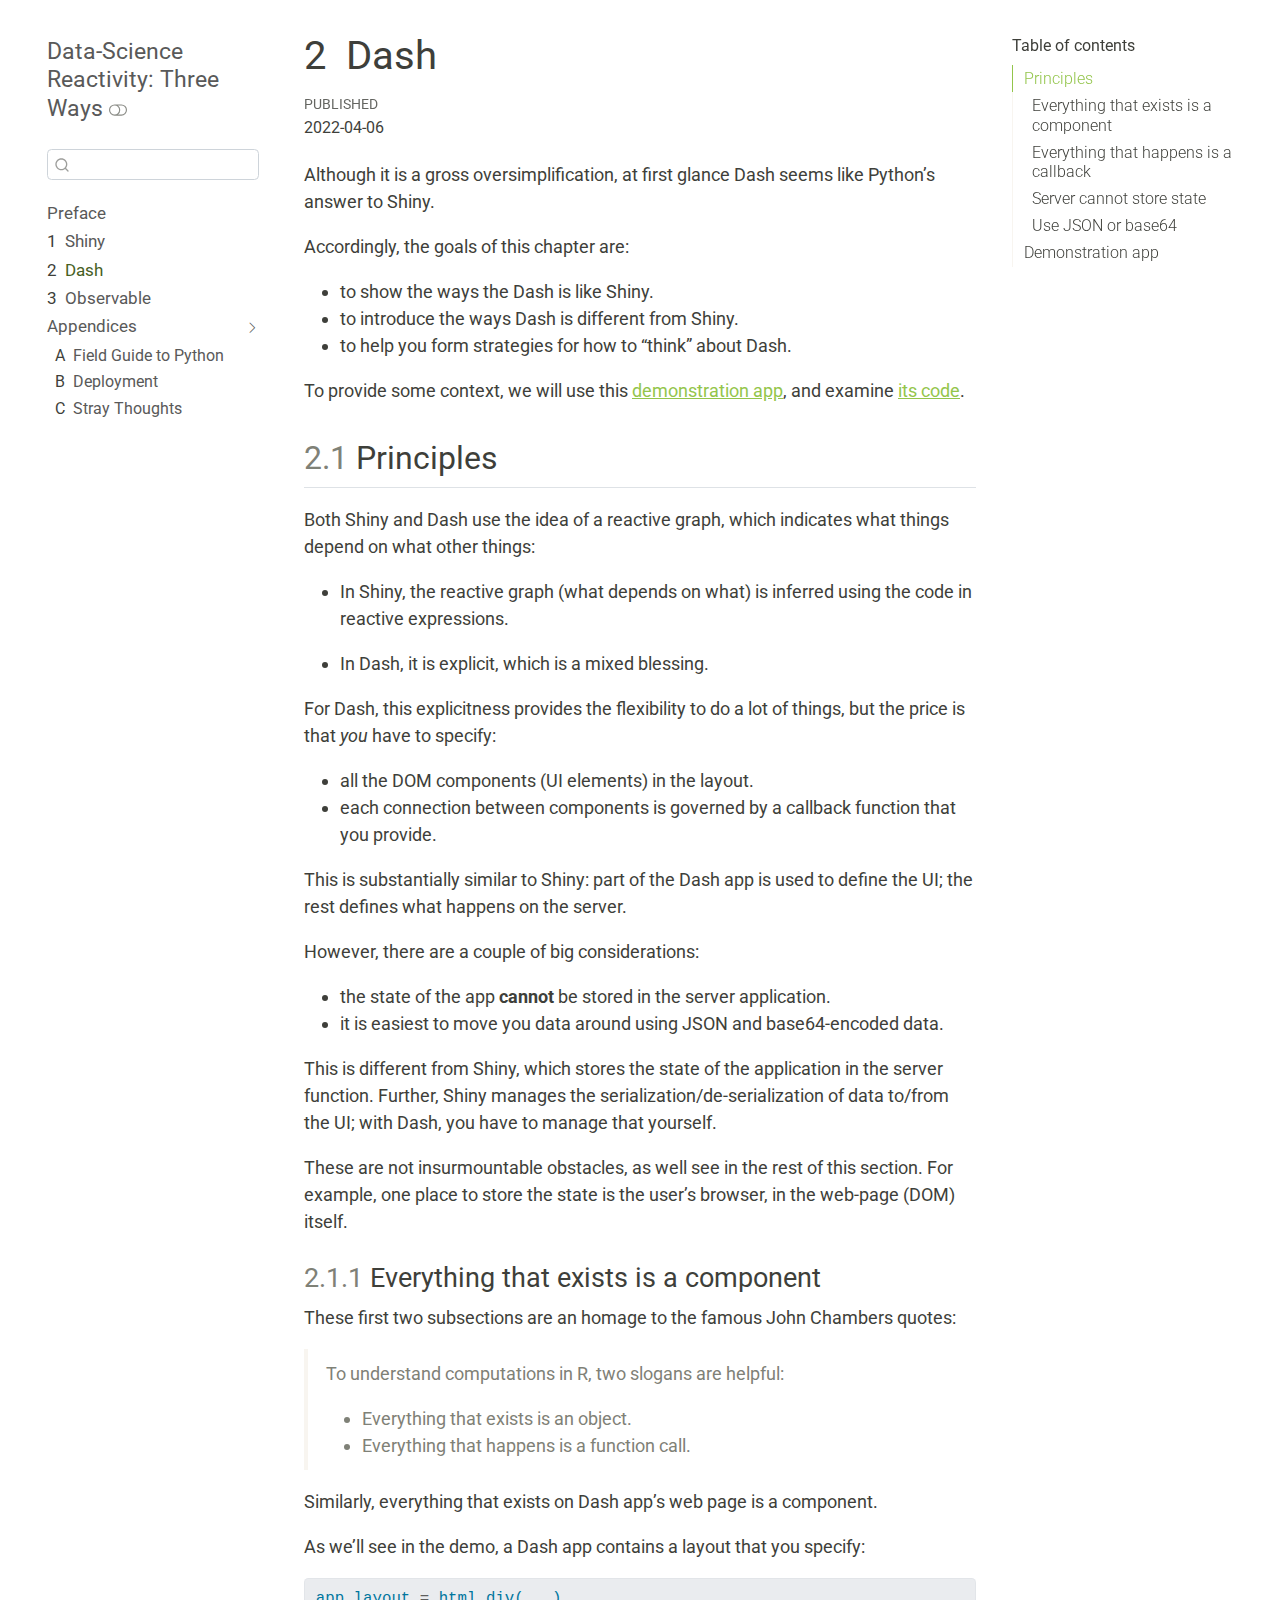
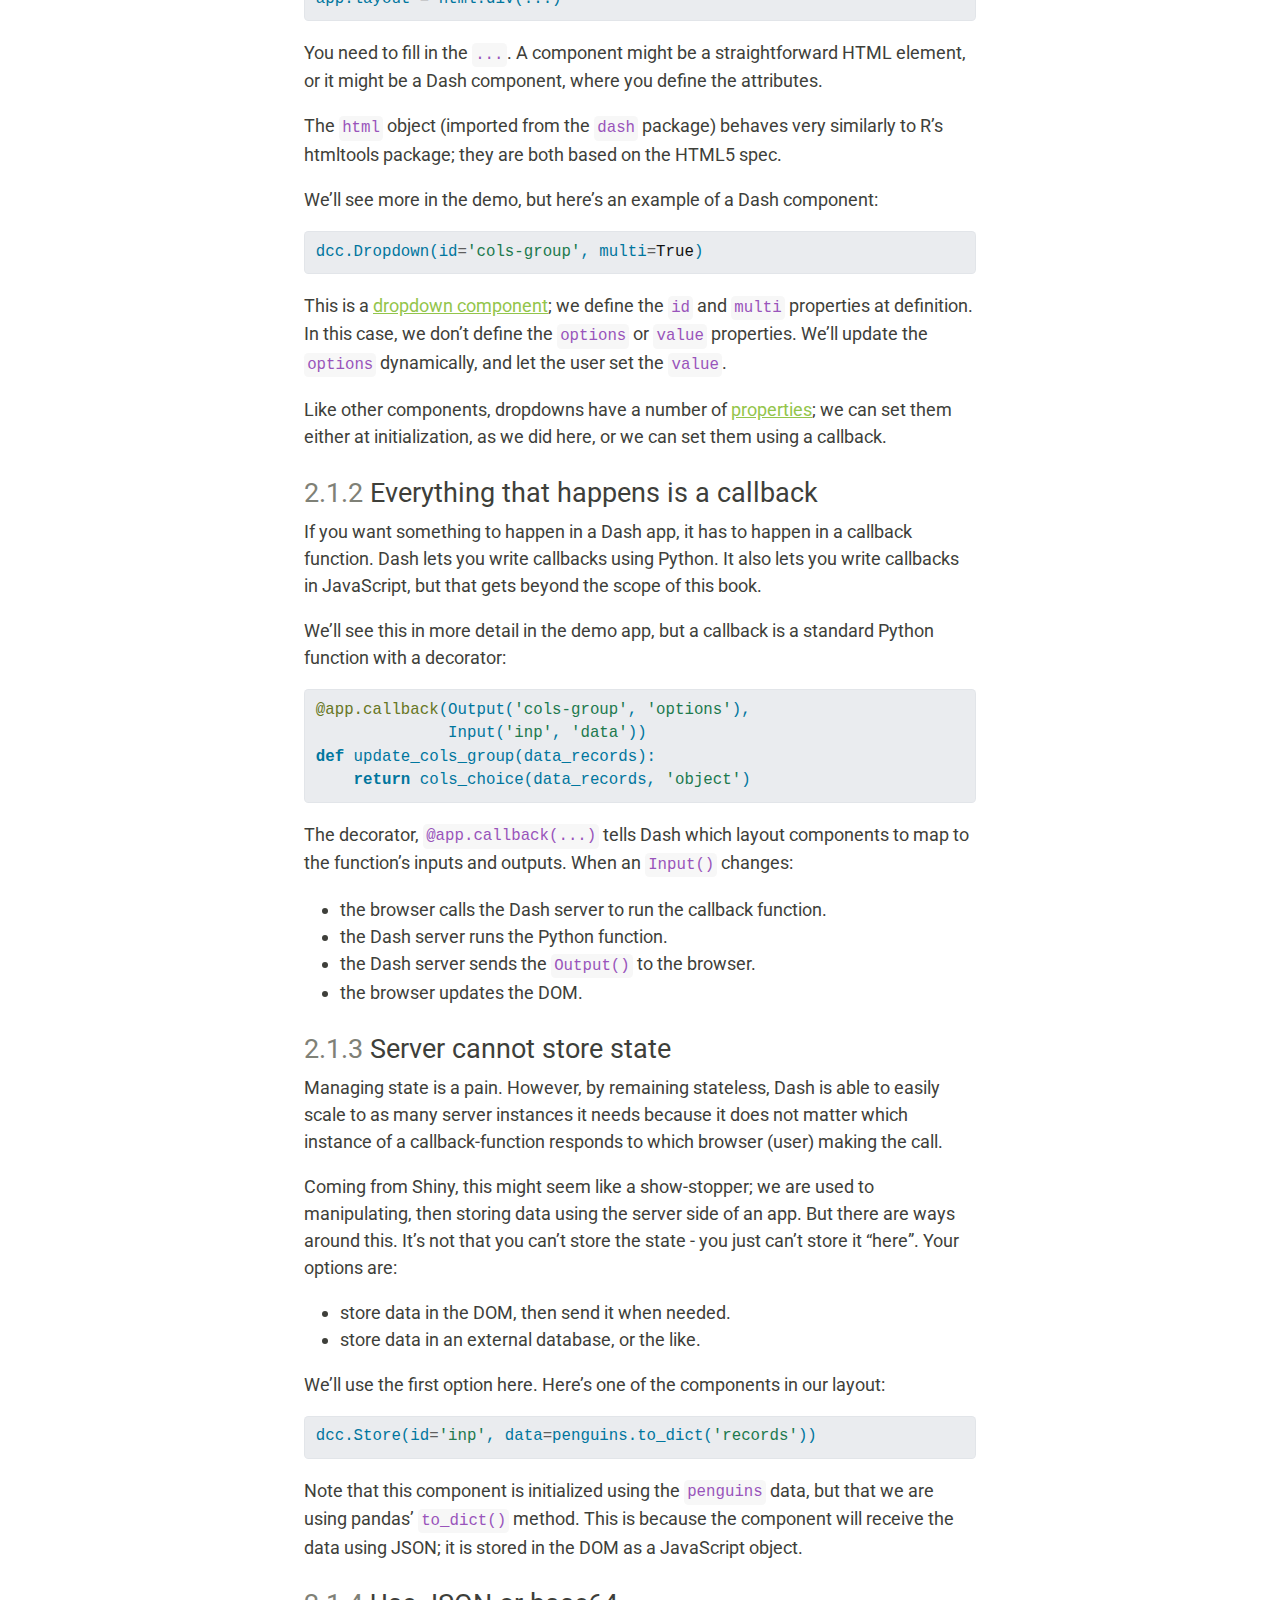
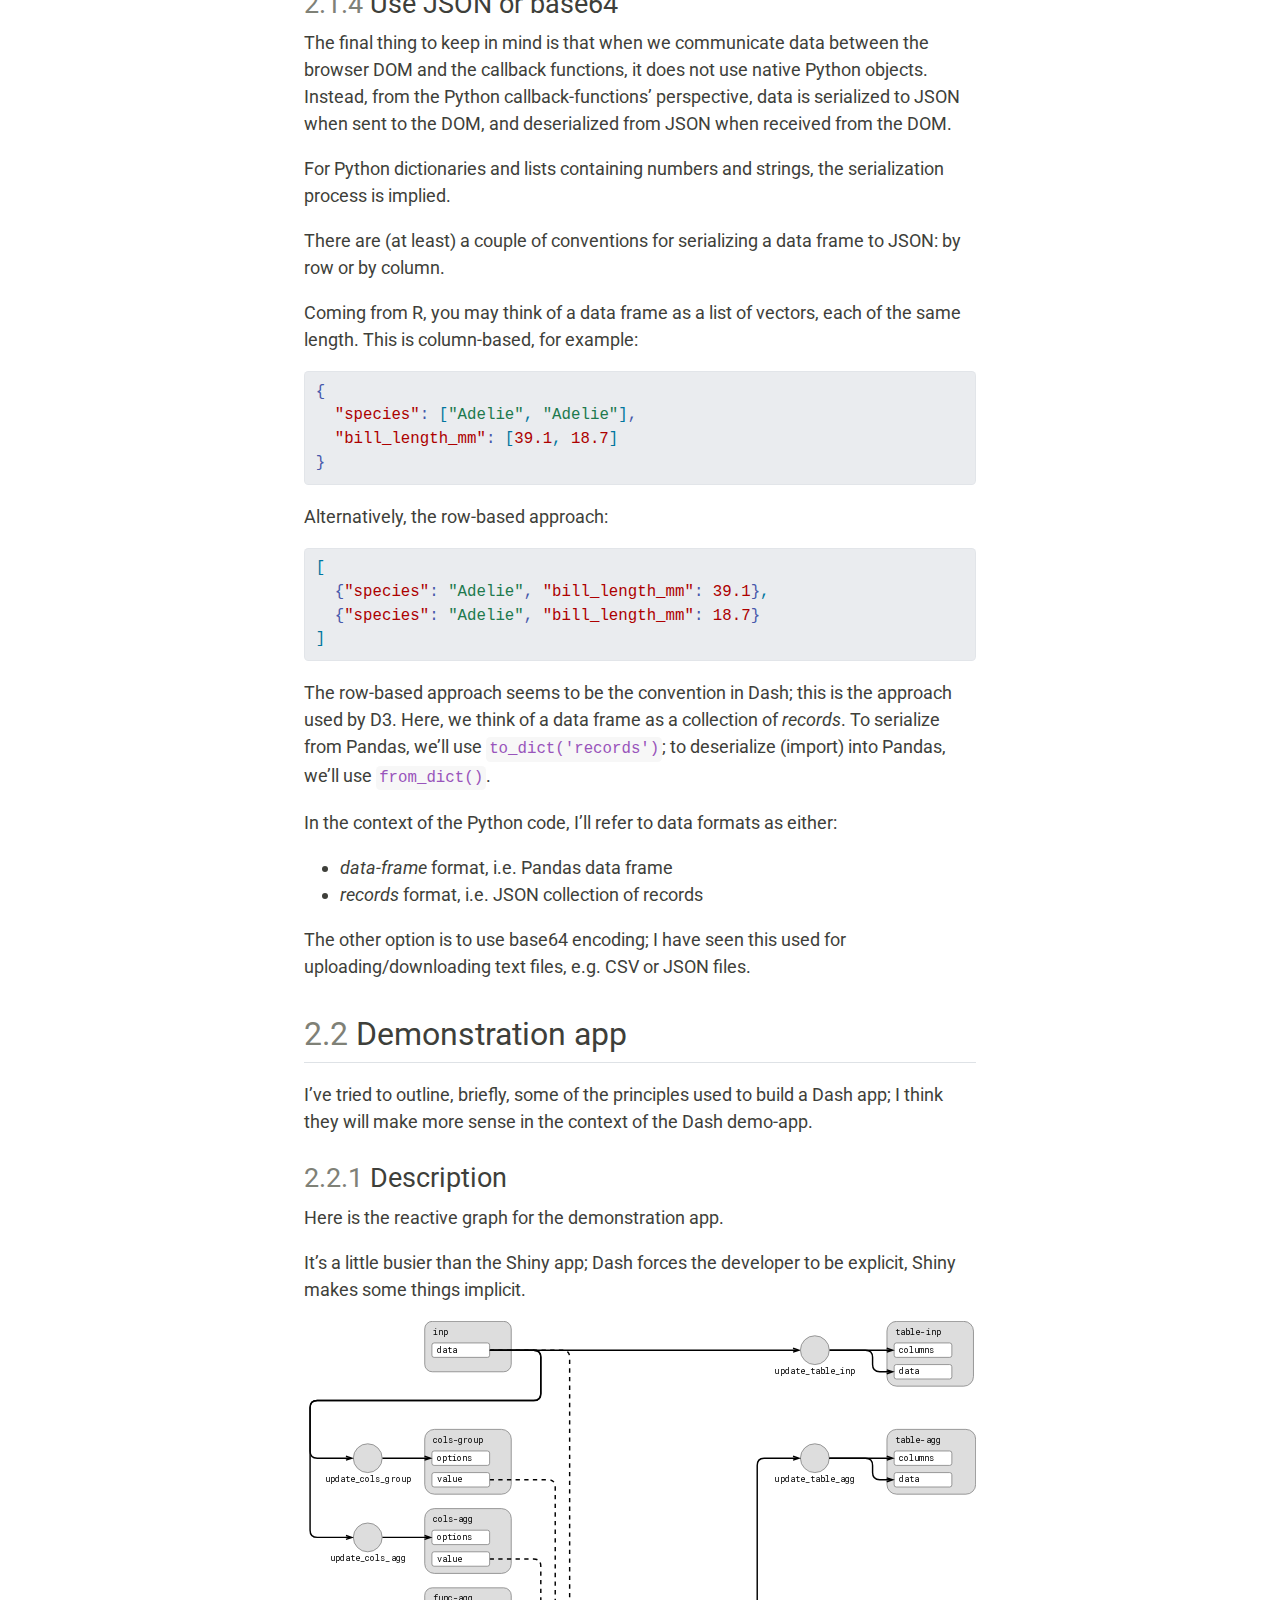
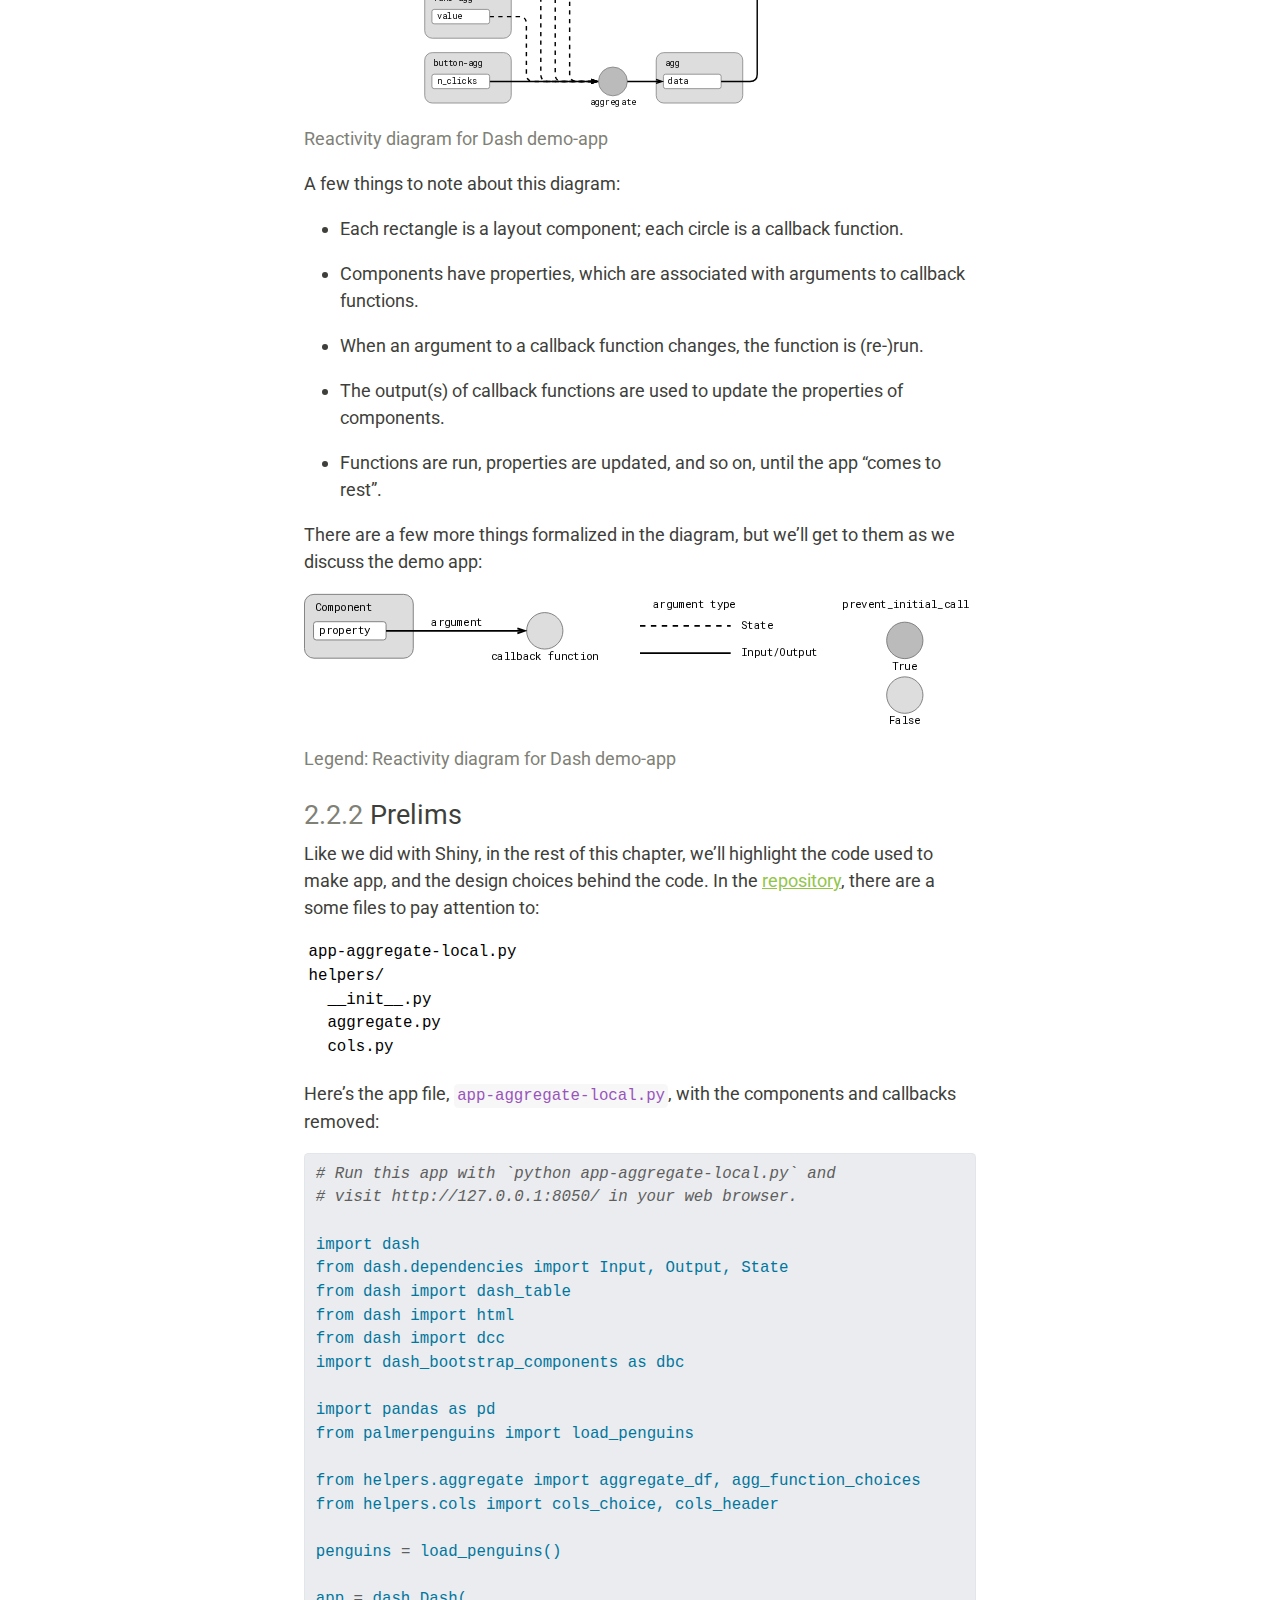
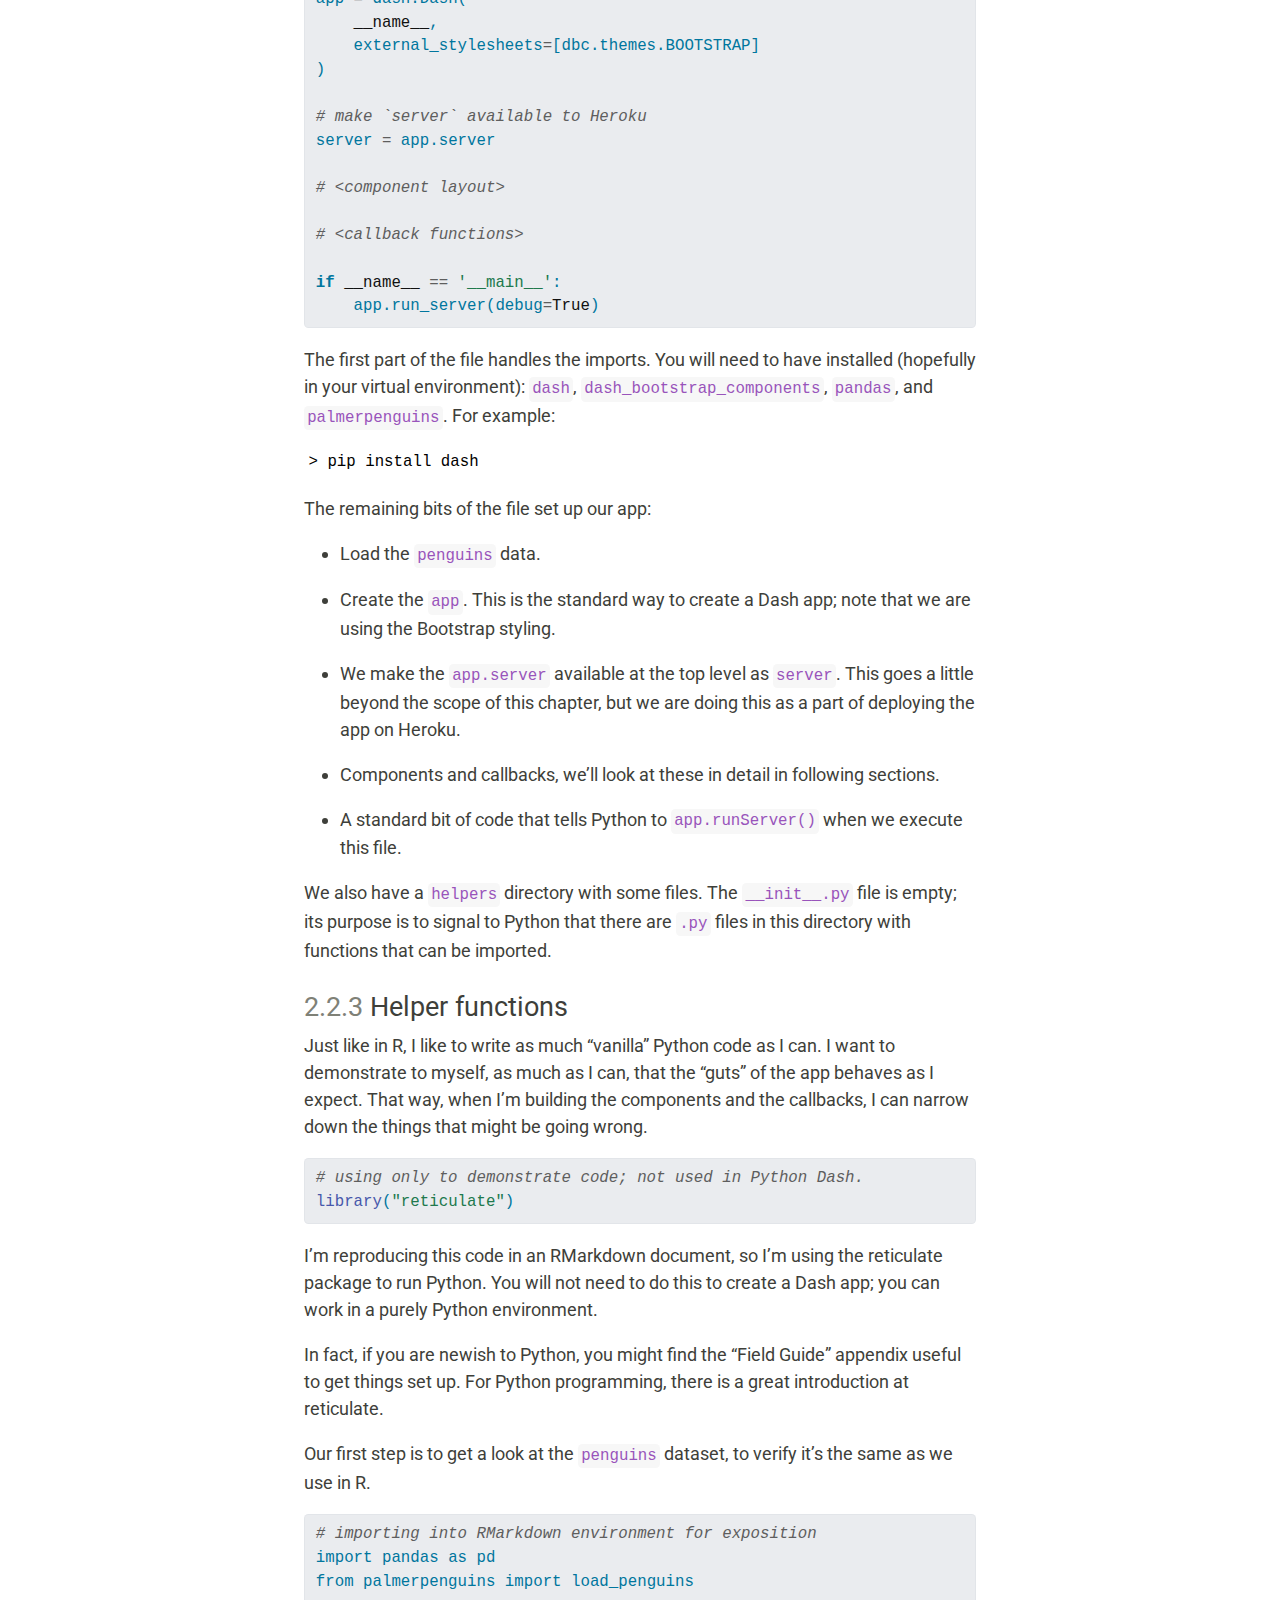
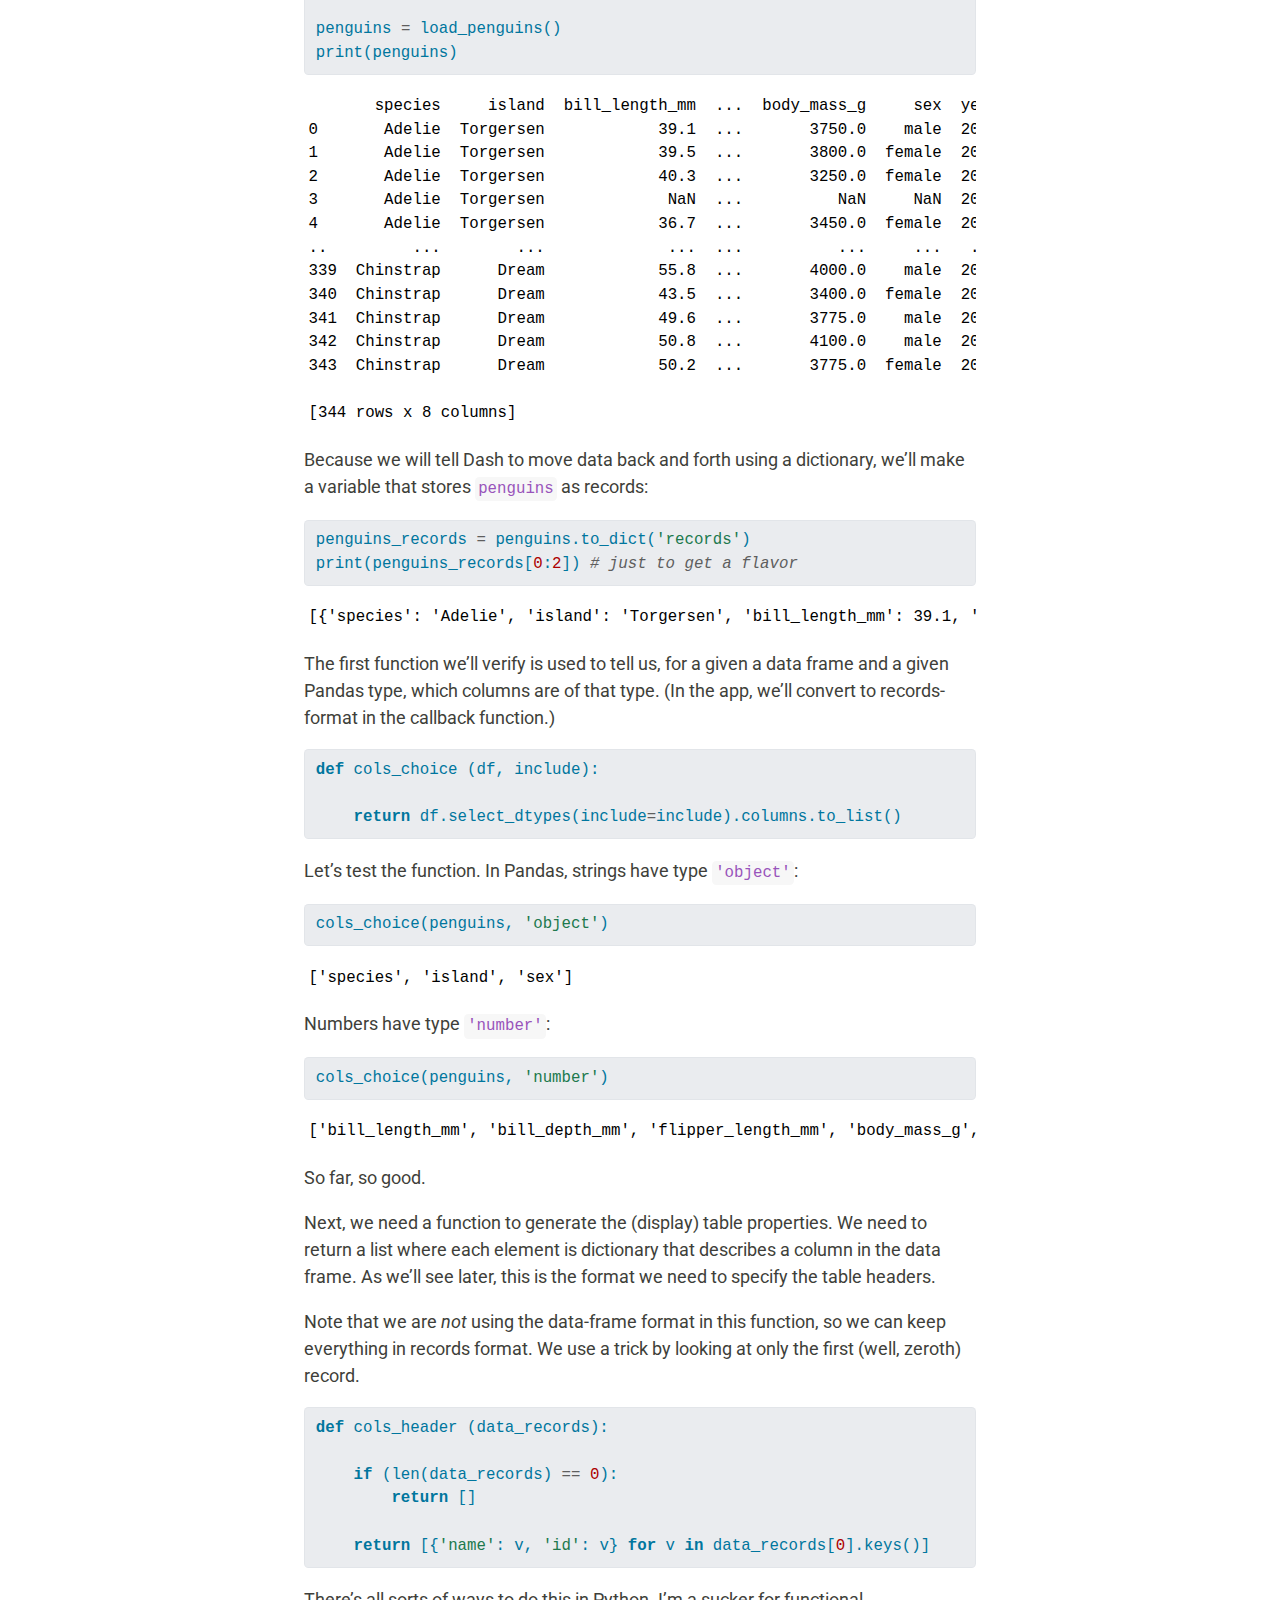
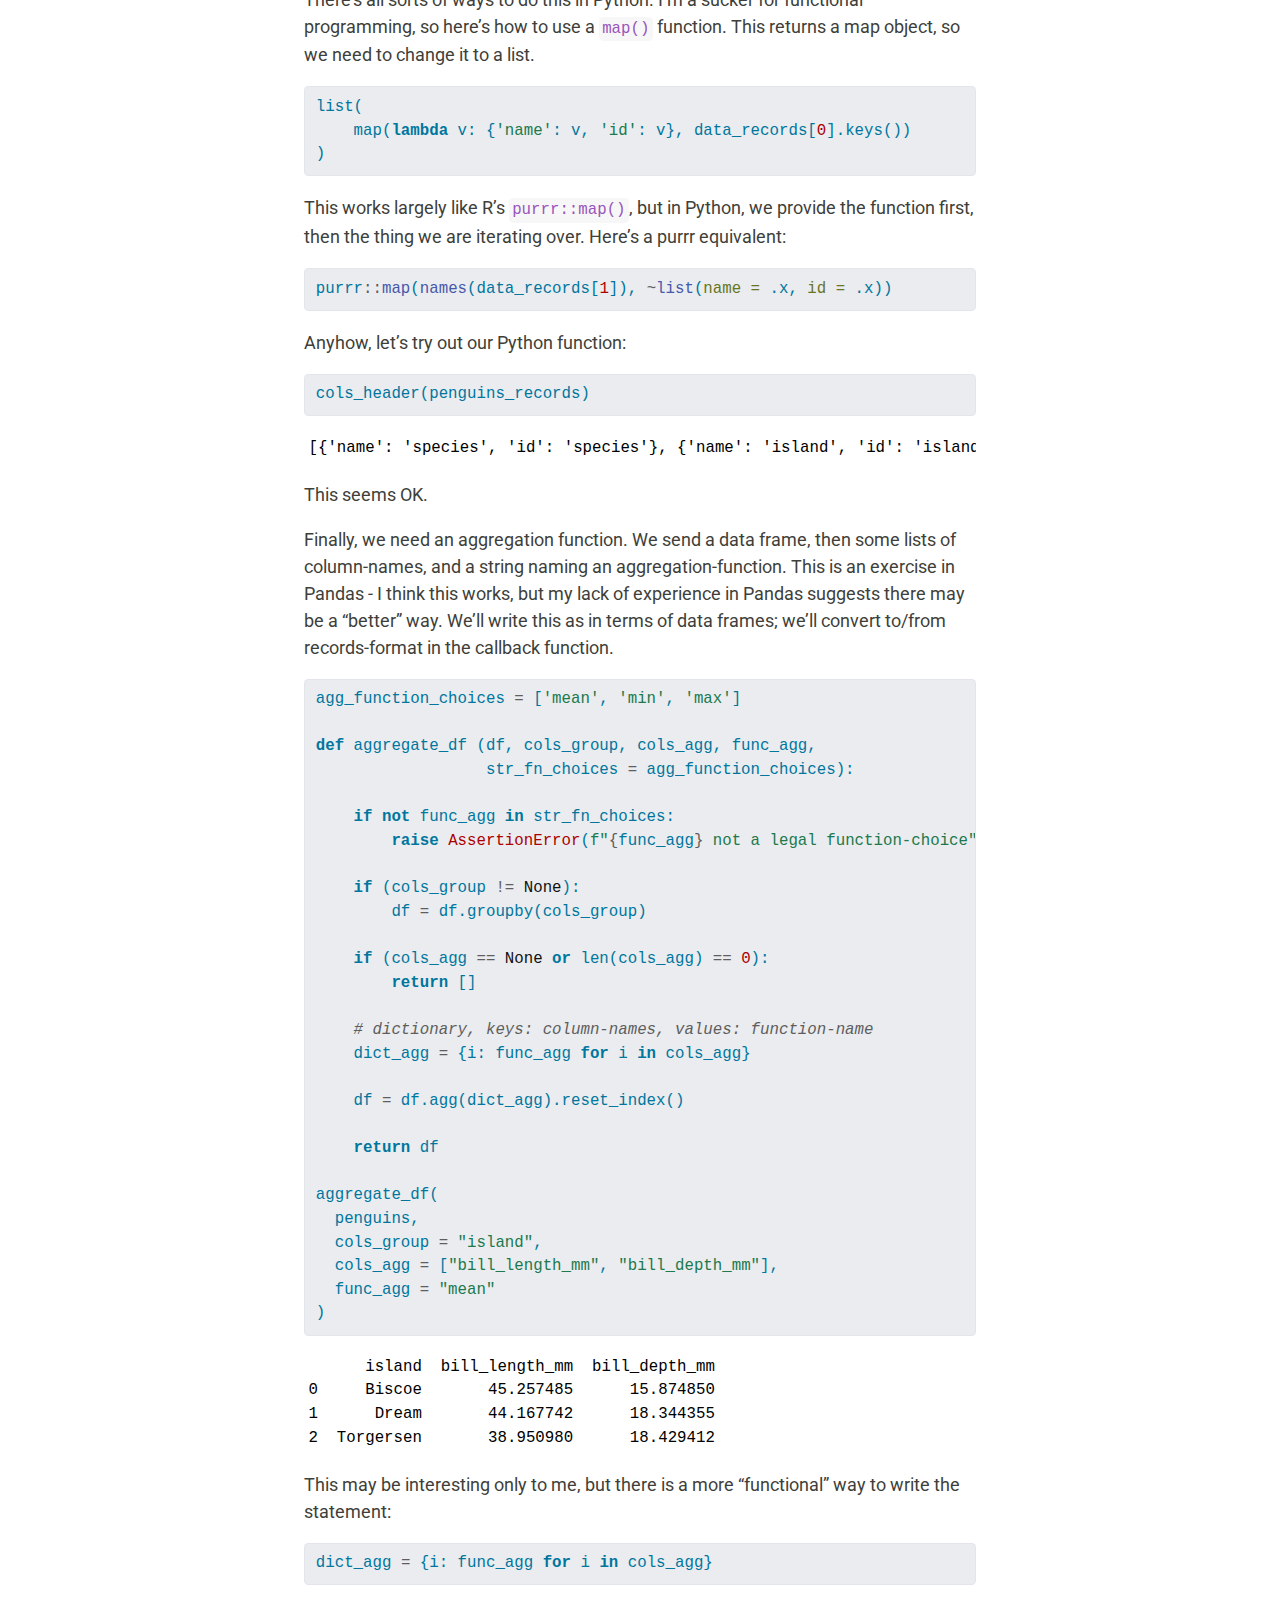
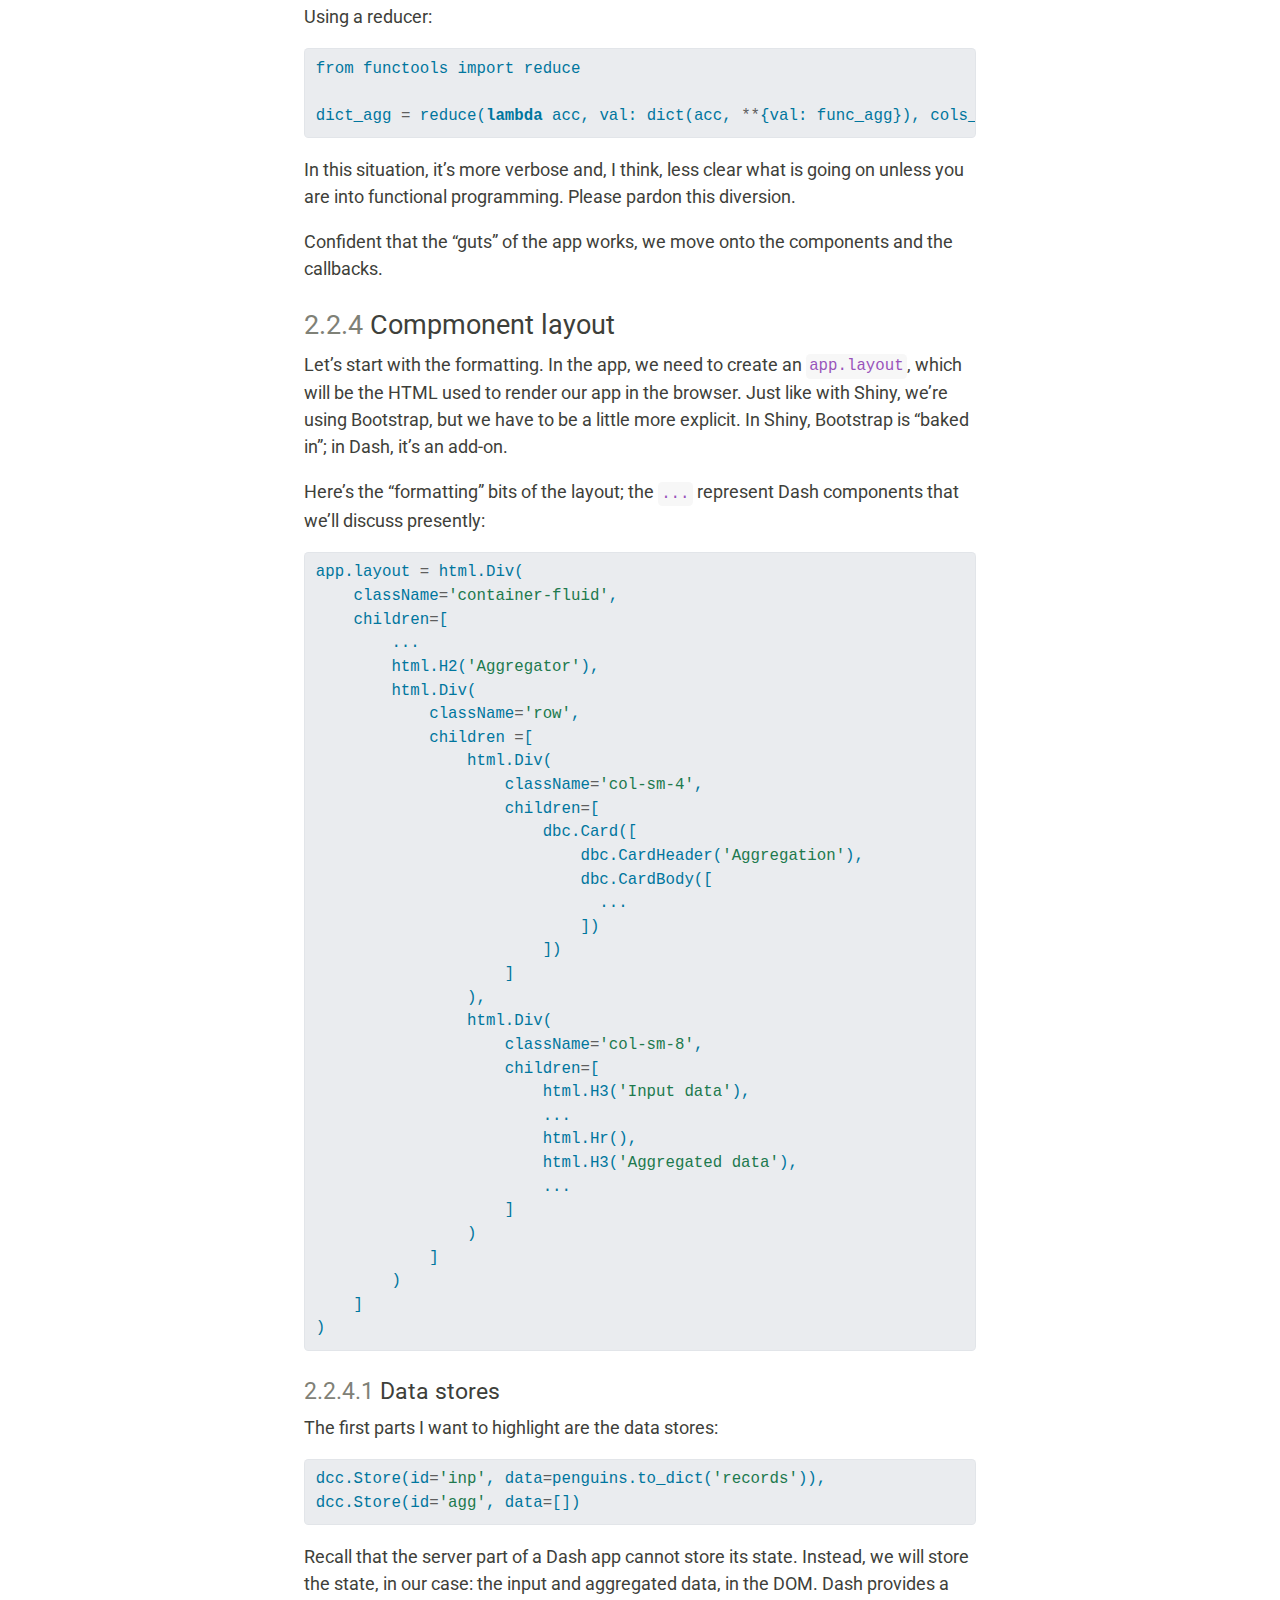
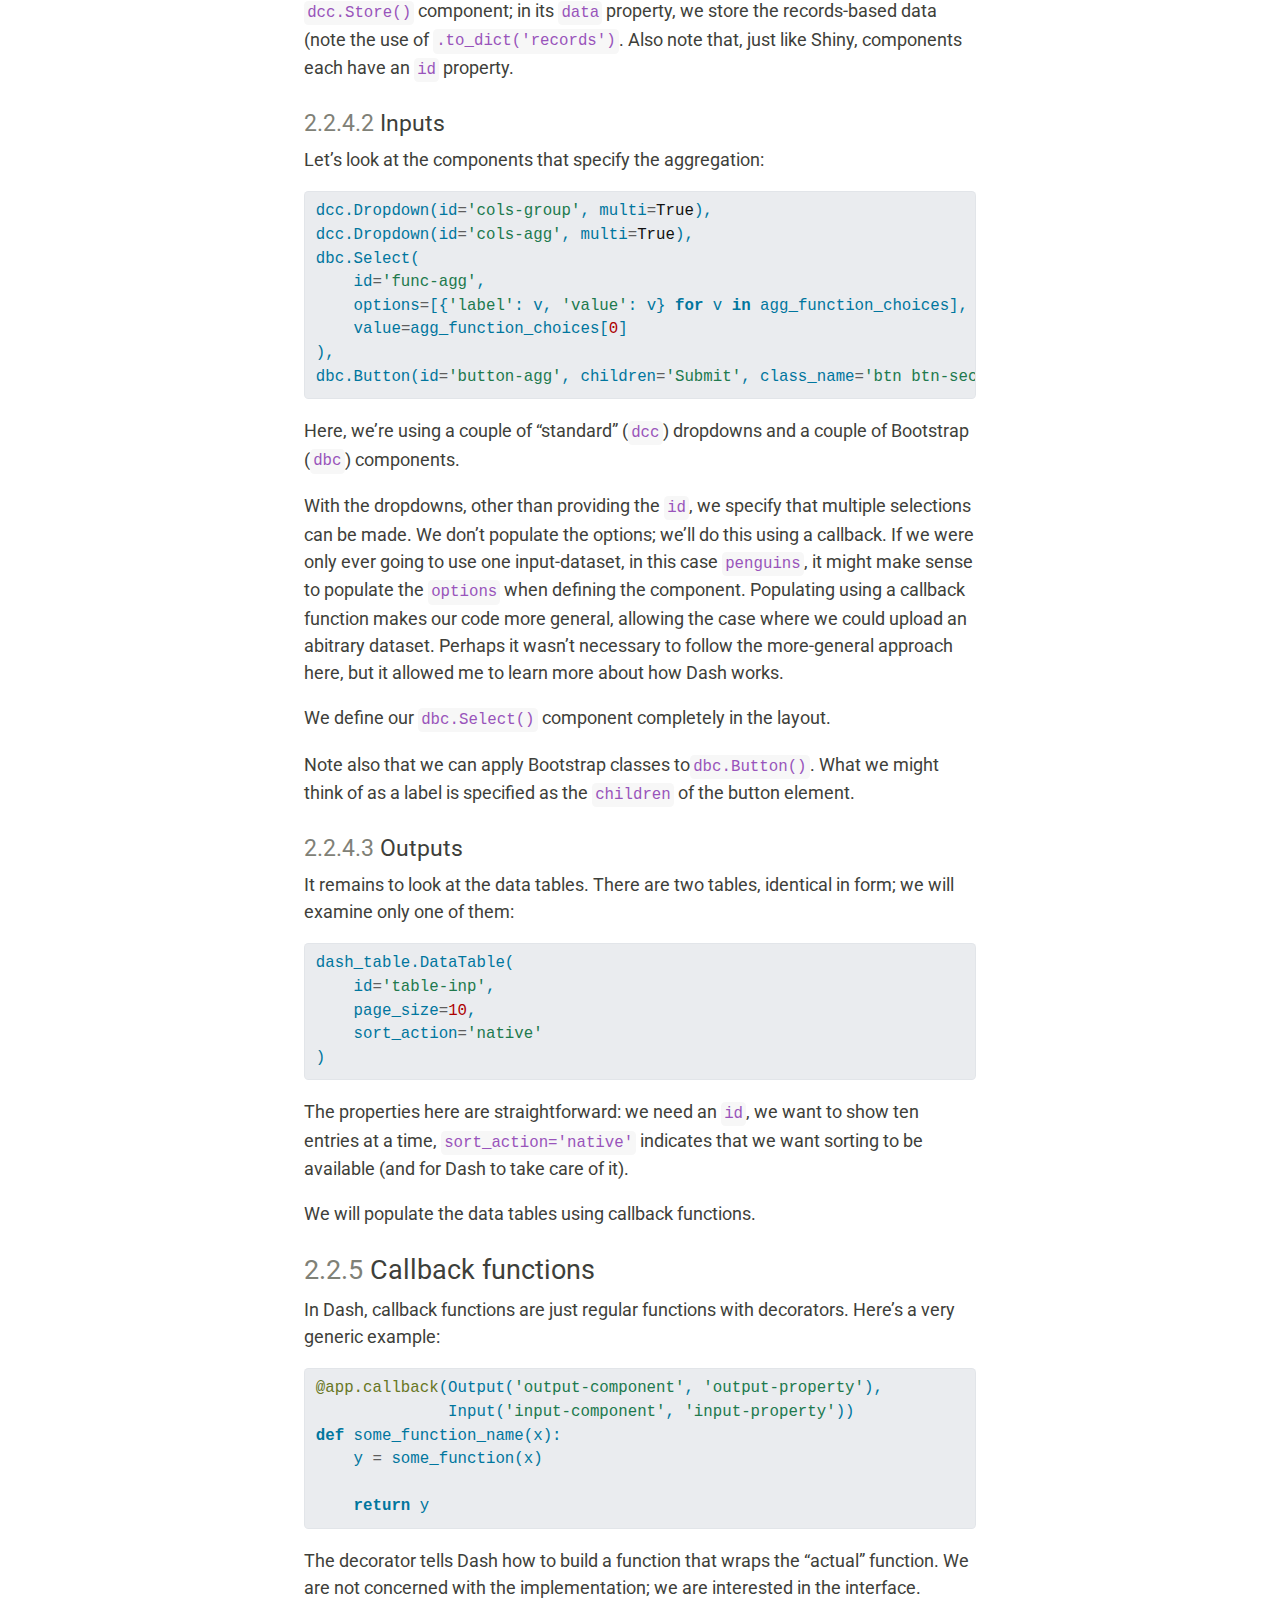
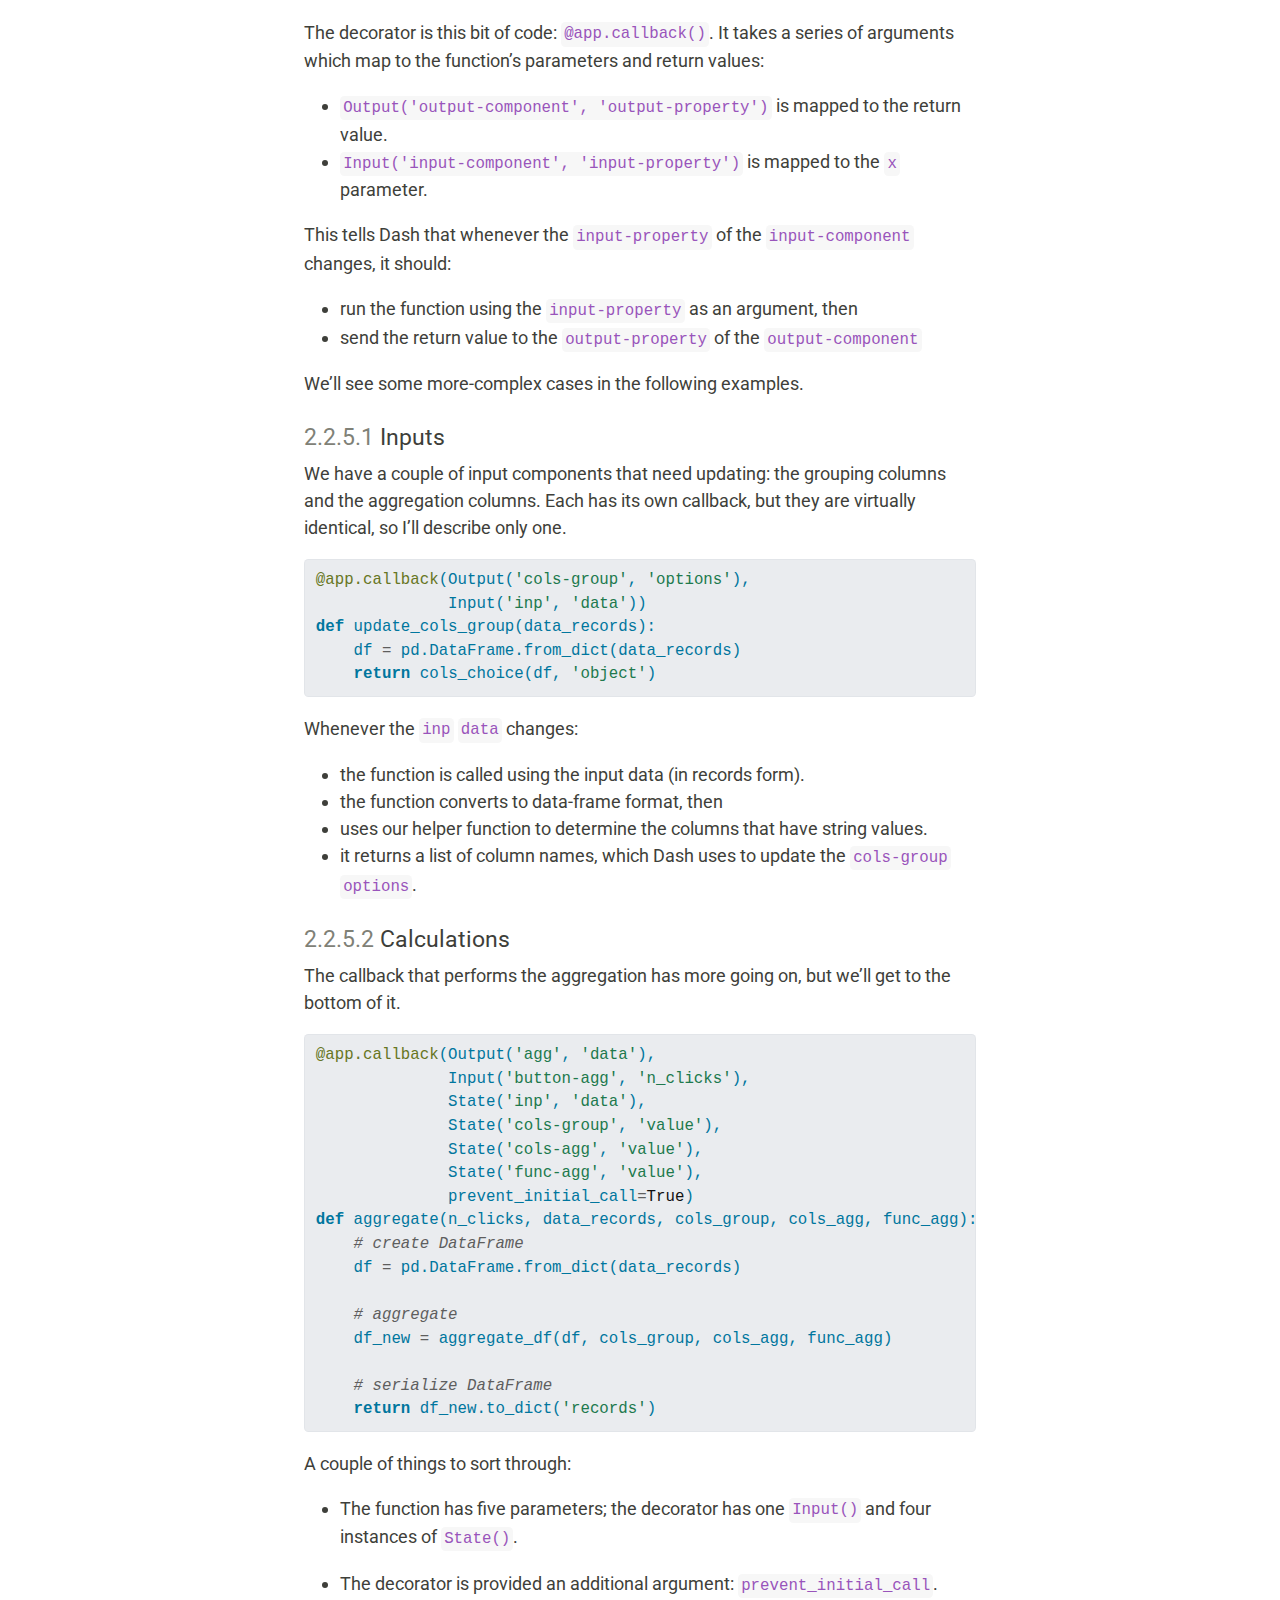
==== dash.html @ 54f70ad1 "Deploying to gh-pages from @ ijlyttle/reactivity-three-ways-quarto@c6d469277ccde81873aab5219a702260f" ====
<!DOCTYPE html>
<html xmlns="http://www.w3.org/1999/xhtml" lang="en" xml:lang="en"><head>
  <meta charset="utf-8">
  <meta name="generator" content="quarto-0.9.194">
  <meta name="viewport" content="width=device-width, initial-scale=1.0, user-scalable=yes">
  <title>Data-Science Reactivity: Three Ways - 2&nbsp; Dash</title>
  <style>
    code{white-space: pre-wrap;}
    span.smallcaps{font-variant: small-caps;}
    span.underline{text-decoration: underline;}
    div.column{display: inline-block; vertical-align: top; width: 50%;}
    div.hanging-indent{margin-left: 1.5em; text-indent: -1.5em;}
    ul.task-list{list-style: none;}
    pre > code.sourceCode { white-space: pre; position: relative; }
    pre > code.sourceCode > span { display: inline-block; line-height: 1.25; }
    pre > code.sourceCode > span:empty { height: 1.2em; }
    .sourceCode { overflow: visible; }
    code.sourceCode > span { color: inherit; text-decoration: inherit; }
    div.sourceCode { margin: 1em 0; }
    pre.sourceCode { margin: 0; }
    @media screen {
    div.sourceCode { overflow: auto; }
    }
    @media print {
    pre > code.sourceCode { white-space: pre-wrap; }
    pre > code.sourceCode > span { text-indent: -5em; padding-left: 5em; }
    }
    pre.numberSource code
      { counter-reset: source-line 0; }
    pre.numberSource code > span
      { position: relative; left: -4em; counter-increment: source-line; }
    pre.numberSource code > span > a:first-child::before
      { content: counter(source-line);
        position: relative; left: -1em; text-align: right; vertical-align: baseline;
        border: none; display: inline-block;
        -webkit-touch-callout: none; -webkit-user-select: none;
        -khtml-user-select: none; -moz-user-select: none;
        -ms-user-select: none; user-select: none;
        padding: 0 4px; width: 4em;
        color: #aaaaaa;
      }
    pre.numberSource { margin-left: 3em; border-left: 1px solid #aaaaaa;  padding-left: 4px; }
    div.sourceCode
      {   }
    @media screen {
    pre > code.sourceCode > span > a:first-child::before { text-decoration: underline; }
    }
    code span.al { color: #ff0000; font-weight: bold; } /* Alert */
    code span.an { color: #60a0b0; font-weight: bold; font-style: italic; } /* Annotation */
    code span.at { color: #7d9029; } /* Attribute */
    code span.bn { color: #40a070; } /* BaseN */
    code span.bu { } /* BuiltIn */
    code span.cf { color: #007020; font-weight: bold; } /* ControlFlow */
    code span.ch { color: #4070a0; } /* Char */
    code span.cn { color: #880000; } /* Constant */
    code span.co { color: #60a0b0; font-style: italic; } /* Comment */
    code span.cv { color: #60a0b0; font-weight: bold; font-style: italic; } /* CommentVar */
    code span.do { color: #ba2121; font-style: italic; } /* Documentation */
    code span.dt { color: #902000; } /* DataType */
    code span.dv { color: #40a070; } /* DecVal */
    code span.er { color: #ff0000; font-weight: bold; } /* Error */
    code span.ex { } /* Extension */
    code span.fl { color: #40a070; } /* Float */
    code span.fu { color: #06287e; } /* Function */
    code span.im { } /* Import */
    code span.in { color: #60a0b0; font-weight: bold; font-style: italic; } /* Information */
    code span.kw { color: #007020; font-weight: bold; } /* Keyword */
    code span.op { color: #666666; } /* Operator */
    code span.ot { color: #007020; } /* Other */
    code span.pp { color: #bc7a00; } /* Preprocessor */
    code span.sc { color: #4070a0; } /* SpecialChar */
    code span.ss { color: #bb6688; } /* SpecialString */
    code span.st { color: #4070a0; } /* String */
    code span.va { color: #19177c; } /* Variable */
    code span.vs { color: #4070a0; } /* VerbatimString */
    code span.wa { color: #60a0b0; font-weight: bold; font-style: italic; } /* Warning */
  </style>

  <script src="site_libs/quarto-nav/quarto-nav.js"></script>
  <script src="site_libs/quarto-nav/headroom.min.js"></script>
  <script src="site_libs/clipboard/clipboard.min.js"></script>
  <meta name="quarto:offset" content="./">
  <script src="site_libs/quarto-search/autocomplete.umd.js"></script>
  <script src="site_libs/quarto-search/fuse.min.js"></script>
  <script src="site_libs/quarto-search/quarto-search.js"></script>
  <link href="./observable.html" rel="next">
  <link href="./shiny.html" rel="prev">
  <script src="site_libs/quarto-html/quarto.js"></script>
  <script src="site_libs/quarto-html/popper.min.js"></script>
  <script src="site_libs/quarto-html/tippy.umd.min.js"></script>
  <script src="site_libs/quarto-html/anchor.min.js"></script>
  <link href="site_libs/quarto-html/tippy.css" rel="stylesheet">
  <link class="quarto-color-scheme" id="quarto-text-highlighting-styles" href="site_libs/quarto-html/quarto-syntax-highlighting.css" rel="stylesheet">
  <link class="quarto-color-scheme quarto-color-alternate" rel="prefetch" id="quarto-text-highlighting-styles" href="site_libs/quarto-html/quarto-syntax-highlighting-dark.css">
  <script src="site_libs/bootstrap/bootstrap.min.js"></script>
  <link href="site_libs/bootstrap/bootstrap-icons.css" rel="stylesheet">
  <link class="quarto-color-scheme" href="site_libs/bootstrap/bootstrap.min.css" rel="stylesheet">
  <link class="quarto-color-scheme quarto-color-alternate" rel="prefetch" href="site_libs/bootstrap/bootstrap-dark.min.css">
  <script id="quarto-search-options" type="application/json">{
    "location": "sidebar",
    "copy-button": false,
    "collapse-after": 3,
    "panel-placement": "start",
    "type": "textbox",
    "limit": 20,
    "language": {
      "search-no-results-text": "No results",
      "search-matching-documents-text": "matching documents",
      "search-copy-link-title": "Copy link to search",
      "search-hide-matches-text": "Hide additional matches",
      "search-more-match-text": "more match in this document",
      "search-more-matches-text": "more matches in this document",
      "search-clear-button-title": "Clear",
      "search-detached-cancel-button-title": "Cancel",
      "search-submit-button-title": "Submit"
    }
  }</script>
  <script>
    // wait for the DOM to finish loading, then run function
    window.addEventListener('DOMContentLoaded', (event) => {

      // This document uses SVG images: line diagrams with transparent background.
      // I want to serve the document natively in either light-mode or dark-mode,
      // so I want to "invert" these images according to the mode.
      //
      // I need a way to:
      //  - determine the mode of the document
      //  - invert an image, if needed
      //  - run this function whenever the mode changes

      // In Quarto, the mode of the document can be determined by looking at the
      // class of the elmenent that has a class "quarto-color-scheme-toggle":
      //
      //  - if that class contains "alternate", the document uses dark-mode
      //  - otherwise, it uses light-mode

      // To invert an image, use a CSS filter:
      //   https://developer.mozilla.org/en-US/docs/Web/CSS/filter
      // We apply the CSS filter to all <img> elements with a class "filter".

      // To execute a function in response to something changing, use an observer:
      //   https://developer.mozilla.org/en-US/docs/Web/API/MutationObserver/observe#examples

      // identify an element to observe
      const elementToObserve = document.querySelector(".quarto-color-scheme-toggle");

      const observer = new MutationObserver(function() {

        // img elements with class "filter"
        const selImageSvg = 'img.filter';

        // create a callback function for an element to change its style.filter
        const setFilter = (x) => {
          return (element) => element.style.filter = x;
        }

        let filter = 'invert(0%)';
        if (elementToObserve.classList.contains('alternate')) {
          // console.log('i am dark mode');
          filter = 'invert(100%)';
        }

        // apply filter to images
        document.querySelectorAll(selImageSvg).forEach(setFilter(filter));
      });

      // attach observer to element
      observer.observe(elementToObserve, {attributeFilter: ['class']});

      // touch class to initiate observe event
      elementToObserve.classList = elementToObserve.classList;

    });
  </script>
  <!--[if lt IE 9]>
    <script src="//cdnjs.cloudflare.com/ajax/libs/html5shiv/3.7.3/html5shiv-printshiv.min.js"></script>
  <![endif]-->
</head>
<body class="floating">
<div id="quarto-search-results"></div>
  <header id="quarto-header" class="headroom fixed-top">
  <nav class="quarto-secondary-nav" data-bs-toggle="collapse" data-bs-target="#quarto-sidebar" aria-controls="quarto-sidebar" aria-expanded="false" aria-label="Toggle sidebar navigation" onclick="if (window.quartoToggleHeadroom) { window.quartoToggleHeadroom(); }">
    <div class="container-fluid d-flex justify-content-between">
      <h1 class="quarto-secondary-nav-title"><span class="chapter-number">2</span>&nbsp; <span class="chapter-title">Dash</span></h1>
      <button type="button" class="quarto-btn-toggle btn" aria-label="Show secondary navigation">
        <i class="bi bi-chevron-right"></i>
      </button>
    </div>
  </nav>
</header>
<!-- content -->
<div id="quarto-content" class="quarto-container page-columns page-rows-contents page-layout-article">
<!-- sidebar -->
  <nav id="quarto-sidebar" class="sidebar collapse sidebar-navigation floating overflow-auto">
    <div class="pt-lg-2 mt-2 text-left sidebar-header">
    <div class="sidebar-title mb-0 py-0">
      <a href="./">Data-Science Reactivity: Three Ways</a> 
        <div class="sidebar-tools-main">
  <a href="" class="quarto-color-scheme-toggle sidebar-tool" onclick="window.quartoToggleColorScheme(); return false;" title="Toggle dark mode"><i class="bi"></i></a>
</div>
    </div>
      </div>
      <div class="mt-2 flex-shrink-0 align-items-center">
        <div class="sidebar-search">
        <div id="quarto-search" class="" title="Search"></div>
        </div>
      </div>
    <div class="sidebar-menu-container"> 
    <ul class="list-unstyled mt-1">
        <li class="sidebar-item">
  <div class="sidebar-item-container"> 
  <a href="./index.html" class="sidebar-item-text sidebar-link">Preface</a>
  </div>
</li>
        <li class="sidebar-item">
  <div class="sidebar-item-container"> 
  <a href="./shiny.html" class="sidebar-item-text sidebar-link"><span class="chapter-number">1</span>&nbsp; <span class="chapter-title">Shiny</span></a>
  </div>
</li>
        <li class="sidebar-item">
  <div class="sidebar-item-container"> 
  <a href="./dash.html" class="sidebar-item-text sidebar-link active"><span class="chapter-number">2</span>&nbsp; <span class="chapter-title">Dash</span></a>
  </div>
</li>
        <li class="sidebar-item">
  <div class="sidebar-item-container"> 
  <a href="./observable.html" class="sidebar-item-text sidebar-link"><span class="chapter-number">3</span>&nbsp; <span class="chapter-title">Observable</span></a>
  </div>
</li>
        <li class="sidebar-item sidebar-item-section">
    <div class="sidebar-item-container"> 
        <a class="sidebar-item-text sidebar-link text-start" data-bs-toggle="collapse" data-bs-target="#quarto-sidebar-section-1" aria-expanded="true">Appendices</a>
      <a class="sidebar-item-toggle text-start" data-bs-toggle="collapse" data-bs-target="#quarto-sidebar-section-1" aria-expanded="true">
        <i class="bi bi-chevron-right ms-2"></i>
      </a>
    </div>
    <ul id="quarto-sidebar-section-1" class="collapse list-unstyled sidebar-section depth1 show">  
        <li class="sidebar-item">
  <div class="sidebar-item-container"> 
  <a href="./field-guide-python.html" class="sidebar-item-text sidebar-link"><span class="chapter-number">A</span>&nbsp; <span class="chapter-title">Field Guide to Python</span></a>
  </div>
</li>
        <li class="sidebar-item">
  <div class="sidebar-item-container"> 
  <a href="./deployment.html" class="sidebar-item-text sidebar-link"><span class="chapter-number">B</span>&nbsp; <span class="chapter-title">Deployment</span></a>
  </div>
</li>
        <li class="sidebar-item">
  <div class="sidebar-item-container"> 
  <a href="./stray-thoughts.html" class="sidebar-item-text sidebar-link"><span class="chapter-number">C</span>&nbsp; <span class="chapter-title">Stray Thoughts</span></a>
  </div>
</li>
    </ul>
  </li>
    </ul>
    </div>
</nav>
<!-- margin-sidebar -->
    <div id="quarto-margin-sidebar" class="sidebar margin-sidebar">
        <nav id="TOC" role="doc-toc">
<h2 id="toc-title">Table of contents</h2>
<ul>
<li><a href="#principles" id="toc-principles" class="nav-link active" data-scroll-target="#principles"> <span class="header-section-number">2.1</span> Principles</a>
<ul class="collapse">
<li><a href="#everything-that-exists-is-a-component" id="toc-everything-that-exists-is-a-component" class="nav-link" data-scroll-target="#everything-that-exists-is-a-component"> <span class="header-section-number">2.1.1</span> Everything that exists is a component</a></li>
<li><a href="#everything-that-happens-is-a-callback" id="toc-everything-that-happens-is-a-callback" class="nav-link" data-scroll-target="#everything-that-happens-is-a-callback"> <span class="header-section-number">2.1.2</span> Everything that happens is a callback</a></li>
<li><a href="#server-cannot-store-state" id="toc-server-cannot-store-state" class="nav-link" data-scroll-target="#server-cannot-store-state"> <span class="header-section-number">2.1.3</span> Server cannot store state</a></li>
<li><a href="#use-json-or-base64" id="toc-use-json-or-base64" class="nav-link" data-scroll-target="#use-json-or-base64"> <span class="header-section-number">2.1.4</span> Use JSON or base64</a></li>
</ul></li>
<li><a href="#demonstration-app" id="toc-demonstration-app" class="nav-link" data-scroll-target="#demonstration-app"> <span class="header-section-number">2.2</span> Demonstration app</a>
<ul class="collapse">
<li><a href="#description" id="toc-description" class="nav-link" data-scroll-target="#description"> <span class="header-section-number">2.2.1</span> Description</a></li>
<li><a href="#prelims" id="toc-prelims" class="nav-link" data-scroll-target="#prelims"> <span class="header-section-number">2.2.2</span> Prelims</a></li>
<li><a href="#helper-functions" id="toc-helper-functions" class="nav-link" data-scroll-target="#helper-functions"> <span class="header-section-number">2.2.3</span> Helper functions</a></li>
<li><a href="#compmonent-layout" id="toc-compmonent-layout" class="nav-link" data-scroll-target="#compmonent-layout"> <span class="header-section-number">2.2.4</span> Compmonent layout</a></li>
<li><a href="#callback-functions" id="toc-callback-functions" class="nav-link" data-scroll-target="#callback-functions"> <span class="header-section-number">2.2.5</span> Callback functions</a></li>
</ul></li>
</ul>
</nav>
    </div>
<!-- main -->
<main class="content" id="quarto-document-content">
<header id="title-block-header" class="quarto-title-block default">


<div class="quarto-title"><h1 class="title d-none d-lg-block display-7"><span class="chapter-number">2</span>&nbsp; <span class="chapter-title">Dash</span></h1></div><div class="quarto-title-meta"><div><div class="quarto-title-meta-heading">Published</div><div class="quarto-title-meta-contents"><p class="date">2022-04-06</p></div></div></div></header>

<p>Although it is a gross oversimplification, at first glance Dash seems like Python’s answer to Shiny.</p>
<p>Accordingly, the goals of this chapter are:</p>
<ul>
<li>to show the ways the Dash is like Shiny.</li>
<li>to introduce the ways Dash is different from Shiny.</li>
<li>to help you form strategies for how to “think” about Dash.</li>
</ul>
<p>To provide some context, we will use this <a href="https://aggregate-local.herokuapp.com">demonstration app</a>, and examine <a href="https://github.com/ijlyttle/reactivity-demo-dash">its code</a>.</p>
<section id="principles" class="level2" data-number="2.1">
<h2 data-number="2.1" class="anchored" data-anchor-id="principles"><span class="header-section-number">2.1</span> Principles</h2>
<p>Both Shiny and Dash use the idea of a reactive graph, which indicates what things depend on what other things:</p>
<ul>
<li><p>In Shiny, the reactive graph (what depends on what) is inferred using the code in reactive expressions.</p></li>
<li><p>In Dash, it is explicit, which is a mixed blessing.</p></li>
</ul>
<p>For Dash, this explicitness provides the flexibility to do a lot of things, but the price is that <em>you</em> have to specify:</p>
<ul>
<li>all the DOM components (UI elements) in the layout.</li>
<li>each connection between components is governed by a callback function that you provide.</li>
</ul>
<p>This is substantially similar to Shiny: part of the Dash app is used to define the UI; the rest defines what happens on the server.</p>
<p>However, there are a couple of big considerations:</p>
<ul>
<li>the state of the app <strong>cannot</strong> be stored in the server application.</li>
<li>it is easiest to move you data around using JSON and base64-encoded data.</li>
</ul>
<p>This is different from Shiny, which stores the state of the application in the server function. Further, Shiny manages the serialization/de-serialization of data to/from the UI; with Dash, you have to manage that yourself.</p>
<p>These are not insurmountable obstacles, as well see in the rest of this section. For example, one place to store the state is the user’s browser, in the web-page (DOM) itself.</p>
<section id="everything-that-exists-is-a-component" class="level3" data-number="2.1.1">
<h3 data-number="2.1.1" class="anchored" data-anchor-id="everything-that-exists-is-a-component"><span class="header-section-number">2.1.1</span> Everything that exists is a component</h3>
<p>These first two subsections are an homage to the famous John Chambers quotes:</p>
<blockquote class="blockquote">
<p>To understand computations in R, two slogans are helpful:</p>
<ul>
<li>Everything that exists is an object.</li>
<li>Everything that happens is a function call.</li>
</ul>
</blockquote>
<p>Similarly, everything that exists on Dash app’s web page is a component.</p>
<p>As we’ll see in the demo, a Dash app contains a layout that you specify:</p>
<div class="cell">
<div class="sourceCode" id="cb1"><pre class="sourceCode python cell-code code-with-copy"><code class="sourceCode python"><span id="cb1-1"><a href="#cb1-1" aria-hidden="true" tabindex="-1"></a>app.layout <span class="op">=</span> html.div(...)</span></code><button title="Copy to Clipboard" class="code-copy-button"><i class="bi"></i></button></pre></div>
</div>
<p>You need to fill in the <code>...</code>. A component might be a straightforward HTML element, or it might be a Dash component, where you define the attributes.</p>
<p>The <code>html</code> object (imported from the <code>dash</code> package) behaves very similarly to R’s htmltools package; they are both based on the HTML5 spec.</p>
<p>We’ll see more in the demo, but here’s an example of a Dash component:</p>
<div class="cell">
<div class="sourceCode" id="cb2"><pre class="sourceCode python cell-code code-with-copy"><code class="sourceCode python"><span id="cb2-1"><a href="#cb2-1" aria-hidden="true" tabindex="-1"></a>dcc.Dropdown(<span class="bu">id</span><span class="op">=</span><span class="st">'cols-group'</span>, multi<span class="op">=</span><span class="va">True</span>)</span></code><button title="Copy to Clipboard" class="code-copy-button"><i class="bi"></i></button></pre></div>
</div>
<p>This is a <a href="https://dash.plotly.com/dash-core-components/dropdown">dropdown component</a>; we define the <code>id</code> and <code>multi</code> properties at definition. In this case, we don’t define the <code>options</code> or <code>value</code> properties. We’ll update the <code>options</code> dynamically, and let the user set the <code>value</code>.</p>
<p>Like other components, dropdowns have a number of <a href="https://dash.plotly.com/dash-core-components/dropdown#dropdown-properties">properties</a>; we can set them either at initialization, as we did here, or we can set them using a callback.</p>
</section>
<section id="everything-that-happens-is-a-callback" class="level3" data-number="2.1.2">
<h3 data-number="2.1.2" class="anchored" data-anchor-id="everything-that-happens-is-a-callback"><span class="header-section-number">2.1.2</span> Everything that happens is a callback</h3>
<p>If you want something to happen in a Dash app, it has to happen in a callback function. Dash lets you write callbacks using Python. It also lets you write callbacks in JavaScript, but that gets beyond the scope of this book.</p>
<p>We’ll see this in more detail in the demo app, but a callback is a standard Python function with a decorator:</p>
<div class="cell">
<div class="sourceCode" id="cb3"><pre class="sourceCode python cell-code code-with-copy"><code class="sourceCode python"><span id="cb3-1"><a href="#cb3-1" aria-hidden="true" tabindex="-1"></a><span class="at">@app.callback</span>(Output(<span class="st">'cols-group'</span>, <span class="st">'options'</span>),</span>
<span id="cb3-2"><a href="#cb3-2" aria-hidden="true" tabindex="-1"></a>              Input(<span class="st">'inp'</span>, <span class="st">'data'</span>))</span>
<span id="cb3-3"><a href="#cb3-3" aria-hidden="true" tabindex="-1"></a><span class="kw">def</span> update_cols_group(data_records):</span>
<span id="cb3-4"><a href="#cb3-4" aria-hidden="true" tabindex="-1"></a>    <span class="cf">return</span> cols_choice(data_records, <span class="st">'object'</span>)</span></code><button title="Copy to Clipboard" class="code-copy-button"><i class="bi"></i></button></pre></div>
</div>
<p>The decorator, <code>@app.callback(...)</code> tells Dash which layout components to map to the function’s inputs and outputs. When an <code>Input()</code> changes:</p>
<ul>
<li>the browser calls the Dash server to run the callback function.</li>
<li>the Dash server runs the Python function.</li>
<li>the Dash server sends the <code>Output()</code> to the browser.</li>
<li>the browser updates the DOM.</li>
</ul>
</section>
<section id="server-cannot-store-state" class="level3" data-number="2.1.3">
<h3 data-number="2.1.3" class="anchored" data-anchor-id="server-cannot-store-state"><span class="header-section-number">2.1.3</span> Server cannot store state</h3>
<p>Managing state is a pain. However, by remaining stateless, Dash is able to easily scale to as many server instances it needs because it does not matter which instance of a callback-function responds to which browser (user) making the call.</p>
<p>Coming from Shiny, this might seem like a show-stopper; we are used to manipulating, then storing data using the server side of an app. But there are ways around this. It’s not that you can’t store the state - you just can’t store it “here”. Your options are:</p>
<ul>
<li>store data in the DOM, then send it when needed.</li>
<li>store data in an external database, or the like.</li>
</ul>
<p>We’ll use the first option here. Here’s one of the components in our layout:</p>
<div class="cell">
<div class="sourceCode" id="cb4"><pre class="sourceCode python cell-code code-with-copy"><code class="sourceCode python"><span id="cb4-1"><a href="#cb4-1" aria-hidden="true" tabindex="-1"></a>dcc.Store(<span class="bu">id</span><span class="op">=</span><span class="st">'inp'</span>, data<span class="op">=</span>penguins.to_dict(<span class="st">'records'</span>))</span></code><button title="Copy to Clipboard" class="code-copy-button"><i class="bi"></i></button></pre></div>
</div>
<p>Note that this component is initialized using the <code>penguins</code> data, but that we are using pandas’ <code>to_dict()</code> method. This is because the component will receive the data using JSON; it is stored in the DOM as a JavaScript object.</p>
</section>
<section id="use-json-or-base64" class="level3" data-number="2.1.4">
<h3 data-number="2.1.4" class="anchored" data-anchor-id="use-json-or-base64"><span class="header-section-number">2.1.4</span> Use JSON or base64</h3>
<p>The final thing to keep in mind is that when we communicate data between the browser DOM and the callback functions, it does not use native Python objects. Instead, from the Python callback-functions’ perspective, data is serialized to JSON when sent to the DOM, and deserialized from JSON when received from the DOM.</p>
<p>For Python dictionaries and lists containing numbers and strings, the serialization process is implied.</p>
<p>There are (at least) a couple of conventions for serializing a data frame to JSON: by row or by column.</p>
<p>Coming from R, you may think of a data frame as a list of vectors, each of the same length. This is column-based, for example:</p>
<div class="sourceCode" id="cb5"><pre class="sourceCode json code-with-copy"><code class="sourceCode json"><span id="cb5-1"><a href="#cb5-1" aria-hidden="true" tabindex="-1"></a><span class="fu">{</span></span>
<span id="cb5-2"><a href="#cb5-2" aria-hidden="true" tabindex="-1"></a>  <span class="dt">"species"</span><span class="fu">:</span> <span class="ot">[</span><span class="st">"Adelie"</span><span class="ot">,</span> <span class="st">"Adelie"</span><span class="ot">]</span><span class="fu">,</span></span>
<span id="cb5-3"><a href="#cb5-3" aria-hidden="true" tabindex="-1"></a>  <span class="dt">"bill_length_mm"</span><span class="fu">:</span> <span class="ot">[</span><span class="fl">39.1</span><span class="ot">,</span> <span class="fl">18.7</span><span class="ot">]</span></span>
<span id="cb5-4"><a href="#cb5-4" aria-hidden="true" tabindex="-1"></a><span class="fu">}</span></span></code><button title="Copy to Clipboard" class="code-copy-button"><i class="bi"></i></button></pre></div>
<p>Alternatively, the row-based approach:</p>
<div class="sourceCode" id="cb6"><pre class="sourceCode json code-with-copy"><code class="sourceCode json"><span id="cb6-1"><a href="#cb6-1" aria-hidden="true" tabindex="-1"></a><span class="ot">[</span></span>
<span id="cb6-2"><a href="#cb6-2" aria-hidden="true" tabindex="-1"></a>  <span class="fu">{</span><span class="dt">"species"</span><span class="fu">:</span> <span class="st">"Adelie"</span><span class="fu">,</span> <span class="dt">"bill_length_mm"</span><span class="fu">:</span> <span class="fl">39.1</span><span class="fu">}</span><span class="ot">,</span></span>
<span id="cb6-3"><a href="#cb6-3" aria-hidden="true" tabindex="-1"></a>  <span class="fu">{</span><span class="dt">"species"</span><span class="fu">:</span> <span class="st">"Adelie"</span><span class="fu">,</span> <span class="dt">"bill_length_mm"</span><span class="fu">:</span> <span class="fl">18.7</span><span class="fu">}</span></span>
<span id="cb6-4"><a href="#cb6-4" aria-hidden="true" tabindex="-1"></a><span class="ot">]</span></span></code><button title="Copy to Clipboard" class="code-copy-button"><i class="bi"></i></button></pre></div>
<p>The row-based approach seems to be the convention in Dash; this is the approach used by D3. Here, we think of a data frame as a collection of <em>records</em>. To serialize from Pandas, we’ll use <code>to_dict('records')</code>; to deserialize (import) into Pandas, we’ll use <code>from_dict()</code>.</p>
<p>In the context of the Python code, I’ll refer to data formats as either:</p>
<ul>
<li><em>data-frame</em> format, i.e.&nbsp;Pandas data frame</li>
<li><em>records</em> format, i.e.&nbsp;JSON collection of records</li>
</ul>
<p>The other option is to use base64 encoding; I have seen this used for uploading/downloading text files, e.g.&nbsp;CSV or JSON files.</p>
</section>
</section>
<section id="demonstration-app" class="level2" data-number="2.2">
<h2 data-number="2.2" class="anchored" data-anchor-id="demonstration-app"><span class="header-section-number">2.2</span> Demonstration app</h2>
<p>I’ve tried to outline, briefly, some of the principles used to build a Dash app; I think they will make more sense in the context of the Dash demo-app.</p>
<section id="description" class="level3" data-number="2.2.1">
<h3 data-number="2.2.1" class="anchored" data-anchor-id="description"><span class="header-section-number">2.2.1</span> Description</h3>
<p>Here is the reactive graph for the demonstration app.</p>
<p>It’s a little busier than the Shiny app; Dash forces the developer to be explicit, Shiny makes some things implicit.</p>
<div class="quarto-figure quarto-figure-center">
<figure class="figure">
<p><img src="images/dash-aggregate-local.svg" class="filter img-fluid figure-img"></p>
<p></p><figcaption aria-hidden="true" class="figure-caption">Reactivity diagram for Dash demo-app</figcaption><p></p>
</figure>
</div>
<p>A few things to note about this diagram:</p>
<ul>
<li><p>Each rectangle is a layout component; each circle is a callback function.</p></li>
<li><p>Components have properties, which are associated with arguments to callback functions.</p></li>
<li><p>When an argument to a callback function changes, the function is (re-)run.</p></li>
<li><p>The output(s) of callback functions are used to update the properties of components.</p></li>
<li><p>Functions are run, properties are updated, and so on, until the app “comes to rest”.</p></li>
</ul>
<p>There are a few more things formalized in the diagram, but we’ll get to them as we discuss the demo app:</p>
<div class="quarto-figure quarto-figure-center">
<figure class="figure">
<p><img src="images/dash-legend.svg" class="filter img-fluid figure-img"></p>
<p></p><figcaption aria-hidden="true" class="figure-caption">Legend: Reactivity diagram for Dash demo-app</figcaption><p></p>
</figure>
</div>
</section>
<section id="prelims" class="level3" data-number="2.2.2">
<h3 data-number="2.2.2" class="anchored" data-anchor-id="prelims"><span class="header-section-number">2.2.2</span> Prelims</h3>
<p>Like we did with Shiny, in the rest of this chapter, we’ll highlight the code used to make app, and the design choices behind the code. In the <a href="https://github.com/ijlyttle/reactivity-demo-dash">repository</a>, there are a some files to pay attention to:</p>
<pre><code>app-aggregate-local.py
helpers/
  __init__.py
  aggregate.py
  cols.py</code></pre>
<p>Here’s the app file, <code>app-aggregate-local.py</code>, with the components and callbacks removed:</p>
<div class="cell">
<div class="sourceCode" id="cb8"><pre class="sourceCode python cell-code code-with-copy"><code class="sourceCode python"><span id="cb8-1"><a href="#cb8-1" aria-hidden="true" tabindex="-1"></a><span class="co"># Run this app with `python app-aggregate-local.py` and</span></span>
<span id="cb8-2"><a href="#cb8-2" aria-hidden="true" tabindex="-1"></a><span class="co"># visit http://127.0.0.1:8050/ in your web browser.</span></span>
<span id="cb8-3"><a href="#cb8-3" aria-hidden="true" tabindex="-1"></a></span>
<span id="cb8-4"><a href="#cb8-4" aria-hidden="true" tabindex="-1"></a><span class="im">import</span> dash</span>
<span id="cb8-5"><a href="#cb8-5" aria-hidden="true" tabindex="-1"></a><span class="im">from</span> dash.dependencies <span class="im">import</span> Input, Output, State</span>
<span id="cb8-6"><a href="#cb8-6" aria-hidden="true" tabindex="-1"></a><span class="im">from</span> dash <span class="im">import</span> dash_table</span>
<span id="cb8-7"><a href="#cb8-7" aria-hidden="true" tabindex="-1"></a><span class="im">from</span> dash <span class="im">import</span> html</span>
<span id="cb8-8"><a href="#cb8-8" aria-hidden="true" tabindex="-1"></a><span class="im">from</span> dash <span class="im">import</span> dcc</span>
<span id="cb8-9"><a href="#cb8-9" aria-hidden="true" tabindex="-1"></a><span class="im">import</span> dash_bootstrap_components <span class="im">as</span> dbc</span>
<span id="cb8-10"><a href="#cb8-10" aria-hidden="true" tabindex="-1"></a></span>
<span id="cb8-11"><a href="#cb8-11" aria-hidden="true" tabindex="-1"></a><span class="im">import</span> pandas <span class="im">as</span> pd</span>
<span id="cb8-12"><a href="#cb8-12" aria-hidden="true" tabindex="-1"></a><span class="im">from</span> palmerpenguins <span class="im">import</span> load_penguins</span>
<span id="cb8-13"><a href="#cb8-13" aria-hidden="true" tabindex="-1"></a></span>
<span id="cb8-14"><a href="#cb8-14" aria-hidden="true" tabindex="-1"></a><span class="im">from</span> helpers.aggregate <span class="im">import</span> aggregate_df, agg_function_choices</span>
<span id="cb8-15"><a href="#cb8-15" aria-hidden="true" tabindex="-1"></a><span class="im">from</span> helpers.cols <span class="im">import</span> cols_choice, cols_header</span>
<span id="cb8-16"><a href="#cb8-16" aria-hidden="true" tabindex="-1"></a></span>
<span id="cb8-17"><a href="#cb8-17" aria-hidden="true" tabindex="-1"></a>penguins <span class="op">=</span> load_penguins()</span>
<span id="cb8-18"><a href="#cb8-18" aria-hidden="true" tabindex="-1"></a></span>
<span id="cb8-19"><a href="#cb8-19" aria-hidden="true" tabindex="-1"></a>app <span class="op">=</span> dash.Dash(</span>
<span id="cb8-20"><a href="#cb8-20" aria-hidden="true" tabindex="-1"></a>    <span class="va">__name__</span>, </span>
<span id="cb8-21"><a href="#cb8-21" aria-hidden="true" tabindex="-1"></a>    external_stylesheets<span class="op">=</span>[dbc.themes.BOOTSTRAP]</span>
<span id="cb8-22"><a href="#cb8-22" aria-hidden="true" tabindex="-1"></a>)</span>
<span id="cb8-23"><a href="#cb8-23" aria-hidden="true" tabindex="-1"></a></span>
<span id="cb8-24"><a href="#cb8-24" aria-hidden="true" tabindex="-1"></a><span class="co"># make `server` available to Heroku</span></span>
<span id="cb8-25"><a href="#cb8-25" aria-hidden="true" tabindex="-1"></a>server <span class="op">=</span> app.server</span>
<span id="cb8-26"><a href="#cb8-26" aria-hidden="true" tabindex="-1"></a></span>
<span id="cb8-27"><a href="#cb8-27" aria-hidden="true" tabindex="-1"></a><span class="co"># &lt;component layout&gt;</span></span>
<span id="cb8-28"><a href="#cb8-28" aria-hidden="true" tabindex="-1"></a></span>
<span id="cb8-29"><a href="#cb8-29" aria-hidden="true" tabindex="-1"></a><span class="co"># &lt;callback functions&gt;</span></span>
<span id="cb8-30"><a href="#cb8-30" aria-hidden="true" tabindex="-1"></a></span>
<span id="cb8-31"><a href="#cb8-31" aria-hidden="true" tabindex="-1"></a><span class="cf">if</span> <span class="va">__name__</span> <span class="op">==</span> <span class="st">'__main__'</span>:</span>
<span id="cb8-32"><a href="#cb8-32" aria-hidden="true" tabindex="-1"></a>    app.run_server(debug<span class="op">=</span><span class="va">True</span>)</span></code><button title="Copy to Clipboard" class="code-copy-button"><i class="bi"></i></button></pre></div>
</div>
<p>The first part of the file handles the imports. You will need to have installed (hopefully in your virtual environment): <code>dash</code>, <code>dash_bootstrap_components</code>, <code>pandas</code>, and <code>palmerpenguins</code>. For example:</p>
<pre><code>&gt; pip install dash</code></pre>
<p>The remaining bits of the file set up our app:</p>
<ul>
<li><p>Load the <code>penguins</code> data.</p></li>
<li><p>Create the <code>app</code>. This is the standard way to create a Dash app; note that we are using the Bootstrap styling.</p></li>
<li><p>We make the <code>app.server</code> available at the top level as <code>server</code>. This goes a little beyond the scope of this chapter, but we are doing this as a part of deploying the app on Heroku.</p></li>
<li><p>Components and callbacks, we’ll look at these in detail in following sections.</p></li>
<li><p>A standard bit of code that tells Python to <code>app.runServer()</code> when we execute this file.</p></li>
</ul>
<p>We also have a <code>helpers</code> directory with some files. The <code>__init__.py</code> file is empty; its purpose is to signal to Python that there are <code>.py</code> files in this directory with functions that can be imported.</p>
</section>
<section id="helper-functions" class="level3" data-number="2.2.3">
<h3 data-number="2.2.3" class="anchored" data-anchor-id="helper-functions"><span class="header-section-number">2.2.3</span> Helper functions</h3>
<p>Just like in R, I like to write as much “vanilla” Python code as I can. I want to demonstrate to myself, as much as I can, that the “guts” of the app behaves as I expect. That way, when I’m building the components and the callbacks, I can narrow down the things that might be going wrong.</p>
<div class="cell">
<div class="sourceCode" id="cb10"><pre class="sourceCode r cell-code code-with-copy"><code class="sourceCode r"><span id="cb10-1"><a href="#cb10-1" aria-hidden="true" tabindex="-1"></a><span class="co"># using only to demonstrate code; not used in Python Dash.</span></span>
<span id="cb10-2"><a href="#cb10-2" aria-hidden="true" tabindex="-1"></a><span class="fu">library</span>(<span class="st">"reticulate"</span>)</span></code><button title="Copy to Clipboard" class="code-copy-button"><i class="bi"></i></button></pre></div>
</div>
<p>I’m reproducing this code in an RMarkdown document, so I’m using the reticulate package to run Python. You will not need to do this to create a Dash app; you can work in a purely Python environment.</p>
<p>In fact, if you are newish to Python, you might find the “Field Guide” appendix useful to get things set up. For Python programming, there is a great introduction at reticulate.</p>
<p>Our first step is to get a look at the <code>penguins</code> dataset, to verify it’s the same as we use in R.</p>
<div class="cell">
<div class="sourceCode" id="cb11"><pre class="sourceCode python cell-code code-with-copy"><code class="sourceCode python"><span id="cb11-1"><a href="#cb11-1" aria-hidden="true" tabindex="-1"></a><span class="co"># importing into RMarkdown environment for exposition</span></span>
<span id="cb11-2"><a href="#cb11-2" aria-hidden="true" tabindex="-1"></a><span class="im">import</span> pandas <span class="im">as</span> pd</span>
<span id="cb11-3"><a href="#cb11-3" aria-hidden="true" tabindex="-1"></a><span class="im">from</span> palmerpenguins <span class="im">import</span> load_penguins</span>
<span id="cb11-4"><a href="#cb11-4" aria-hidden="true" tabindex="-1"></a></span>
<span id="cb11-5"><a href="#cb11-5" aria-hidden="true" tabindex="-1"></a>penguins <span class="op">=</span> load_penguins()</span>
<span id="cb11-6"><a href="#cb11-6" aria-hidden="true" tabindex="-1"></a><span class="bu">print</span>(penguins)</span></code><button title="Copy to Clipboard" class="code-copy-button"><i class="bi"></i></button></pre></div>
<div class="cell-output-stdout">
<pre><code>       species     island  bill_length_mm  ...  body_mass_g     sex  year
0       Adelie  Torgersen            39.1  ...       3750.0    male  2007
1       Adelie  Torgersen            39.5  ...       3800.0  female  2007
2       Adelie  Torgersen            40.3  ...       3250.0  female  2007
3       Adelie  Torgersen             NaN  ...          NaN     NaN  2007
4       Adelie  Torgersen            36.7  ...       3450.0  female  2007
..         ...        ...             ...  ...          ...     ...   ...
339  Chinstrap      Dream            55.8  ...       4000.0    male  2009
340  Chinstrap      Dream            43.5  ...       3400.0  female  2009
341  Chinstrap      Dream            49.6  ...       3775.0    male  2009
342  Chinstrap      Dream            50.8  ...       4100.0    male  2009
343  Chinstrap      Dream            50.2  ...       3775.0  female  2009

[344 rows x 8 columns]</code></pre>
</div>
</div>
<p>Because we will tell Dash to move data back and forth using a dictionary, we’ll make a variable that stores <code>penguins</code> as records:</p>
<div class="cell">
<div class="sourceCode" id="cb13"><pre class="sourceCode python cell-code code-with-copy"><code class="sourceCode python"><span id="cb13-1"><a href="#cb13-1" aria-hidden="true" tabindex="-1"></a>penguins_records <span class="op">=</span> penguins.to_dict(<span class="st">'records'</span>)</span>
<span id="cb13-2"><a href="#cb13-2" aria-hidden="true" tabindex="-1"></a><span class="bu">print</span>(penguins_records[<span class="dv">0</span>:<span class="dv">2</span>]) <span class="co"># just to get a flavor</span></span></code><button title="Copy to Clipboard" class="code-copy-button"><i class="bi"></i></button></pre></div>
<div class="cell-output-stdout">
<pre><code>[{'species': 'Adelie', 'island': 'Torgersen', 'bill_length_mm': 39.1, 'bill_depth_mm': 18.7, 'flipper_length_mm': 181.0, 'body_mass_g': 3750.0, 'sex': 'male', 'year': 2007}, {'species': 'Adelie', 'island': 'Torgersen', 'bill_length_mm': 39.5, 'bill_depth_mm': 17.4, 'flipper_length_mm': 186.0, 'body_mass_g': 3800.0, 'sex': 'female', 'year': 2007}]</code></pre>
</div>
</div>
<p>The first function we’ll verify is used to tell us, for a given a data frame and a given Pandas type, which columns are of that type. (In the app, we’ll convert to records-format in the callback function.)</p>
<div class="cell">
<div class="sourceCode" id="cb15"><pre class="sourceCode python cell-code code-with-copy"><code class="sourceCode python"><span id="cb15-1"><a href="#cb15-1" aria-hidden="true" tabindex="-1"></a><span class="kw">def</span> cols_choice (df, include):</span>
<span id="cb15-2"><a href="#cb15-2" aria-hidden="true" tabindex="-1"></a></span>
<span id="cb15-3"><a href="#cb15-3" aria-hidden="true" tabindex="-1"></a>    <span class="cf">return</span> df.select_dtypes(include<span class="op">=</span>include).columns.to_list()</span></code><button title="Copy to Clipboard" class="code-copy-button"><i class="bi"></i></button></pre></div>
</div>
<p>Let’s test the function. In Pandas, strings have type <code>'object'</code>:</p>
<div class="cell">
<div class="sourceCode" id="cb16"><pre class="sourceCode python cell-code code-with-copy"><code class="sourceCode python"><span id="cb16-1"><a href="#cb16-1" aria-hidden="true" tabindex="-1"></a>cols_choice(penguins, <span class="st">'object'</span>)</span></code><button title="Copy to Clipboard" class="code-copy-button"><i class="bi"></i></button></pre></div>
<div class="cell-output-stdout">
<pre><code>['species', 'island', 'sex']</code></pre>
</div>
</div>
<p>Numbers have type <code>'number'</code>:</p>
<div class="cell">
<div class="sourceCode" id="cb18"><pre class="sourceCode python cell-code code-with-copy"><code class="sourceCode python"><span id="cb18-1"><a href="#cb18-1" aria-hidden="true" tabindex="-1"></a>cols_choice(penguins, <span class="st">'number'</span>)</span></code><button title="Copy to Clipboard" class="code-copy-button"><i class="bi"></i></button></pre></div>
<div class="cell-output-stdout">
<pre><code>['bill_length_mm', 'bill_depth_mm', 'flipper_length_mm', 'body_mass_g', 'year']</code></pre>
</div>
</div>
<p>So far, so good.</p>
<p>Next, we need a function to generate the (display) table properties. We need to return a list where each element is dictionary that describes a column in the data frame. As we’ll see later, this is the format we need to specify the table headers.</p>
<p>Note that we are <em>not</em> using the data-frame format in this function, so we can keep everything in records format. We use a trick by looking at only the first (well, zeroth) record.</p>
<div class="cell">
<div class="sourceCode" id="cb20"><pre class="sourceCode python cell-code code-with-copy"><code class="sourceCode python"><span id="cb20-1"><a href="#cb20-1" aria-hidden="true" tabindex="-1"></a><span class="kw">def</span> cols_header (data_records):</span>
<span id="cb20-2"><a href="#cb20-2" aria-hidden="true" tabindex="-1"></a>  </span>
<span id="cb20-3"><a href="#cb20-3" aria-hidden="true" tabindex="-1"></a>    <span class="cf">if</span> (<span class="bu">len</span>(data_records) <span class="op">==</span> <span class="dv">0</span>):</span>
<span id="cb20-4"><a href="#cb20-4" aria-hidden="true" tabindex="-1"></a>        <span class="cf">return</span> []</span>
<span id="cb20-5"><a href="#cb20-5" aria-hidden="true" tabindex="-1"></a></span>
<span id="cb20-6"><a href="#cb20-6" aria-hidden="true" tabindex="-1"></a>    <span class="cf">return</span> [{<span class="st">'name'</span>: v, <span class="st">'id'</span>: v} <span class="cf">for</span> v <span class="kw">in</span> data_records[<span class="dv">0</span>].keys()]</span></code><button title="Copy to Clipboard" class="code-copy-button"><i class="bi"></i></button></pre></div>
</div>
<p>There’s all sorts of ways to do this in Python. I’m a sucker for functional programming, so here’s how to use a <code>map()</code> function. This returns a map object, so we need to change it to a list.</p>
<div class="cell">
<div class="sourceCode" id="cb21"><pre class="sourceCode python cell-code code-with-copy"><code class="sourceCode python"><span id="cb21-1"><a href="#cb21-1" aria-hidden="true" tabindex="-1"></a><span class="bu">list</span>(</span>
<span id="cb21-2"><a href="#cb21-2" aria-hidden="true" tabindex="-1"></a>    <span class="bu">map</span>(<span class="kw">lambda</span> v: {<span class="st">'name'</span>: v, <span class="st">'id'</span>: v}, data_records[<span class="dv">0</span>].keys())</span>
<span id="cb21-3"><a href="#cb21-3" aria-hidden="true" tabindex="-1"></a>)</span></code><button title="Copy to Clipboard" class="code-copy-button"><i class="bi"></i></button></pre></div>
</div>
<p>This works largely like R’s <code>purrr::map()</code>, but in Python, we provide the function first, then the thing we are iterating over. Here’s a purrr equivalent:</p>
<div class="cell">
<div class="sourceCode" id="cb22"><pre class="sourceCode r cell-code code-with-copy"><code class="sourceCode r"><span id="cb22-1"><a href="#cb22-1" aria-hidden="true" tabindex="-1"></a>purrr<span class="sc">::</span><span class="fu">map</span>(<span class="fu">names</span>(data_records[<span class="dv">1</span>]), <span class="sc">~</span><span class="fu">list</span>(<span class="at">name =</span> .x, <span class="at">id =</span> .x))</span></code><button title="Copy to Clipboard" class="code-copy-button"><i class="bi"></i></button></pre></div>
</div>
<p>Anyhow, let’s try out our Python function:</p>
<div class="cell">
<div class="sourceCode" id="cb23"><pre class="sourceCode python cell-code code-with-copy"><code class="sourceCode python"><span id="cb23-1"><a href="#cb23-1" aria-hidden="true" tabindex="-1"></a>cols_header(penguins_records)  </span></code><button title="Copy to Clipboard" class="code-copy-button"><i class="bi"></i></button></pre></div>
<div class="cell-output-stdout">
<pre><code>[{'name': 'species', 'id': 'species'}, {'name': 'island', 'id': 'island'}, {'name': 'bill_length_mm', 'id': 'bill_length_mm'}, {'name': 'bill_depth_mm', 'id': 'bill_depth_mm'}, {'name': 'flipper_length_mm', 'id': 'flipper_length_mm'}, {'name': 'body_mass_g', 'id': 'body_mass_g'}, {'name': 'sex', 'id': 'sex'}, {'name': 'year', 'id': 'year'}]</code></pre>
</div>
</div>
<p>This seems OK.</p>
<p>Finally, we need an aggregation function. We send a data frame, then some lists of column-names, and a string naming an aggregation-function. This is an exercise in Pandas - I think this works, but my lack of experience in Pandas suggests there may be a “better” way. We’ll write this as in terms of data frames; we’ll convert to/from records-format in the callback function.</p>
<div class="cell">
<div class="sourceCode" id="cb25"><pre class="sourceCode python cell-code code-with-copy"><code class="sourceCode python"><span id="cb25-1"><a href="#cb25-1" aria-hidden="true" tabindex="-1"></a>agg_function_choices <span class="op">=</span> [<span class="st">'mean'</span>, <span class="st">'min'</span>, <span class="st">'max'</span>]</span>
<span id="cb25-2"><a href="#cb25-2" aria-hidden="true" tabindex="-1"></a></span>
<span id="cb25-3"><a href="#cb25-3" aria-hidden="true" tabindex="-1"></a><span class="kw">def</span> aggregate_df (df, cols_group, cols_agg, func_agg,</span>
<span id="cb25-4"><a href="#cb25-4" aria-hidden="true" tabindex="-1"></a>                  str_fn_choices <span class="op">=</span> agg_function_choices):</span>
<span id="cb25-5"><a href="#cb25-5" aria-hidden="true" tabindex="-1"></a>    </span>
<span id="cb25-6"><a href="#cb25-6" aria-hidden="true" tabindex="-1"></a>    <span class="cf">if</span> <span class="kw">not</span> func_agg <span class="kw">in</span> str_fn_choices:</span>
<span id="cb25-7"><a href="#cb25-7" aria-hidden="true" tabindex="-1"></a>        <span class="cf">raise</span> <span class="pp">AssertionError</span>(<span class="ss">f"</span><span class="sc">{</span>func_agg<span class="sc">}</span><span class="ss"> not a legal function-choice"</span>)</span>
<span id="cb25-8"><a href="#cb25-8" aria-hidden="true" tabindex="-1"></a>  </span>
<span id="cb25-9"><a href="#cb25-9" aria-hidden="true" tabindex="-1"></a>    <span class="cf">if</span> (cols_group <span class="op">!=</span> <span class="va">None</span>):</span>
<span id="cb25-10"><a href="#cb25-10" aria-hidden="true" tabindex="-1"></a>        df <span class="op">=</span> df.groupby(cols_group)</span>
<span id="cb25-11"><a href="#cb25-11" aria-hidden="true" tabindex="-1"></a></span>
<span id="cb25-12"><a href="#cb25-12" aria-hidden="true" tabindex="-1"></a>    <span class="cf">if</span> (cols_agg <span class="op">==</span> <span class="va">None</span> <span class="kw">or</span> <span class="bu">len</span>(cols_agg) <span class="op">==</span> <span class="dv">0</span>):</span>
<span id="cb25-13"><a href="#cb25-13" aria-hidden="true" tabindex="-1"></a>        <span class="cf">return</span> []</span>
<span id="cb25-14"><a href="#cb25-14" aria-hidden="true" tabindex="-1"></a>    </span>
<span id="cb25-15"><a href="#cb25-15" aria-hidden="true" tabindex="-1"></a>    <span class="co"># dictionary, keys: column-names, values: function-name</span></span>
<span id="cb25-16"><a href="#cb25-16" aria-hidden="true" tabindex="-1"></a>    dict_agg <span class="op">=</span> {i: func_agg <span class="cf">for</span> i <span class="kw">in</span> cols_agg}</span>
<span id="cb25-17"><a href="#cb25-17" aria-hidden="true" tabindex="-1"></a>    </span>
<span id="cb25-18"><a href="#cb25-18" aria-hidden="true" tabindex="-1"></a>    df <span class="op">=</span> df.agg(dict_agg).reset_index()</span>
<span id="cb25-19"><a href="#cb25-19" aria-hidden="true" tabindex="-1"></a></span>
<span id="cb25-20"><a href="#cb25-20" aria-hidden="true" tabindex="-1"></a>    <span class="cf">return</span> df</span>
<span id="cb25-21"><a href="#cb25-21" aria-hidden="true" tabindex="-1"></a>  </span>
<span id="cb25-22"><a href="#cb25-22" aria-hidden="true" tabindex="-1"></a>aggregate_df(</span>
<span id="cb25-23"><a href="#cb25-23" aria-hidden="true" tabindex="-1"></a>  penguins, </span>
<span id="cb25-24"><a href="#cb25-24" aria-hidden="true" tabindex="-1"></a>  cols_group <span class="op">=</span> <span class="st">"island"</span>, </span>
<span id="cb25-25"><a href="#cb25-25" aria-hidden="true" tabindex="-1"></a>  cols_agg <span class="op">=</span> [<span class="st">"bill_length_mm"</span>, <span class="st">"bill_depth_mm"</span>],</span>
<span id="cb25-26"><a href="#cb25-26" aria-hidden="true" tabindex="-1"></a>  func_agg <span class="op">=</span> <span class="st">"mean"</span></span>
<span id="cb25-27"><a href="#cb25-27" aria-hidden="true" tabindex="-1"></a>)  </span></code><button title="Copy to Clipboard" class="code-copy-button"><i class="bi"></i></button></pre></div>
<div class="cell-output-stdout">
<pre><code>      island  bill_length_mm  bill_depth_mm
0     Biscoe       45.257485      15.874850
1      Dream       44.167742      18.344355
2  Torgersen       38.950980      18.429412</code></pre>
</div>
</div>
<p>This may be interesting only to me, but there is a more “functional” way to write the statement:</p>
<div class="cell">
<div class="sourceCode" id="cb27"><pre class="sourceCode python cell-code code-with-copy"><code class="sourceCode python"><span id="cb27-1"><a href="#cb27-1" aria-hidden="true" tabindex="-1"></a>dict_agg <span class="op">=</span> {i: func_agg <span class="cf">for</span> i <span class="kw">in</span> cols_agg}</span></code><button title="Copy to Clipboard" class="code-copy-button"><i class="bi"></i></button></pre></div>
</div>
<p>Using a reducer:</p>
<div class="cell">
<div class="sourceCode" id="cb28"><pre class="sourceCode python cell-code code-with-copy"><code class="sourceCode python"><span id="cb28-1"><a href="#cb28-1" aria-hidden="true" tabindex="-1"></a><span class="im">from</span> functools <span class="im">import</span> <span class="bu">reduce</span></span>
<span id="cb28-2"><a href="#cb28-2" aria-hidden="true" tabindex="-1"></a></span>
<span id="cb28-3"><a href="#cb28-3" aria-hidden="true" tabindex="-1"></a>dict_agg <span class="op">=</span> <span class="bu">reduce</span>(<span class="kw">lambda</span> acc, val: <span class="bu">dict</span>(acc, <span class="op">**</span>{val: func_agg}), cols_agg, {})</span></code><button title="Copy to Clipboard" class="code-copy-button"><i class="bi"></i></button></pre></div>
</div>
<p>In this situation, it’s more verbose and, I think, less clear what is going on unless you are into functional programming. Please pardon this diversion.</p>
<p>Confident that the “guts” of the app works, we move onto the components and the callbacks.</p>
</section>
<section id="compmonent-layout" class="level3" data-number="2.2.4">
<h3 data-number="2.2.4" class="anchored" data-anchor-id="compmonent-layout"><span class="header-section-number">2.2.4</span> Compmonent layout</h3>
<p>Let’s start with the formatting. In the app, we need to create an <code>app.layout</code>, which will be the HTML used to render our app in the browser. Just like with Shiny, we’re using Bootstrap, but we have to be a little more explicit. In Shiny, Bootstrap is “baked in”; in Dash, it’s an add-on.</p>
<p>Here’s the “formatting” bits of the layout; the <code>...</code> represent Dash components that we’ll discuss presently:</p>
<div class="cell">
<div class="sourceCode" id="cb29"><pre class="sourceCode python cell-code code-with-copy"><code class="sourceCode python"><span id="cb29-1"><a href="#cb29-1" aria-hidden="true" tabindex="-1"></a>app.layout <span class="op">=</span> html.Div(</span>
<span id="cb29-2"><a href="#cb29-2" aria-hidden="true" tabindex="-1"></a>    className<span class="op">=</span><span class="st">'container-fluid'</span>,</span>
<span id="cb29-3"><a href="#cb29-3" aria-hidden="true" tabindex="-1"></a>    children<span class="op">=</span>[</span>
<span id="cb29-4"><a href="#cb29-4" aria-hidden="true" tabindex="-1"></a>        ...</span>
<span id="cb29-5"><a href="#cb29-5" aria-hidden="true" tabindex="-1"></a>        html.H2(<span class="st">'Aggregator'</span>),</span>
<span id="cb29-6"><a href="#cb29-6" aria-hidden="true" tabindex="-1"></a>        html.Div(</span>
<span id="cb29-7"><a href="#cb29-7" aria-hidden="true" tabindex="-1"></a>            className<span class="op">=</span><span class="st">'row'</span>,</span>
<span id="cb29-8"><a href="#cb29-8" aria-hidden="true" tabindex="-1"></a>            children <span class="op">=</span>[</span>
<span id="cb29-9"><a href="#cb29-9" aria-hidden="true" tabindex="-1"></a>                html.Div(</span>
<span id="cb29-10"><a href="#cb29-10" aria-hidden="true" tabindex="-1"></a>                    className<span class="op">=</span><span class="st">'col-sm-4'</span>,</span>
<span id="cb29-11"><a href="#cb29-11" aria-hidden="true" tabindex="-1"></a>                    children<span class="op">=</span>[</span>
<span id="cb29-12"><a href="#cb29-12" aria-hidden="true" tabindex="-1"></a>                        dbc.Card([</span>
<span id="cb29-13"><a href="#cb29-13" aria-hidden="true" tabindex="-1"></a>                            dbc.CardHeader(<span class="st">'Aggregation'</span>),</span>
<span id="cb29-14"><a href="#cb29-14" aria-hidden="true" tabindex="-1"></a>                            dbc.CardBody([</span>
<span id="cb29-15"><a href="#cb29-15" aria-hidden="true" tabindex="-1"></a>                              ...</span>
<span id="cb29-16"><a href="#cb29-16" aria-hidden="true" tabindex="-1"></a>                            ])</span>
<span id="cb29-17"><a href="#cb29-17" aria-hidden="true" tabindex="-1"></a>                        ])</span>
<span id="cb29-18"><a href="#cb29-18" aria-hidden="true" tabindex="-1"></a>                    ]</span>
<span id="cb29-19"><a href="#cb29-19" aria-hidden="true" tabindex="-1"></a>                ),</span>
<span id="cb29-20"><a href="#cb29-20" aria-hidden="true" tabindex="-1"></a>                html.Div(</span>
<span id="cb29-21"><a href="#cb29-21" aria-hidden="true" tabindex="-1"></a>                    className<span class="op">=</span><span class="st">'col-sm-8'</span>,</span>
<span id="cb29-22"><a href="#cb29-22" aria-hidden="true" tabindex="-1"></a>                    children<span class="op">=</span>[</span>
<span id="cb29-23"><a href="#cb29-23" aria-hidden="true" tabindex="-1"></a>                        html.H3(<span class="st">'Input data'</span>),</span>
<span id="cb29-24"><a href="#cb29-24" aria-hidden="true" tabindex="-1"></a>                        ...</span>
<span id="cb29-25"><a href="#cb29-25" aria-hidden="true" tabindex="-1"></a>                        html.Hr(),</span>
<span id="cb29-26"><a href="#cb29-26" aria-hidden="true" tabindex="-1"></a>                        html.H3(<span class="st">'Aggregated data'</span>),</span>
<span id="cb29-27"><a href="#cb29-27" aria-hidden="true" tabindex="-1"></a>                        ...</span>
<span id="cb29-28"><a href="#cb29-28" aria-hidden="true" tabindex="-1"></a>                    ]</span>
<span id="cb29-29"><a href="#cb29-29" aria-hidden="true" tabindex="-1"></a>                )</span>
<span id="cb29-30"><a href="#cb29-30" aria-hidden="true" tabindex="-1"></a>            ]</span>
<span id="cb29-31"><a href="#cb29-31" aria-hidden="true" tabindex="-1"></a>        )</span>
<span id="cb29-32"><a href="#cb29-32" aria-hidden="true" tabindex="-1"></a>    ]</span>
<span id="cb29-33"><a href="#cb29-33" aria-hidden="true" tabindex="-1"></a>) </span></code><button title="Copy to Clipboard" class="code-copy-button"><i class="bi"></i></button></pre></div>
</div>
<section id="data-stores" class="level4" data-number="2.2.4.1">
<h4 data-number="2.2.4.1" class="anchored" data-anchor-id="data-stores"><span class="header-section-number">2.2.4.1</span> Data stores</h4>
<p>The first parts I want to highlight are the data stores:</p>
<div class="cell">
<div class="sourceCode" id="cb30"><pre class="sourceCode python cell-code code-with-copy"><code class="sourceCode python"><span id="cb30-1"><a href="#cb30-1" aria-hidden="true" tabindex="-1"></a>dcc.Store(<span class="bu">id</span><span class="op">=</span><span class="st">'inp'</span>, data<span class="op">=</span>penguins.to_dict(<span class="st">'records'</span>)),</span>
<span id="cb30-2"><a href="#cb30-2" aria-hidden="true" tabindex="-1"></a>dcc.Store(<span class="bu">id</span><span class="op">=</span><span class="st">'agg'</span>, data<span class="op">=</span>[])</span></code><button title="Copy to Clipboard" class="code-copy-button"><i class="bi"></i></button></pre></div>
</div>
<p>Recall that the server part of a Dash app cannot store its state. Instead, we will store the state, in our case: the input and aggregated data, in the DOM. Dash provides a <code>dcc.Store()</code> component; in its <code>data</code> property, we store the records-based data (note the use of <code>.to_dict('records')</code>. Also note that, just like Shiny, components each have an <code>id</code> property.</p>
</section>
<section id="inputs" class="level4" data-number="2.2.4.2">
<h4 data-number="2.2.4.2" class="anchored" data-anchor-id="inputs"><span class="header-section-number">2.2.4.2</span> Inputs</h4>
<p>Let’s look at the components that specify the aggregation:</p>
<div class="cell">
<div class="sourceCode" id="cb31"><pre class="sourceCode python cell-code code-with-copy"><code class="sourceCode python"><span id="cb31-1"><a href="#cb31-1" aria-hidden="true" tabindex="-1"></a>dcc.Dropdown(<span class="bu">id</span><span class="op">=</span><span class="st">'cols-group'</span>, multi<span class="op">=</span><span class="va">True</span>),</span>
<span id="cb31-2"><a href="#cb31-2" aria-hidden="true" tabindex="-1"></a>dcc.Dropdown(<span class="bu">id</span><span class="op">=</span><span class="st">'cols-agg'</span>, multi<span class="op">=</span><span class="va">True</span>),</span>
<span id="cb31-3"><a href="#cb31-3" aria-hidden="true" tabindex="-1"></a>dbc.Select(</span>
<span id="cb31-4"><a href="#cb31-4" aria-hidden="true" tabindex="-1"></a>    <span class="bu">id</span><span class="op">=</span><span class="st">'func-agg'</span>,</span>
<span id="cb31-5"><a href="#cb31-5" aria-hidden="true" tabindex="-1"></a>    options<span class="op">=</span>[{<span class="st">'label'</span>: v, <span class="st">'value'</span>: v} <span class="cf">for</span> v <span class="kw">in</span> agg_function_choices],</span>
<span id="cb31-6"><a href="#cb31-6" aria-hidden="true" tabindex="-1"></a>    value<span class="op">=</span>agg_function_choices[<span class="dv">0</span>]</span>
<span id="cb31-7"><a href="#cb31-7" aria-hidden="true" tabindex="-1"></a>),</span>
<span id="cb31-8"><a href="#cb31-8" aria-hidden="true" tabindex="-1"></a>dbc.Button(<span class="bu">id</span><span class="op">=</span><span class="st">'button-agg'</span>, children<span class="op">=</span><span class="st">'Submit'</span>, class_name<span class="op">=</span><span class="st">'btn btn-secondary'</span>)</span></code><button title="Copy to Clipboard" class="code-copy-button"><i class="bi"></i></button></pre></div>
</div>
<p>Here, we’re using a couple of “standard” (<code>dcc</code>) dropdowns and a couple of Bootstrap (<code>dbc</code>) components.</p>
<p>With the dropdowns, other than providing the <code>id</code>, we specify that multiple selections can be made. We don’t populate the options; we’ll do this using a callback. If we were only ever going to use one input-dataset, in this case <code>penguins</code>, it might make sense to populate the <code>options</code> when defining the component. Populating using a callback function makes our code more general, allowing the case where we could upload an abitrary dataset. Perhaps it wasn’t necessary to follow the more-general approach here, but it allowed me to learn more about how Dash works.</p>
<p>We define our <code>dbc.Select()</code> component completely in the layout.</p>
<p>Note also that we can apply Bootstrap classes to<code>dbc.Button()</code>. What we might think of as a label is specified as the <code>children</code> of the button element.</p>
</section>
<section id="outputs" class="level4" data-number="2.2.4.3">
<h4 data-number="2.2.4.3" class="anchored" data-anchor-id="outputs"><span class="header-section-number">2.2.4.3</span> Outputs</h4>
<p>It remains to look at the data tables. There are two tables, identical in form; we will examine only one of them:</p>
<div class="cell">
<div class="sourceCode" id="cb32"><pre class="sourceCode python cell-code code-with-copy"><code class="sourceCode python"><span id="cb32-1"><a href="#cb32-1" aria-hidden="true" tabindex="-1"></a>dash_table.DataTable(</span>
<span id="cb32-2"><a href="#cb32-2" aria-hidden="true" tabindex="-1"></a>    <span class="bu">id</span><span class="op">=</span><span class="st">'table-inp'</span>,</span>
<span id="cb32-3"><a href="#cb32-3" aria-hidden="true" tabindex="-1"></a>    page_size<span class="op">=</span><span class="dv">10</span>,</span>
<span id="cb32-4"><a href="#cb32-4" aria-hidden="true" tabindex="-1"></a>    sort_action<span class="op">=</span><span class="st">'native'</span></span>
<span id="cb32-5"><a href="#cb32-5" aria-hidden="true" tabindex="-1"></a>)</span></code><button title="Copy to Clipboard" class="code-copy-button"><i class="bi"></i></button></pre></div>
</div>
<p>The properties here are straightforward: we need an <code>id</code>, we want to show ten entries at a time, <code>sort_action='native'</code> indicates that we want sorting to be available (and for Dash to take care of it).</p>
<p>We will populate the data tables using callback functions.</p>
</section>
</section>
<section id="callback-functions" class="level3" data-number="2.2.5">
<h3 data-number="2.2.5" class="anchored" data-anchor-id="callback-functions"><span class="header-section-number">2.2.5</span> Callback functions</h3>
<p>In Dash, callback functions are just regular functions with decorators. Here’s a very generic example:</p>
<div class="cell">
<div class="sourceCode" id="cb33"><pre class="sourceCode python cell-code code-with-copy"><code class="sourceCode python"><span id="cb33-1"><a href="#cb33-1" aria-hidden="true" tabindex="-1"></a><span class="at">@app.callback</span>(Output(<span class="st">'output-component'</span>, <span class="st">'output-property'</span>),</span>
<span id="cb33-2"><a href="#cb33-2" aria-hidden="true" tabindex="-1"></a>              Input(<span class="st">'input-component'</span>, <span class="st">'input-property'</span>))</span>
<span id="cb33-3"><a href="#cb33-3" aria-hidden="true" tabindex="-1"></a><span class="kw">def</span> some_function_name(x):</span>
<span id="cb33-4"><a href="#cb33-4" aria-hidden="true" tabindex="-1"></a>    y <span class="op">=</span> some_function(x)</span>
<span id="cb33-5"><a href="#cb33-5" aria-hidden="true" tabindex="-1"></a>    </span>
<span id="cb33-6"><a href="#cb33-6" aria-hidden="true" tabindex="-1"></a>    <span class="cf">return</span> y</span></code><button title="Copy to Clipboard" class="code-copy-button"><i class="bi"></i></button></pre></div>
</div>
<p>The decorator tells Dash how to build a function that wraps the “actual” function. We are not concerned with the implementation; we are interested in the interface.</p>
<p>The decorator is this bit of code: <code>@app.callback()</code>. It takes a series of arguments which map to the function’s parameters and return values:</p>
<ul>
<li><code>Output('output-component', 'output-property')</code> is mapped to the return value.</li>
<li><code>Input('input-component', 'input-property')</code> is mapped to the <code>x</code> parameter.</li>
</ul>
<p>This tells Dash that whenever the <code>input-property</code> of the <code>input-component</code> changes, it should:</p>
<ul>
<li>run the function using the <code>input-property</code> as an argument, then</li>
<li>send the return value to the <code>output-property</code> of the <code>output-component</code></li>
</ul>
<p>We’ll see some more-complex cases in the following examples.</p>
<section id="inputs-1" class="level4" data-number="2.2.5.1">
<h4 data-number="2.2.5.1" class="anchored" data-anchor-id="inputs-1"><span class="header-section-number">2.2.5.1</span> Inputs</h4>
<p>We have a couple of input components that need updating: the grouping columns and the aggregation columns. Each has its own callback, but they are virtually identical, so I’ll describe only one.</p>
<div class="cell">
<div class="sourceCode" id="cb34"><pre class="sourceCode python cell-code code-with-copy"><code class="sourceCode python"><span id="cb34-1"><a href="#cb34-1" aria-hidden="true" tabindex="-1"></a><span class="at">@app.callback</span>(Output(<span class="st">'cols-group'</span>, <span class="st">'options'</span>),</span>
<span id="cb34-2"><a href="#cb34-2" aria-hidden="true" tabindex="-1"></a>              Input(<span class="st">'inp'</span>, <span class="st">'data'</span>))</span>
<span id="cb34-3"><a href="#cb34-3" aria-hidden="true" tabindex="-1"></a><span class="kw">def</span> update_cols_group(data_records):</span>
<span id="cb34-4"><a href="#cb34-4" aria-hidden="true" tabindex="-1"></a>    df <span class="op">=</span> pd.DataFrame.from_dict(data_records)</span>
<span id="cb34-5"><a href="#cb34-5" aria-hidden="true" tabindex="-1"></a>    <span class="cf">return</span> cols_choice(df, <span class="st">'object'</span>)</span></code><button title="Copy to Clipboard" class="code-copy-button"><i class="bi"></i></button></pre></div>
</div>
<p>Whenever the <code>inp</code> <code>data</code> changes:</p>
<ul>
<li>the function is called using the input data (in records form).</li>
<li>the function converts to data-frame format, then</li>
<li>uses our helper function to determine the columns that have string values.</li>
<li>it returns a list of column names, which Dash uses to update the <code>cols-group</code> <code>options</code>.</li>
</ul>
</section>
<section id="calculations" class="level4" data-number="2.2.5.2">
<h4 data-number="2.2.5.2" class="anchored" data-anchor-id="calculations"><span class="header-section-number">2.2.5.2</span> Calculations</h4>
<p>The callback that performs the aggregation has more going on, but we’ll get to the bottom of it.</p>
<div class="cell">
<div class="sourceCode" id="cb35"><pre class="sourceCode python cell-code code-with-copy"><code class="sourceCode python"><span id="cb35-1"><a href="#cb35-1" aria-hidden="true" tabindex="-1"></a><span class="at">@app.callback</span>(Output(<span class="st">'agg'</span>, <span class="st">'data'</span>),</span>
<span id="cb35-2"><a href="#cb35-2" aria-hidden="true" tabindex="-1"></a>              Input(<span class="st">'button-agg'</span>, <span class="st">'n_clicks'</span>),</span>
<span id="cb35-3"><a href="#cb35-3" aria-hidden="true" tabindex="-1"></a>              State(<span class="st">'inp'</span>, <span class="st">'data'</span>),</span>
<span id="cb35-4"><a href="#cb35-4" aria-hidden="true" tabindex="-1"></a>              State(<span class="st">'cols-group'</span>, <span class="st">'value'</span>),</span>
<span id="cb35-5"><a href="#cb35-5" aria-hidden="true" tabindex="-1"></a>              State(<span class="st">'cols-agg'</span>, <span class="st">'value'</span>),</span>
<span id="cb35-6"><a href="#cb35-6" aria-hidden="true" tabindex="-1"></a>              State(<span class="st">'func-agg'</span>, <span class="st">'value'</span>),</span>
<span id="cb35-7"><a href="#cb35-7" aria-hidden="true" tabindex="-1"></a>              prevent_initial_call<span class="op">=</span><span class="va">True</span>)</span>
<span id="cb35-8"><a href="#cb35-8" aria-hidden="true" tabindex="-1"></a><span class="kw">def</span> aggregate(n_clicks, data_records, cols_group, cols_agg, func_agg):</span>
<span id="cb35-9"><a href="#cb35-9" aria-hidden="true" tabindex="-1"></a>    <span class="co"># create DataFrame</span></span>
<span id="cb35-10"><a href="#cb35-10" aria-hidden="true" tabindex="-1"></a>    df <span class="op">=</span> pd.DataFrame.from_dict(data_records)</span>
<span id="cb35-11"><a href="#cb35-11" aria-hidden="true" tabindex="-1"></a></span>
<span id="cb35-12"><a href="#cb35-12" aria-hidden="true" tabindex="-1"></a>    <span class="co"># aggregate</span></span>
<span id="cb35-13"><a href="#cb35-13" aria-hidden="true" tabindex="-1"></a>    df_new <span class="op">=</span> aggregate_df(df, cols_group, cols_agg, func_agg)</span>
<span id="cb35-14"><a href="#cb35-14" aria-hidden="true" tabindex="-1"></a></span>
<span id="cb35-15"><a href="#cb35-15" aria-hidden="true" tabindex="-1"></a>    <span class="co"># serialize DataFrame</span></span>
<span id="cb35-16"><a href="#cb35-16" aria-hidden="true" tabindex="-1"></a>    <span class="cf">return</span> df_new.to_dict(<span class="st">'records'</span>)</span></code><button title="Copy to Clipboard" class="code-copy-button"><i class="bi"></i></button></pre></div>
</div>
<p>A couple of things to sort through:</p>
<ul>
<li><p>The function has five parameters; the decorator has one <code>Input()</code> and four instances of <code>State()</code>.</p></li>
<li><p>The decorator is provided an additional argument: <code>prevent_initial_call</code>.</p></li>
</ul>
<p>A <code>State()</code> is similar to an <code>Input()</code>; the difference that the function is <strong>not</strong> run in response to a <code>State()</code> change. In this case, the function is run <em>only</em> in response to the value of the button changing, i.e.&nbsp;being clicked.</p>
<p>The <code>prevent_inital_call</code> argument describes itself well. By setting it to <code>True</code>, we ensure that the only way the aggregation function will be run is when the button is clicked.</p>
<p>Finally note that we convert our input records into a data frame, then use records-format for the return value.</p>
</section>
<section id="outputs-1" class="level4" data-number="2.2.5.3">
<h4 data-number="2.2.5.3" class="anchored" data-anchor-id="outputs-1"><span class="header-section-number">2.2.5.3</span> Outputs</h4>
<p>The final set of callbacks is for our data tables. Again, although we have two data tables, the callbacks are virtually identical, so I’ll highlight only one.</p>
<div class="cell">
<div class="sourceCode" id="cb36"><pre class="sourceCode python cell-code code-with-copy"><code class="sourceCode python"><span id="cb36-1"><a href="#cb36-1" aria-hidden="true" tabindex="-1"></a><span class="at">@app.callback</span>(Output(<span class="st">'table-inp'</span>, <span class="st">'columns'</span>),</span>
<span id="cb36-2"><a href="#cb36-2" aria-hidden="true" tabindex="-1"></a>              Output(<span class="st">'table-inp'</span>, <span class="st">'data'</span>),</span>
<span id="cb36-3"><a href="#cb36-3" aria-hidden="true" tabindex="-1"></a>              Input(<span class="st">'inp'</span>, <span class="st">'data'</span>))</span>
<span id="cb36-4"><a href="#cb36-4" aria-hidden="true" tabindex="-1"></a><span class="kw">def</span> update_table_inp(data_records):</span>
<span id="cb36-5"><a href="#cb36-5" aria-hidden="true" tabindex="-1"></a>     <span class="cf">return</span> cols_header(data_records), data_records  </span></code><button title="Copy to Clipboard" class="code-copy-button"><i class="bi"></i></button></pre></div>
</div>
<p>The thing to note there is that Dash and Python support multiple return-values, mapping each to an <code>Output()</code>.</p>
<p>This situation merits multiple return-values because a Dash data table has a properties for <code>data</code> and <code>columns</code> (headers). This information comes from the same source, so it made sense to use multiple return-values.</p>
<p>Certainly, you could write two callbacks to do the same things; writing a single callback made more sense to me. Of course, you should do what makes sense to you.</p>



</section>
</section>
</section>
</main> <!-- /main -->
<script type="application/javascript">
window.document.addEventListener("DOMContentLoaded", function (event) {
  const disableStylesheet = (stylesheets) => {
    for (let i=0; i < stylesheets.length; i++) {
      const stylesheet = stylesheets[i];
      stylesheet.rel = 'prefetch';
    }
  }
  const enableStylesheet = (stylesheets) => {
    for (let i=0; i < stylesheets.length; i++) {
      const stylesheet = stylesheets[i];
      stylesheet.rel = 'stylesheet';
    }
  }
  const manageTransitions = (selector, allowTransitions) => {
    const els = window.document.querySelectorAll(selector);
    for (let i=0; i < els.length; i++) {
      const el = els[i];
      if (allowTransitions) {
        el.classList.remove('notransition');
      } else {
        el.classList.add('notransition');
      }
    }
  }
  const toggleColorMode = (alternate) => {
    // Switch the stylesheets
    const alternateStylesheets = window.document.querySelectorAll('link.quarto-color-scheme.quarto-color-alternate');
    manageTransitions('#quarto-margin-sidebar .nav-link', false);
    if (alternate) {
      enableStylesheet(alternateStylesheets);
    } else {
      disableStylesheet(alternateStylesheets);
    }
    manageTransitions('#quarto-margin-sidebar .nav-link', true);
    // Switch the toggles
    const toggles = window.document.querySelectorAll('.quarto-color-scheme-toggle');
    for (let i=0; i < toggles.length; i++) {
      const toggle = toggles[i];
      if (toggle) {
        if (alternate) {
          toggle.classList.add("alternate");     
        } else {
          toggle.classList.remove("alternate");
        }
      }
    }
  }
  const isFileUrl = () => { 
    return window.location.protocol === 'file:';
  }
  const hasAlternateSentinel = () => {  
    let styleSentinel = getColorSchemeSentinel();
    if (styleSentinel !== null) {
      return styleSentinel === "alternate";
    } else {
      return false;
    }
  }
  const setStyleSentinel = (alternate) => {
    const value = alternate ? "alternate" : "default";
    if (!isFileUrl()) {
      window.localStorage.setItem("quarto-color-scheme", value);
    } else {
      localAlternateSentinel = value;
    }
  }
  const getColorSchemeSentinel = () => {
    if (!isFileUrl()) {
      const storageValue = window.localStorage.getItem("quarto-color-scheme");
      return storageValue != null ? storageValue : localAlternateSentinel;
    } else {
      return localAlternateSentinel;
    }
  }
  let localAlternateSentinel = 'default';
  // Dark / light mode switch
  window.quartoToggleColorScheme = () => {
    // Read the current dark / light value 
    let toAlternate = !hasAlternateSentinel();
    toggleColorMode(toAlternate);
    setStyleSentinel(toAlternate);
  };
  // Ensure there is a toggle, if there isn't float one in the top right
  if (window.document.querySelector('.quarto-color-scheme-toggle') === null) {
    const a = window.document.createElement('a');
    a.classList.add('top-right');
    a.classList.add('quarto-color-scheme-toggle');
    a.href = "";
    a.onclick = function() { try { window.quartoToggleColorScheme(); } catch {} return false; };
    const i = window.document.createElement("i");
    i.classList.add('bi');
    a.appendChild(i);
    window.document.body.appendChild(a);
  }
  // Switch to dark mode if need be
  if (hasAlternateSentinel()) {
    toggleColorMode(true);
  } 
  const icon = "";
  const anchorJS = new window.AnchorJS();
  anchorJS.options = {
    placement: 'right',
    icon: icon
  };
  anchorJS.add('.anchored');
  const clipboard = new window.ClipboardJS('.code-copy-button', {
    target: function(trigger) {
      return trigger.previousElementSibling;
    }
  });
  clipboard.on('success', function(e) {
    // button target
    const button = e.trigger;
    // don't keep focus
    button.blur();
    // flash "checked"
    button.classList.add('code-copy-button-checked');
    setTimeout(function() {
      button.classList.remove('code-copy-button-checked');
    }, 1000);
    // clear code selection
    e.clearSelection();
  });
  function tippyHover(el, contentFn) {
    const config = {
      allowHTML: true,
      content: contentFn,
      maxWidth: 500,
      delay: 100,
      arrow: false,
      appendTo: function(el) {
          return el.parentElement;
      },
      interactive: true,
      interactiveBorder: 10,
      theme: 'quarto',
      placement: 'bottom-start'
    };
    window.tippy(el, config); 
  }
  const noterefs = window.document.querySelectorAll('a[role="doc-noteref"]');
  for (var i=0; i<noterefs.length; i++) {
    const ref = noterefs[i];
    tippyHover(ref, function() {
      let href = ref.getAttribute('href');
      try { href = new URL(href).hash; } catch {}
      const id = href.replace(/^#\/?/, "");
      const note = window.document.getElementById(id);
      return note.innerHTML;
    });
  }
  var bibliorefs = window.document.querySelectorAll('a[role="doc-biblioref"]');
  for (var i=0; i<bibliorefs.length; i++) {
    const ref = bibliorefs[i];
    const cites = ref.parentNode.getAttribute('data-cites').split(' ');
    tippyHover(ref, function() {
      var popup = window.document.createElement('div');
      cites.forEach(function(cite) {
        var citeDiv = window.document.createElement('div');
        citeDiv.classList.add('hanging-indent');
        citeDiv.classList.add('csl-entry');
        var biblioDiv = window.document.getElementById('ref-' + cite);
        if (biblioDiv) {
          citeDiv.innerHTML = biblioDiv.innerHTML;
        }
        popup.appendChild(citeDiv);
      });
      return popup.innerHTML;
    });
  }
});
</script>
<nav class="page-navigation">
  <div class="nav-page nav-page-previous">
      <a href="./shiny.html" class="pagination-link">
        <i class="bi bi-arrow-left-short"></i> <span class="nav-page-text"><span class="chapter-number">1</span>&nbsp; <span class="chapter-title">Shiny</span></span>
      </a>          
  </div>
  <div class="nav-page nav-page-next">
      <a href="./observable.html" class="pagination-link">
        <span class="nav-page-text"><span class="chapter-number">3</span>&nbsp; <span class="chapter-title">Observable</span></span> <i class="bi bi-arrow-right-short"></i>
      </a>
  </div>
</nav>
</div> <!-- /content -->


</body></html>
---- site_libs/quarto-html/tippy.css ----
.tippy-box[data-animation=fade][data-state=hidden]{opacity:0}[data-tippy-root]{max-width:calc(100vw - 10px)}.tippy-box{position:relative;background-color:#333;color:#fff;border-radius:4px;font-size:14px;line-height:1.4;white-space:normal;outline:0;transition-property:transform,visibility,opacity}.tippy-box[data-placement^=top]>.tippy-arrow{bottom:0}.tippy-box[data-placement^=top]>.tippy-arrow:before{bottom:-7px;left:0;border-width:8px 8px 0;border-top-color:initial;transform-origin:center top}.tippy-box[data-placement^=bottom]>.tippy-arrow{top:0}.tippy-box[data-placement^=bottom]>.tippy-arrow:before{top:-7px;left:0;border-width:0 8px 8px;border-bottom-color:initial;transform-origin:center bottom}.tippy-box[data-placement^=left]>.tippy-arrow{right:0}.tippy-box[data-placement^=left]>.tippy-arrow:before{border-width:8px 0 8px 8px;border-left-color:initial;right:-7px;transform-origin:center left}.tippy-box[data-placement^=right]>.tippy-arrow{left:0}.tippy-box[data-placement^=right]>.tippy-arrow:before{left:-7px;border-width:8px 8px 8px 0;border-right-color:initial;transform-origin:center right}.tippy-box[data-inertia][data-state=visible]{transition-timing-function:cubic-bezier(.54,1.5,.38,1.11)}.tippy-arrow{width:16px;height:16px;color:#333}.tippy-arrow:before{content:"";position:absolute;border-color:transparent;border-style:solid}.tippy-content{position:relative;padding:5px 9px;z-index:1}
---- site_libs/quarto-html/quarto-syntax-highlighting.css ----
/* quarto syntax highlight colors */
:root {
  --quarto-hl-ot-color: #00769E;
  --quarto-hl-at-color: #677623;
  --quarto-hl-ss-color: #20794D;
  --quarto-hl-an-color: #5E5E5E;
  --quarto-hl-fu-color: #4758AB;
  --quarto-hl-st-color: #20794D;
  --quarto-hl-cf-color: #00769E;
  --quarto-hl-op-color: #5E5E5E;
  --quarto-hl-er-color: #AD0000;
  --quarto-hl-bn-color: #AD0000;
  --quarto-hl-al-color: #AD0000;
  --quarto-hl-va-color: #111111;
  --quarto-hl-bu-color: inherit;
  --quarto-hl-ex-color: inherit;
  --quarto-hl-pp-color: #AD0000;
  --quarto-hl-in-color: #5E5E5E;
  --quarto-hl-vs-color: #20794D;
  --quarto-hl-wa-color: #5E5E5E;
  --quarto-hl-do-color: #5E5E5E;
  --quarto-hl-im-color: inherit;
  --quarto-hl-ch-color: #20794D;
  --quarto-hl-dt-color: #AD0000;
  --quarto-hl-fl-color: #AD0000;
  --quarto-hl-co-color: #5E5E5E;
  --quarto-hl-cv-color: #5E5E5E;
  --quarto-hl-cn-color: #8f5902;
  --quarto-hl-sc-color: #5E5E5E;
  --quarto-hl-dv-color: #AD0000;
  --quarto-hl-kw-color: #00769E;
}

/* other quarto variables */
:root {
  --quarto-font-monospace: SFMono-Regular, Menlo, Monaco, Consolas, "Liberation Mono", "Courier New", monospace;
}

code span {
  color: #00769E;
}

code.sourceCode > span {
  color: #00769E;
}

div.sourceCode,
div.sourceCode pre.sourceCode {
  color: #00769E;
}

code span.ot {
  color: #00769E;
}

code span.at {
  color: #677623;
}

code span.ss {
  color: #20794D;
}

code span.an {
  color: #5E5E5E;
}

code span.fu {
  color: #4758AB;
}

code span.st {
  color: #20794D;
}

code span.cf {
  color: #00769E;
}

code span.op {
  color: #5E5E5E;
}

code span.er {
  color: #AD0000;
}

code span.bn {
  color: #AD0000;
}

code span.al {
  color: #AD0000;
}

code span.va {
  color: #111111;
}

code span.pp {
  color: #AD0000;
}

code span.in {
  color: #5E5E5E;
}

code span.vs {
  color: #20794D;
}

code span.wa {
  color: #5E5E5E;
  font-style: italic;
}

code span.do {
  color: #5E5E5E;
  font-style: italic;
}

code span.ch {
  color: #20794D;
}

code span.dt {
  color: #AD0000;
}

code span.fl {
  color: #AD0000;
}

code span.co {
  color: #5E5E5E;
}

code span.cv {
  color: #5E5E5E;
  font-style: italic;
}

code span.cn {
  color: #8f5902;
}

code span.sc {
  color: #5E5E5E;
}

code span.dv {
  color: #AD0000;
}

code span.kw {
  color: #00769E;
}

/*# sourceMappingURL=debc5d5d77c3f9108843748ff7464032.css.map */
---- site_libs/quarto-html/quarto-syntax-highlighting-dark.css ----
/* quarto syntax highlight colors */
:root {
  --quarto-hl-al-color: #f07178;
  --quarto-hl-an-color: #d4d0ab;
  --quarto-hl-at-color: #00e0e0;
  --quarto-hl-bn-color: #d4d0ab;
  --quarto-hl-bu-color: #abe338;
  --quarto-hl-ch-color: #abe338;
  --quarto-hl-co-color: #f8f8f2;
  --quarto-hl-cv-color: #ffd700;
  --quarto-hl-cn-color: #ffd700;
  --quarto-hl-cf-color: #ffa07a;
  --quarto-hl-dt-color: #ffa07a;
  --quarto-hl-dv-color: #d4d0ab;
  --quarto-hl-do-color: #f8f8f2;
  --quarto-hl-er-color: #f07178;
  --quarto-hl-ex-color: #00e0e0;
  --quarto-hl-fl-color: #d4d0ab;
  --quarto-hl-fu-color: #ffa07a;
  --quarto-hl-im-color: #abe338;
  --quarto-hl-in-color: #d4d0ab;
  --quarto-hl-kw-color: #ffa07a;
  --quarto-hl-op-color: #ffa07a;
  --quarto-hl-pp-color: #dcc6e0;
  --quarto-hl-re-color: #00e0e0;
  --quarto-hl-sc-color: #abe338;
  --quarto-hl-ss-color: #abe338;
  --quarto-hl-st-color: #abe338;
  --quarto-hl-va-color: #00e0e0;
  --quarto-hl-vs-color: #abe338;
  --quarto-hl-wa-color: #dcc6e0;
}

/* other quarto variables */
:root {
  --quarto-font-monospace: SFMono-Regular, Menlo, Monaco, Consolas, "Liberation Mono", "Courier New", monospace;
}

code span.al {
  font-weight: bold;
  color: #f07178;
}

code span.an {
  color: #d4d0ab;
}

code span.at {
  color: #00e0e0;
}

code span.bn {
  color: #d4d0ab;
}

code span.bu {
  color: #abe338;
}

code span.ch {
  color: #abe338;
}

code span.co {
  font-style: italic;
  color: #f8f8f2;
}

code span.cv {
  color: #ffd700;
}

code span.cn {
  color: #ffd700;
}

code span.cf {
  font-weight: bold;
  color: #ffa07a;
}

code span.dt {
  color: #ffa07a;
}

code span.dv {
  color: #d4d0ab;
}

code span.do {
  color: #f8f8f2;
}

code span.er {
  color: #f07178;
  text-decoration: underline;
}

code span.ex {
  font-weight: bold;
  color: #00e0e0;
}

code span.fl {
  color: #d4d0ab;
}

code span.fu {
  color: #ffa07a;
}

code span.im {
  color: #abe338;
}

code span.in {
  color: #d4d0ab;
}

code span.kw {
  font-weight: bold;
  color: #ffa07a;
}

code span {
  color: #f8f8f2;
}

code.sourceCode > span {
  color: #f8f8f2;
}

div.sourceCode,
div.sourceCode pre.sourceCode {
  color: #f8f8f2;
}

code span.op {
  color: #ffa07a;
}

code span.pp {
  color: #dcc6e0;
}

code span.re {
  color: #00e0e0;
}

code span.sc {
  color: #abe338;
}

code span.ss {
  color: #abe338;
}

code span.st {
  color: #abe338;
}

code span.va {
  color: #00e0e0;
}

code span.vs {
  color: #abe338;
}

code span.wa {
  color: #dcc6e0;
}

/*# sourceMappingURL=935a306eefa94366c21e1a970dddb765.css.map */
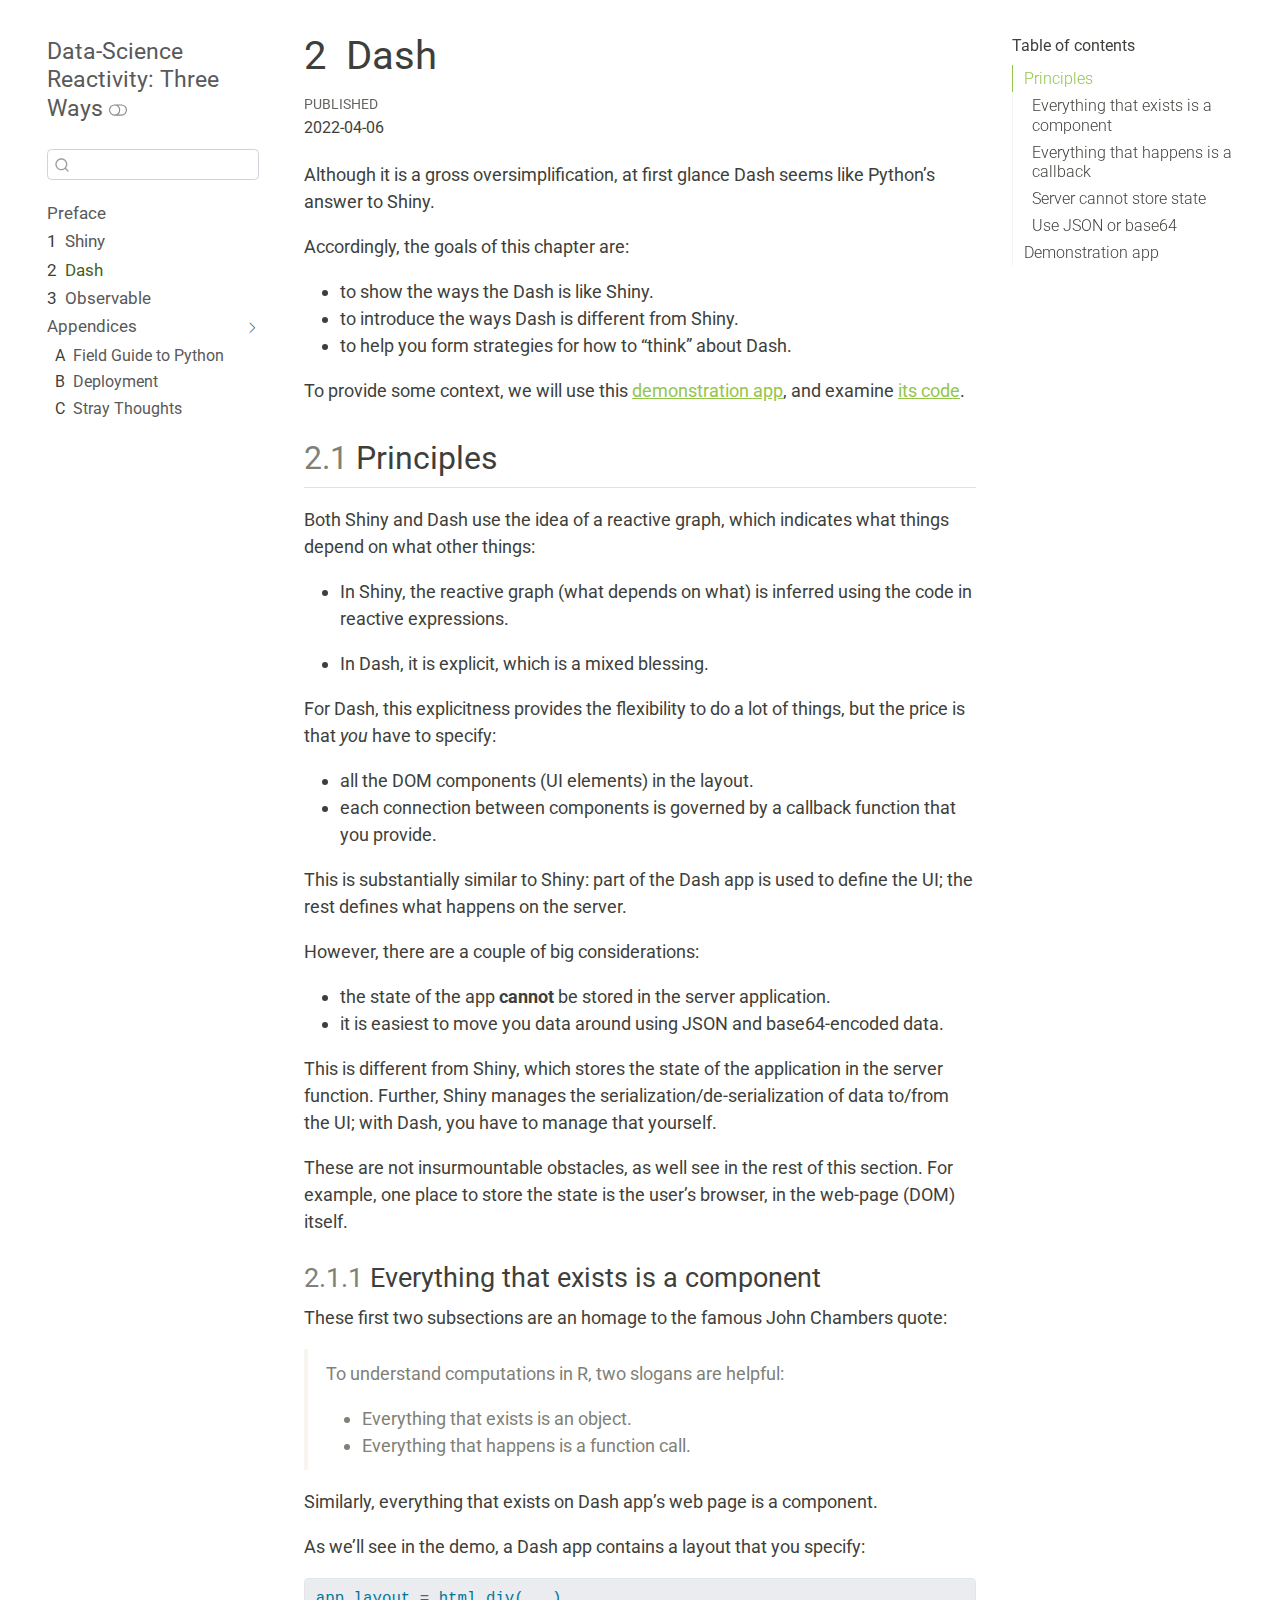
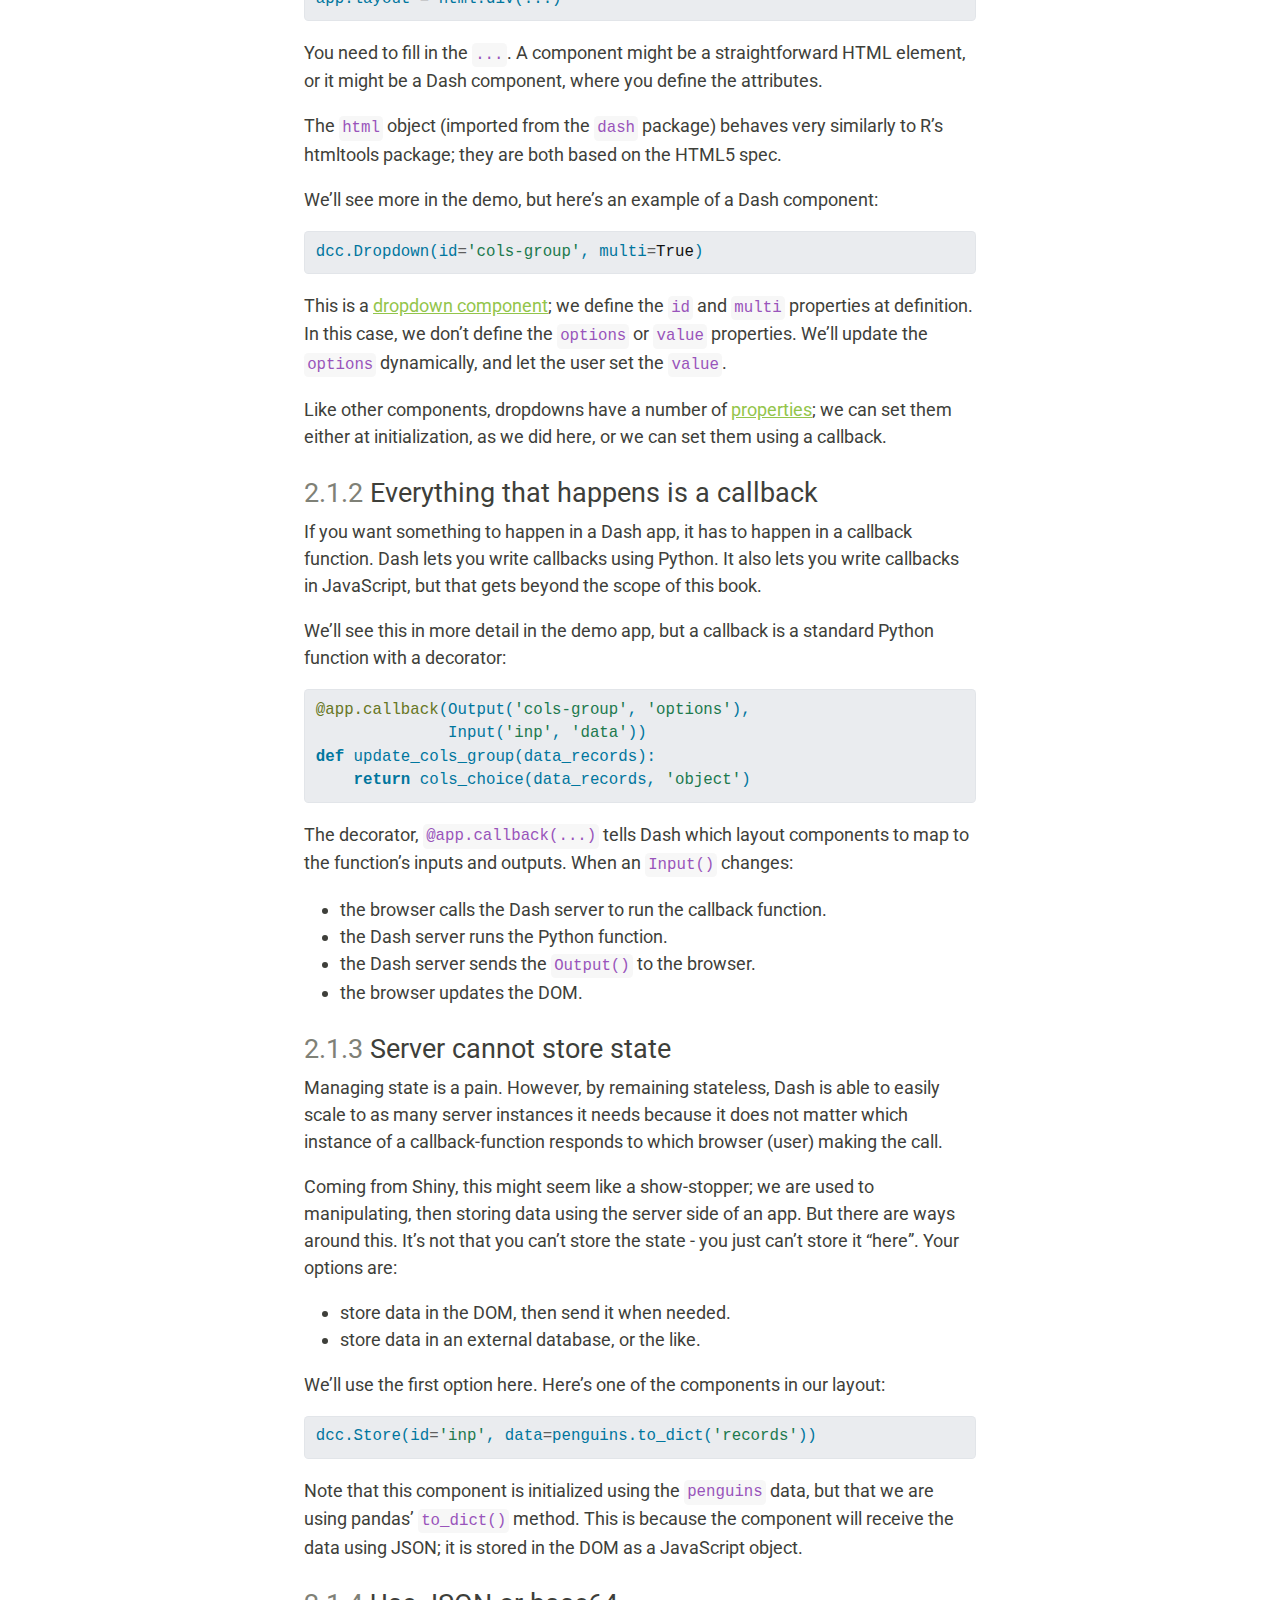
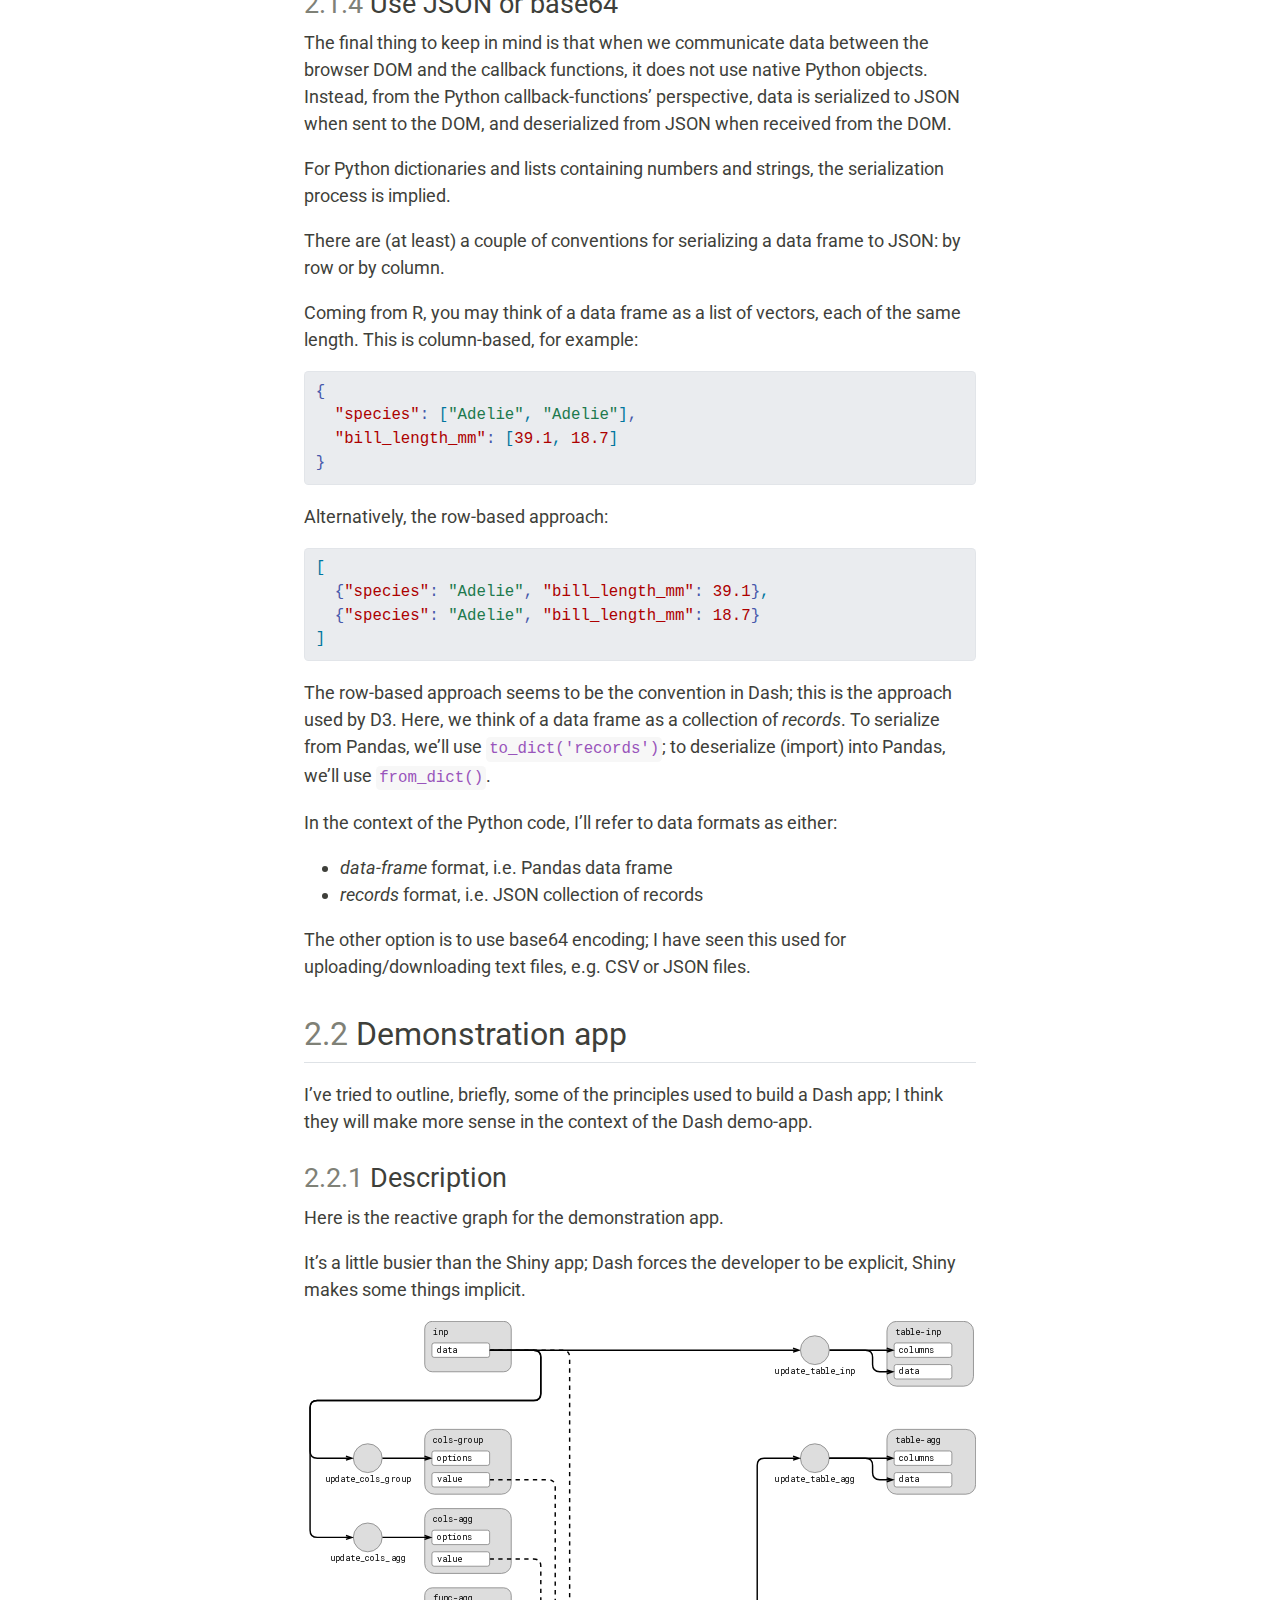
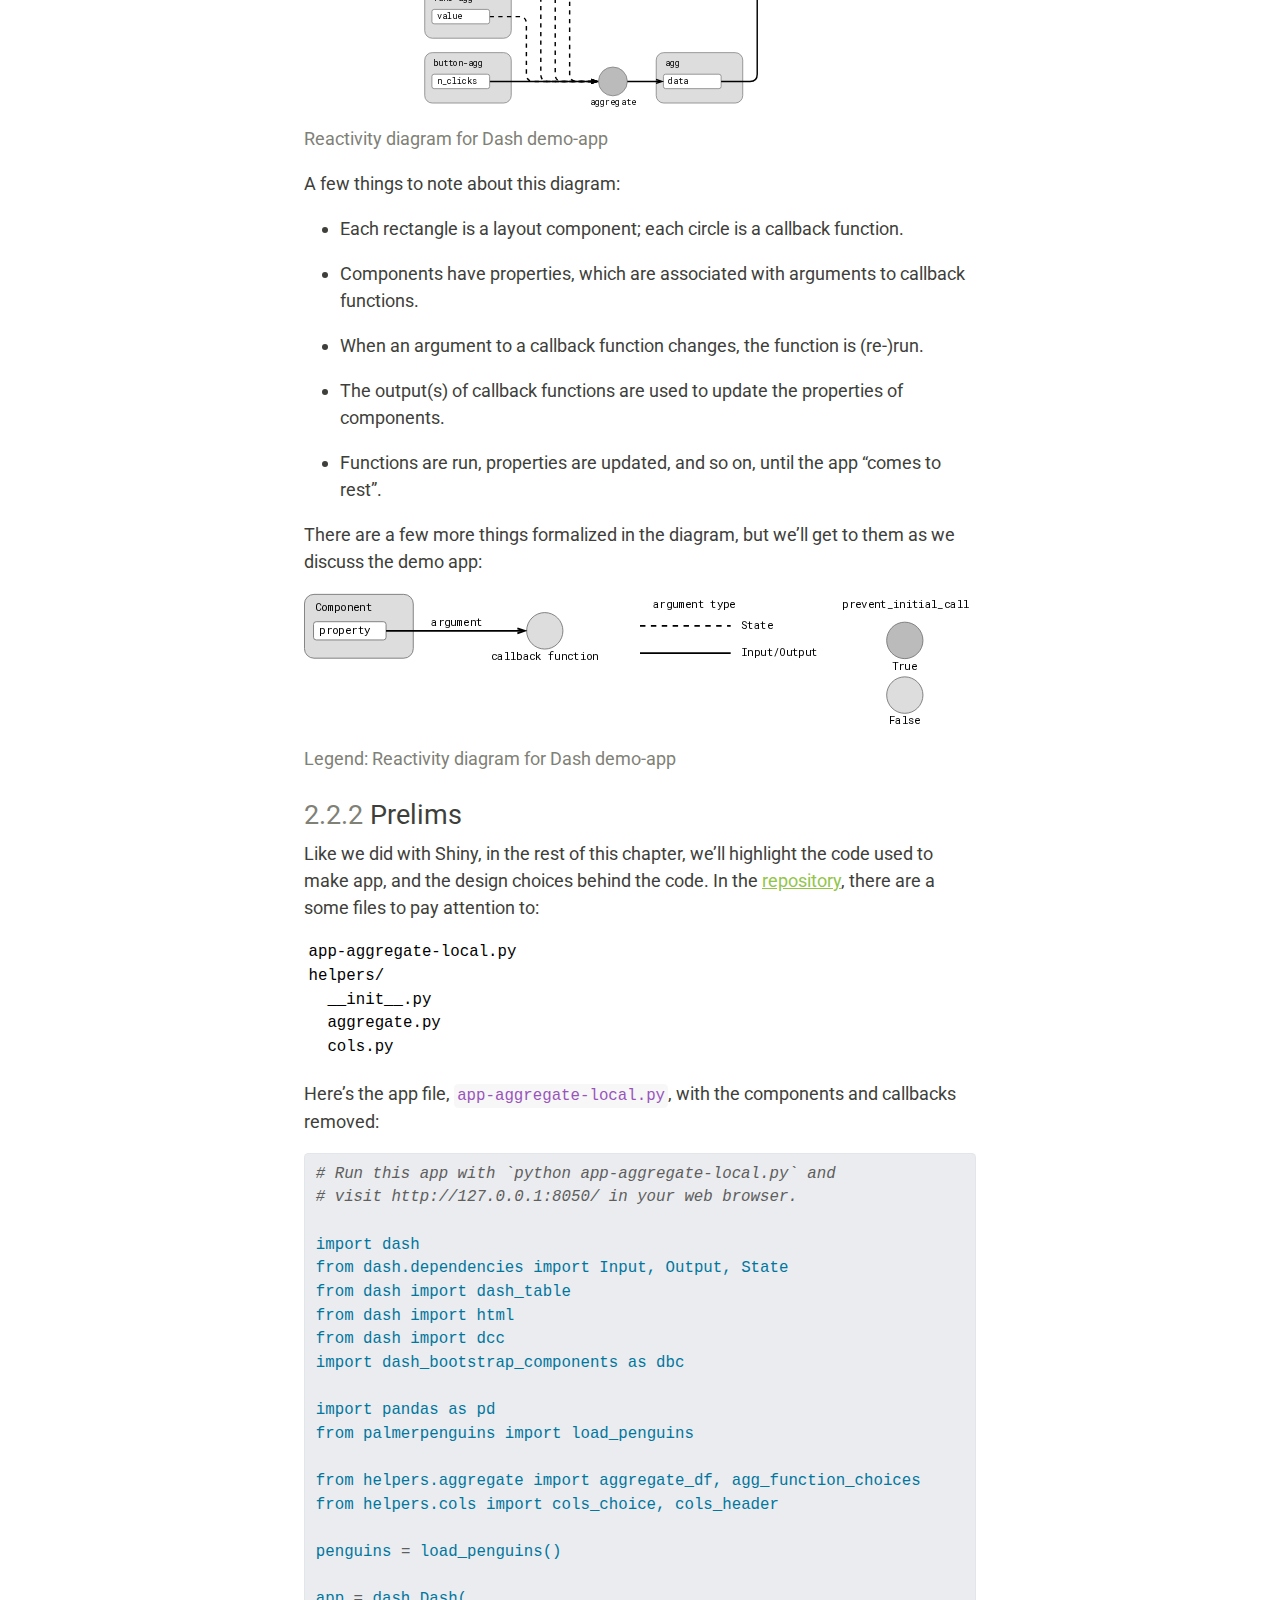
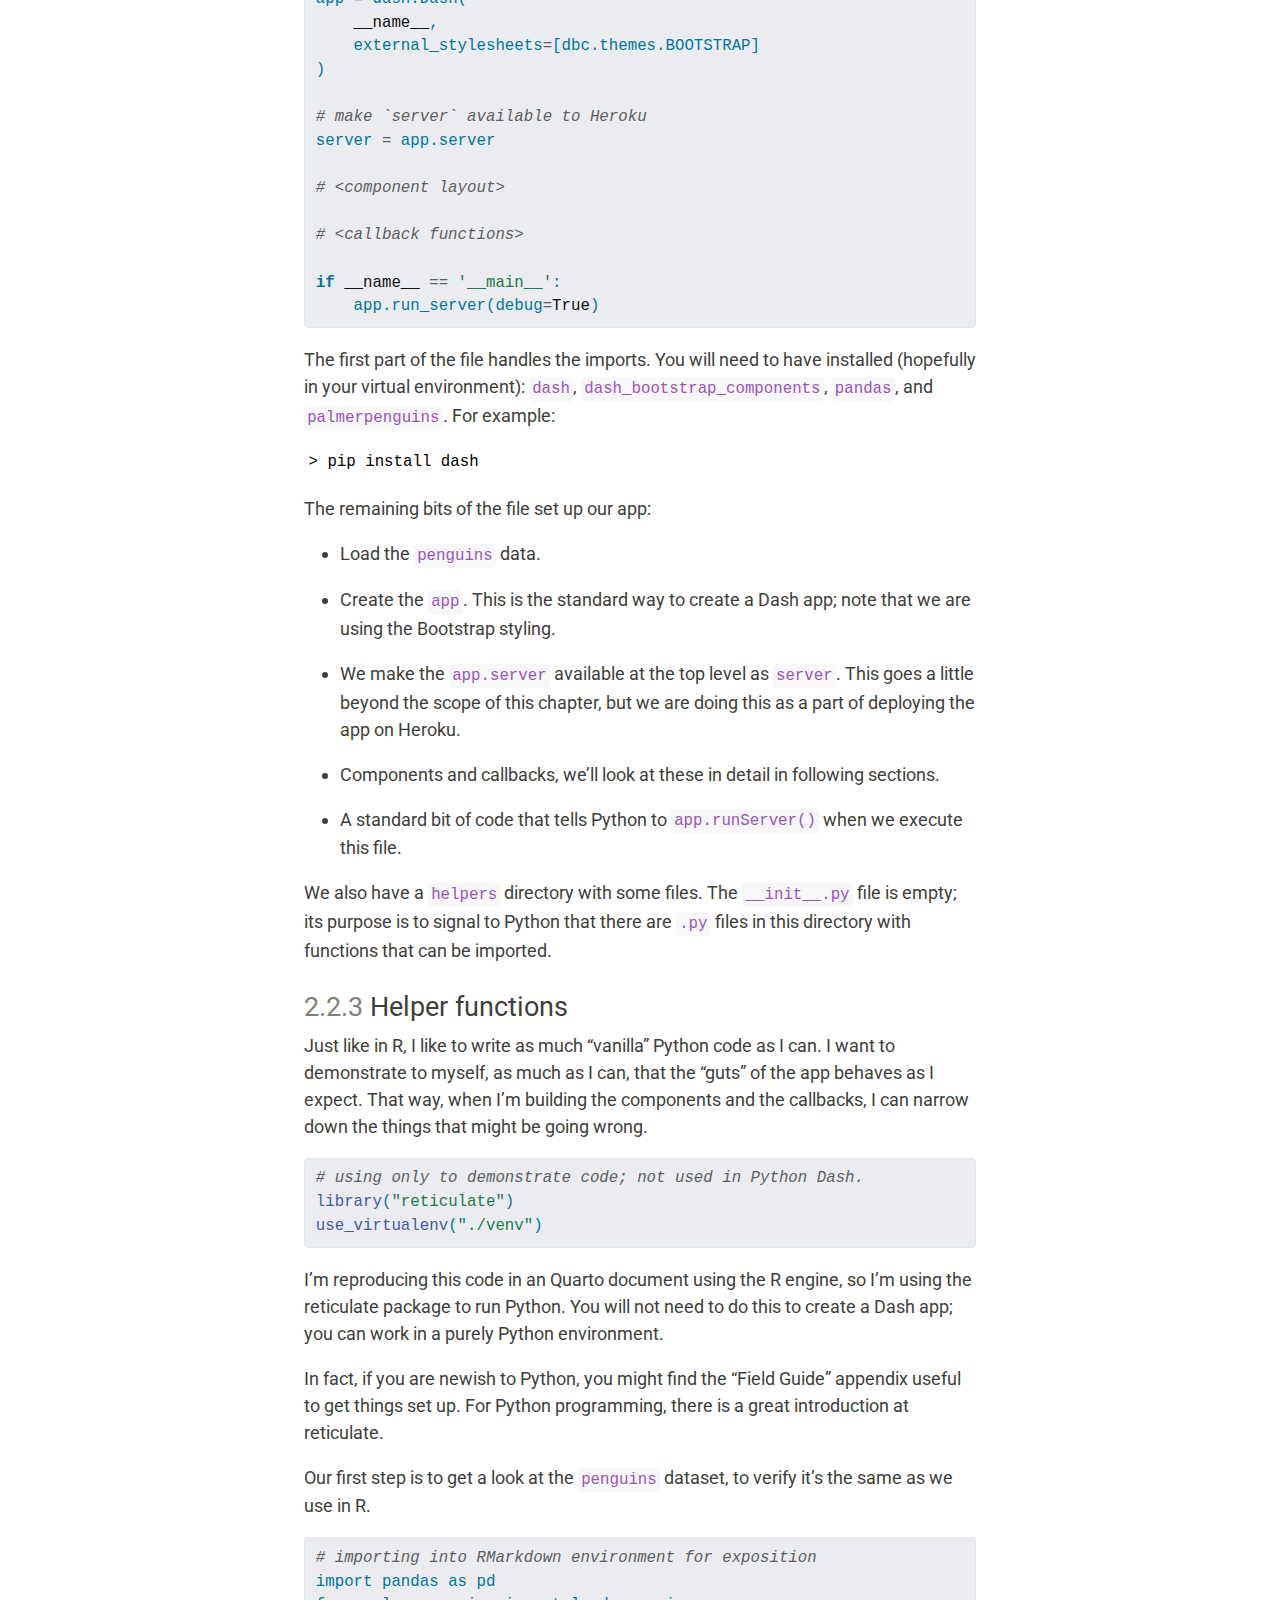
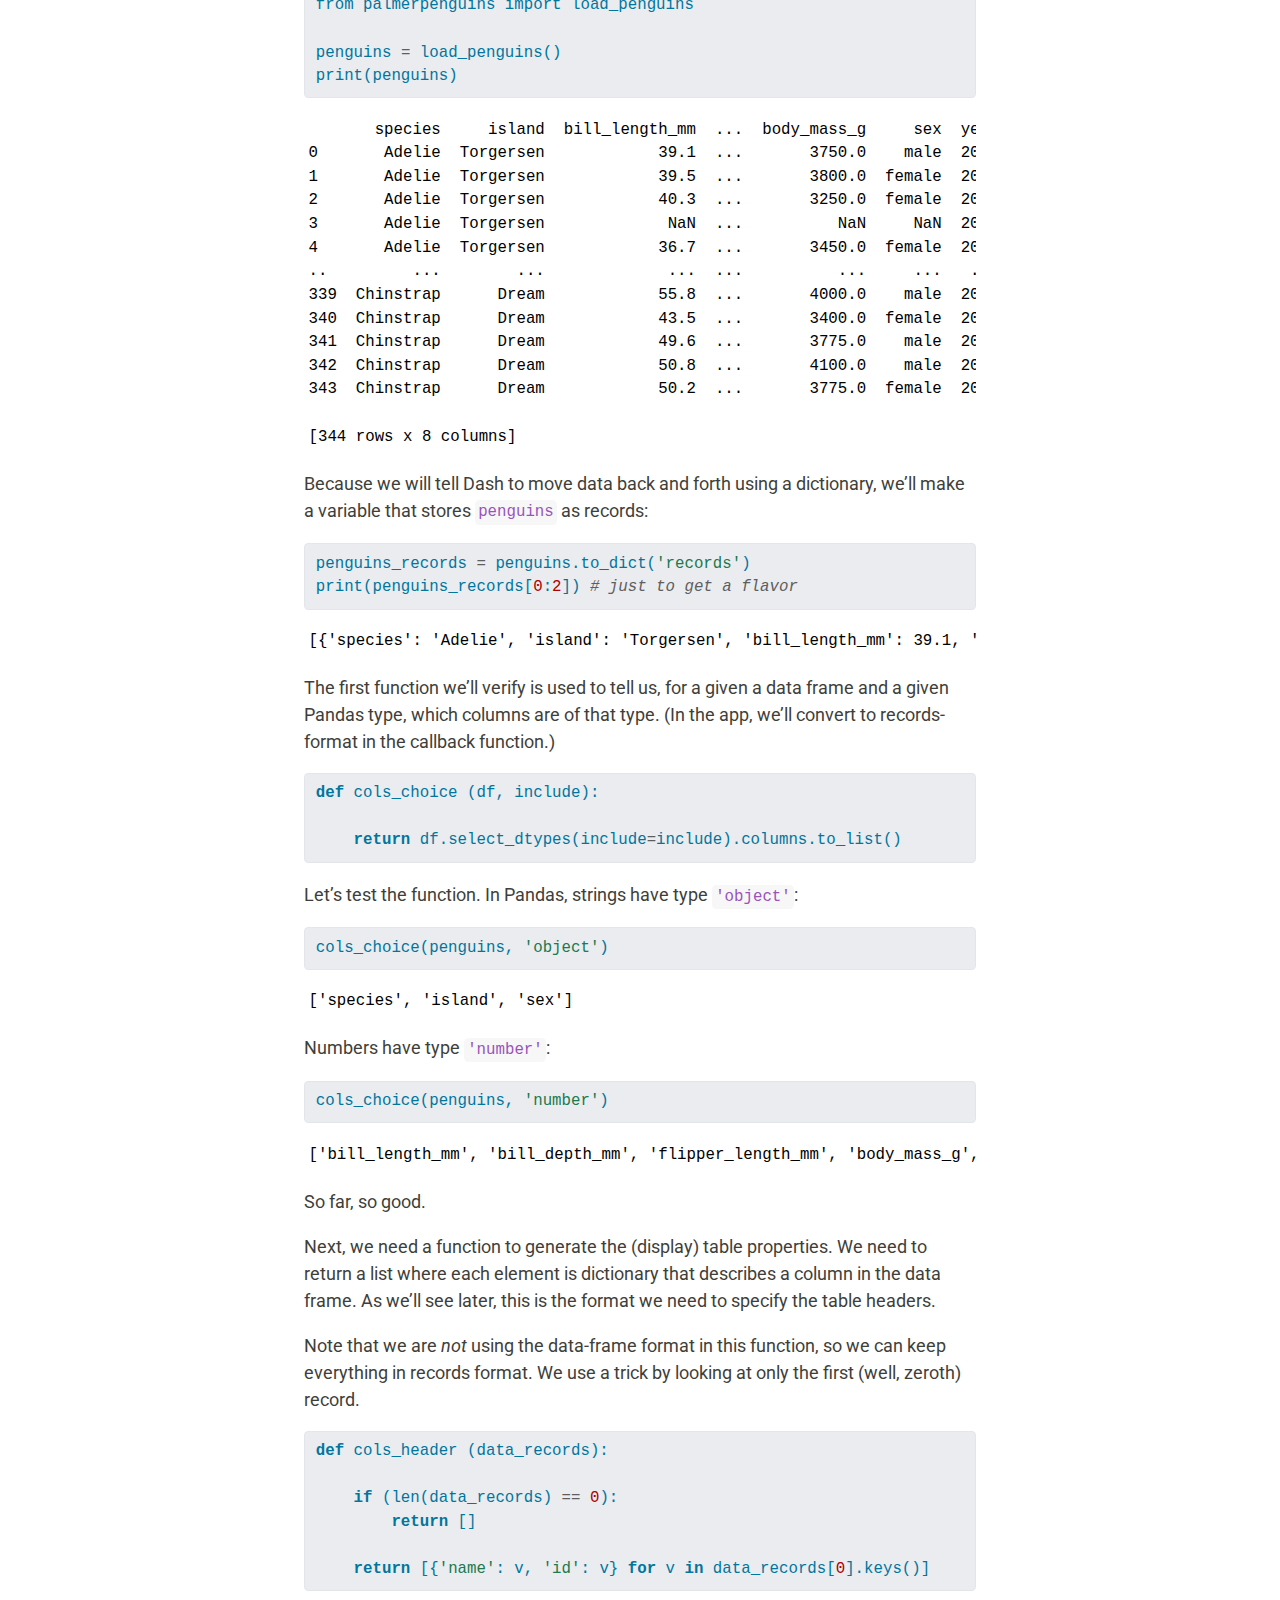
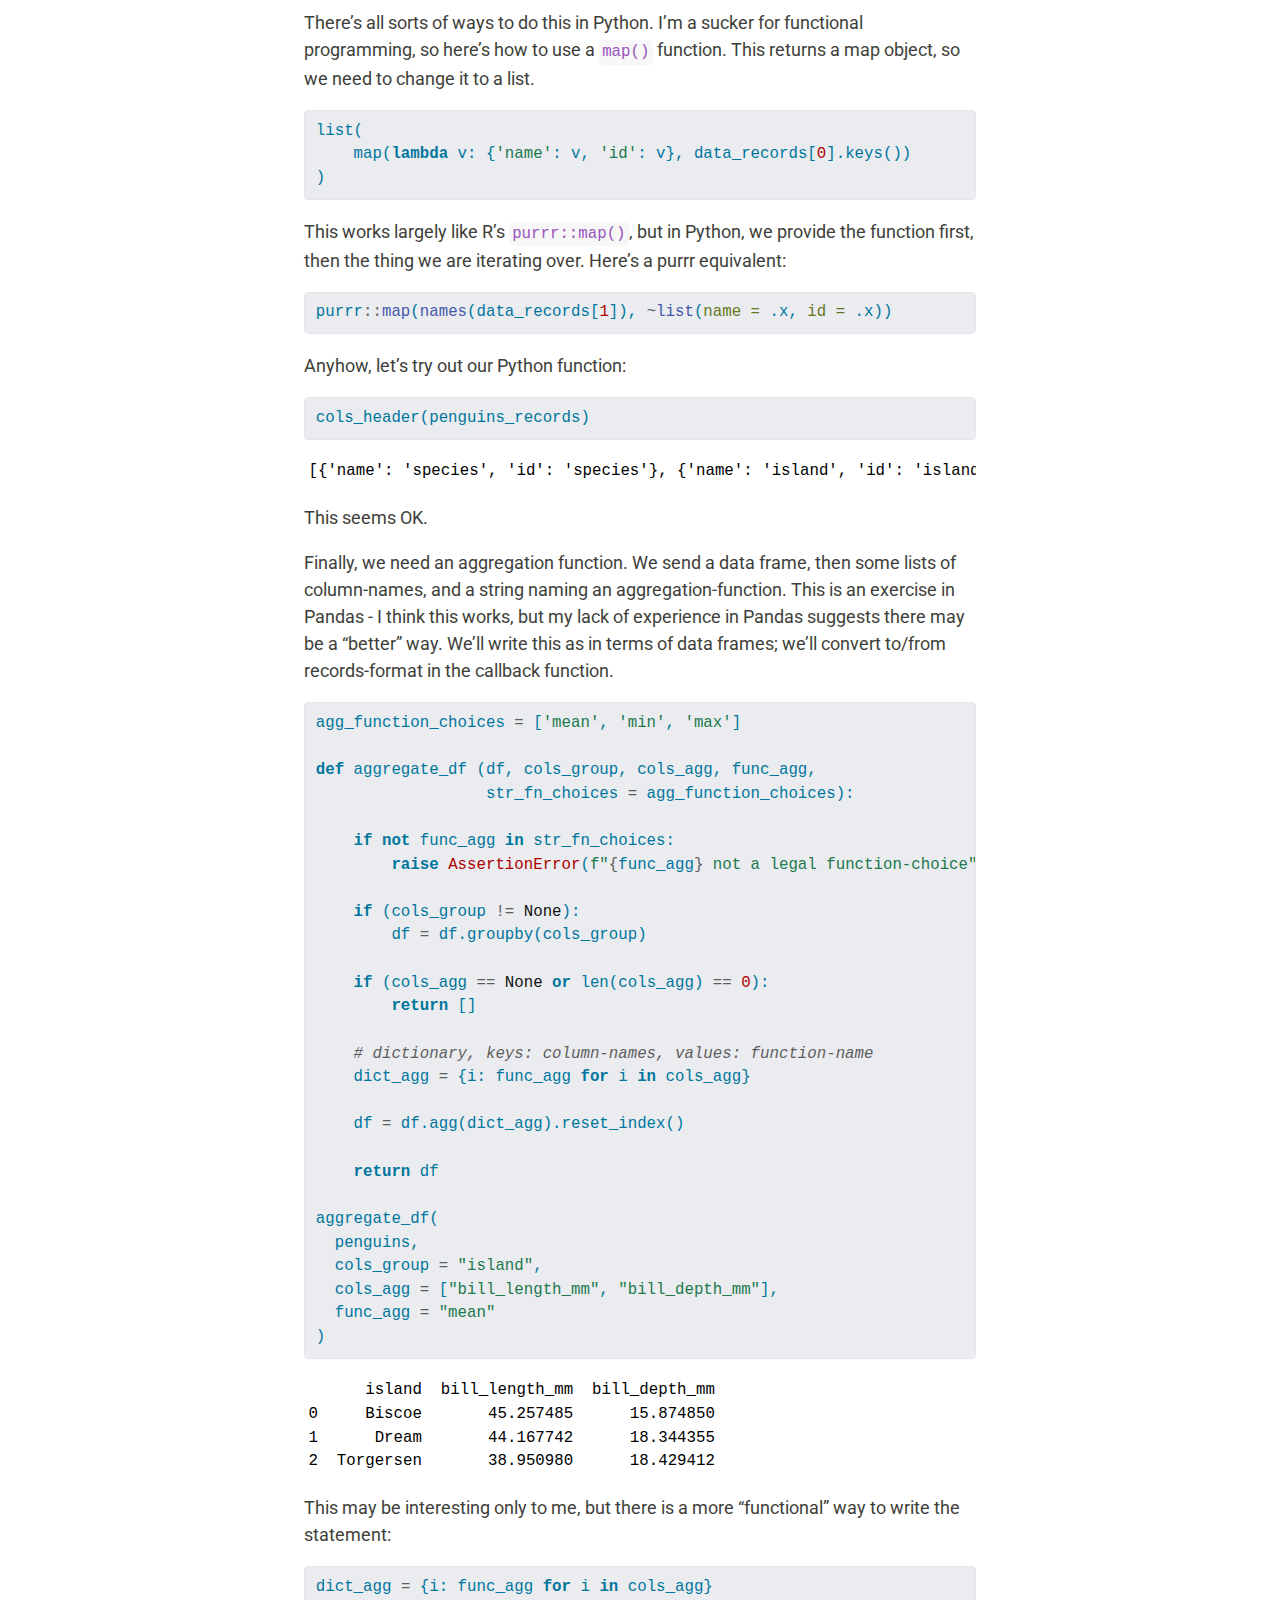
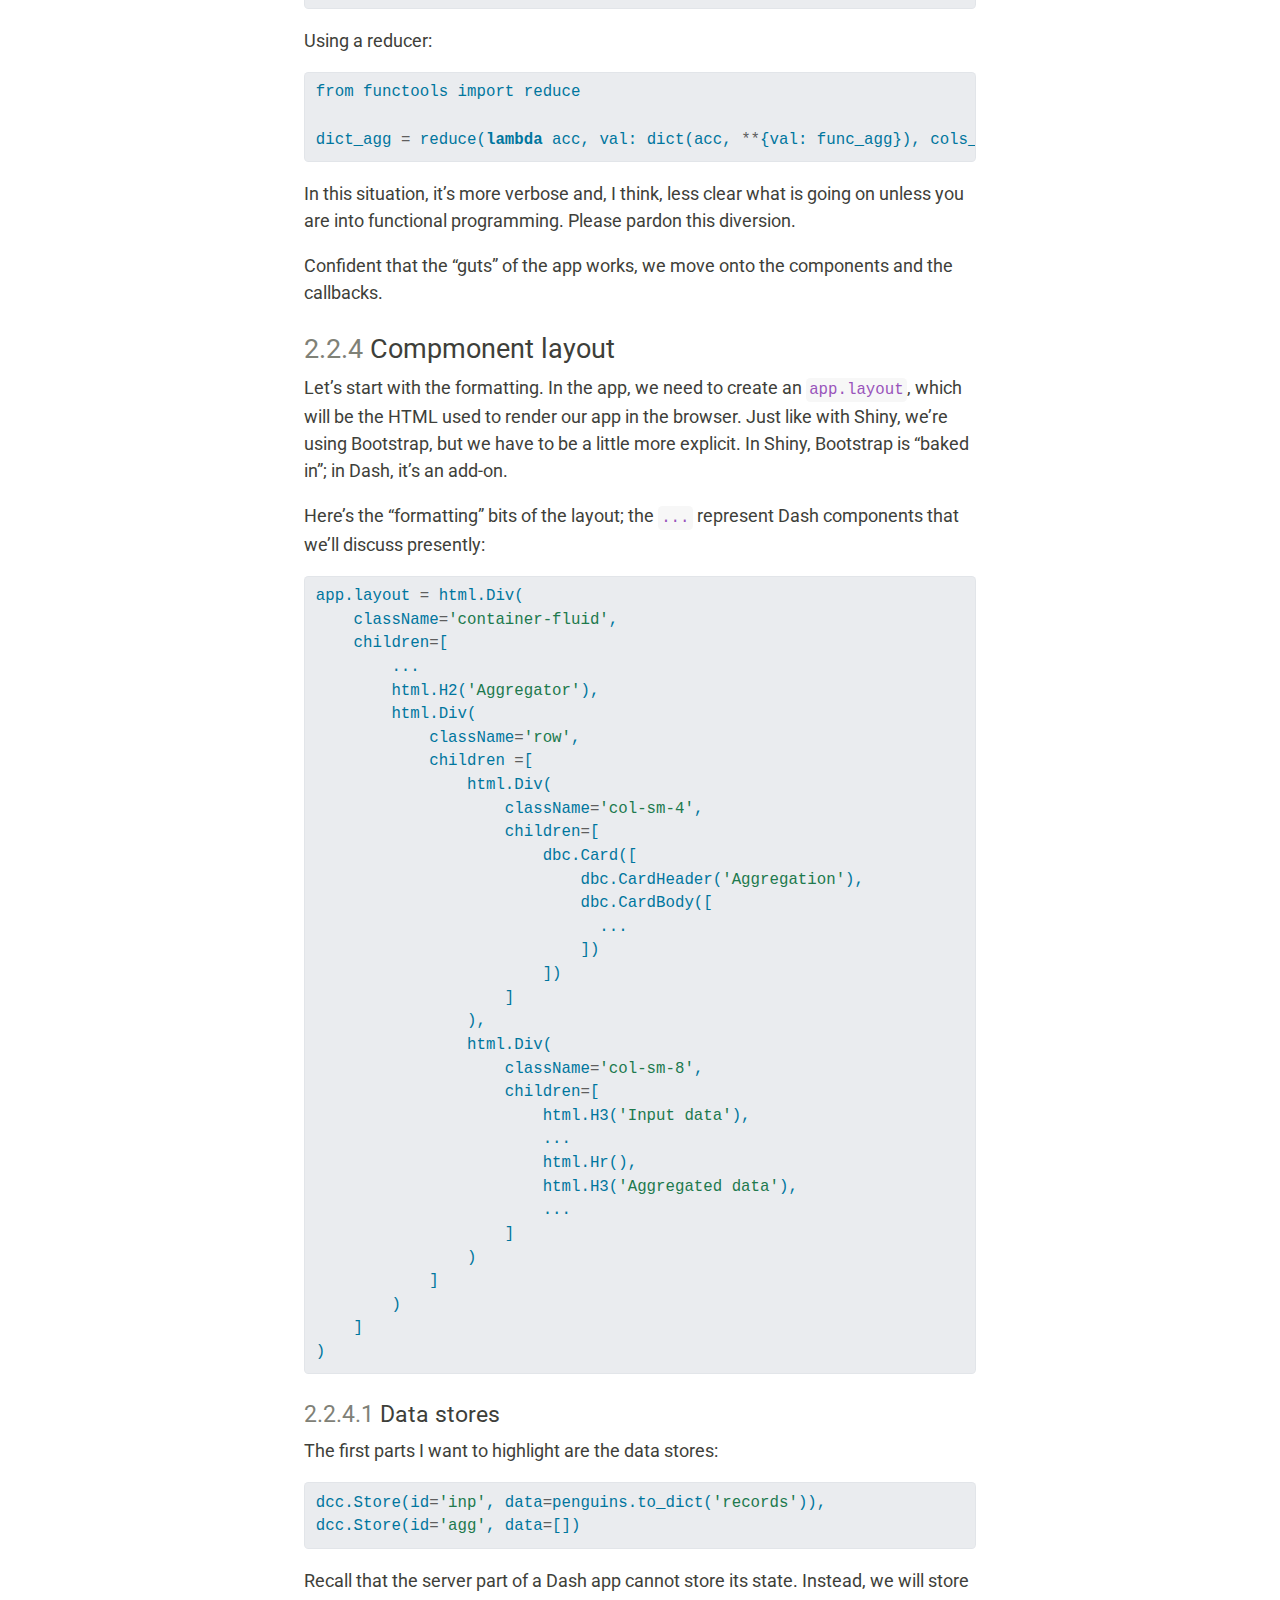
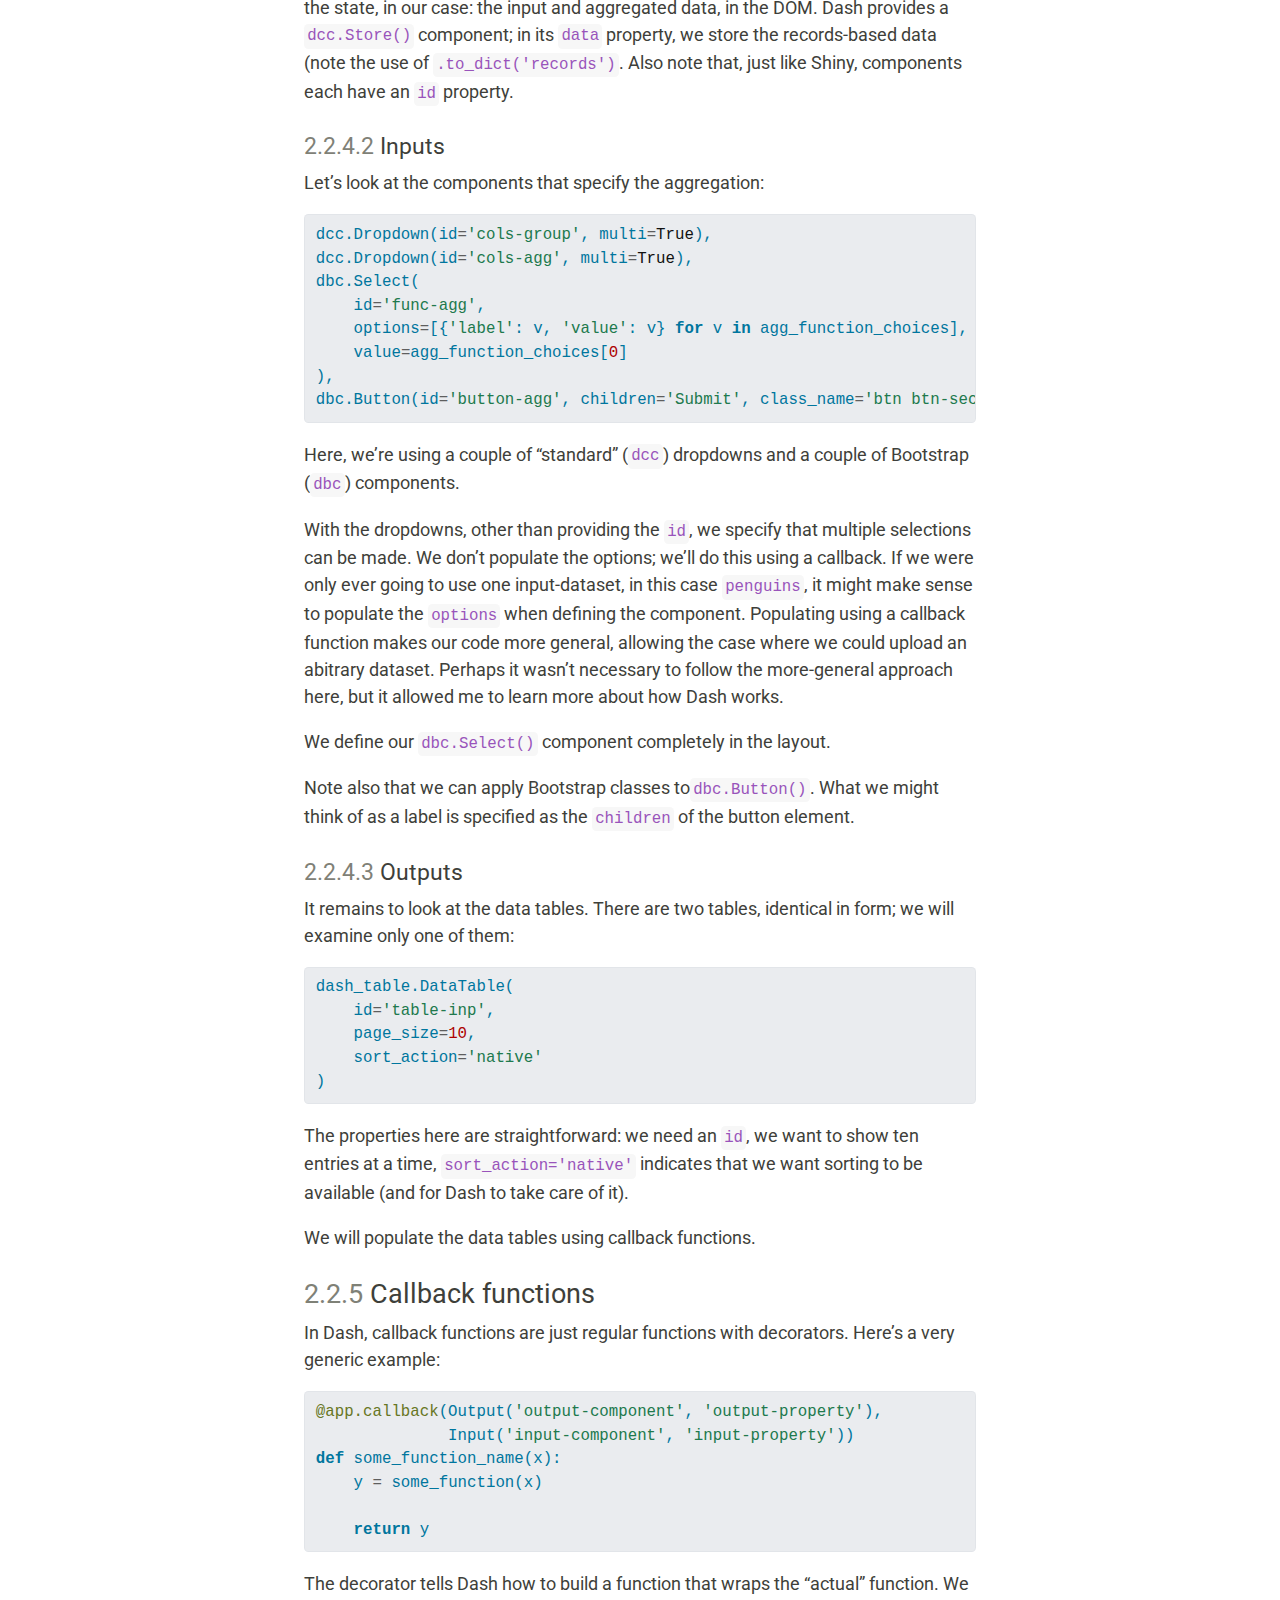
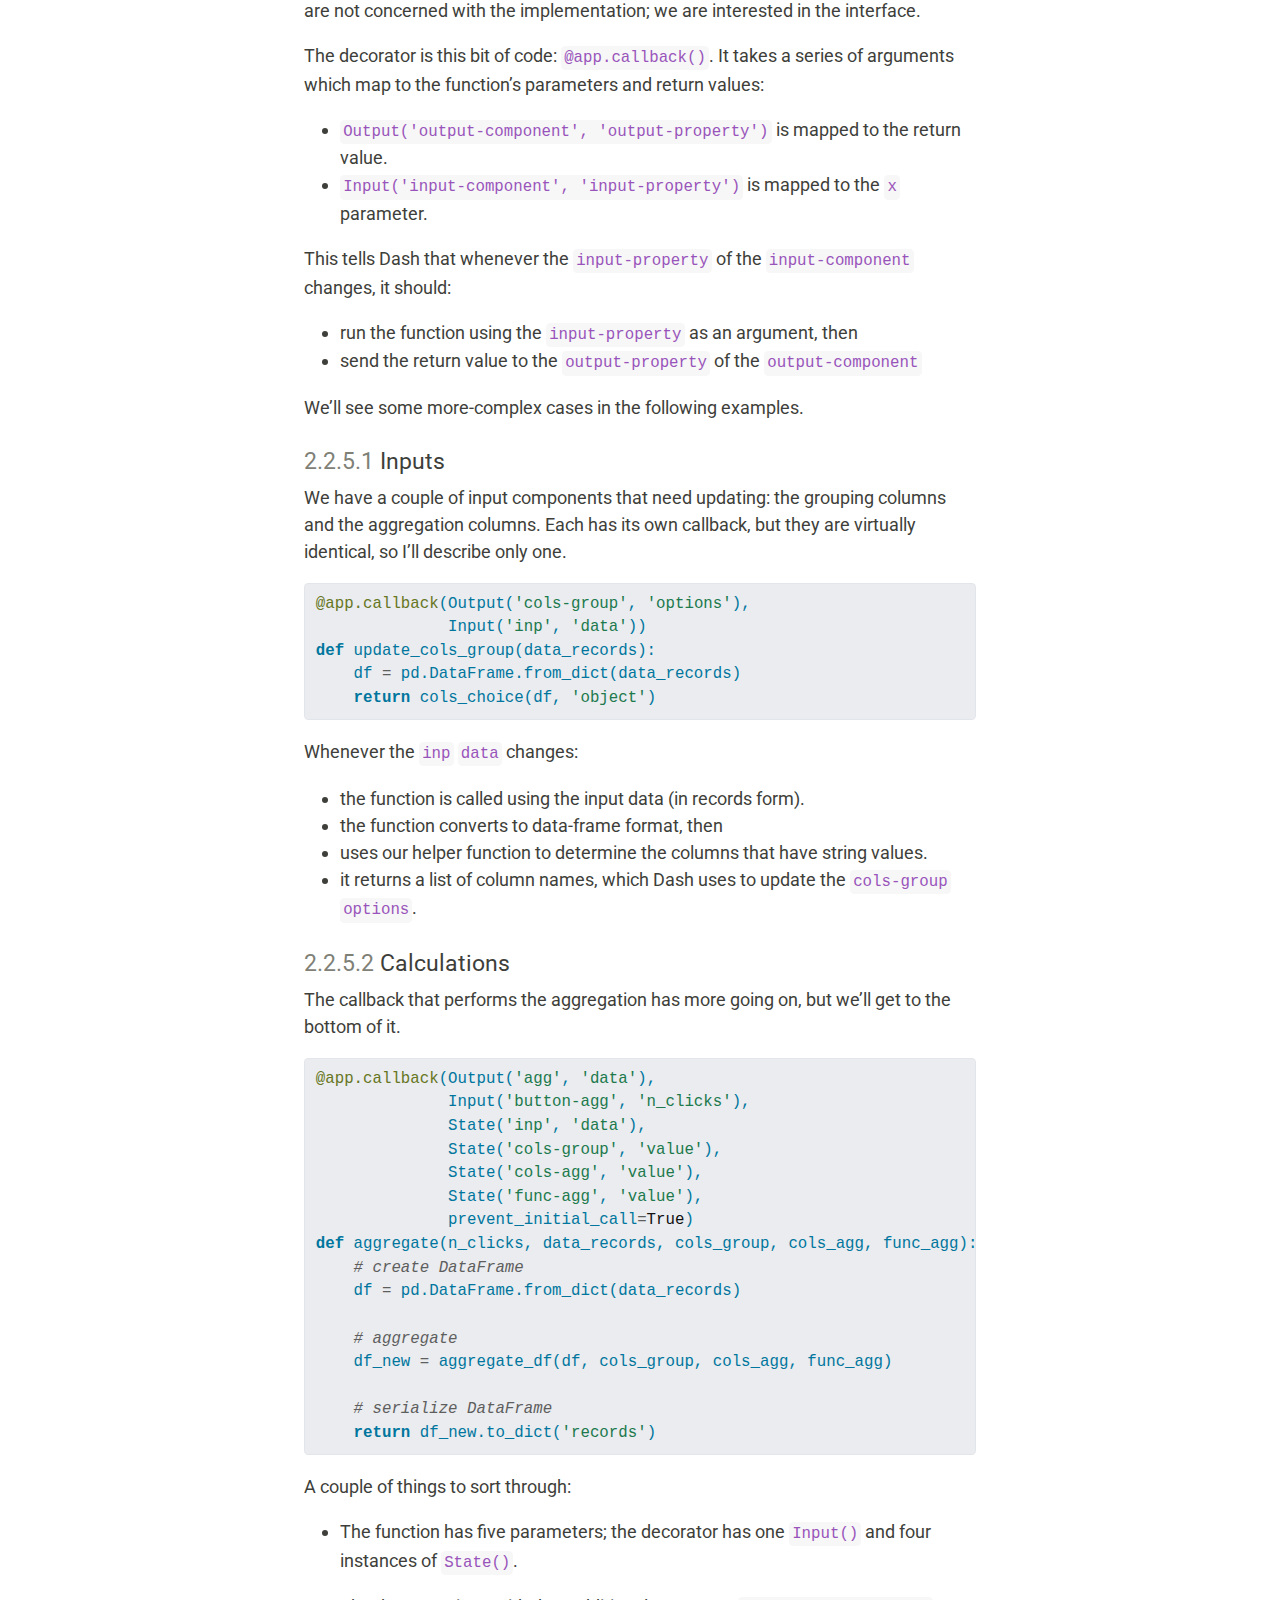
==== commit e7145580: "Deploying to gh-pages from @ ijlyttle/reactivity-three-ways-quarto@85679561d999d228502a79028129adb6a" ====
--- a/dash.html
+++ b/dash.html
@@ -315,7 +315,7 @@
 <p>These are not insurmountable obstacles, as well see in the rest of this section. For example, one place to store the state is the user’s browser, in the web-page (DOM) itself.</p>
 <section id="everything-that-exists-is-a-component" class="level3" data-number="2.1.1">
 <h3 data-number="2.1.1" class="anchored" data-anchor-id="everything-that-exists-is-a-component"><span class="header-section-number">2.1.1</span> Everything that exists is a component</h3>
-<p>These first two subsections are an homage to the famous John Chambers quotes:</p>
+<p>These first two subsections are an homage to the famous John Chambers quote:</p>
 <blockquote class="blockquote">
 <p>To understand computations in R, two slogans are helpful:</p>
 <ul>
@@ -482,9 +482,10 @@
 <p>Just like in R, I like to write as much “vanilla” Python code as I can. I want to demonstrate to myself, as much as I can, that the “guts” of the app behaves as I expect. That way, when I’m building the components and the callbacks, I can narrow down the things that might be going wrong.</p>
 <div class="cell">
 <div class="sourceCode" id="cb10"><pre class="sourceCode r cell-code code-with-copy"><code class="sourceCode r"><span id="cb10-1"><a href="#cb10-1" aria-hidden="true" tabindex="-1"></a><span class="co"># using only to demonstrate code; not used in Python Dash.</span></span>
-<span id="cb10-2"><a href="#cb10-2" aria-hidden="true" tabindex="-1"></a><span class="fu">library</span>(<span class="st">"reticulate"</span>)</span></code><button title="Copy to Clipboard" class="code-copy-button"><i class="bi"></i></button></pre></div>
-</div>
-<p>I’m reproducing this code in an RMarkdown document, so I’m using the reticulate package to run Python. You will not need to do this to create a Dash app; you can work in a purely Python environment.</p>
+<span id="cb10-2"><a href="#cb10-2" aria-hidden="true" tabindex="-1"></a><span class="fu">library</span>(<span class="st">"reticulate"</span>)</span>
+<span id="cb10-3"><a href="#cb10-3" aria-hidden="true" tabindex="-1"></a><span class="fu">use_virtualenv</span>(<span class="st">"./venv"</span>)</span></code><button title="Copy to Clipboard" class="code-copy-button"><i class="bi"></i></button></pre></div>
+</div>
+<p>I’m reproducing this code in an Quarto document using the R engine, so I’m using the reticulate package to run Python. You will not need to do this to create a Dash app; you can work in a purely Python environment.</p>
 <p>In fact, if you are newish to Python, you might find the “Field Guide” appendix useful to get things set up. For Python programming, there is a great introduction at reticulate.</p>
 <p>Our first step is to get a look at the <code>penguins</code> dataset, to verify it’s the same as we use in R.</p>
 <div class="cell">
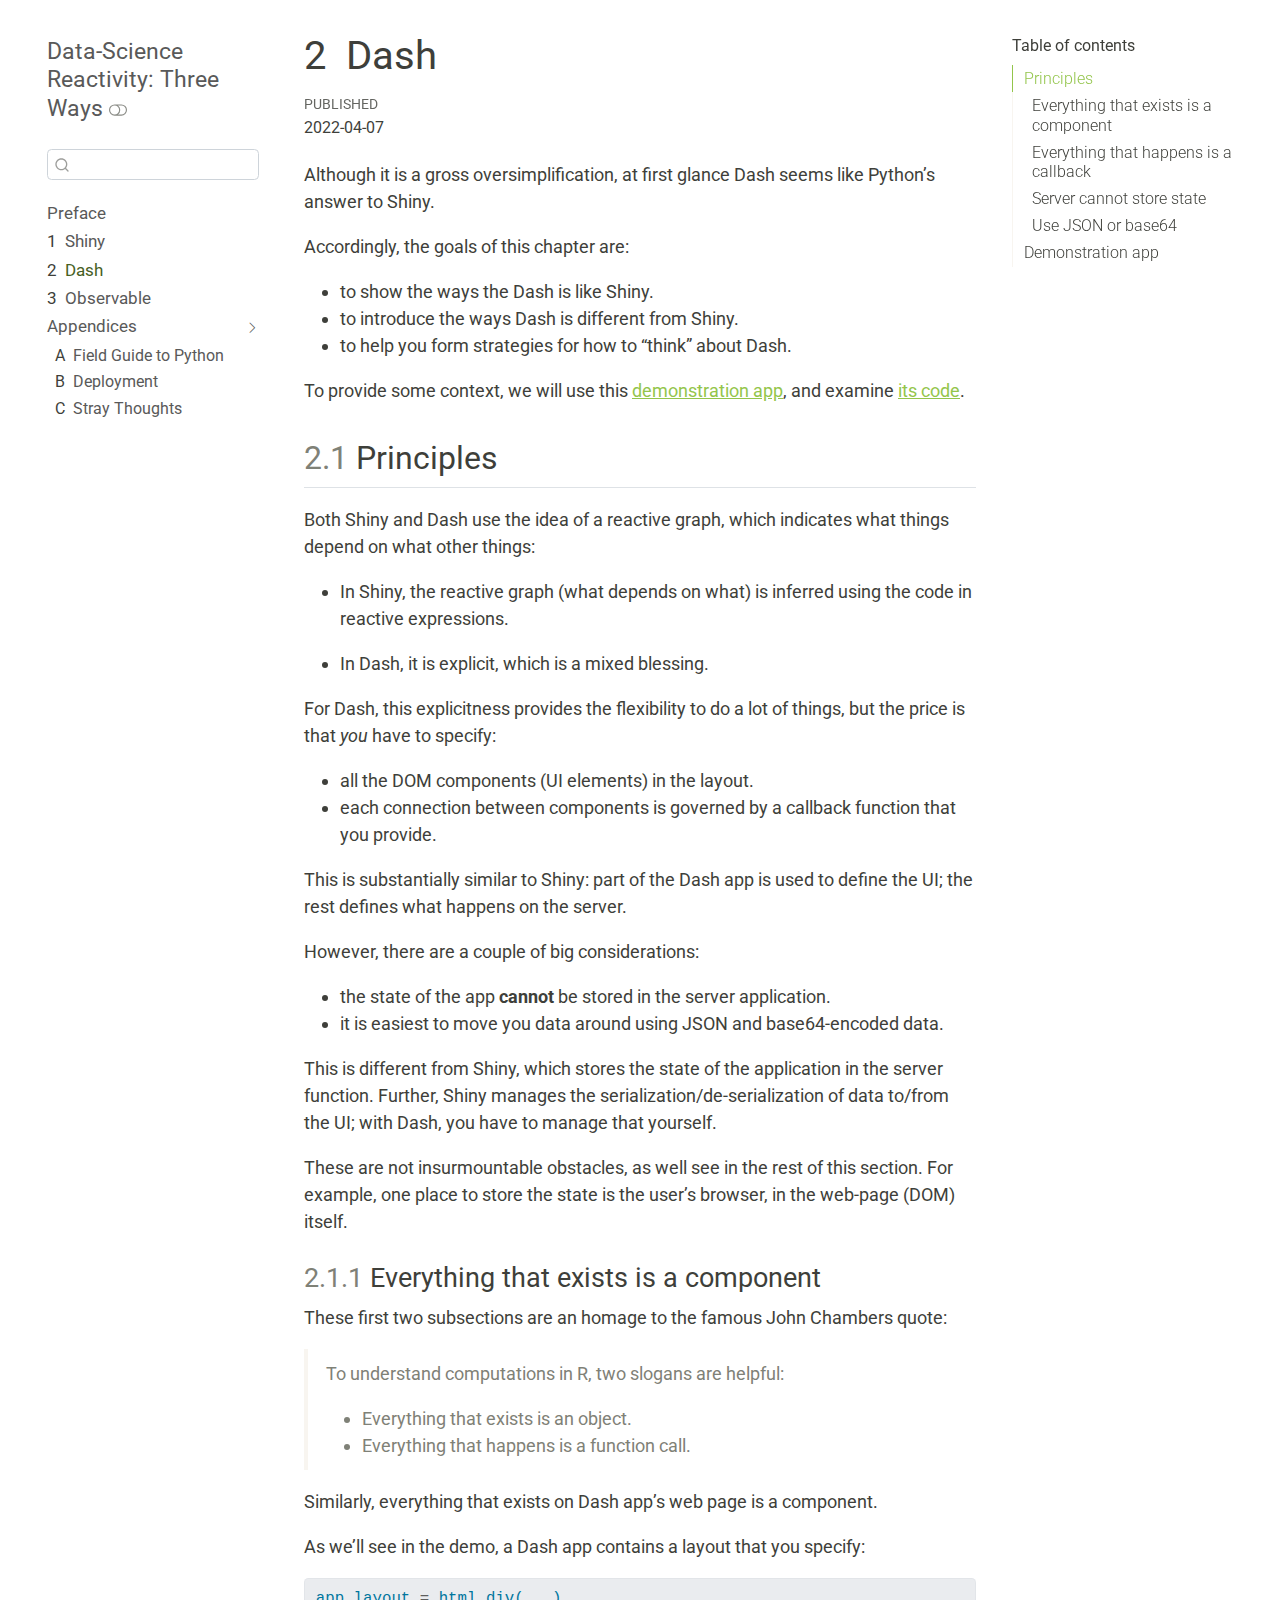
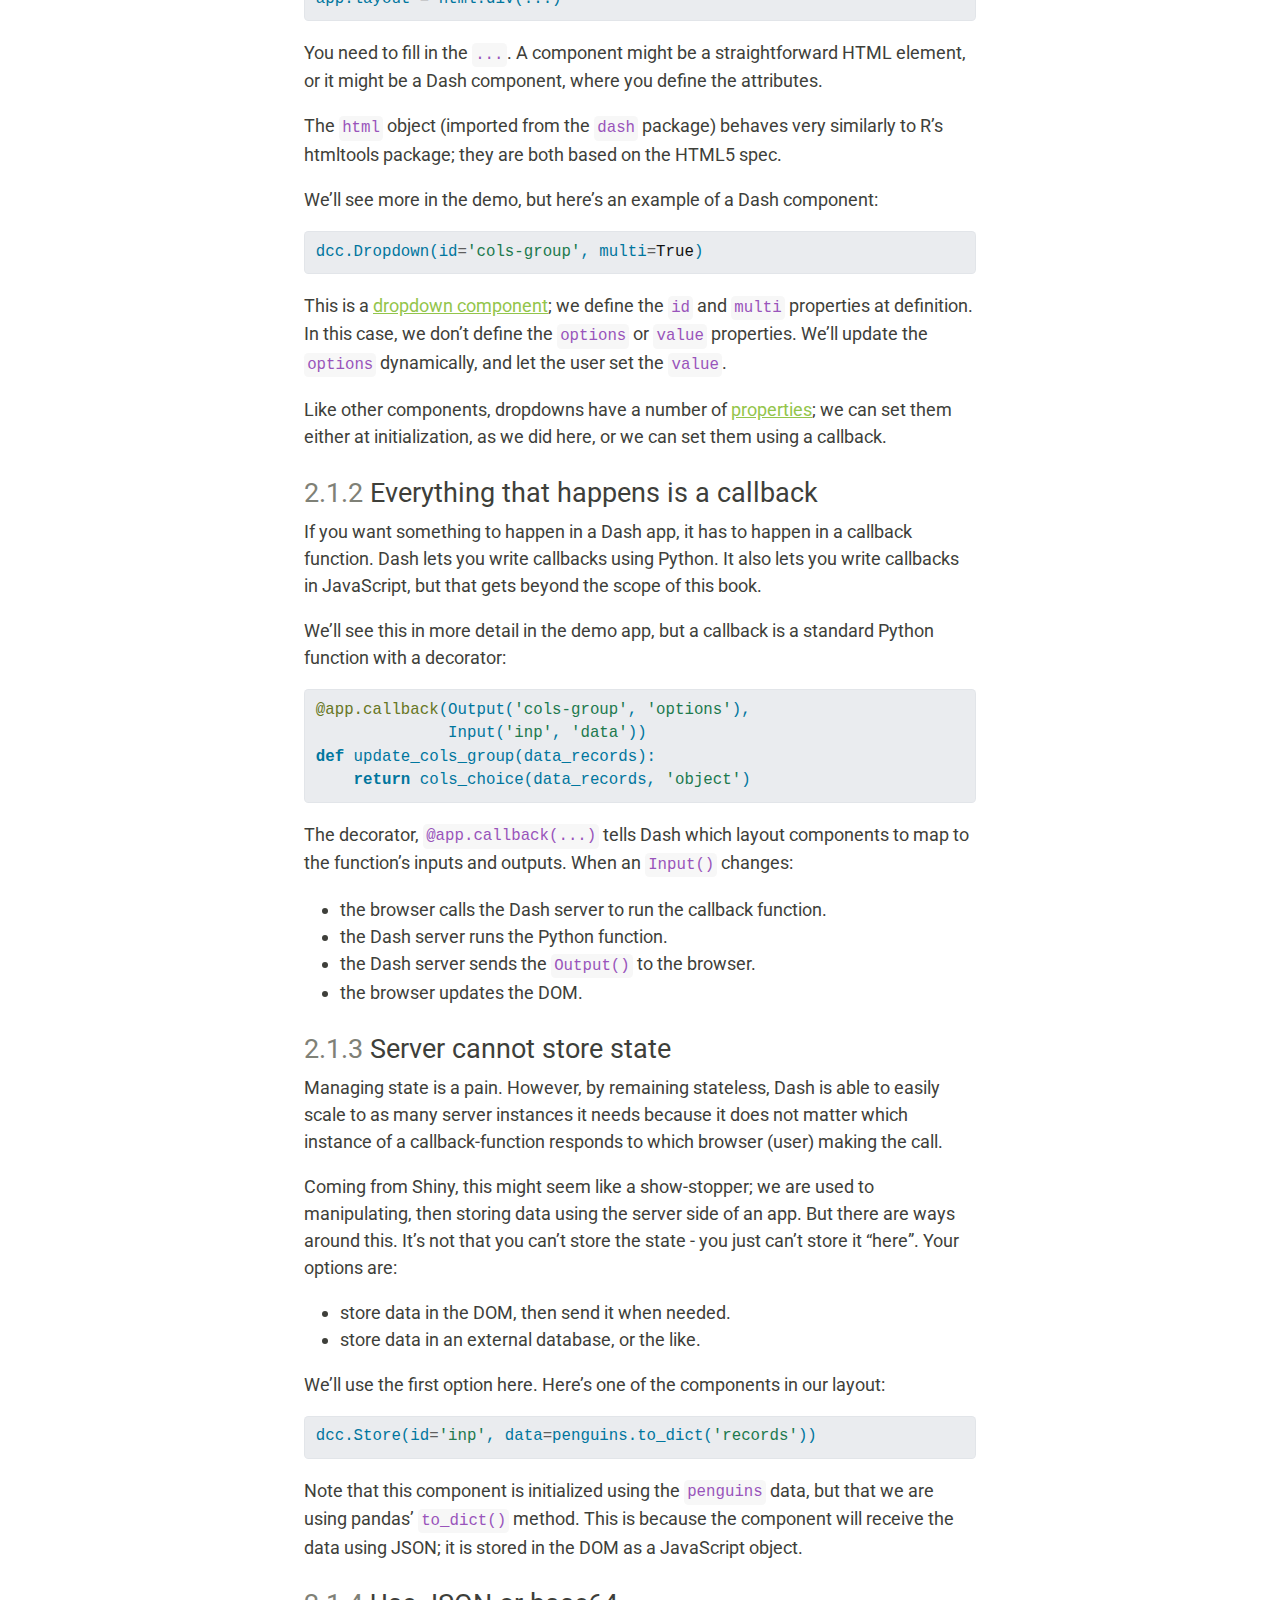
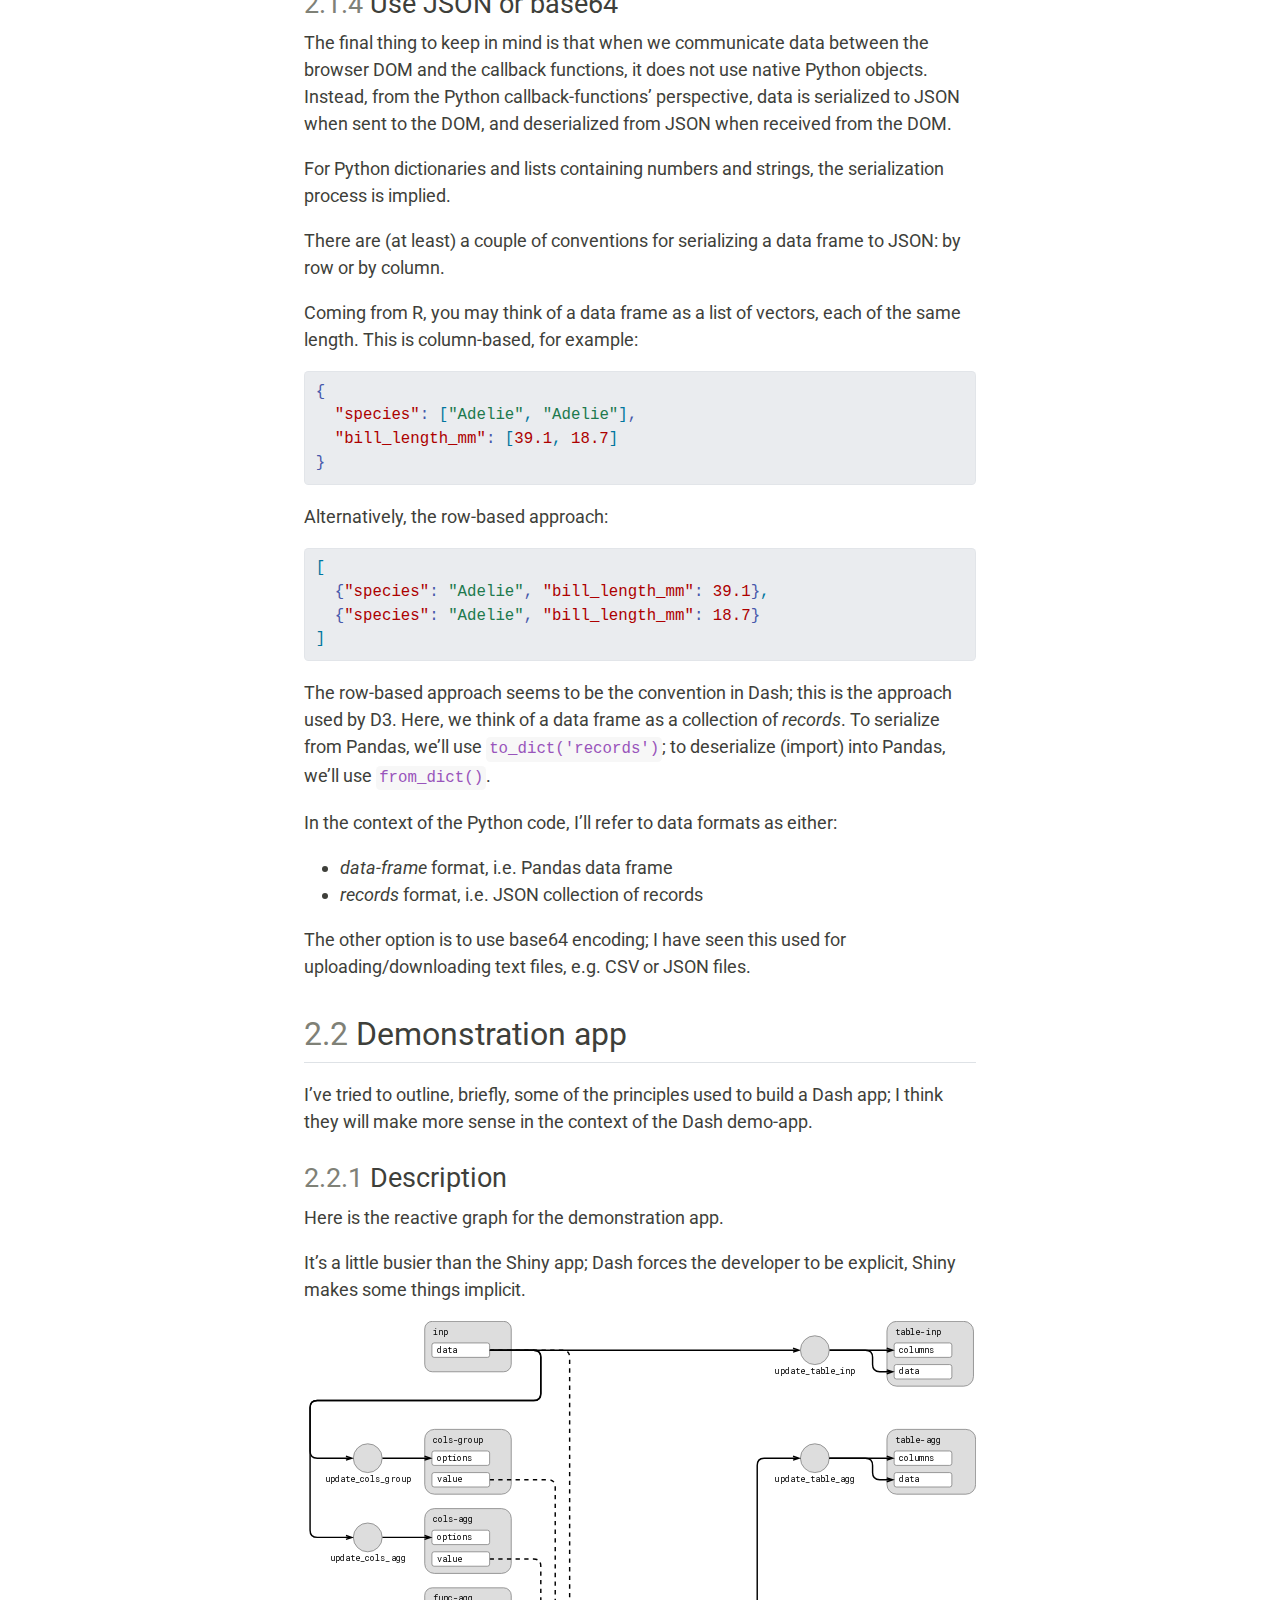
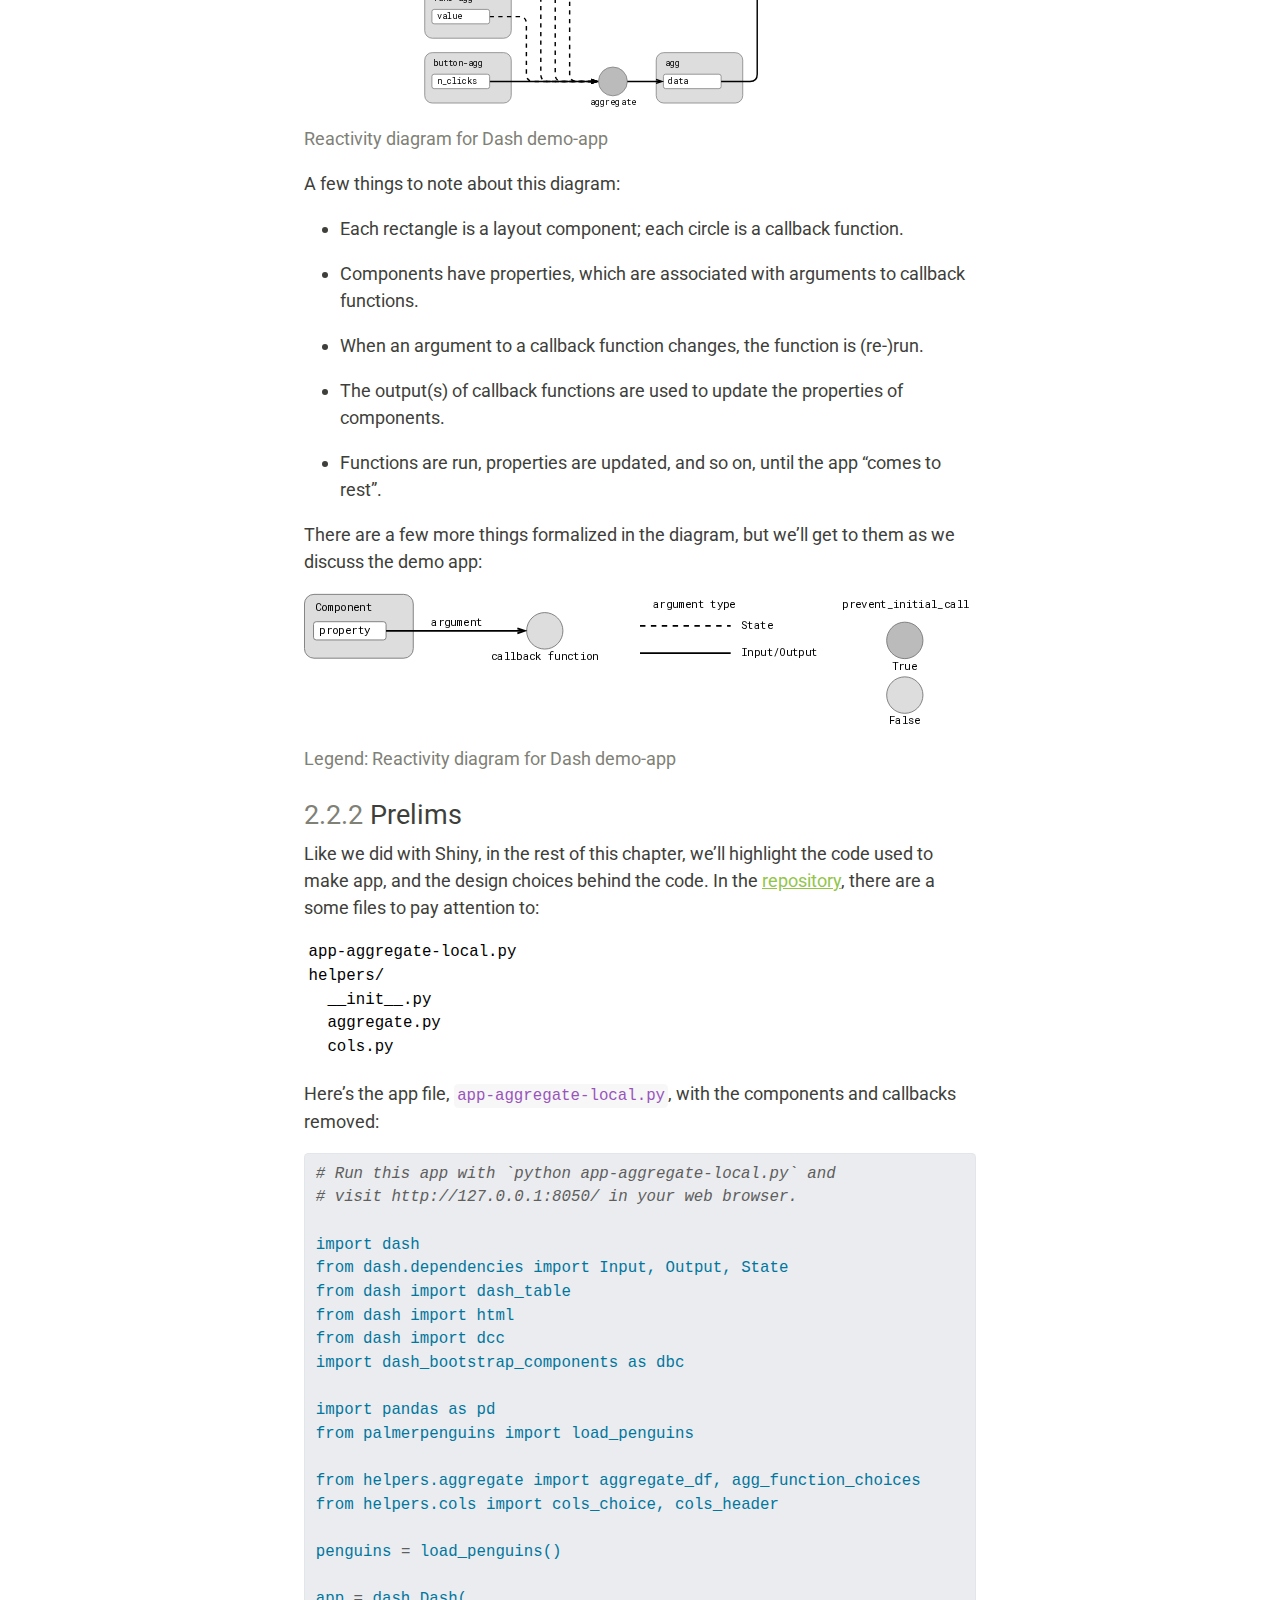
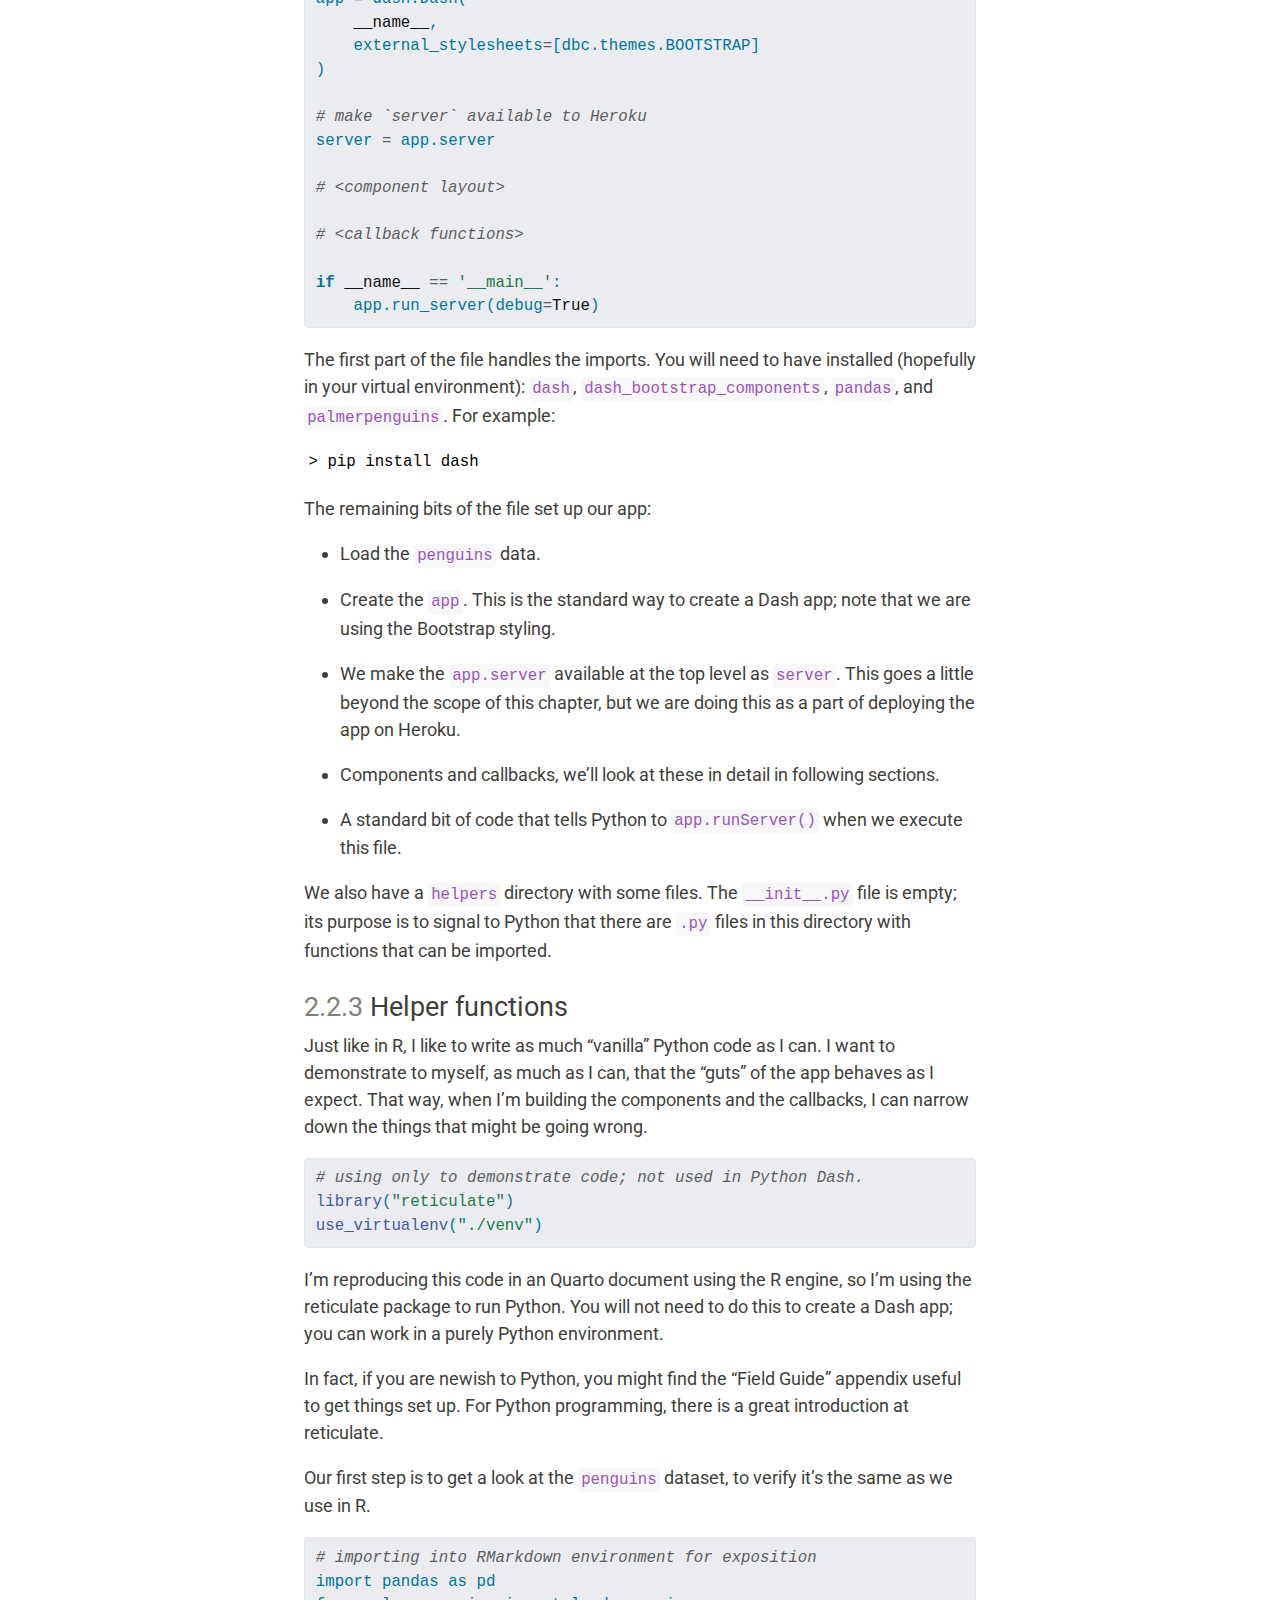
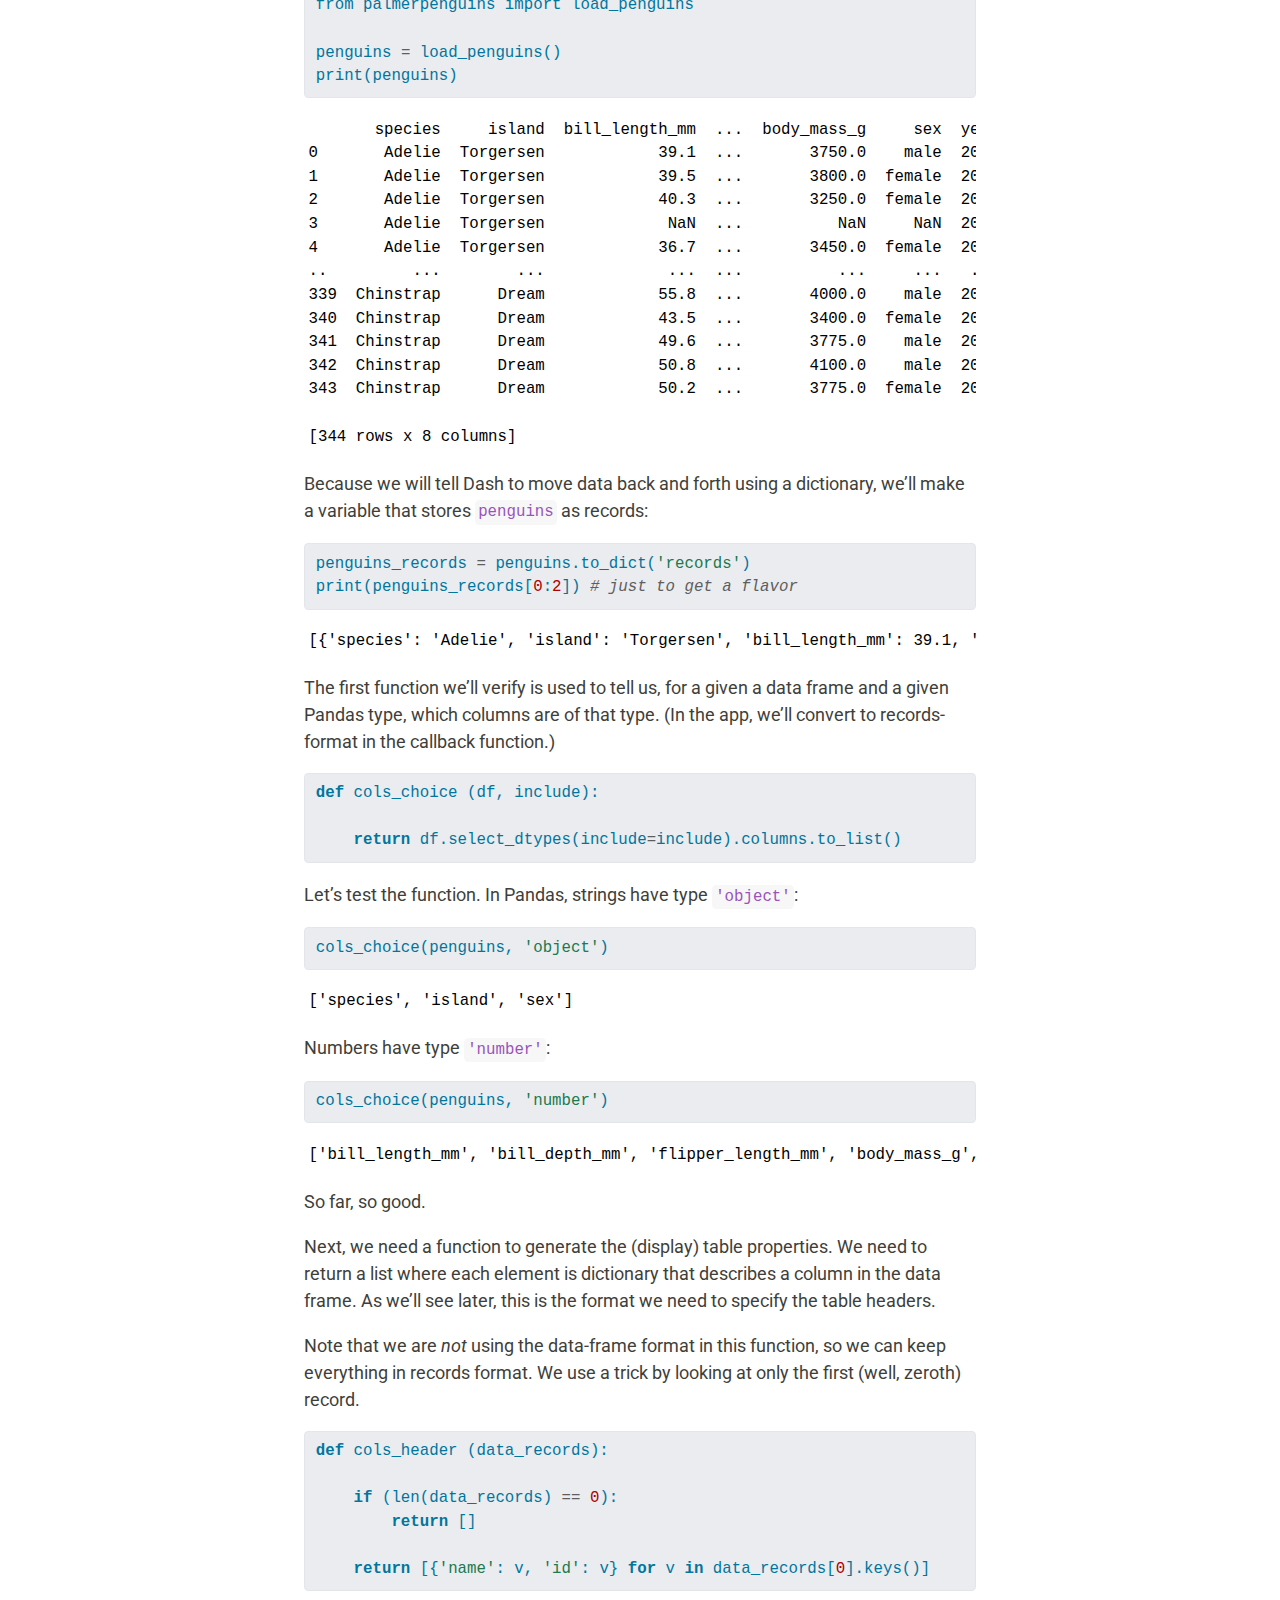
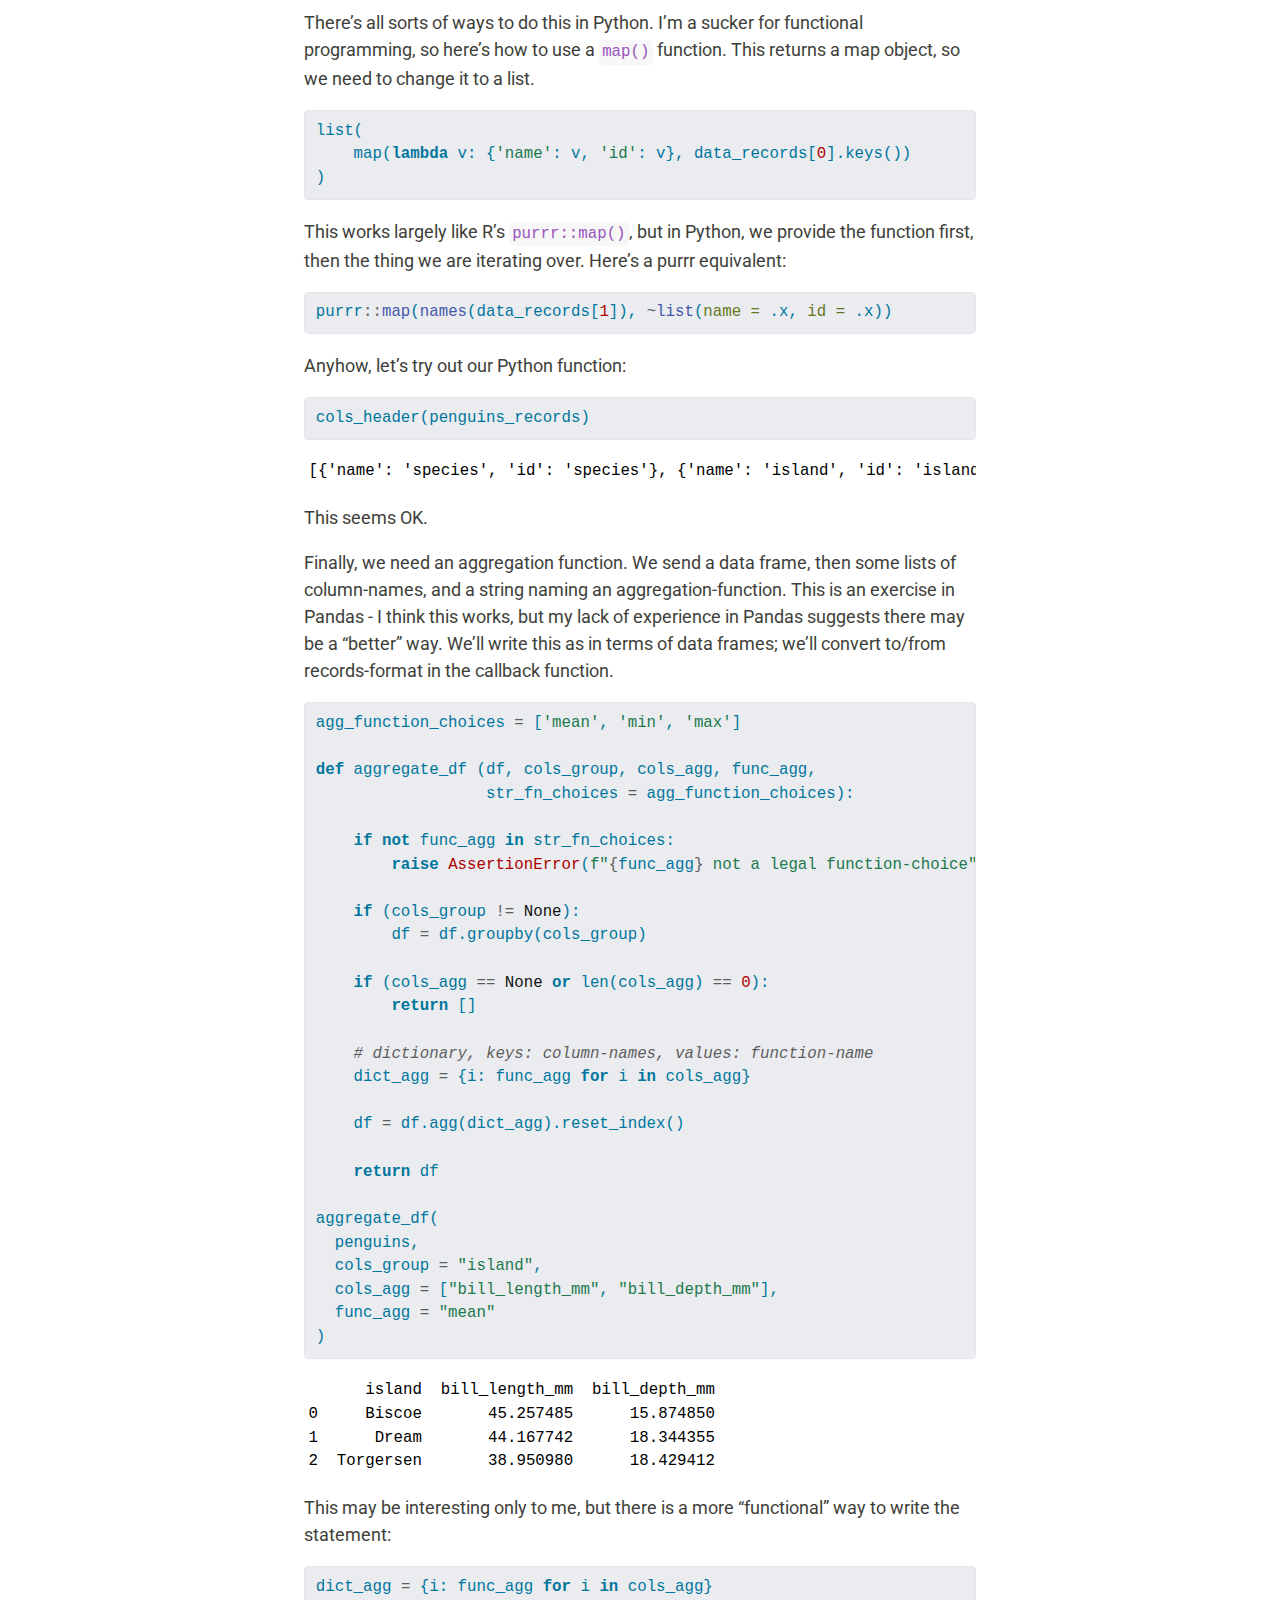
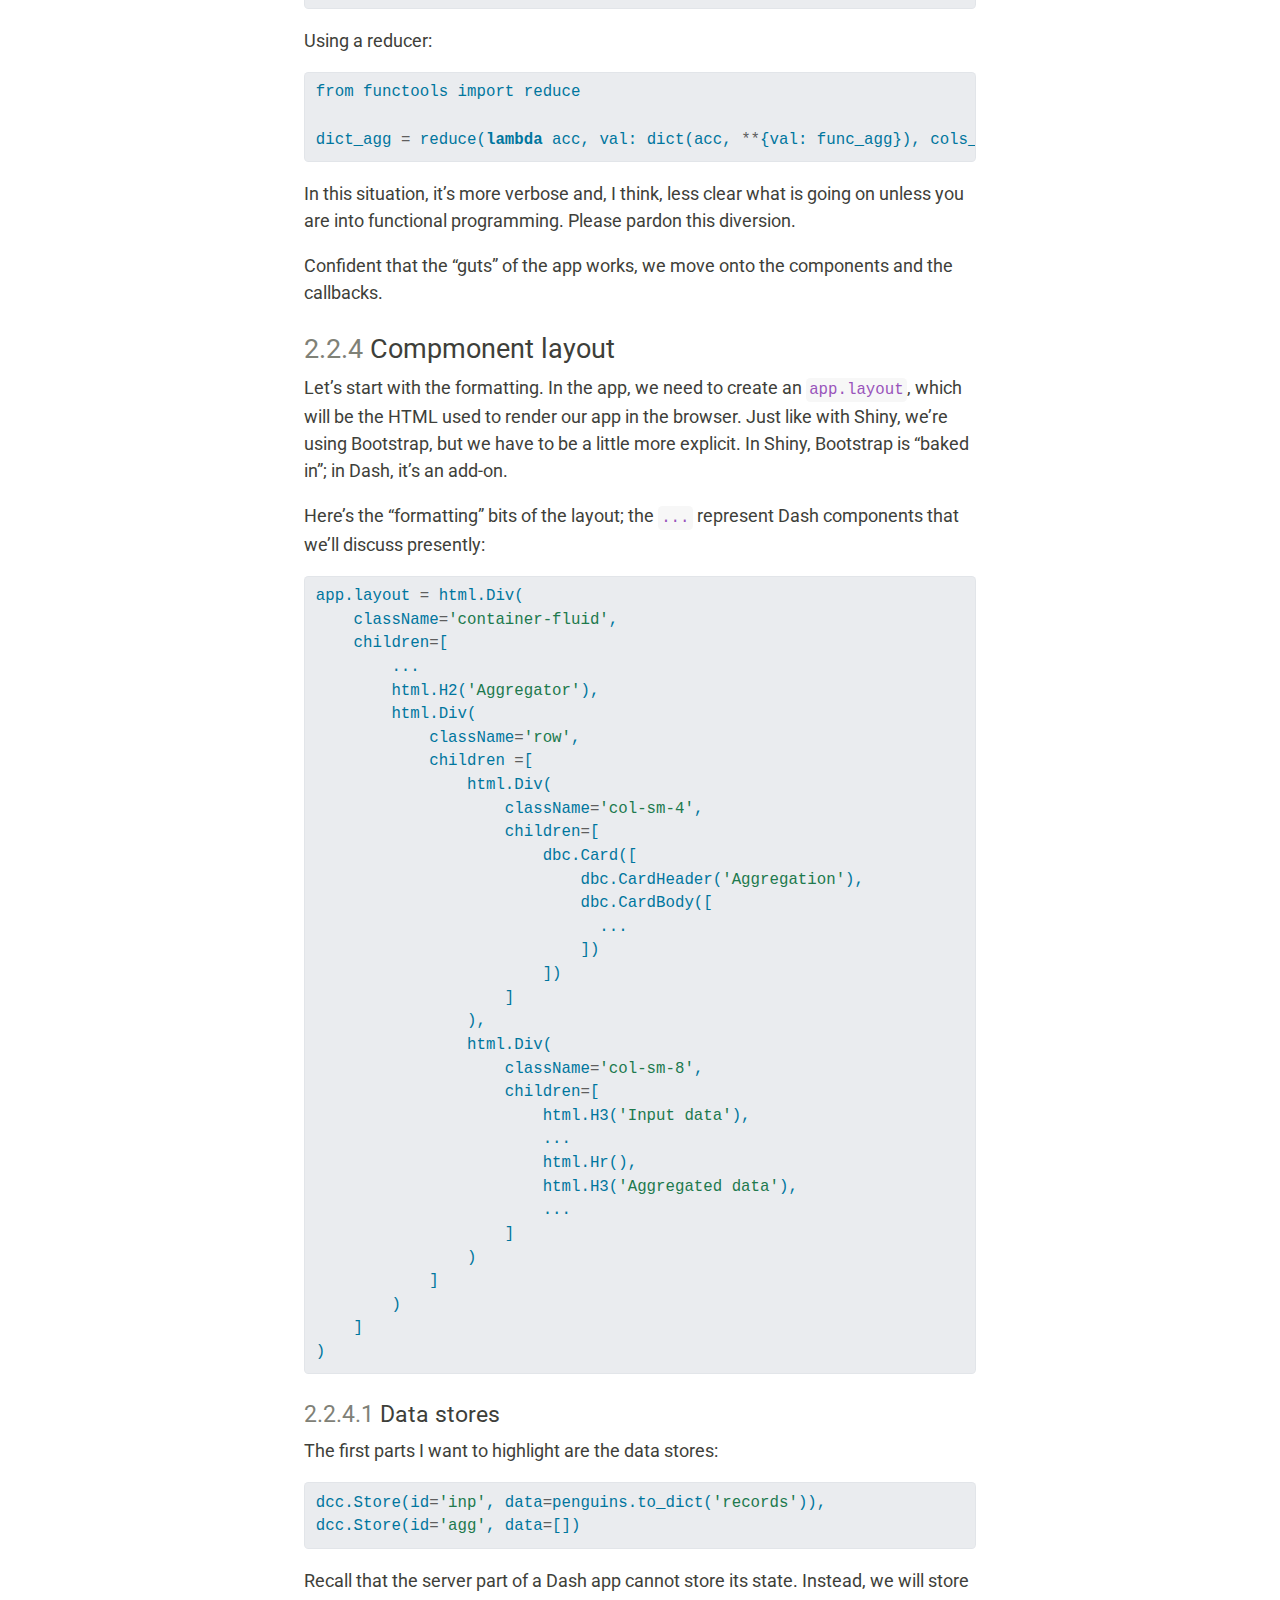
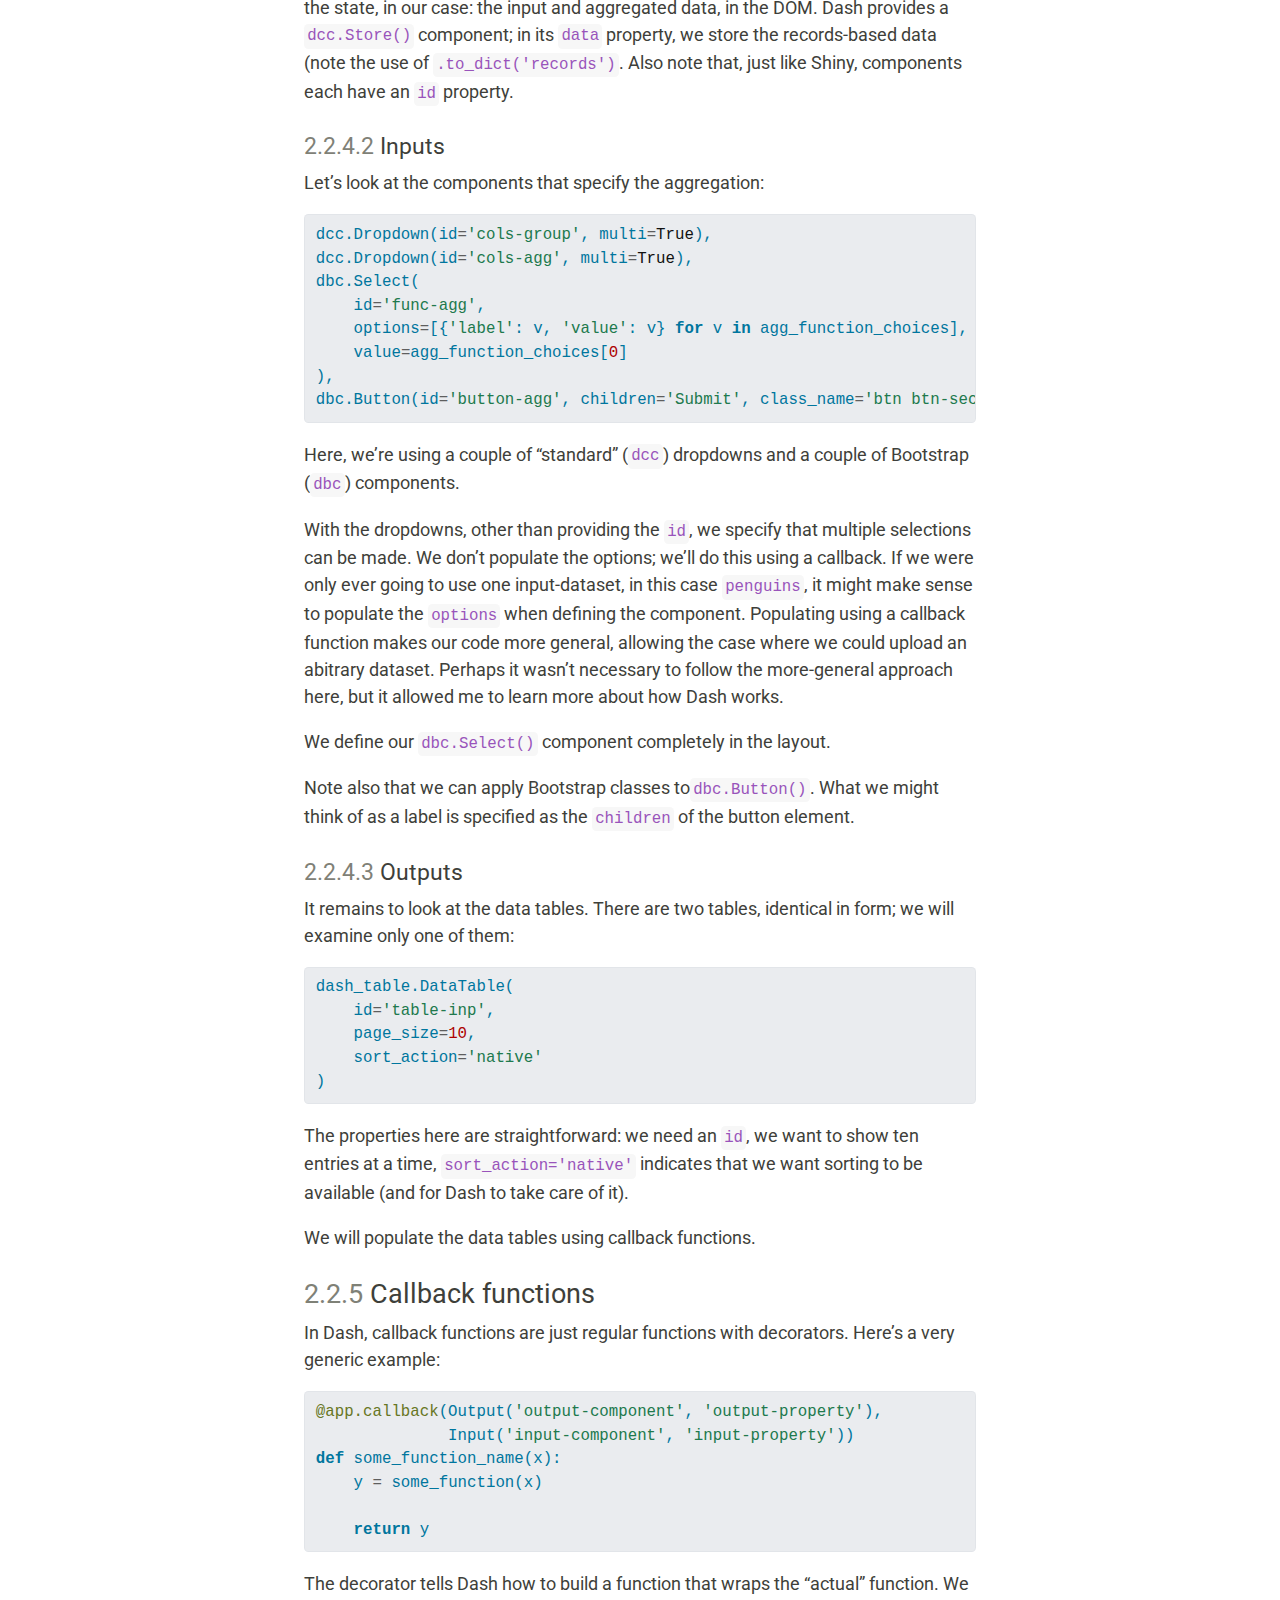
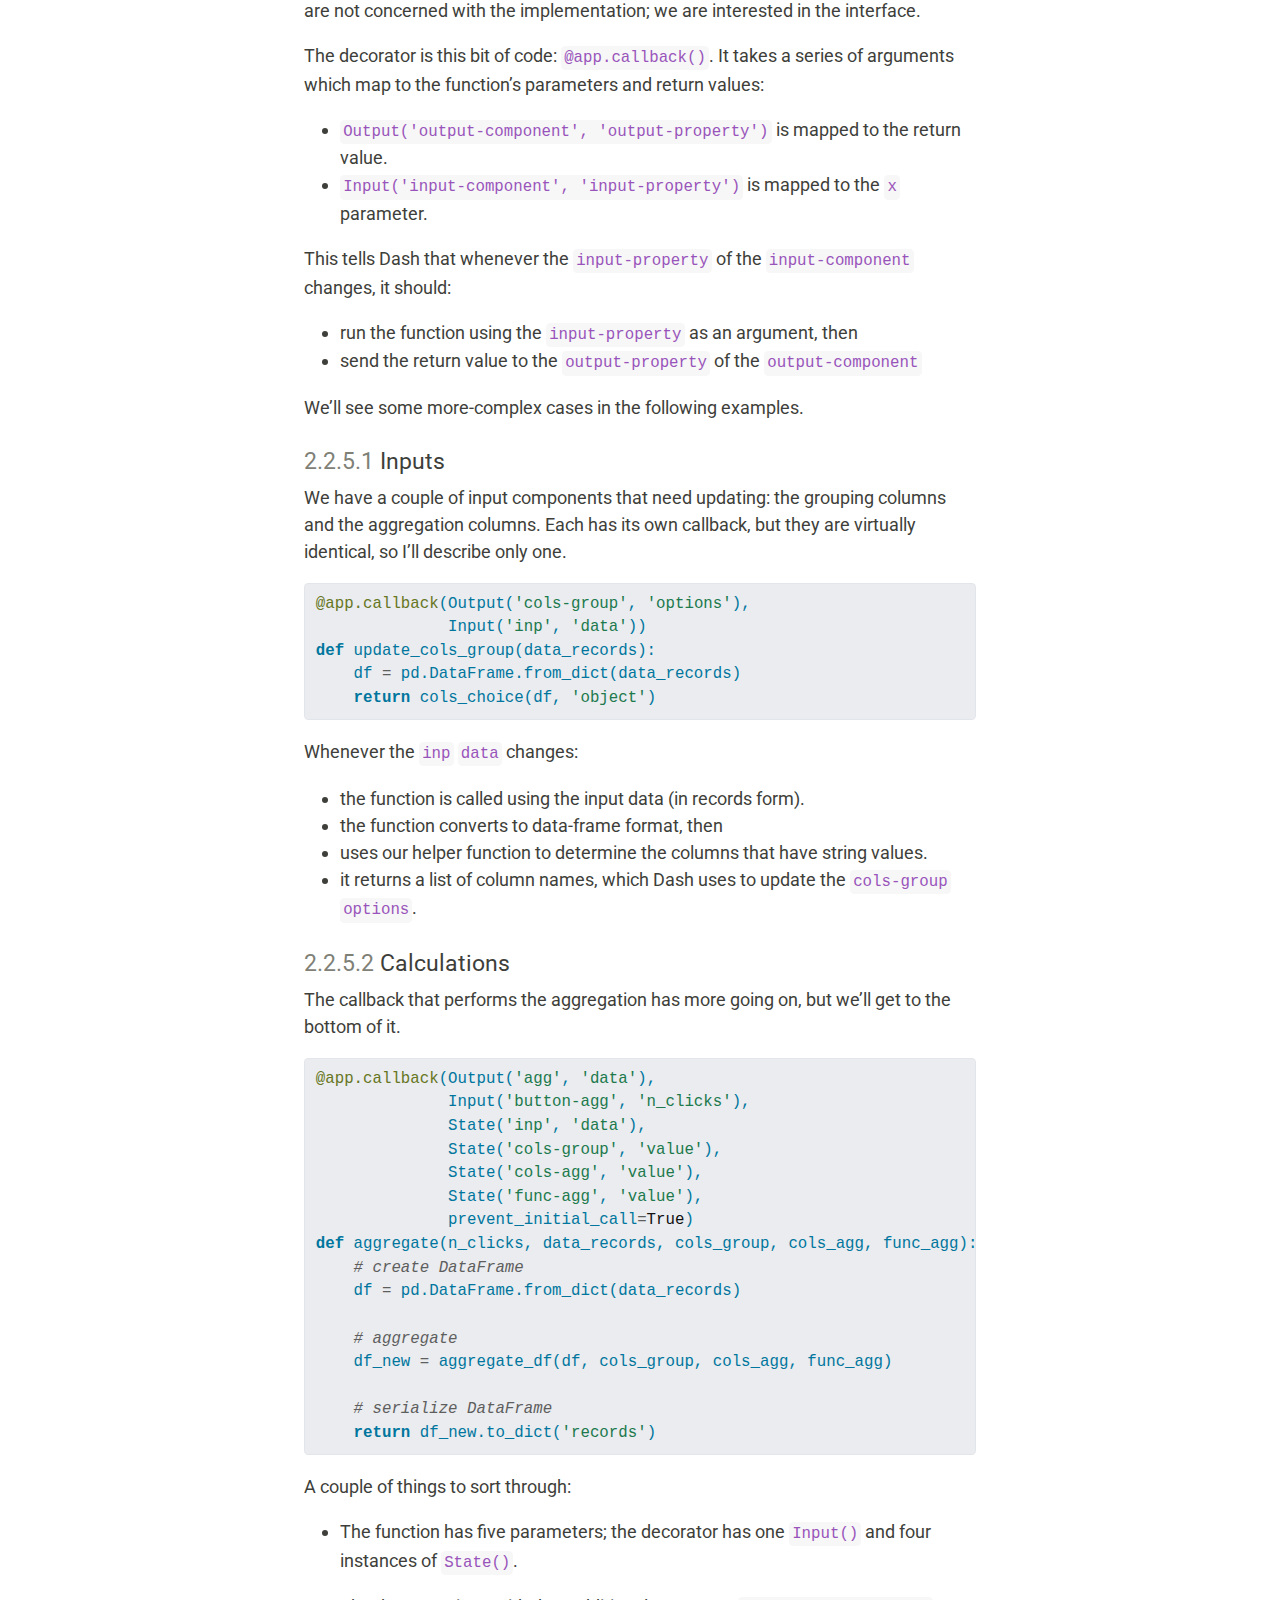
==== commit 5e8c44d6: "Deploying to gh-pages from @ ijlyttle/reactivity-three-ways-quarto@a7f268ed2f09e347afeab2babed9e9ba3" ====
--- a/dash.html
+++ b/dash.html
@@ -283,7 +283,7 @@
 <header id="title-block-header" class="quarto-title-block default">
 
 
-<div class="quarto-title"><h1 class="title d-none d-lg-block display-7"><span class="chapter-number">2</span>&nbsp; <span class="chapter-title">Dash</span></h1></div><div class="quarto-title-meta"><div><div class="quarto-title-meta-heading">Published</div><div class="quarto-title-meta-contents"><p class="date">2022-04-06</p></div></div></div></header>
+<div class="quarto-title"><h1 class="title d-none d-lg-block display-7"><span class="chapter-number">2</span>&nbsp; <span class="chapter-title">Dash</span></h1></div><div class="quarto-title-meta"><div><div class="quarto-title-meta-heading">Published</div><div class="quarto-title-meta-contents"><p class="date">2022-04-07</p></div></div></div></header>
 
 <p>Although it is a gross oversimplification, at first glance Dash seems like Python’s answer to Shiny.</p>
 <p>Accordingly, the goals of this chapter are:</p>
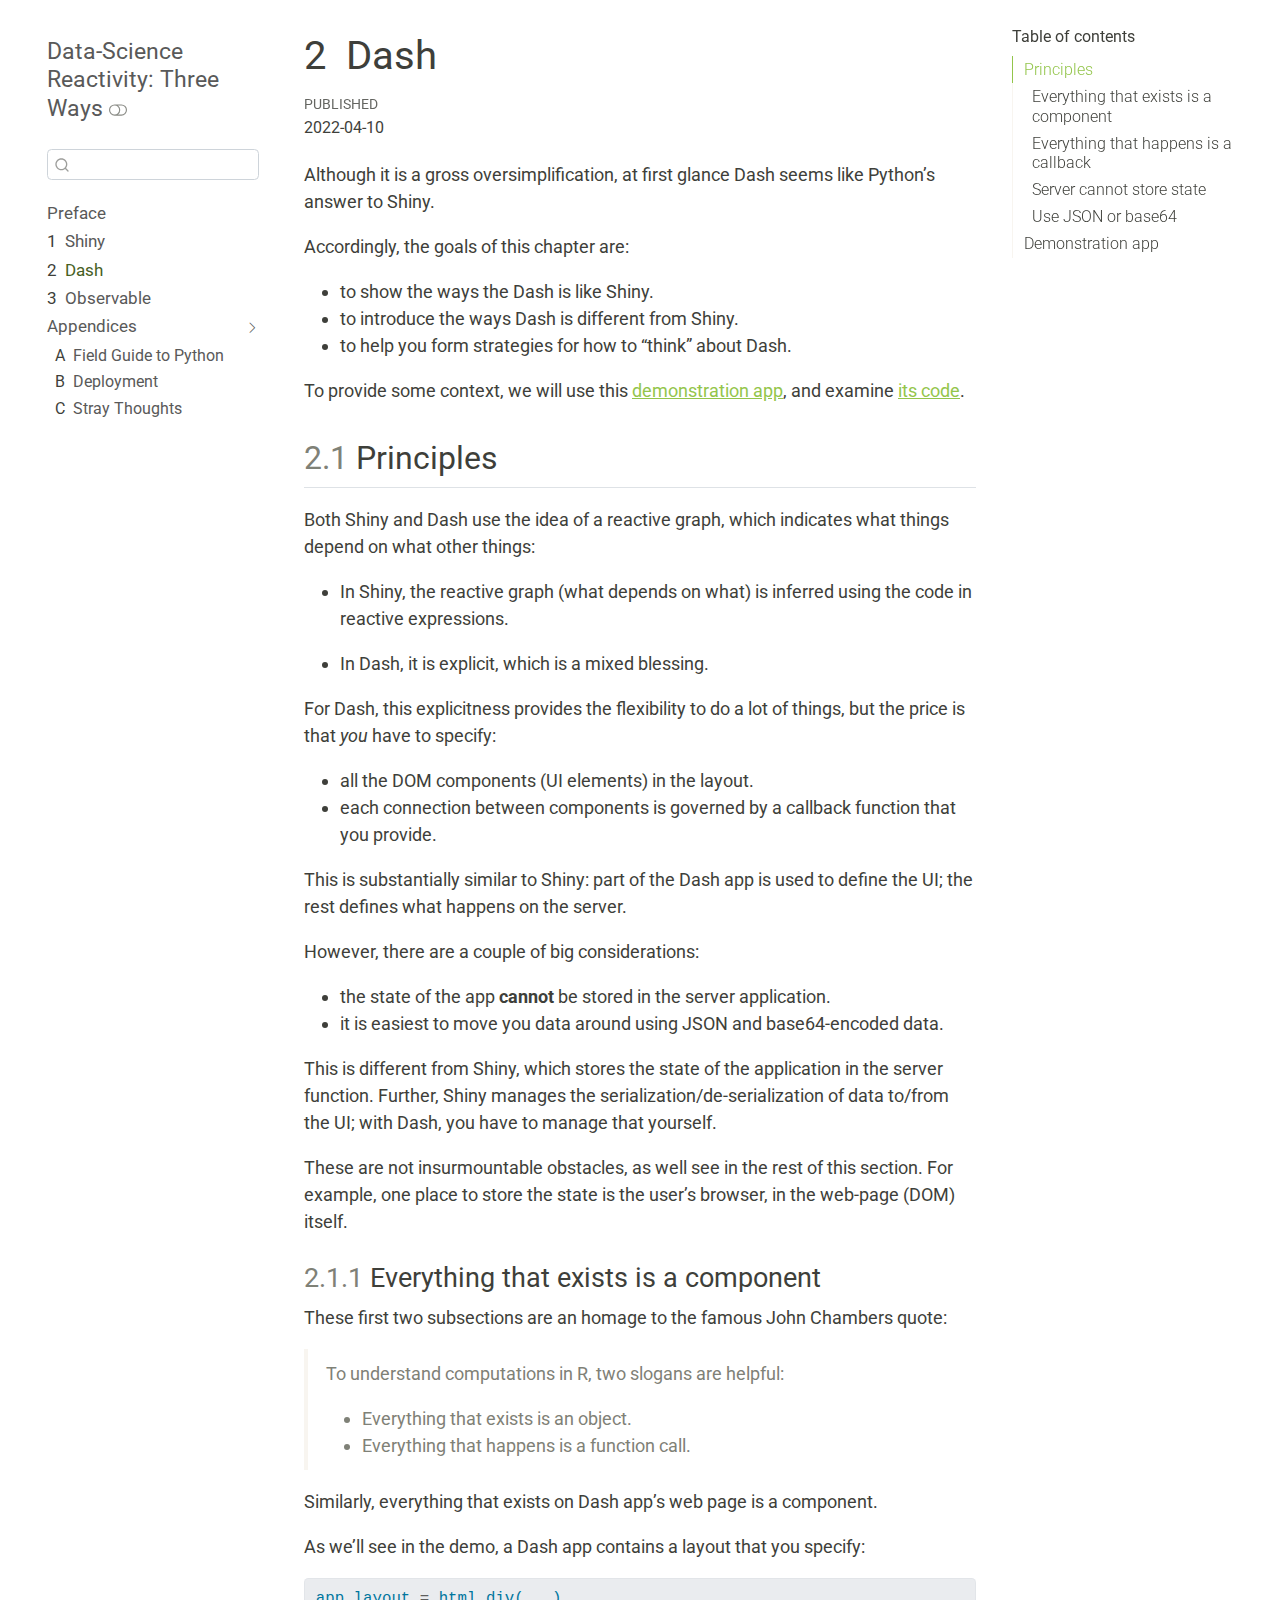
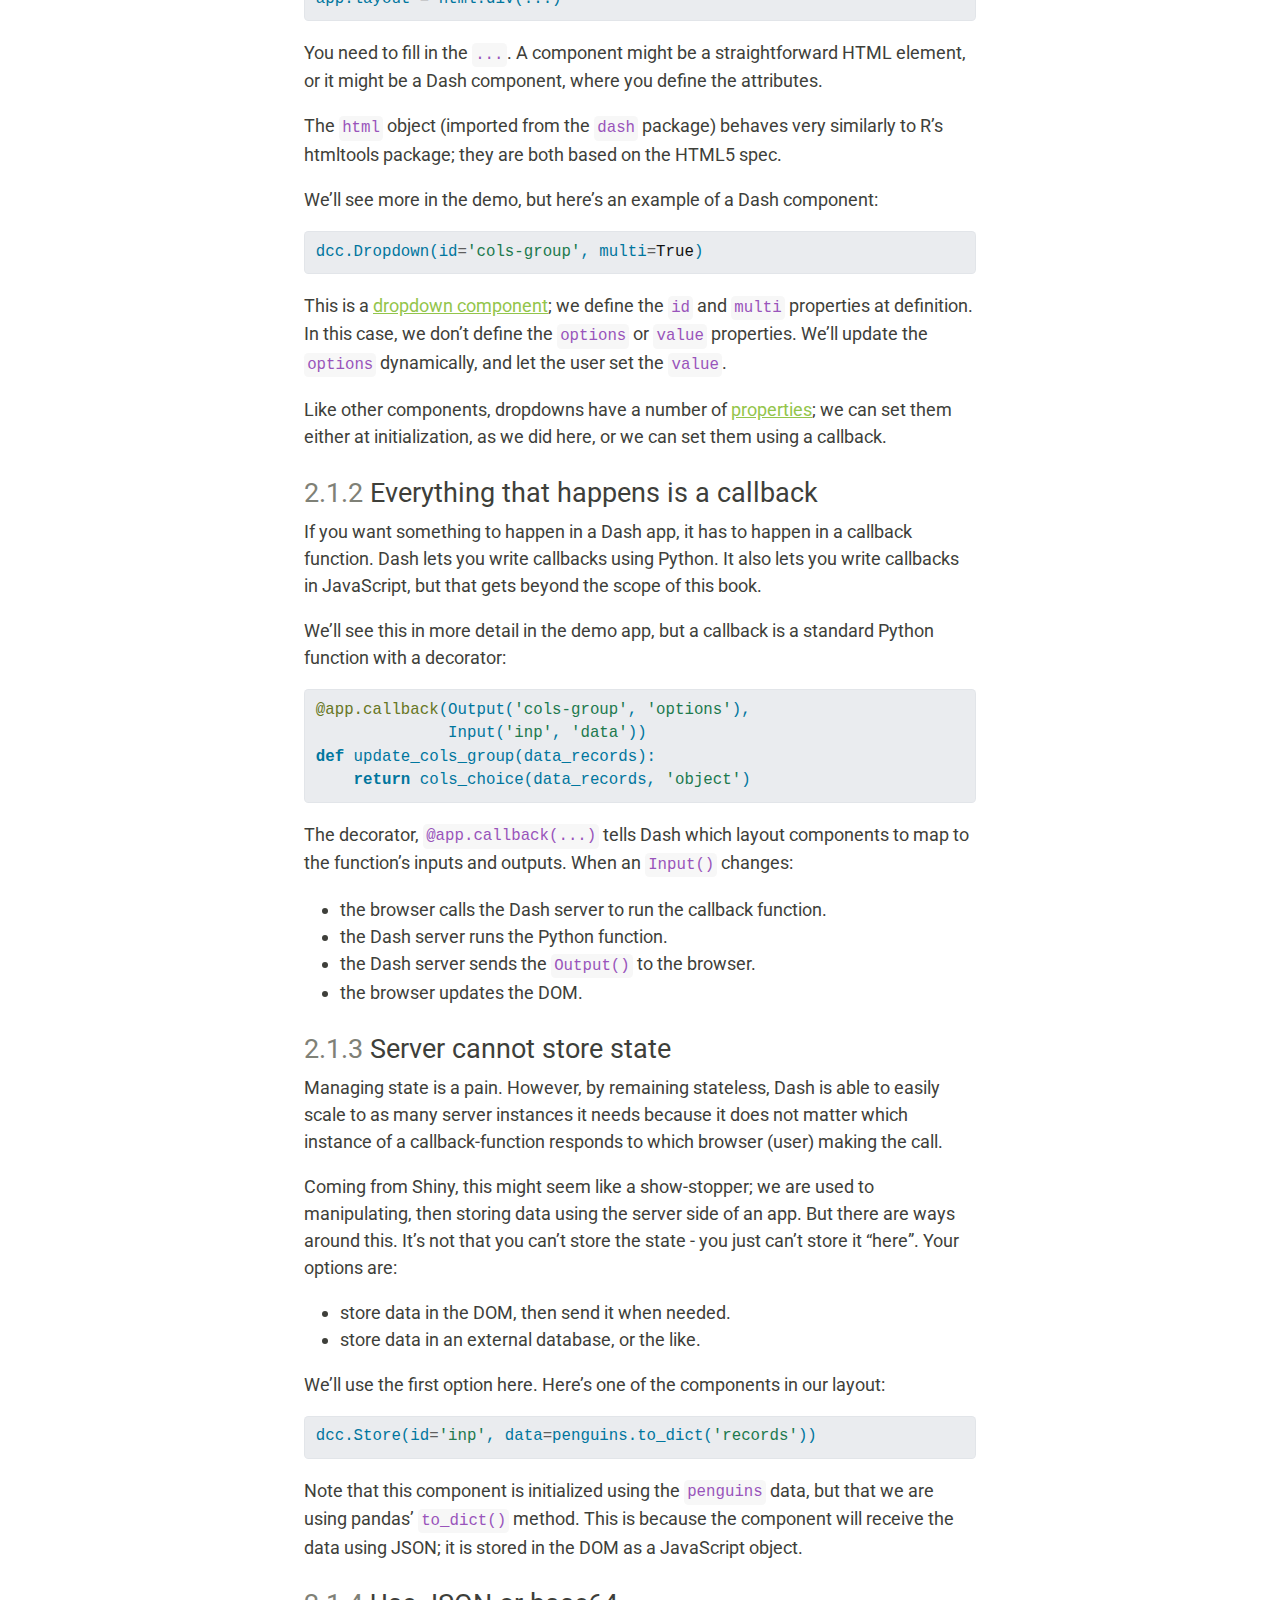
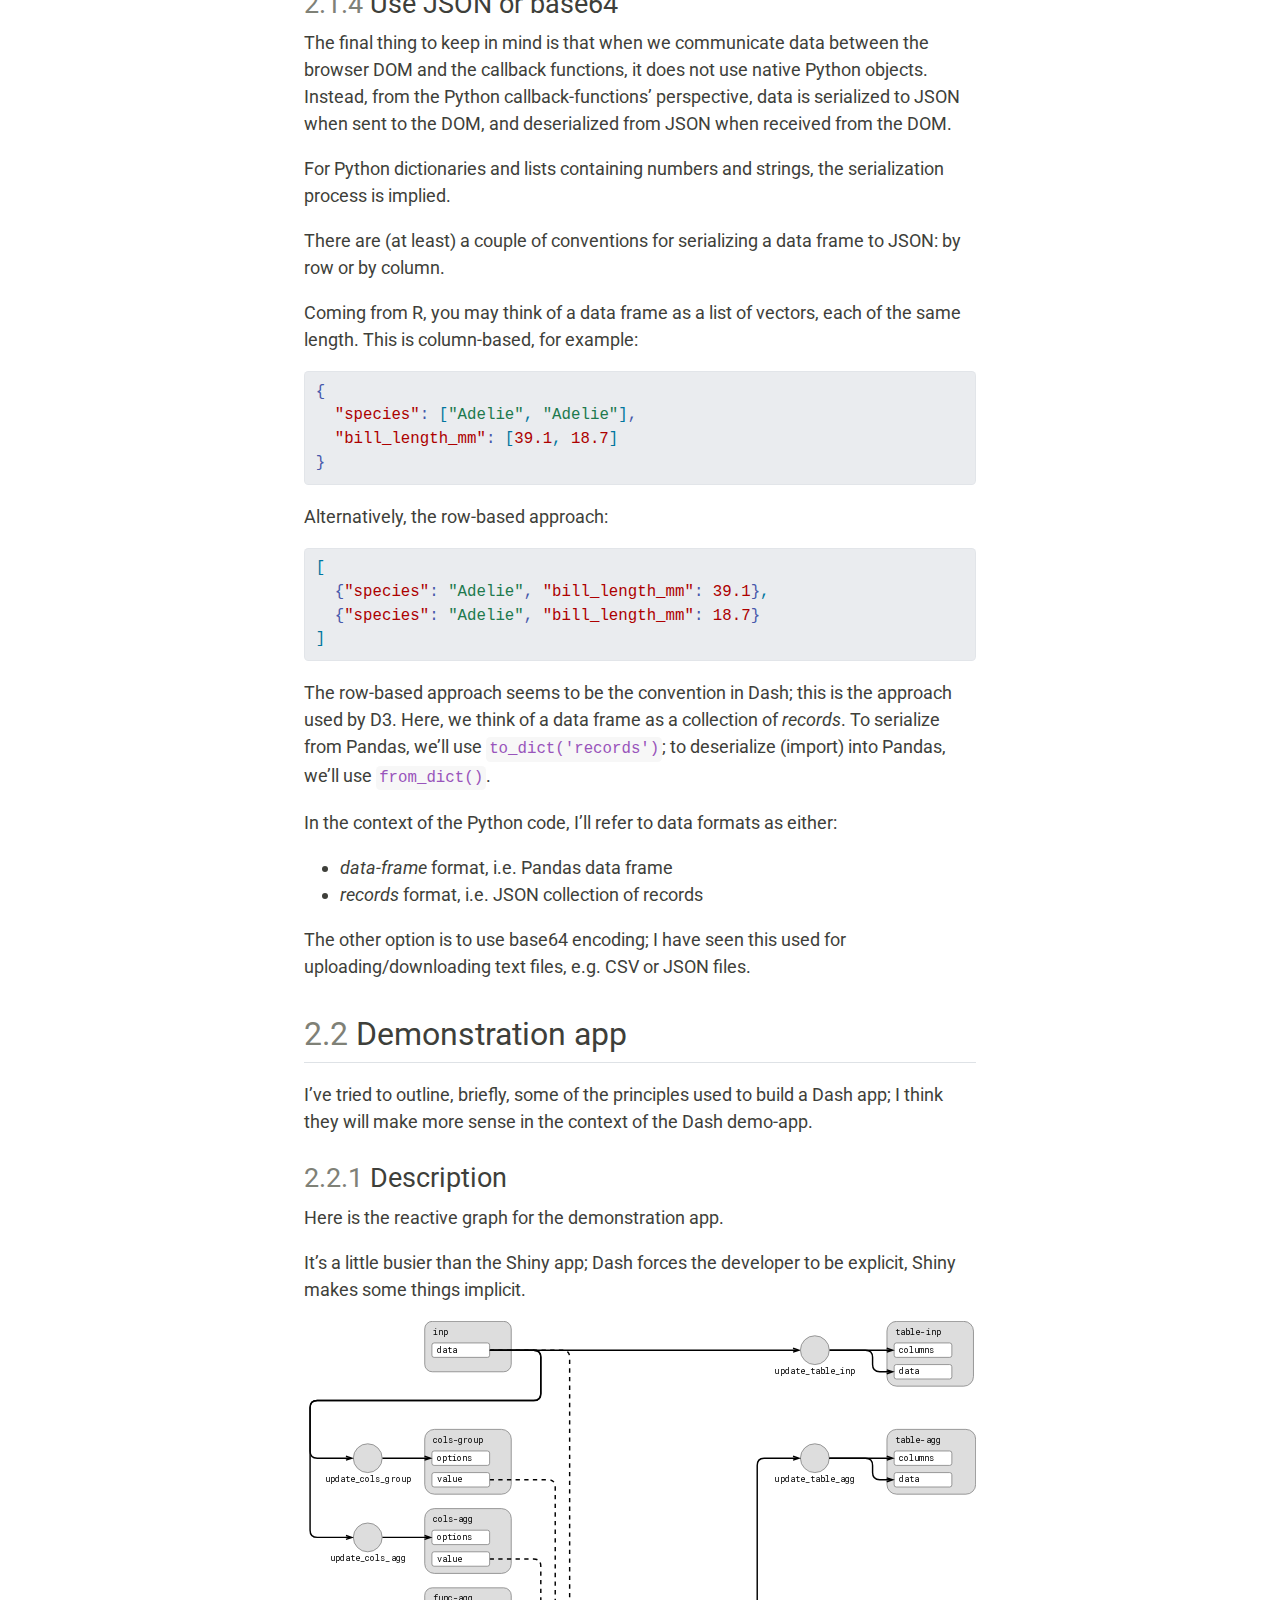
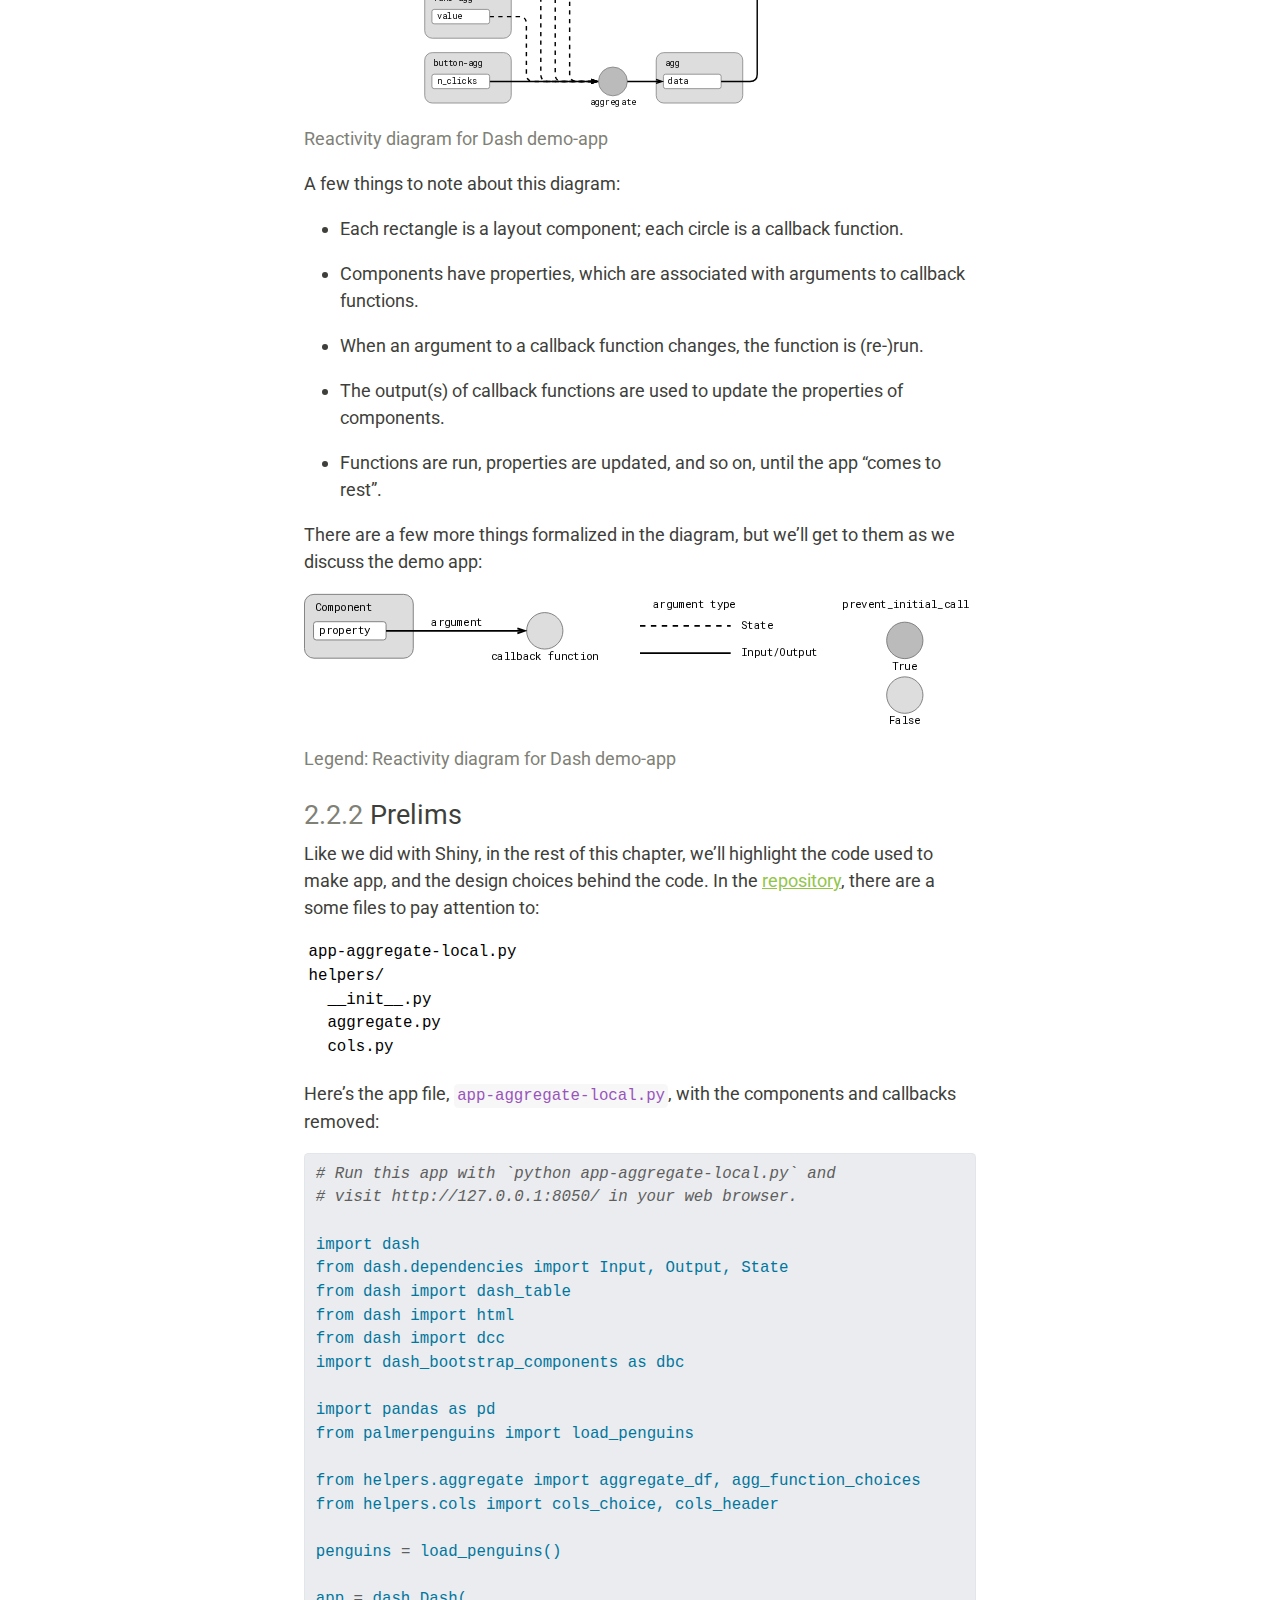
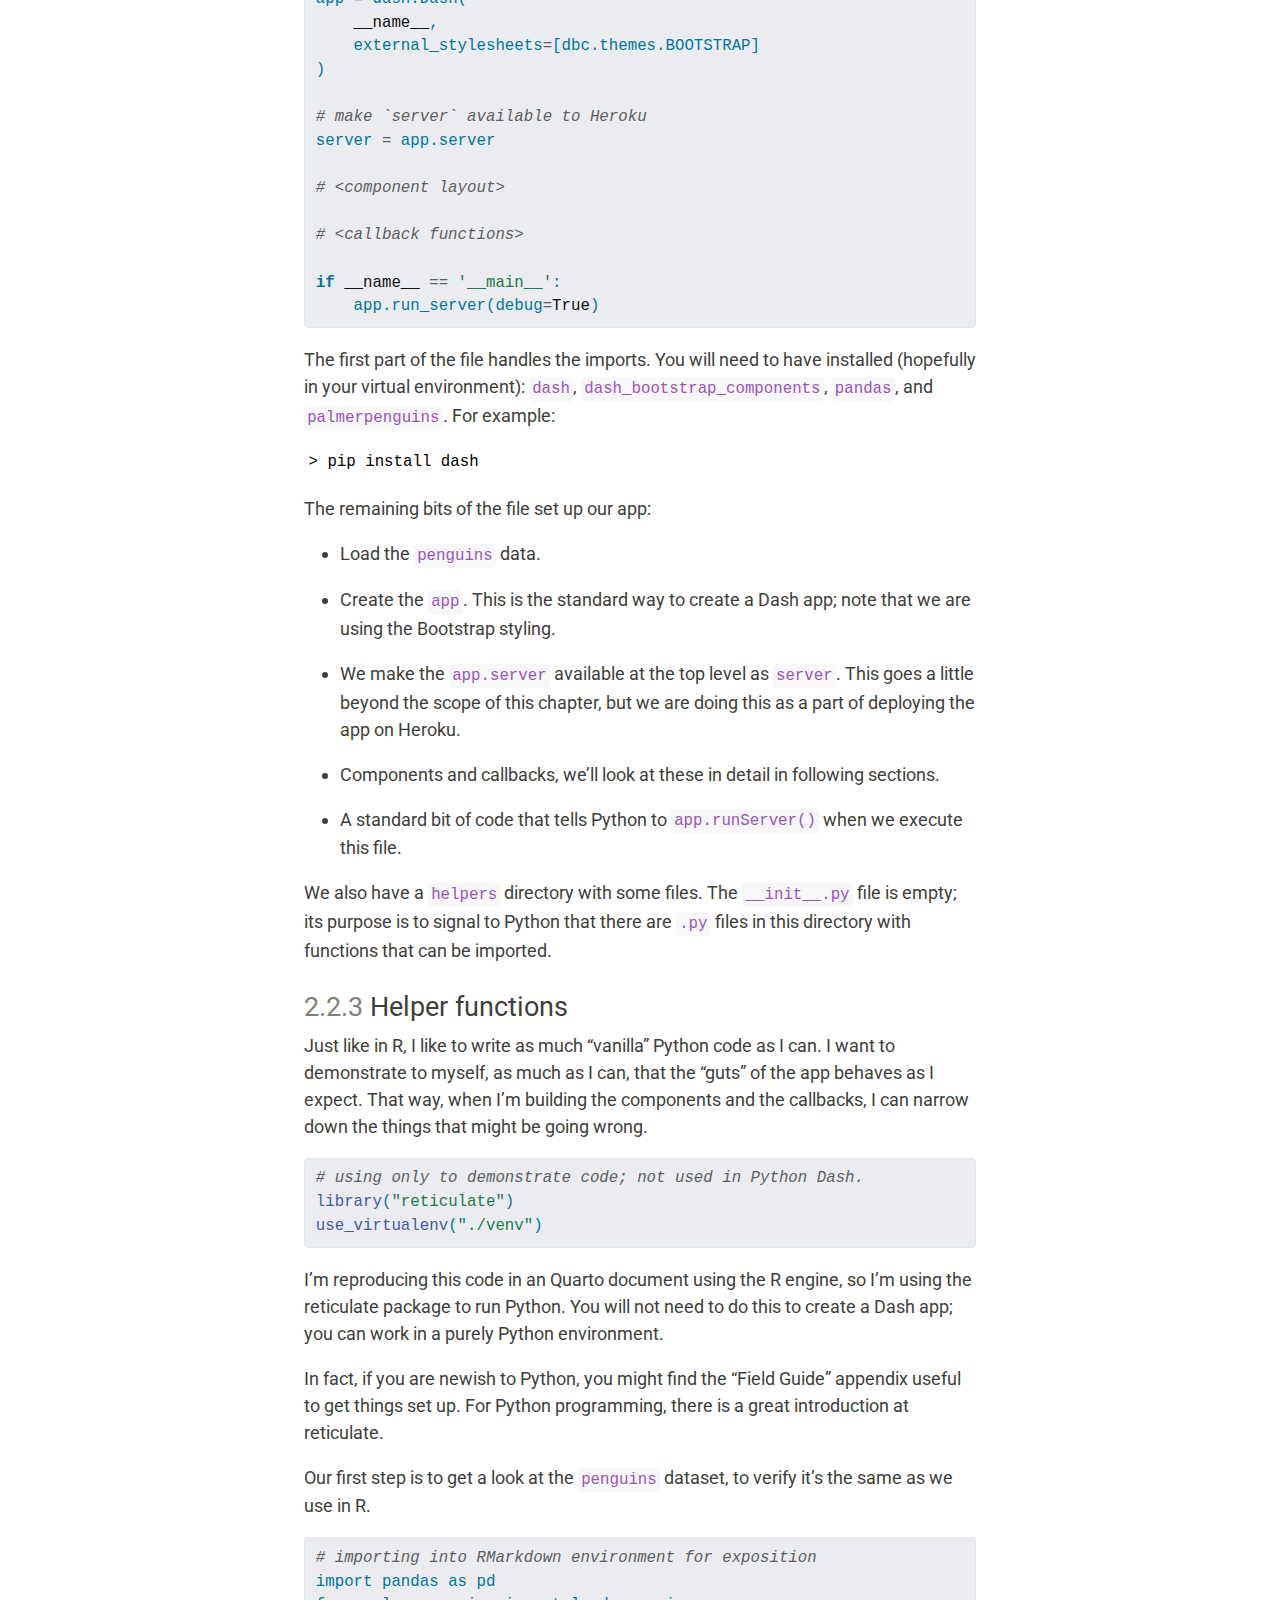
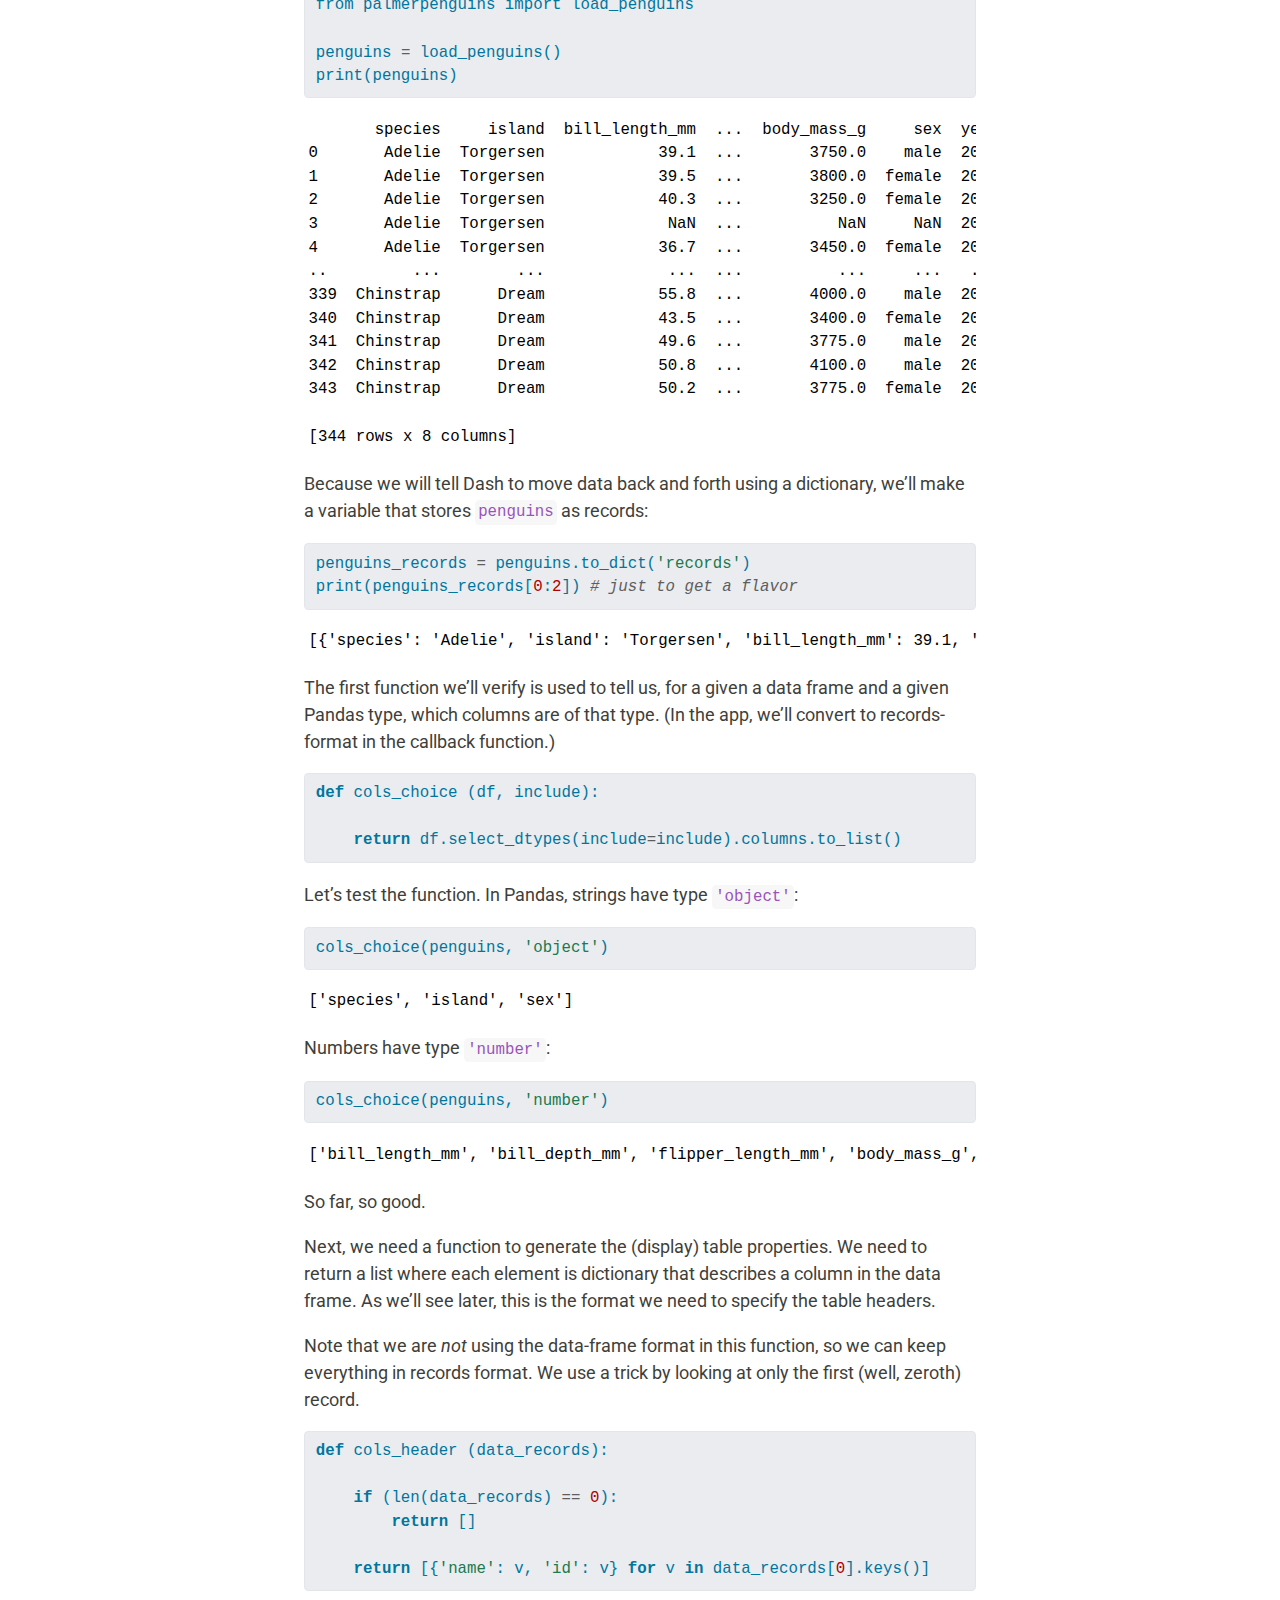
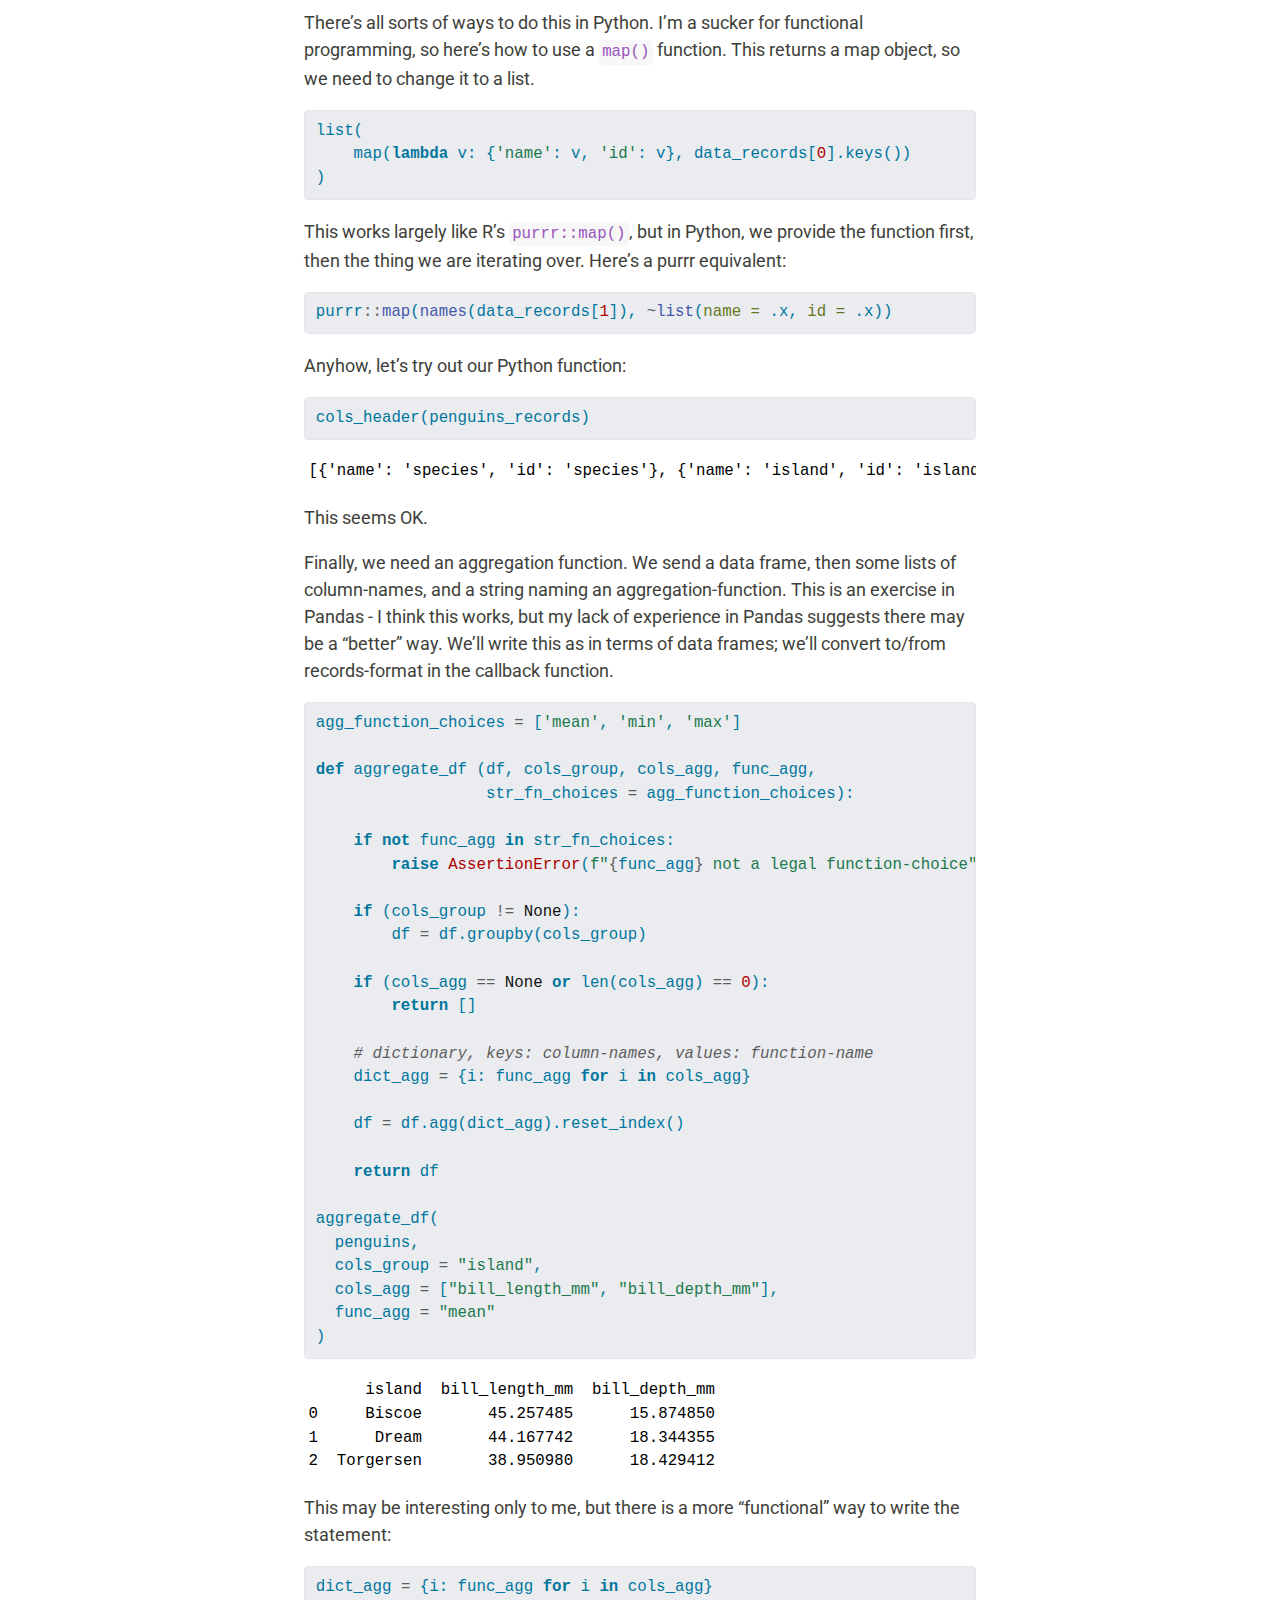
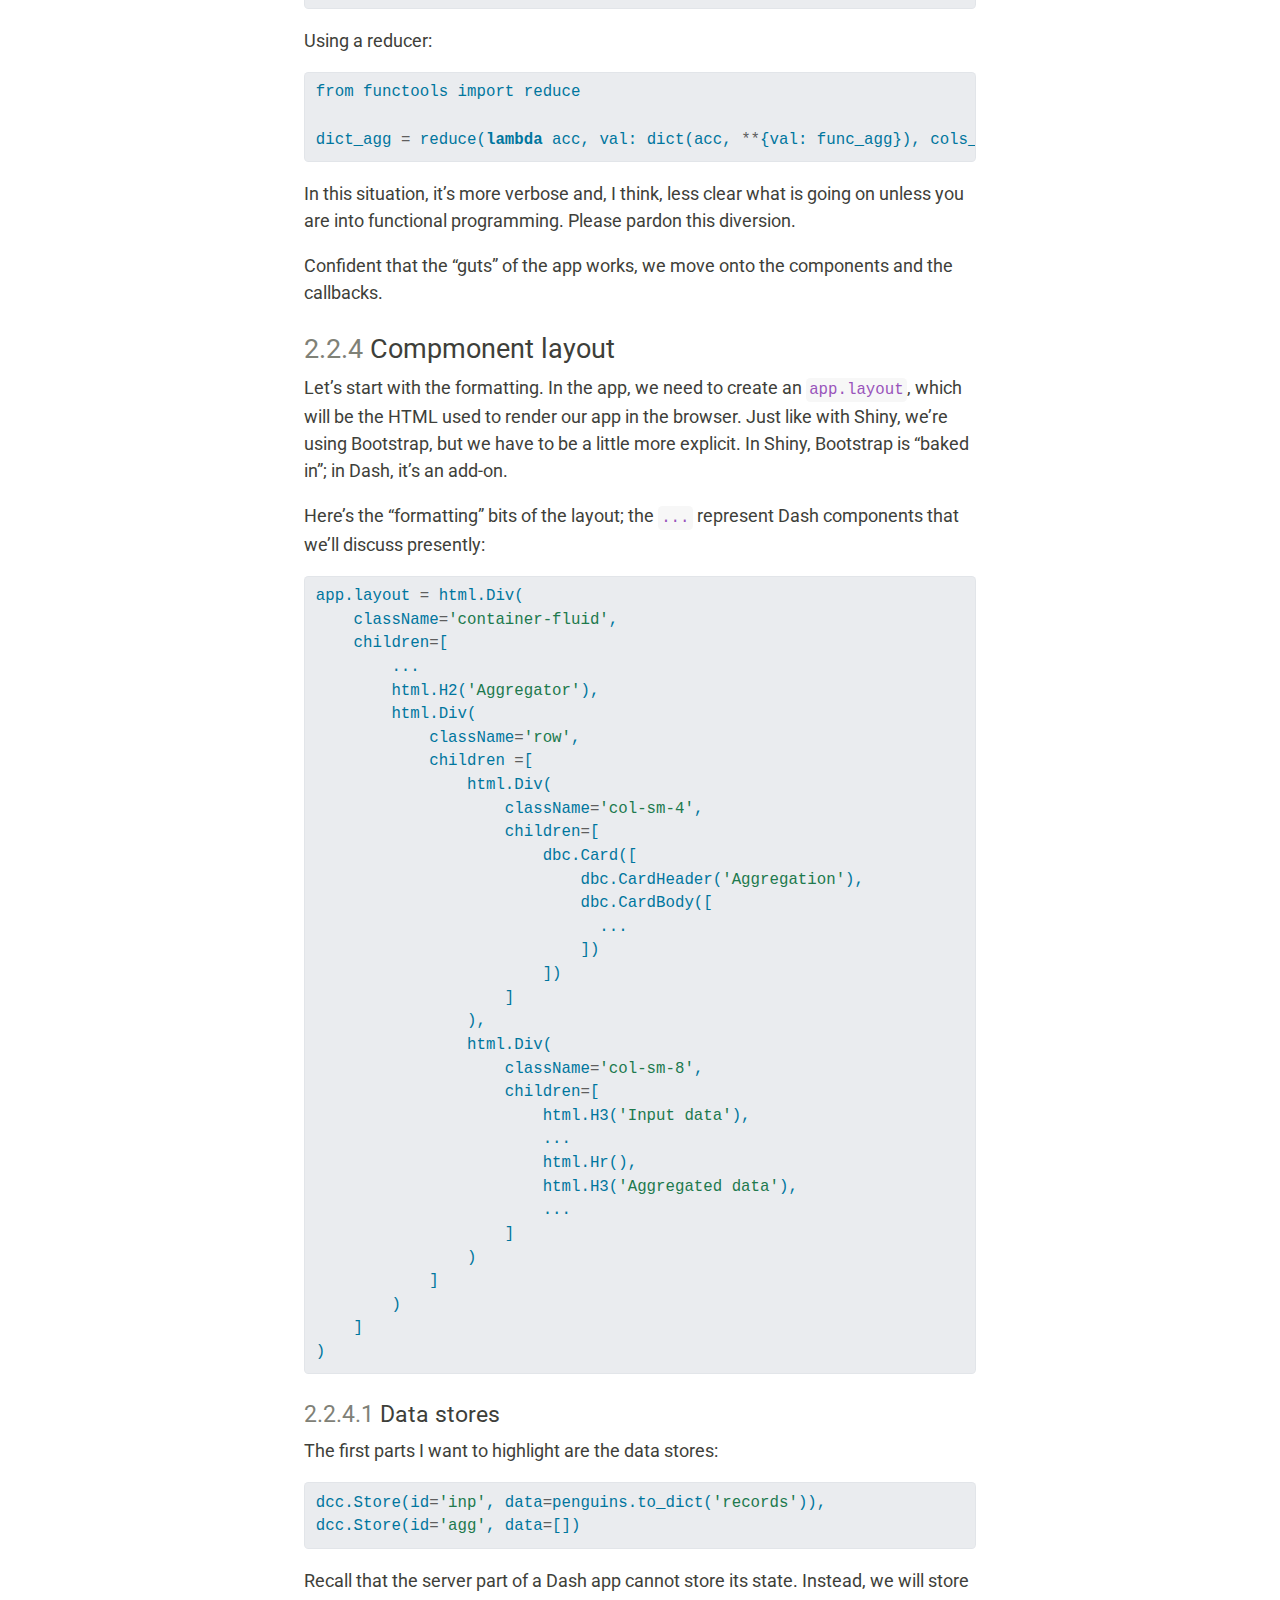
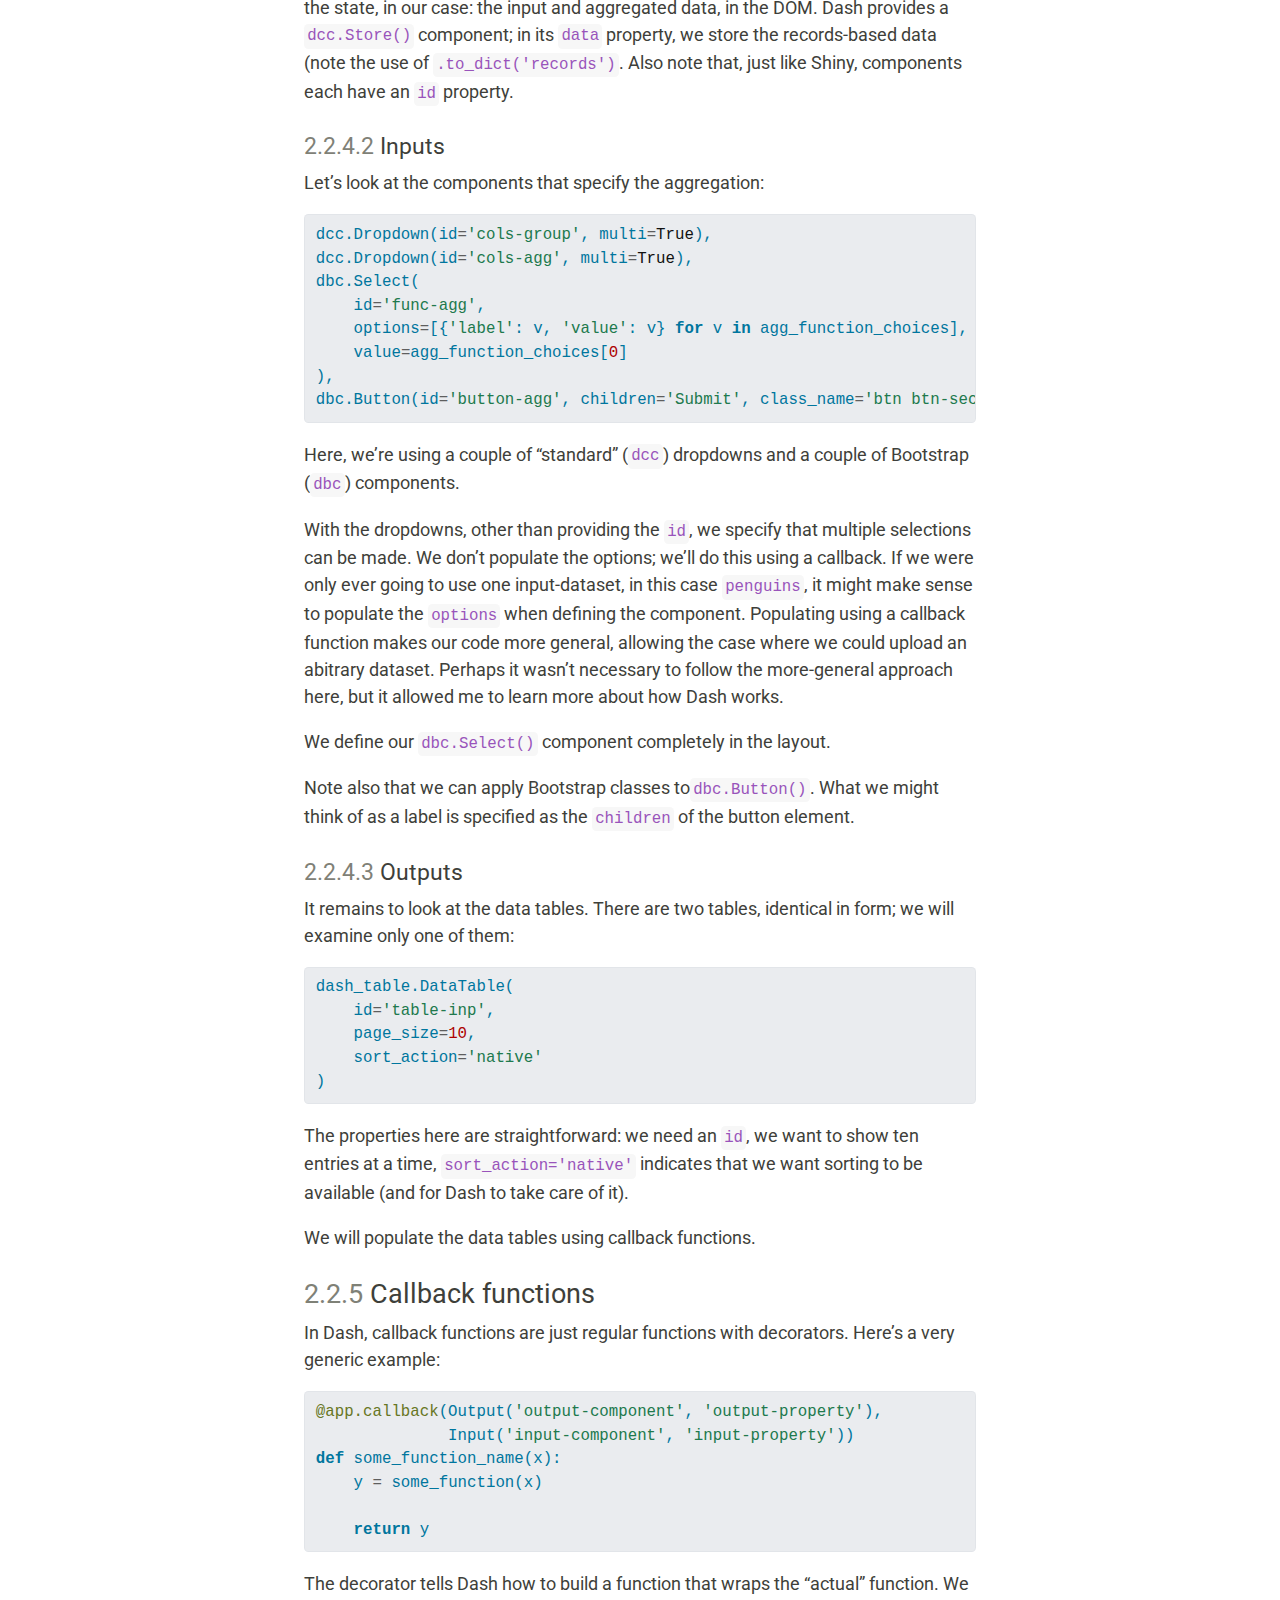
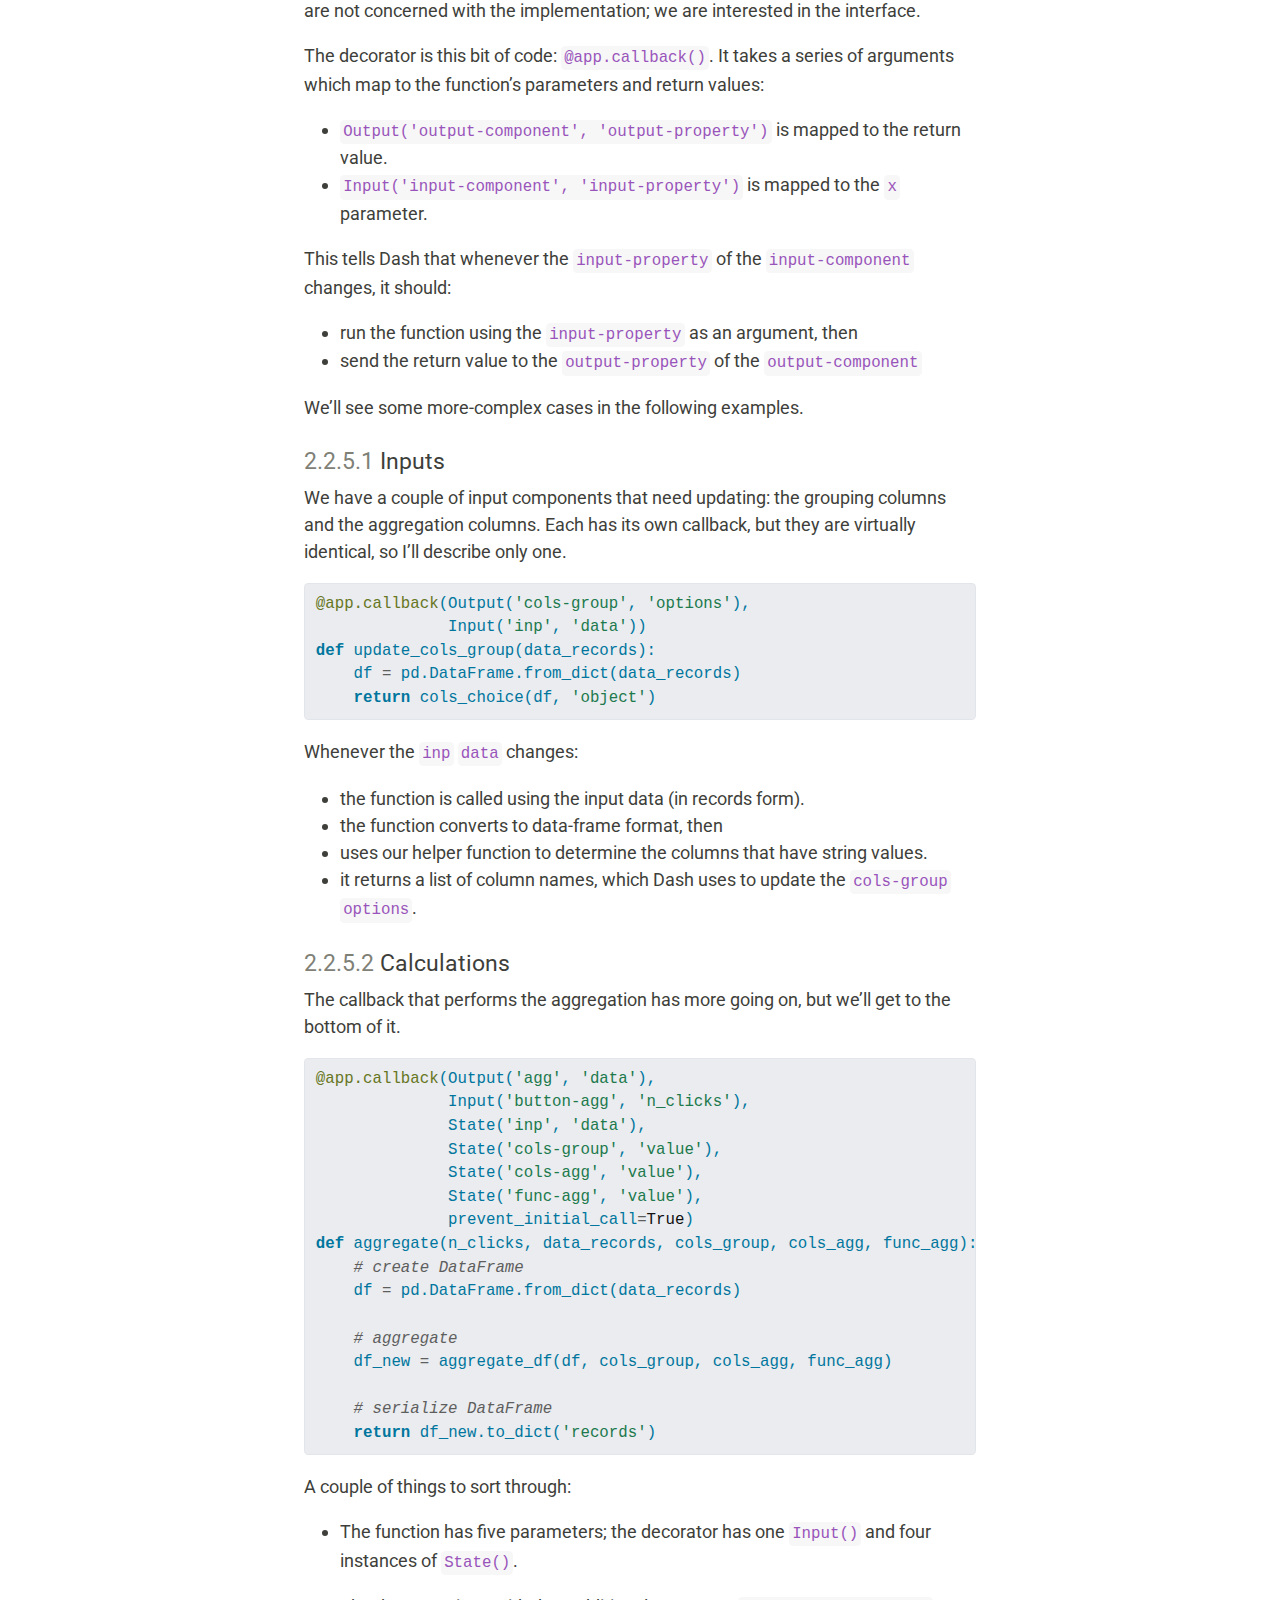
==== commit 8d06cb04: "Deploying to gh-pages from @ ijlyttle/reactivity-three-ways-quarto@4a72f3a3738b8b4b7397770b3e5109a1d" ====
--- a/dash.html
+++ b/dash.html
@@ -1,7 +1,7 @@
 <!DOCTYPE html>
 <html xmlns="http://www.w3.org/1999/xhtml" lang="en" xml:lang="en"><head>
   <meta charset="utf-8">
-  <meta name="generator" content="quarto-0.9.194">
+  <meta name="generator" content="quarto-0.9.227">
   <meta name="viewport" content="width=device-width, initial-scale=1.0, user-scalable=yes">
   <title>Data-Science Reactivity: Three Ways - 2&nbsp; Dash</title>
   <style>
@@ -175,6 +175,7 @@
   <!--[if lt IE 9]>
     <script src="//cdnjs.cloudflare.com/ajax/libs/html5shiv/3.7.3/html5shiv-printshiv.min.js"></script>
   <![endif]-->
+  <link rel="stylesheet" href="nocheckbox.css">
 </head>
 <body class="floating">
 <div id="quarto-search-results"></div>
@@ -283,7 +284,7 @@
 <header id="title-block-header" class="quarto-title-block default">
 
 
-<div class="quarto-title"><h1 class="title d-none d-lg-block display-7"><span class="chapter-number">2</span>&nbsp; <span class="chapter-title">Dash</span></h1></div><div class="quarto-title-meta"><div><div class="quarto-title-meta-heading">Published</div><div class="quarto-title-meta-contents"><p class="date">2022-04-07</p></div></div></div></header>
+<div class="quarto-title"><h1 class="title d-none d-lg-block display-7"><span class="chapter-number">2</span>&nbsp; <span class="chapter-title">Dash</span></h1></div><div class="quarto-title-meta"><div><div class="quarto-title-meta-heading">Published</div><div class="quarto-title-meta-contents"><p class="date">2022-04-10</p></div></div></div></header>
 
 <p>Although it is a gross oversimplification, at first glance Dash seems like Python’s answer to Shiny.</p>
 <p>Accordingly, the goals of this chapter are:</p>
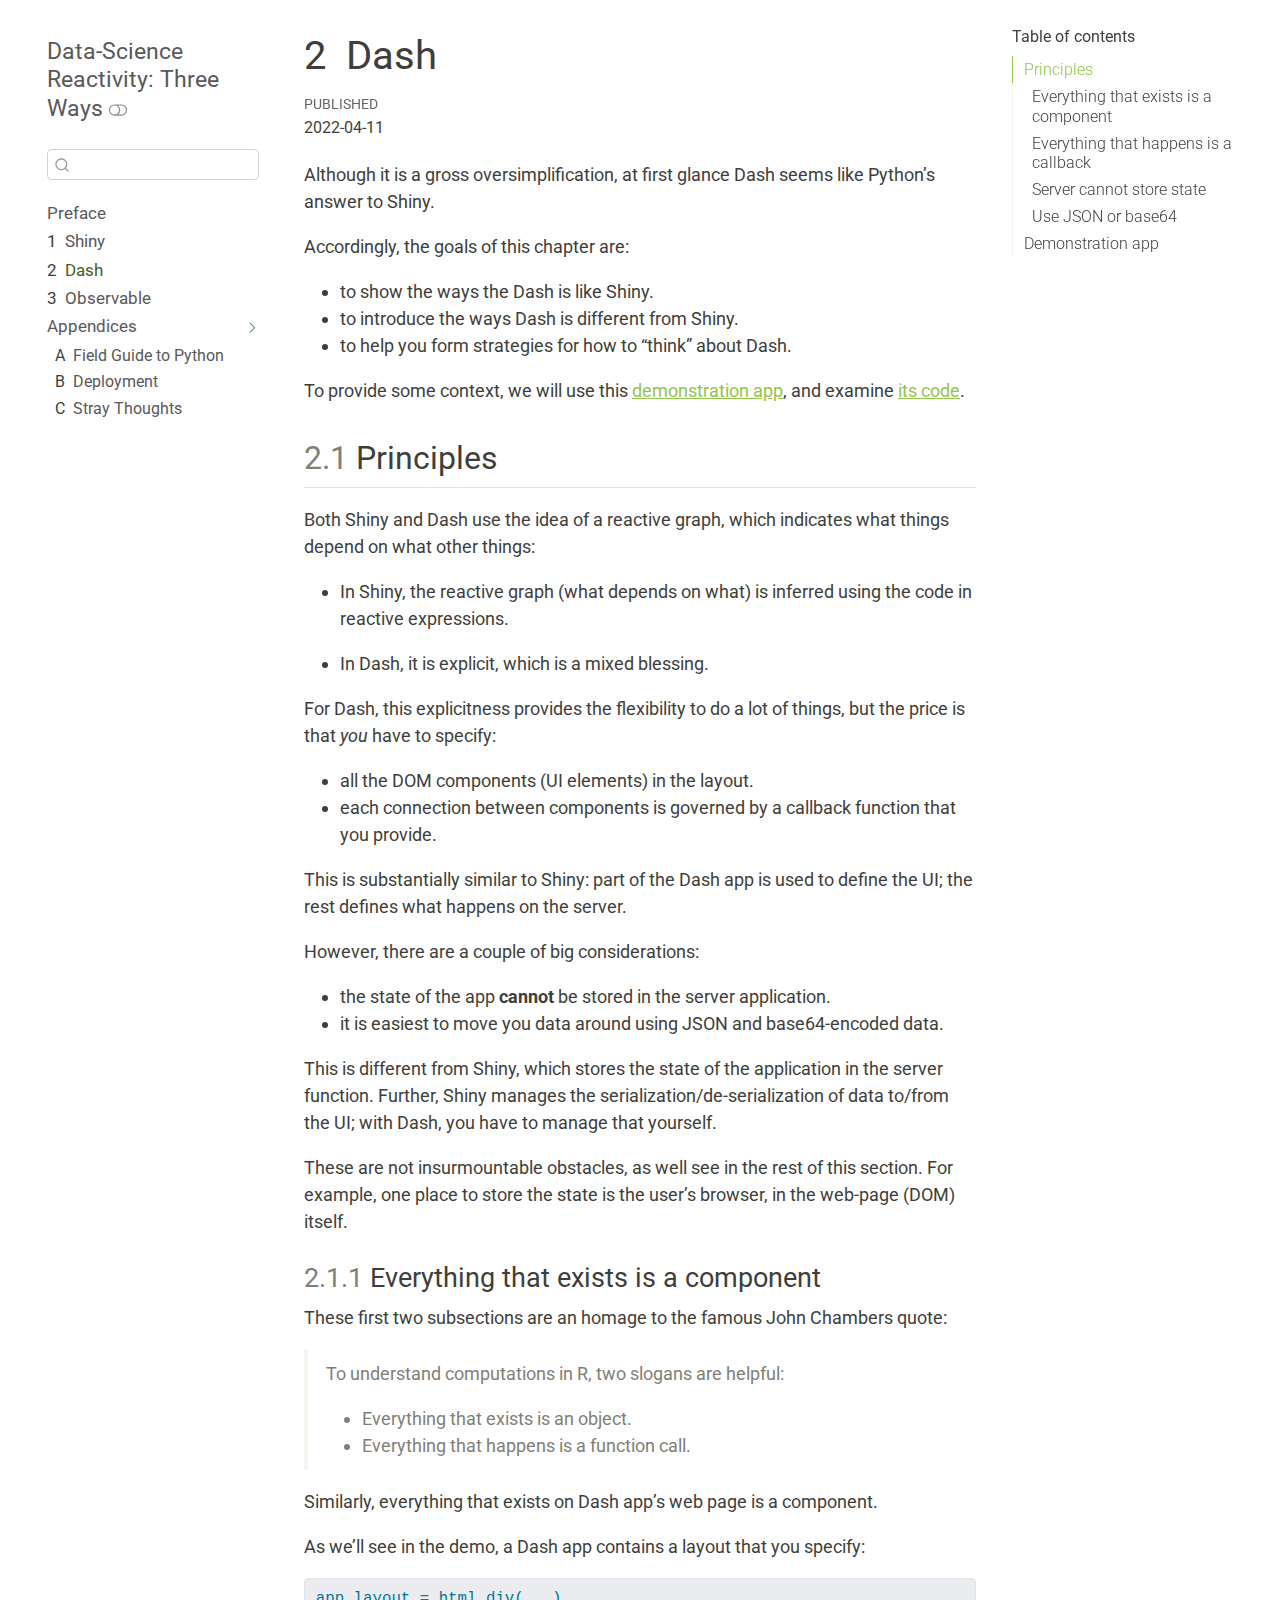
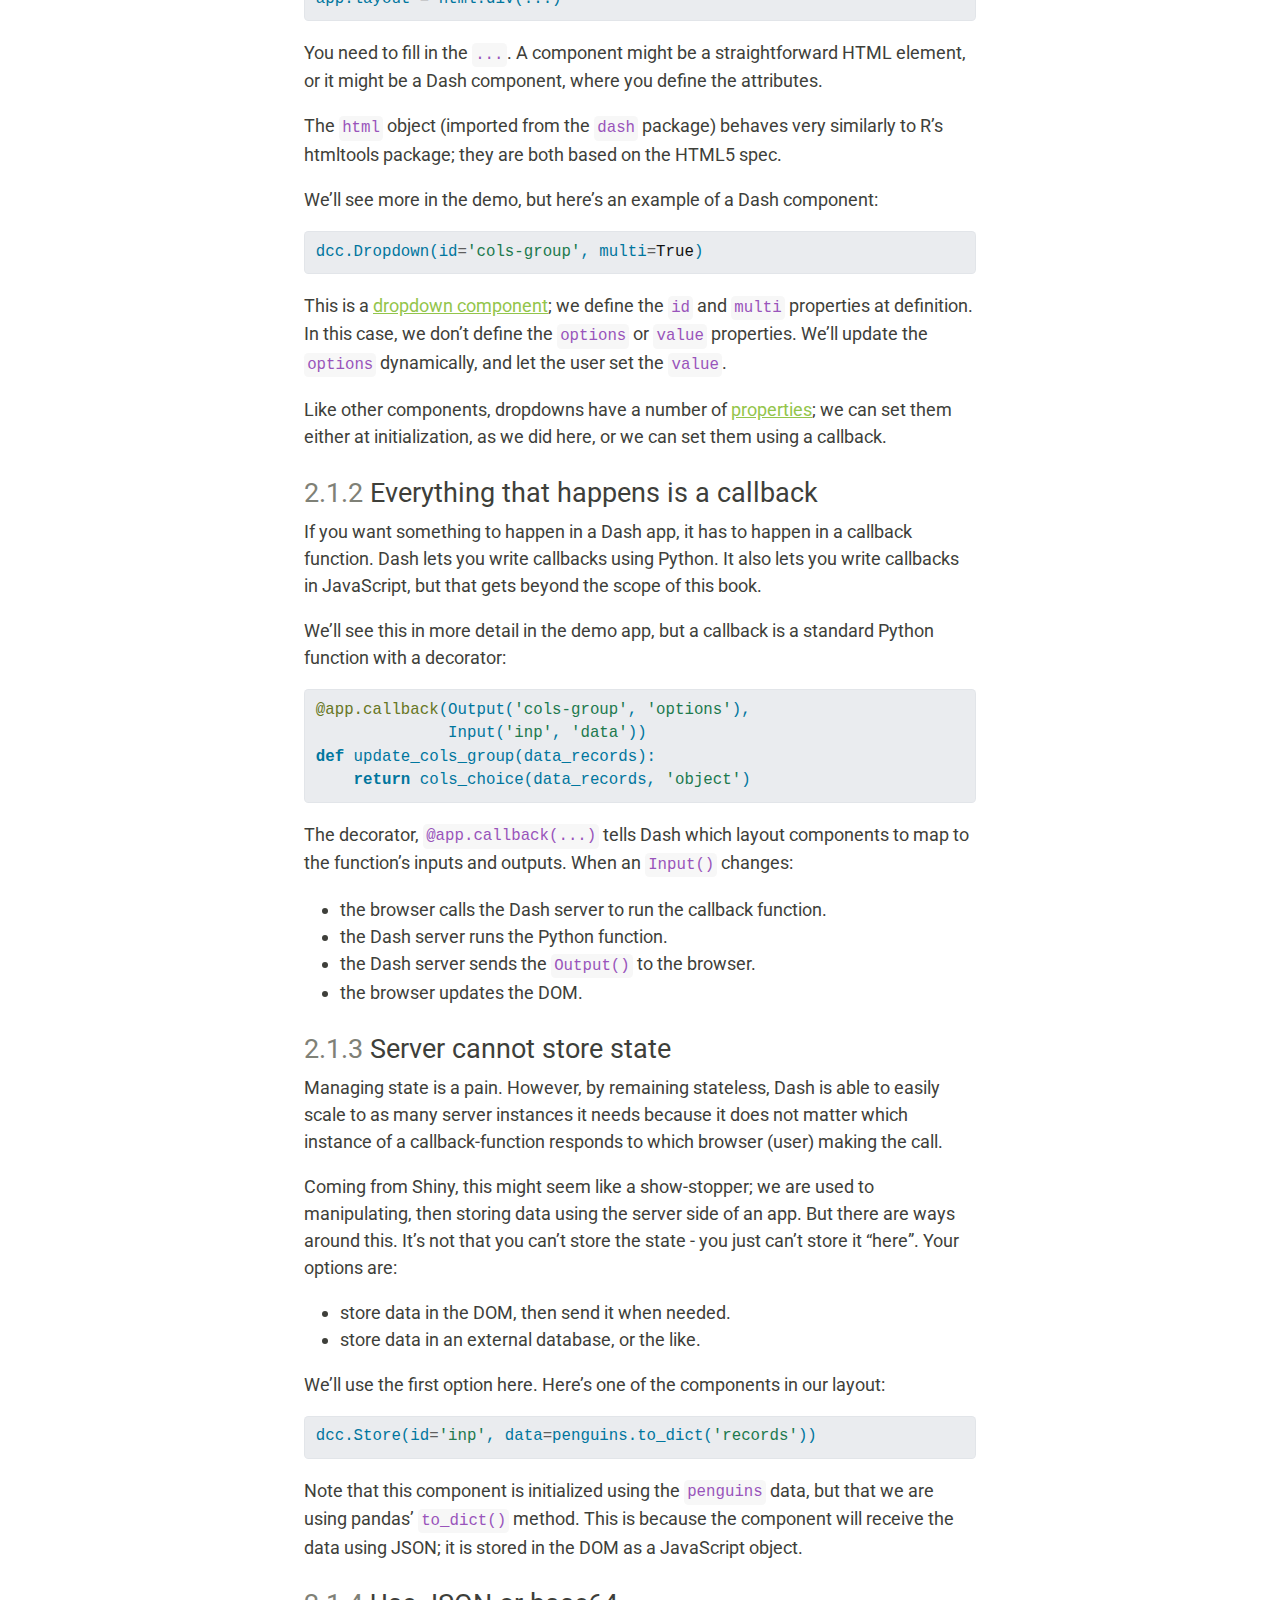
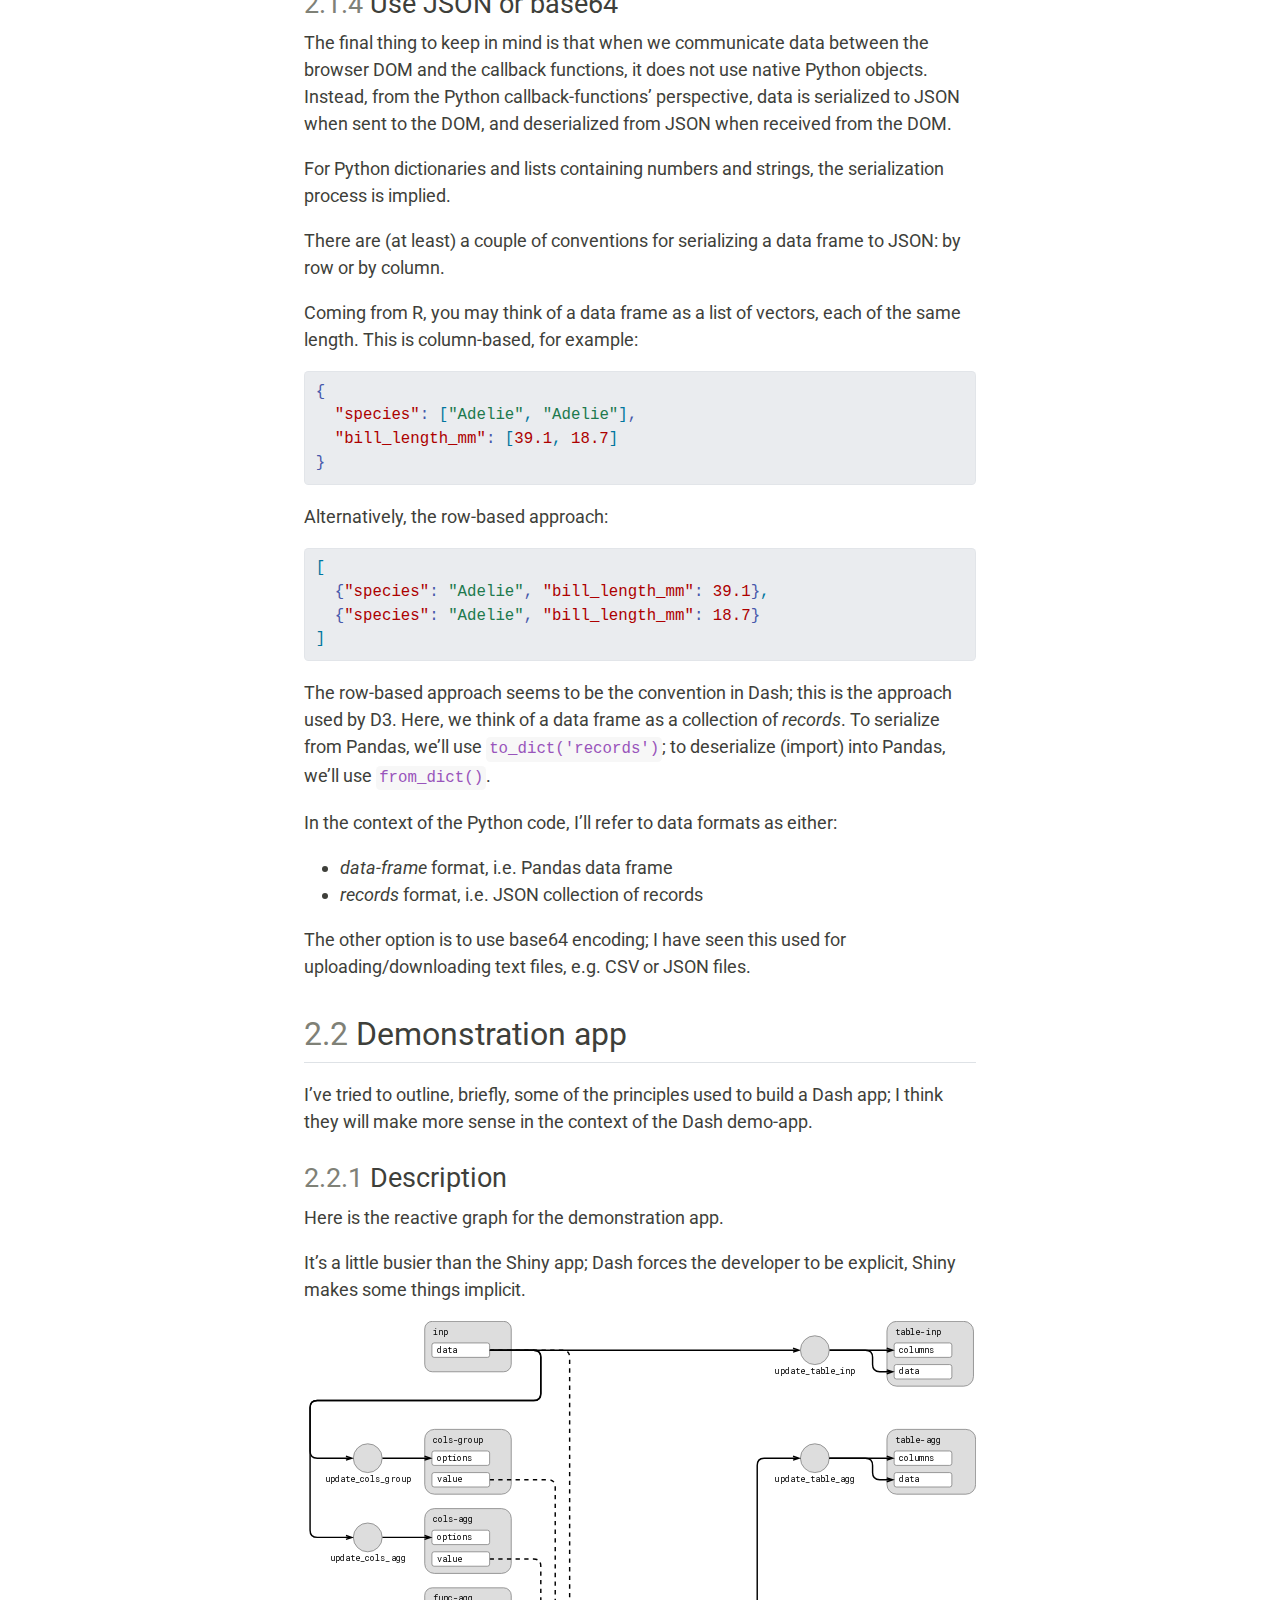
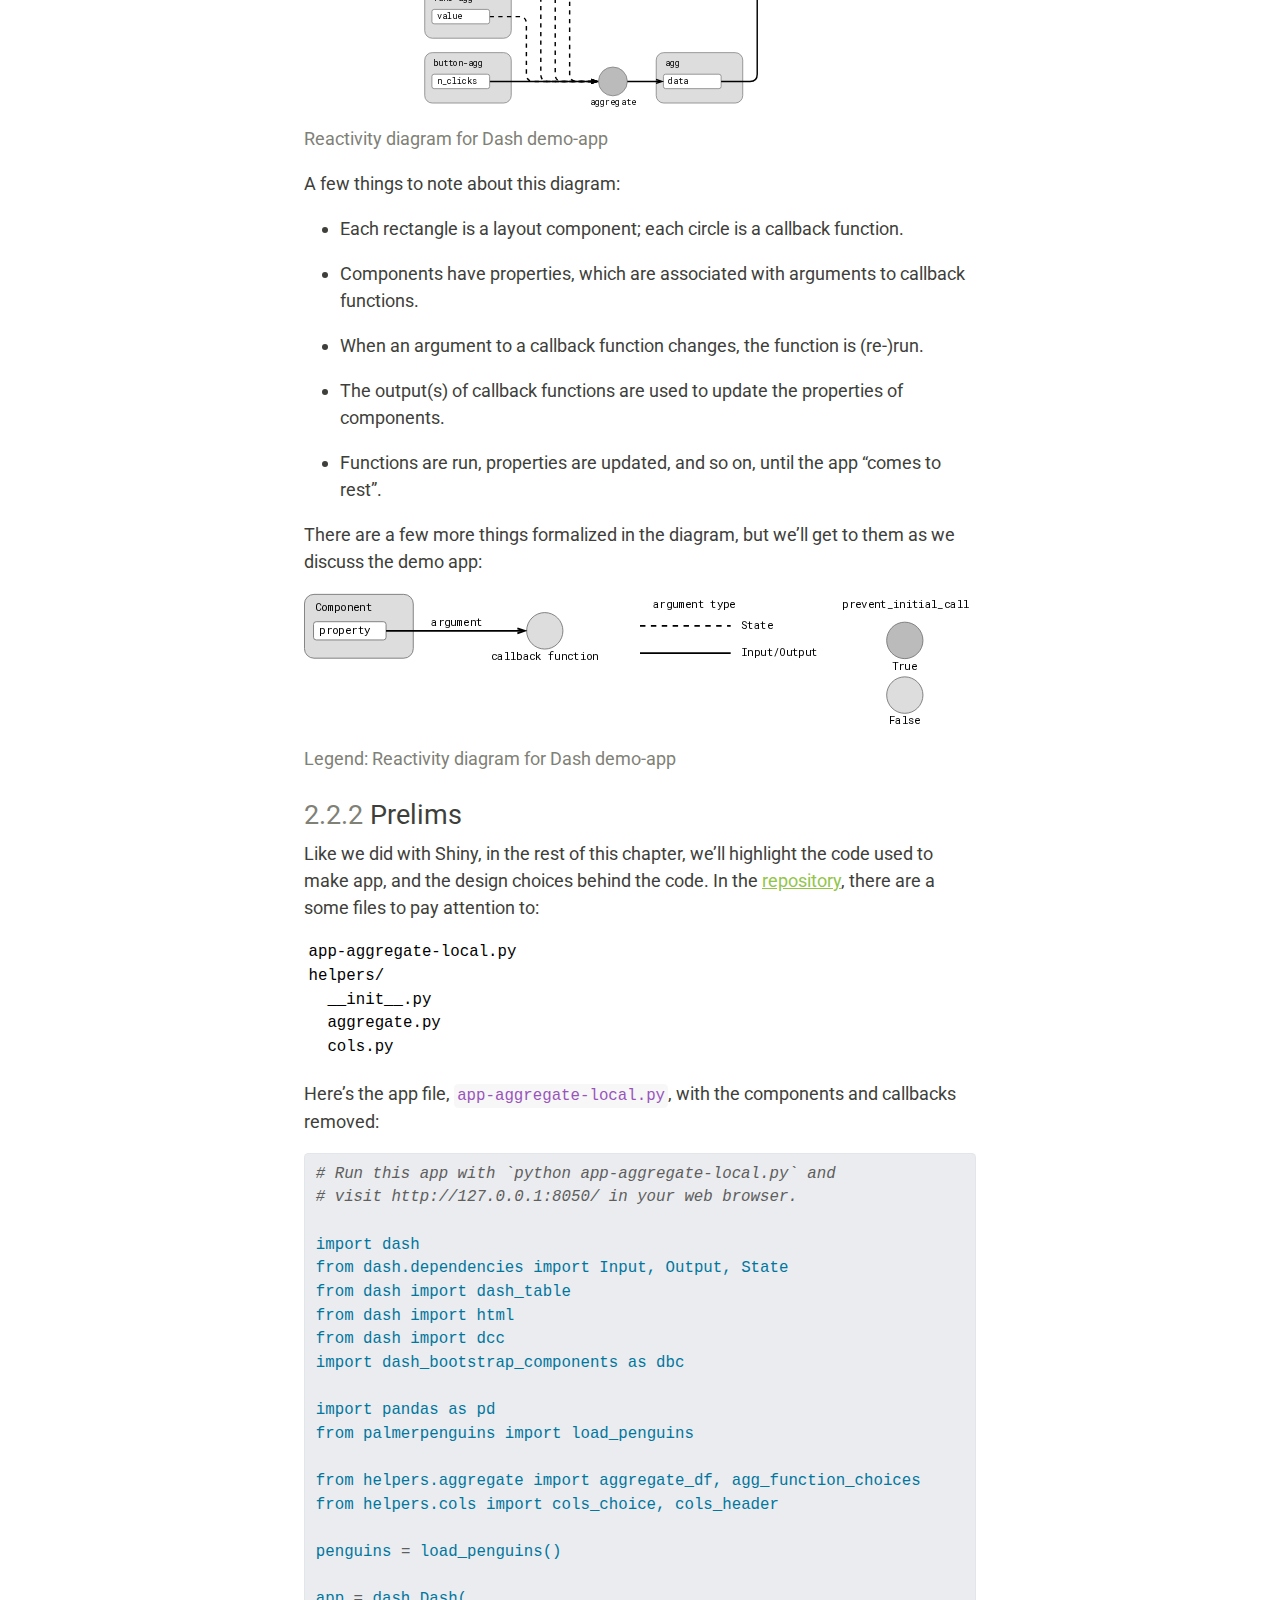
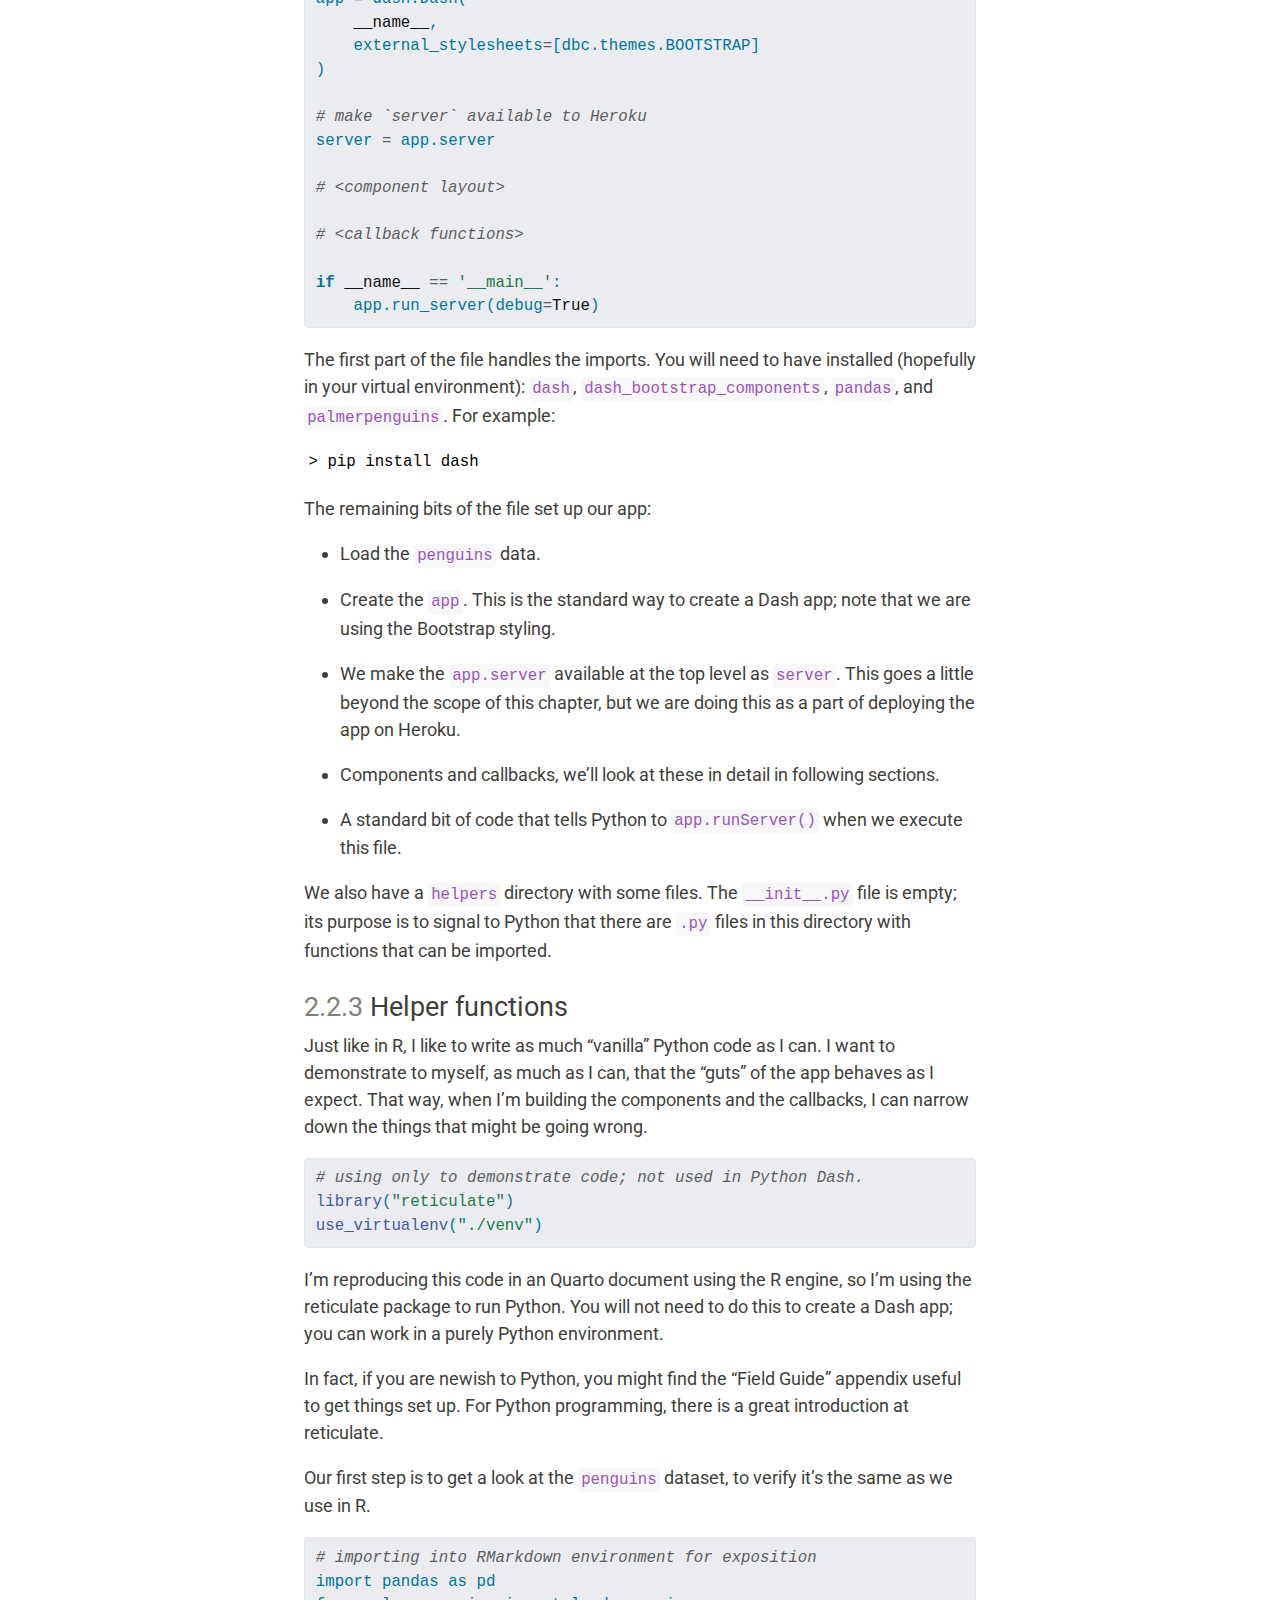
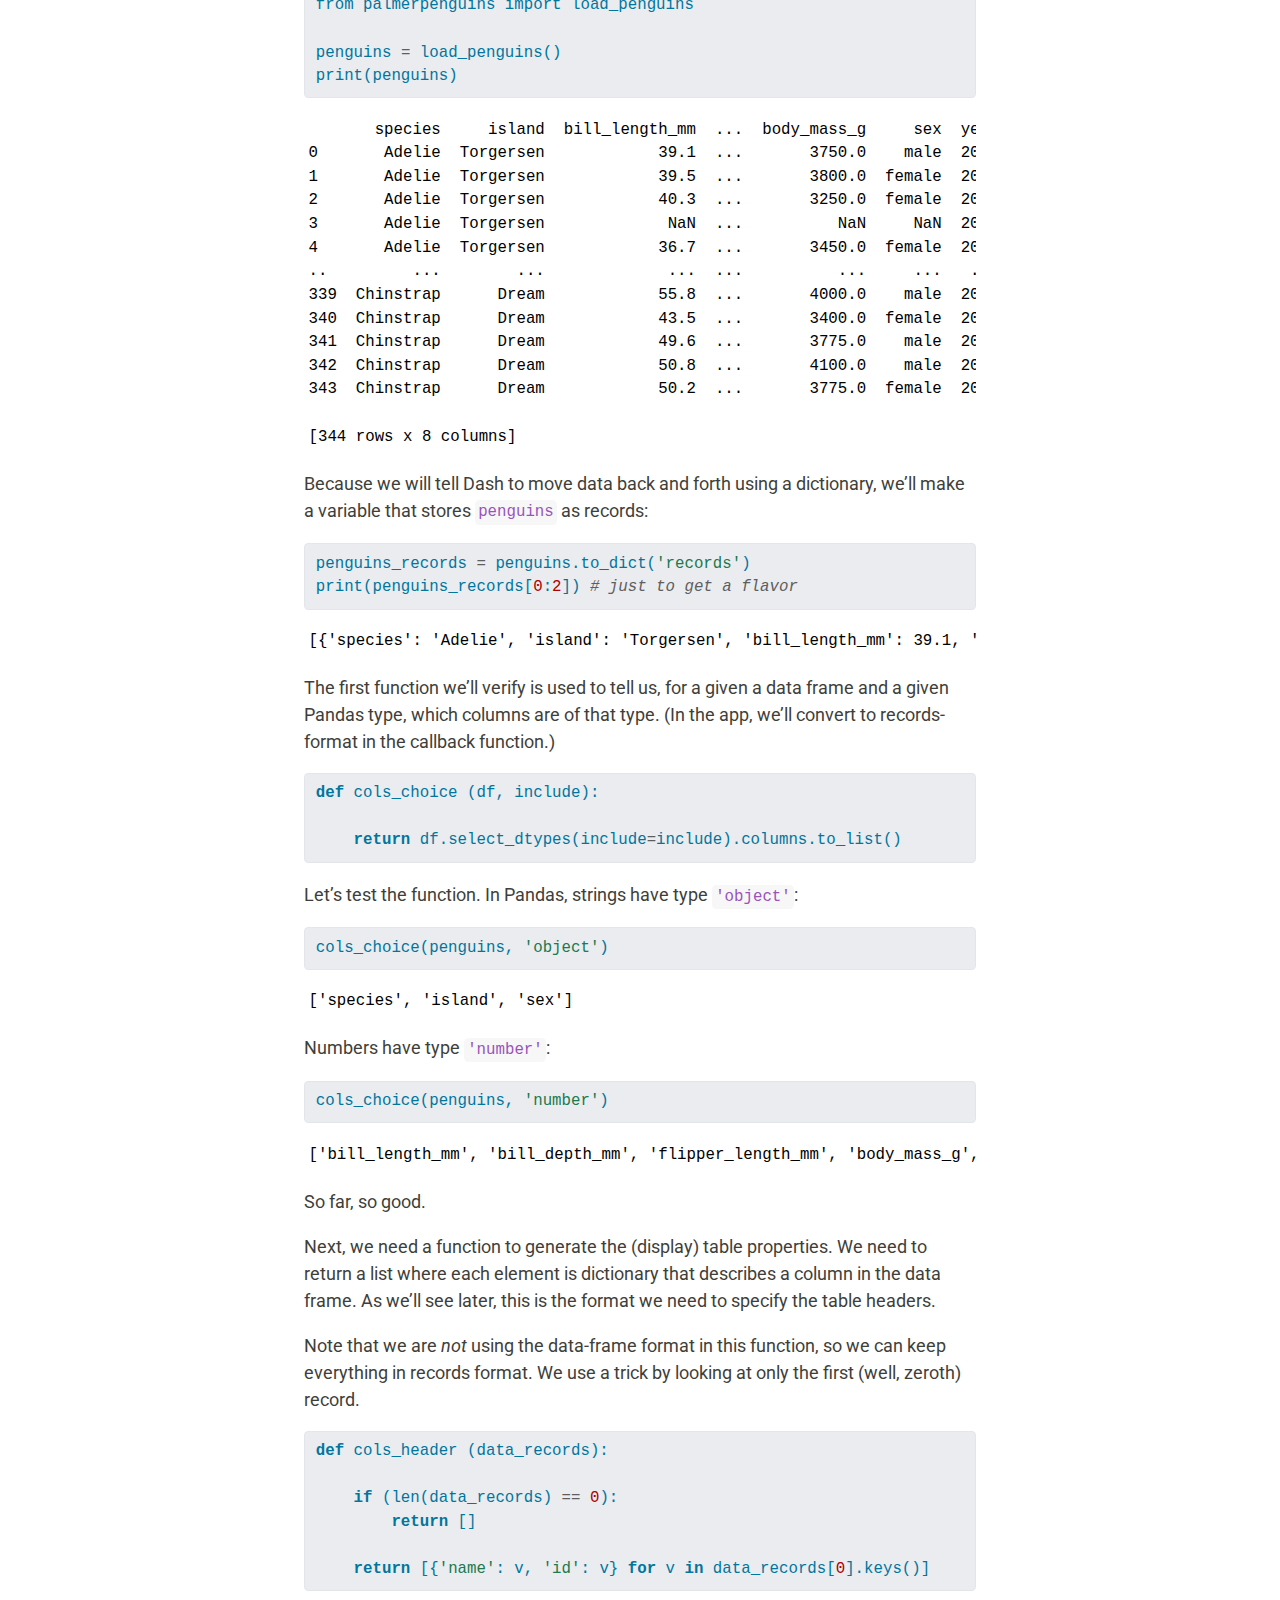
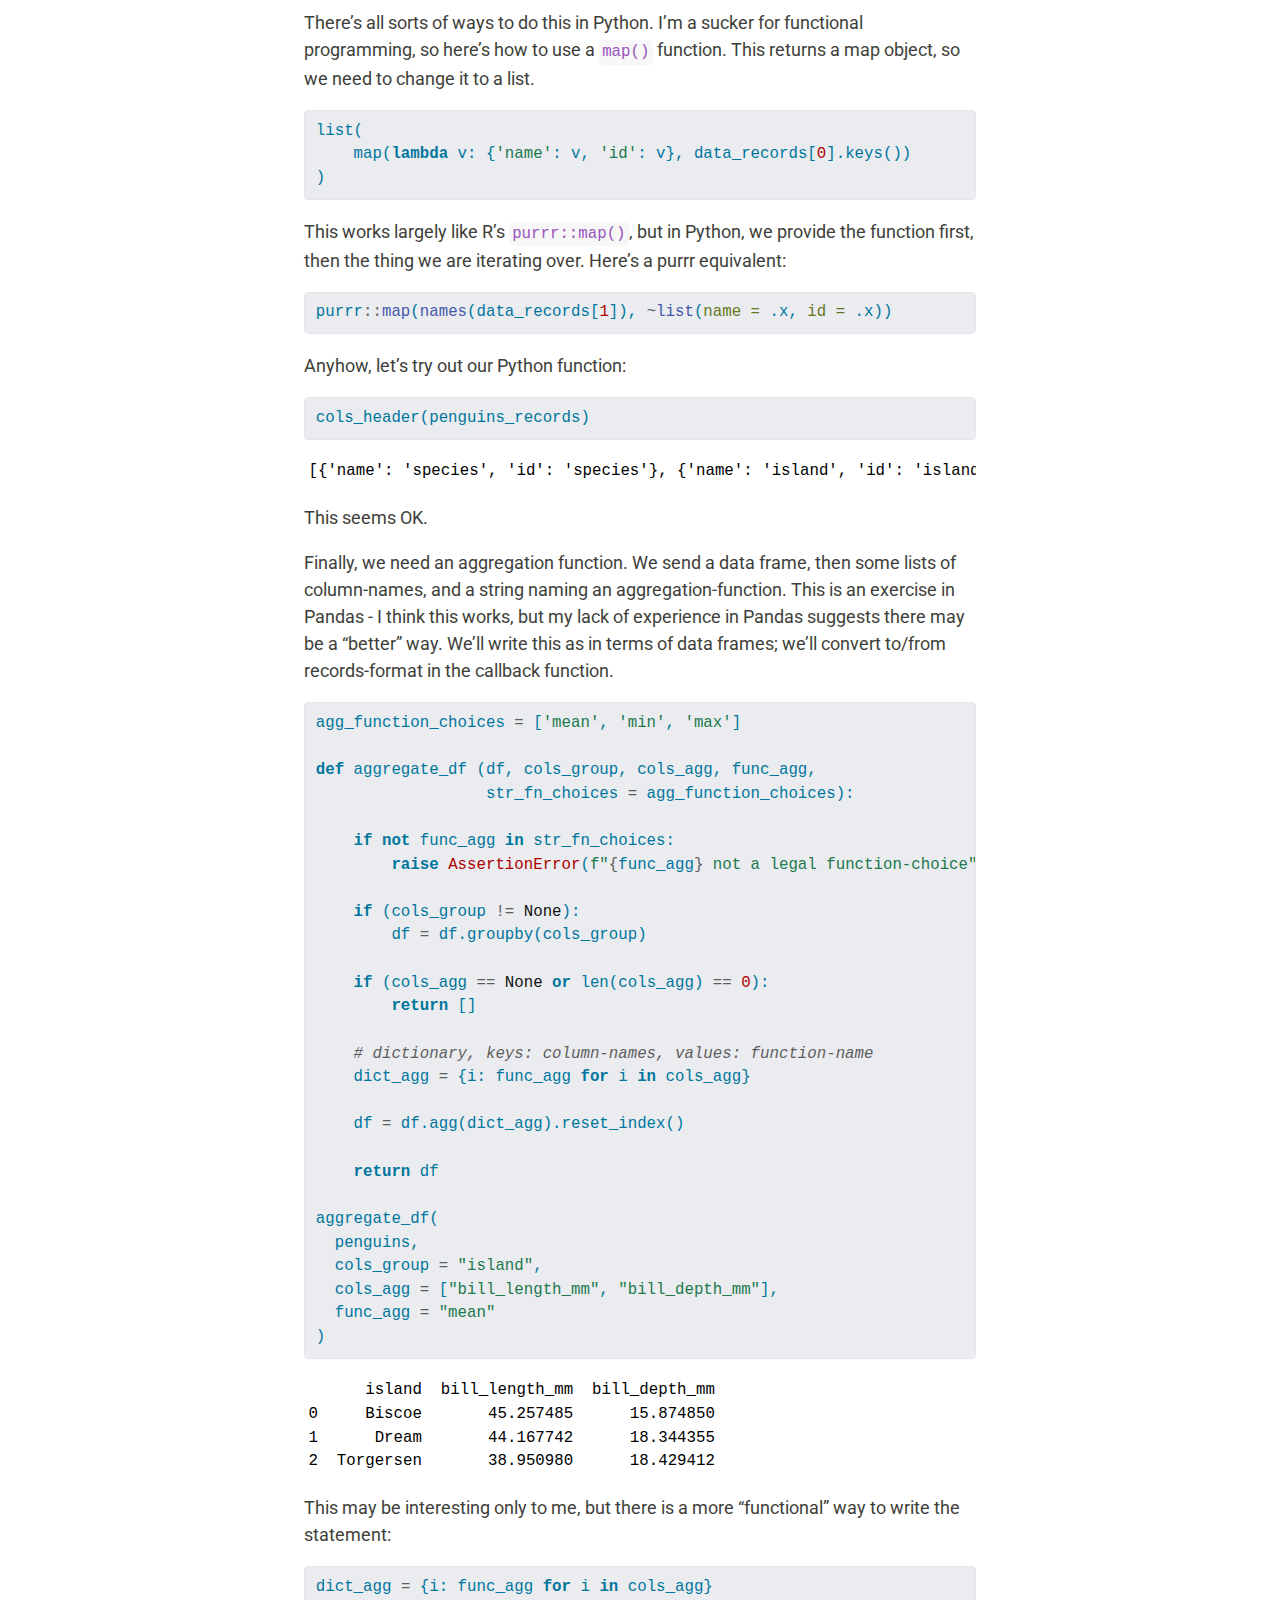
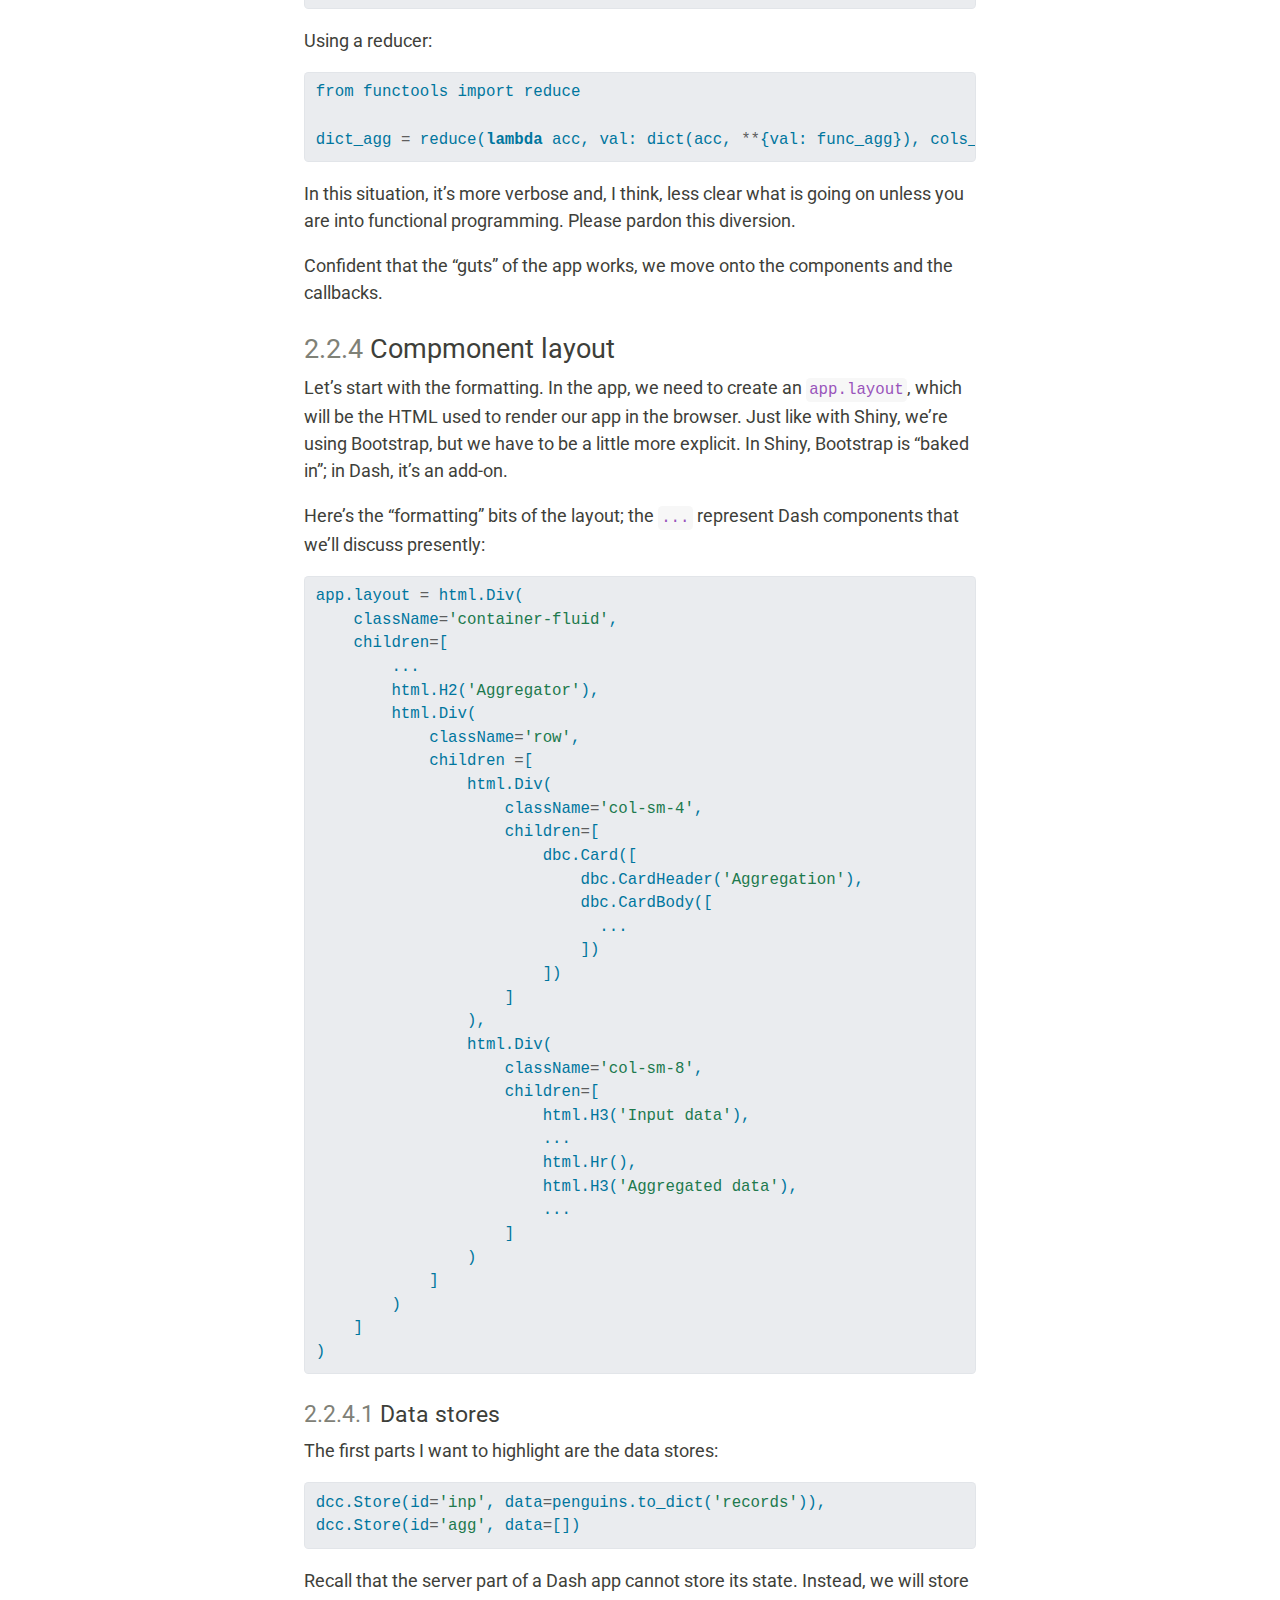
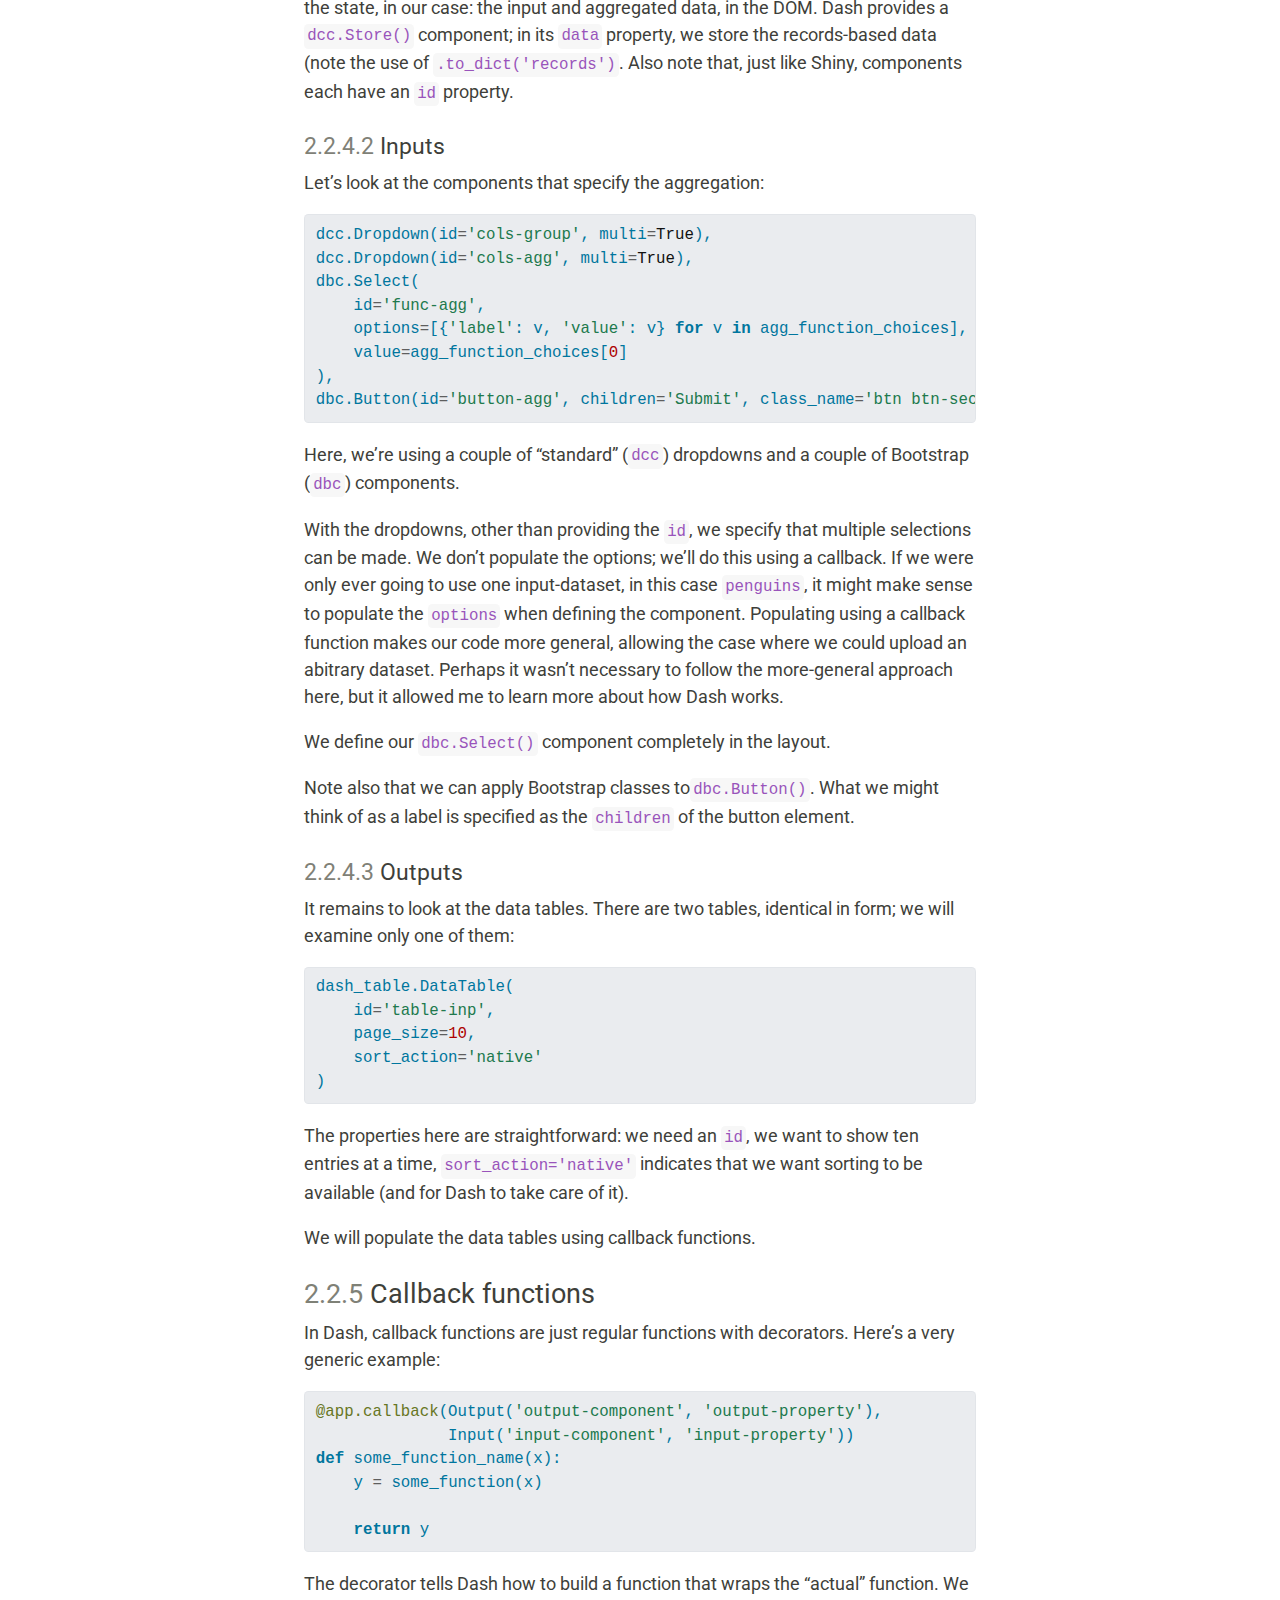
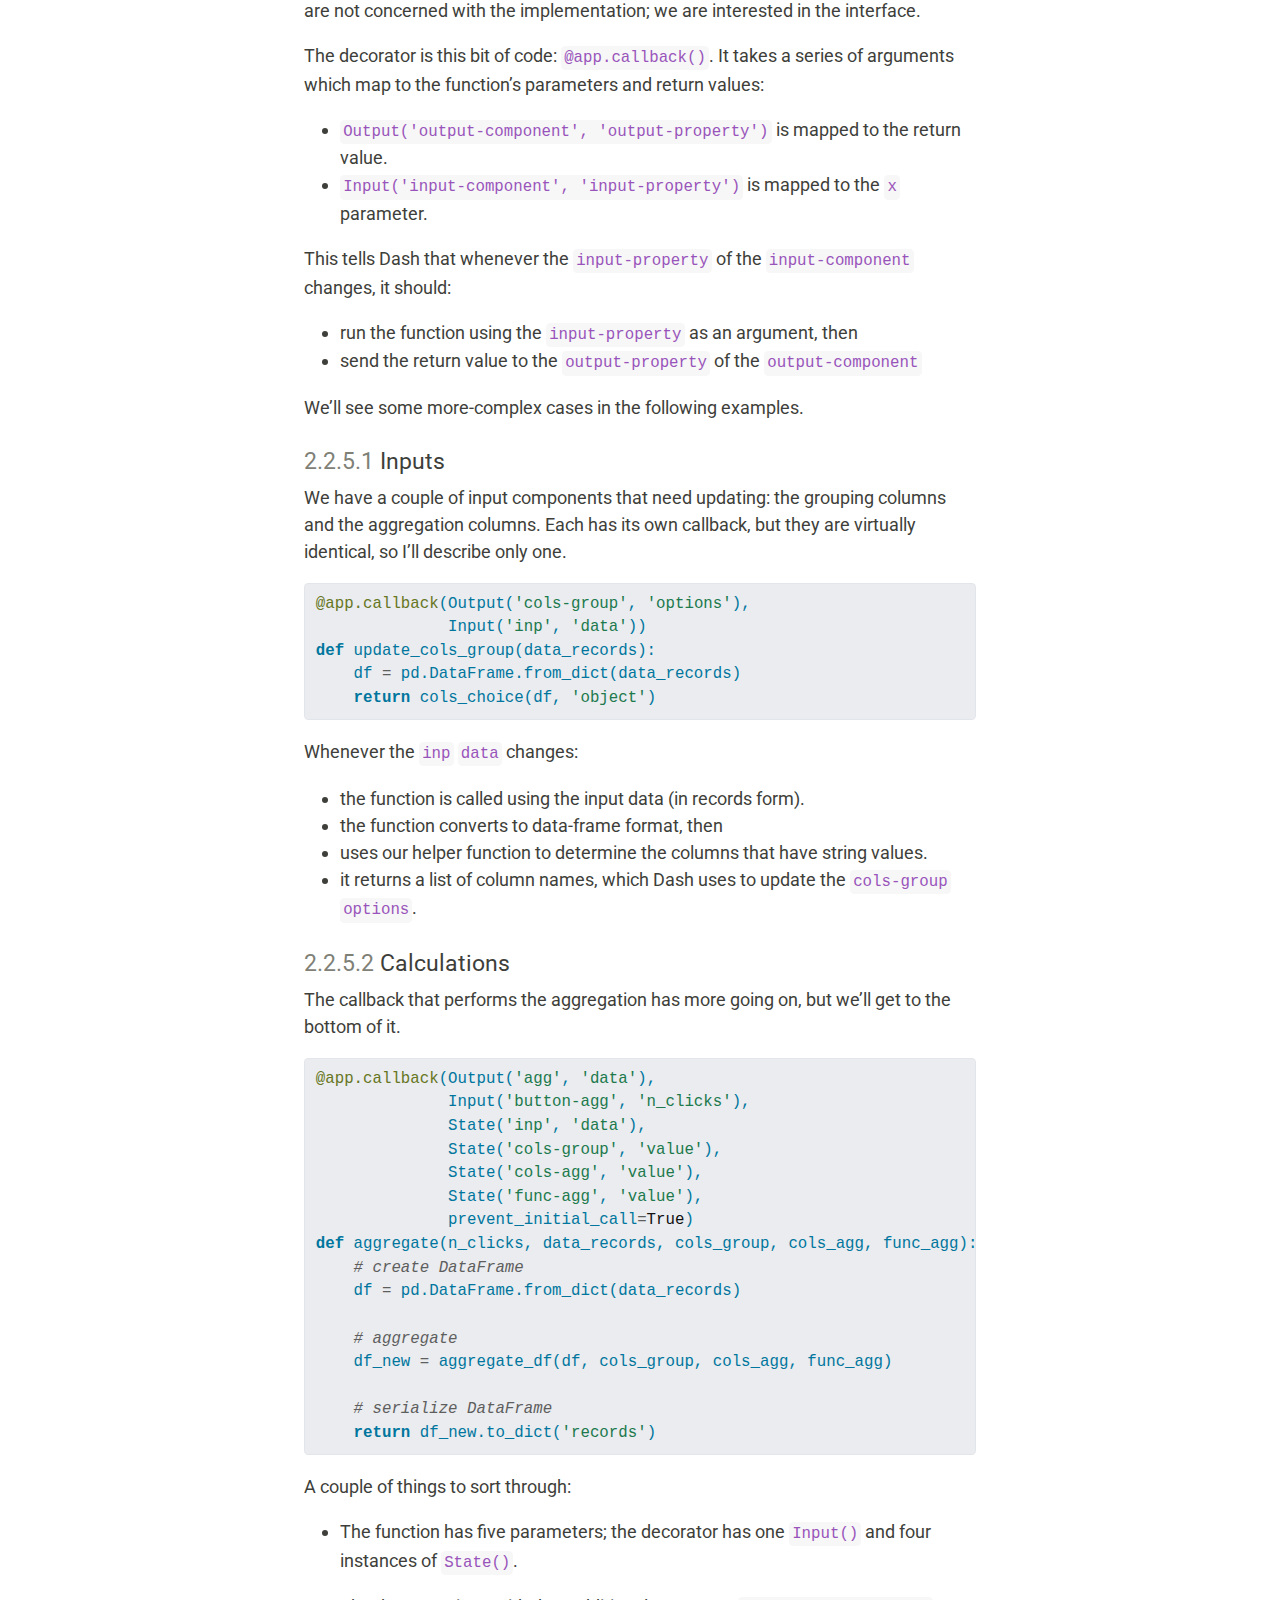
==== commit 3b588715: "Deploying to gh-pages from @ ijlyttle/reactivity-three-ways-quarto@ff2182e581c40e409d5d99155f4deec55" ====
--- a/dash.html
+++ b/dash.html
@@ -1,7 +1,7 @@
 <!DOCTYPE html>
 <html xmlns="http://www.w3.org/1999/xhtml" lang="en" xml:lang="en"><head>
   <meta charset="utf-8">
-  <meta name="generator" content="quarto-0.9.227">
+  <meta name="generator" content="quarto-0.9.228">
   <meta name="viewport" content="width=device-width, initial-scale=1.0, user-scalable=yes">
   <title>Data-Science Reactivity: Three Ways - 2&nbsp; Dash</title>
   <style>
@@ -284,7 +284,7 @@
 <header id="title-block-header" class="quarto-title-block default">
 
 
-<div class="quarto-title"><h1 class="title d-none d-lg-block display-7"><span class="chapter-number">2</span>&nbsp; <span class="chapter-title">Dash</span></h1></div><div class="quarto-title-meta"><div><div class="quarto-title-meta-heading">Published</div><div class="quarto-title-meta-contents"><p class="date">2022-04-10</p></div></div></div></header>
+<div class="quarto-title"><h1 class="title d-none d-lg-block display-7"><span class="chapter-number">2</span>&nbsp; <span class="chapter-title">Dash</span></h1></div><div class="quarto-title-meta"><div><div class="quarto-title-meta-heading">Published</div><div class="quarto-title-meta-contents"><p class="date">2022-04-11</p></div></div></div></header>
 
 <p>Although it is a gross oversimplification, at first glance Dash seems like Python’s answer to Shiny.</p>
 <p>Accordingly, the goals of this chapter are:</p>
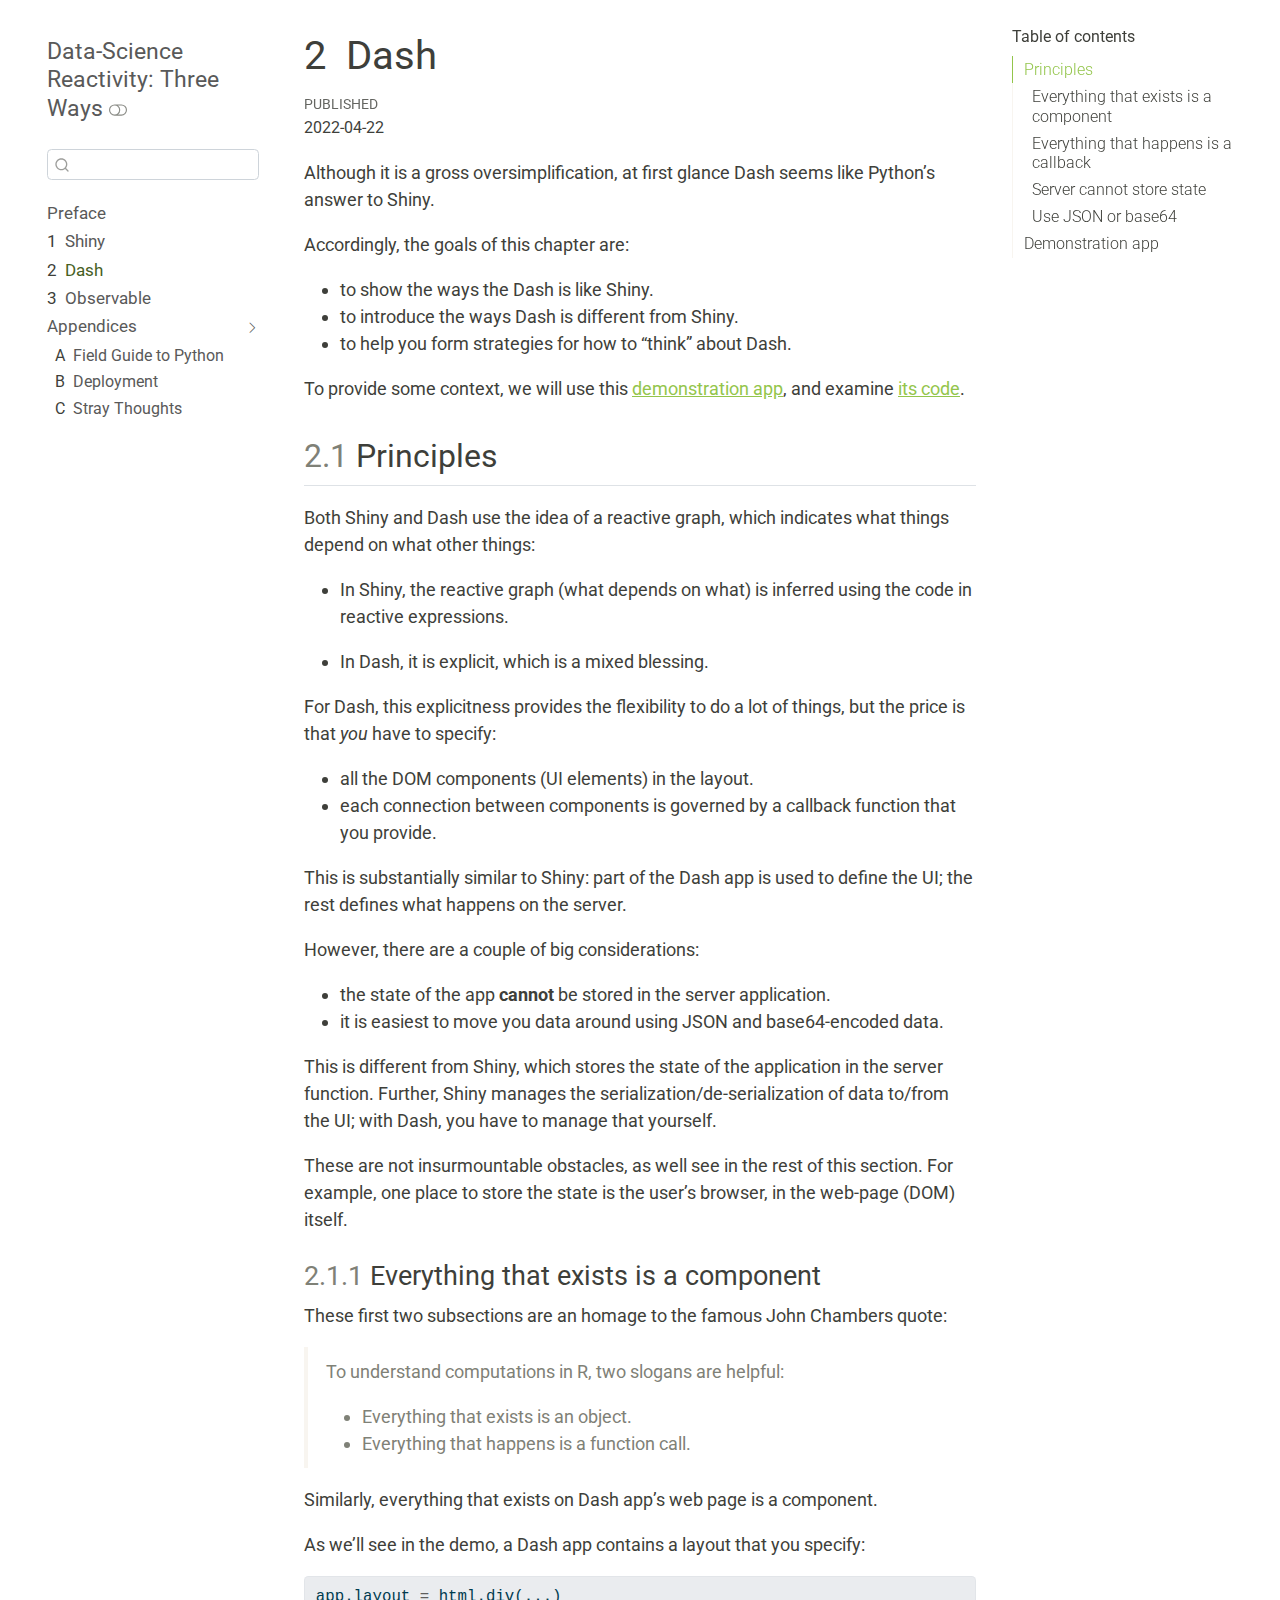
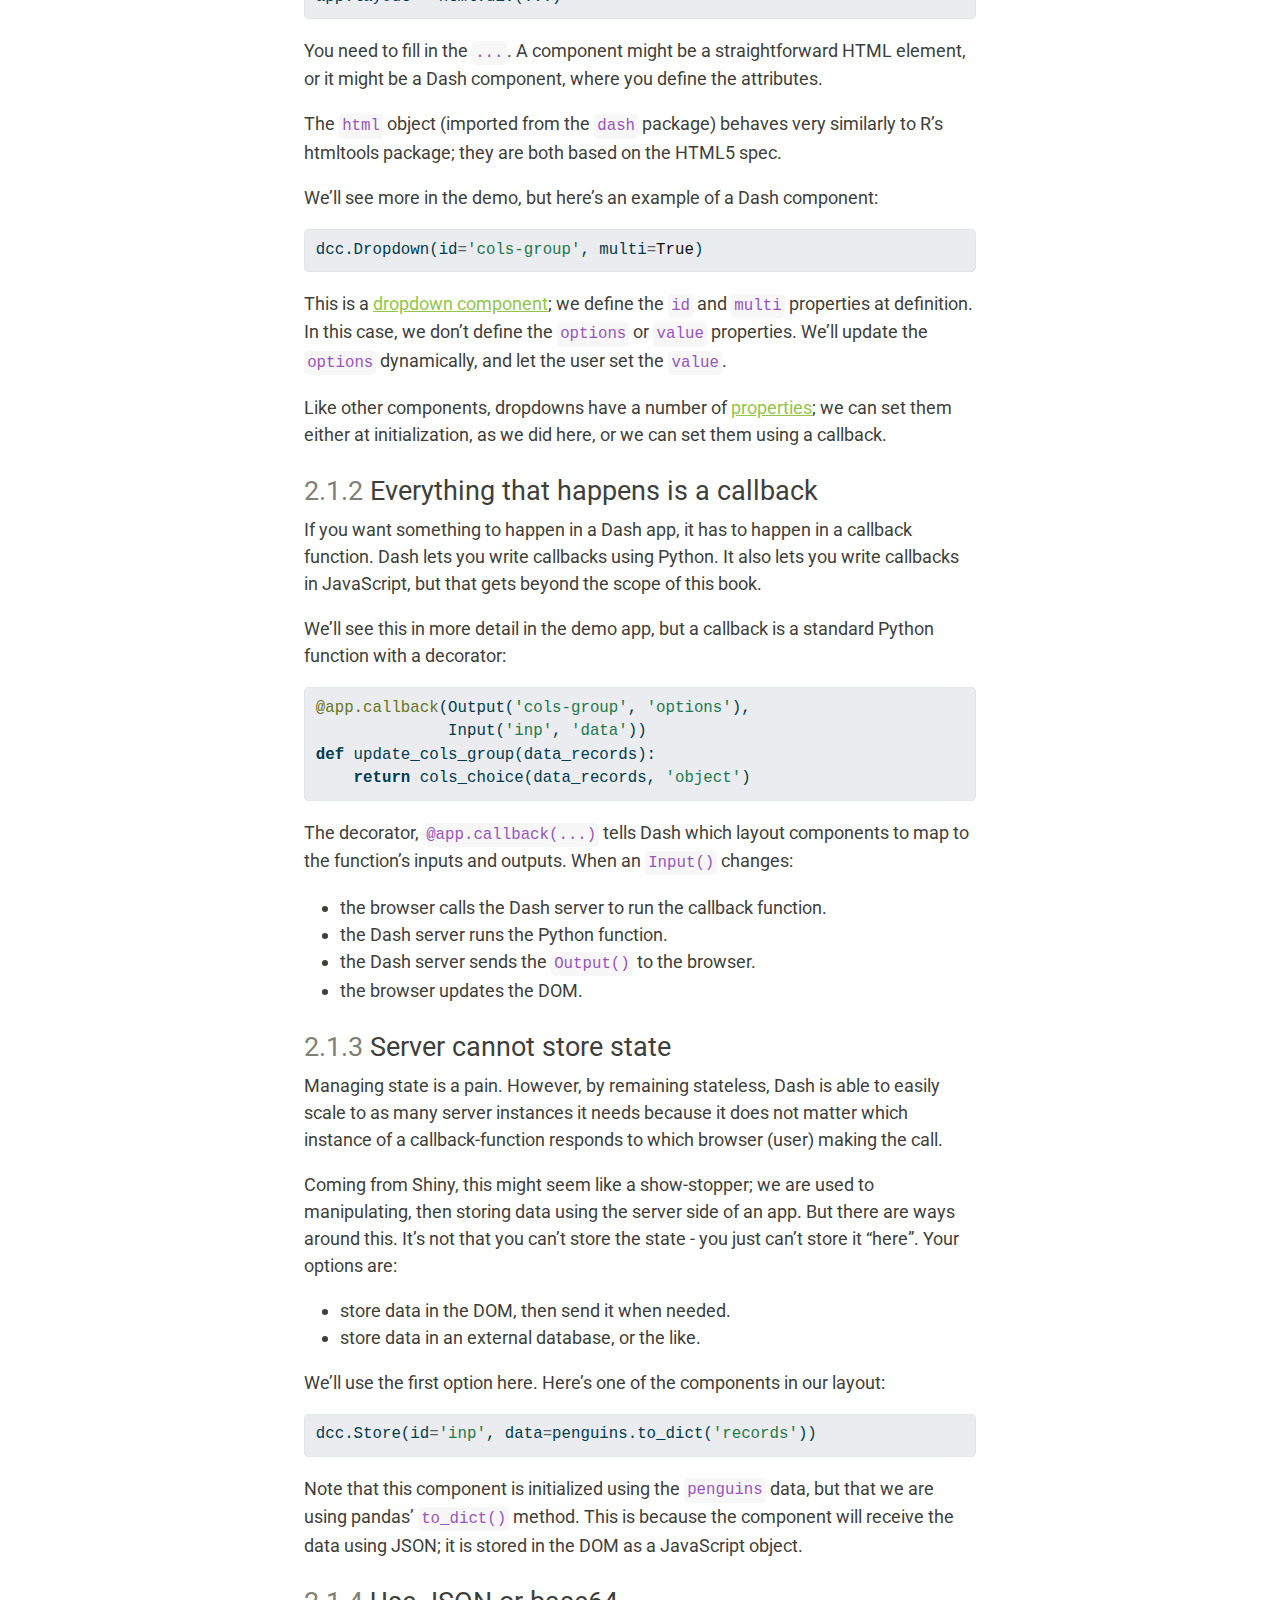
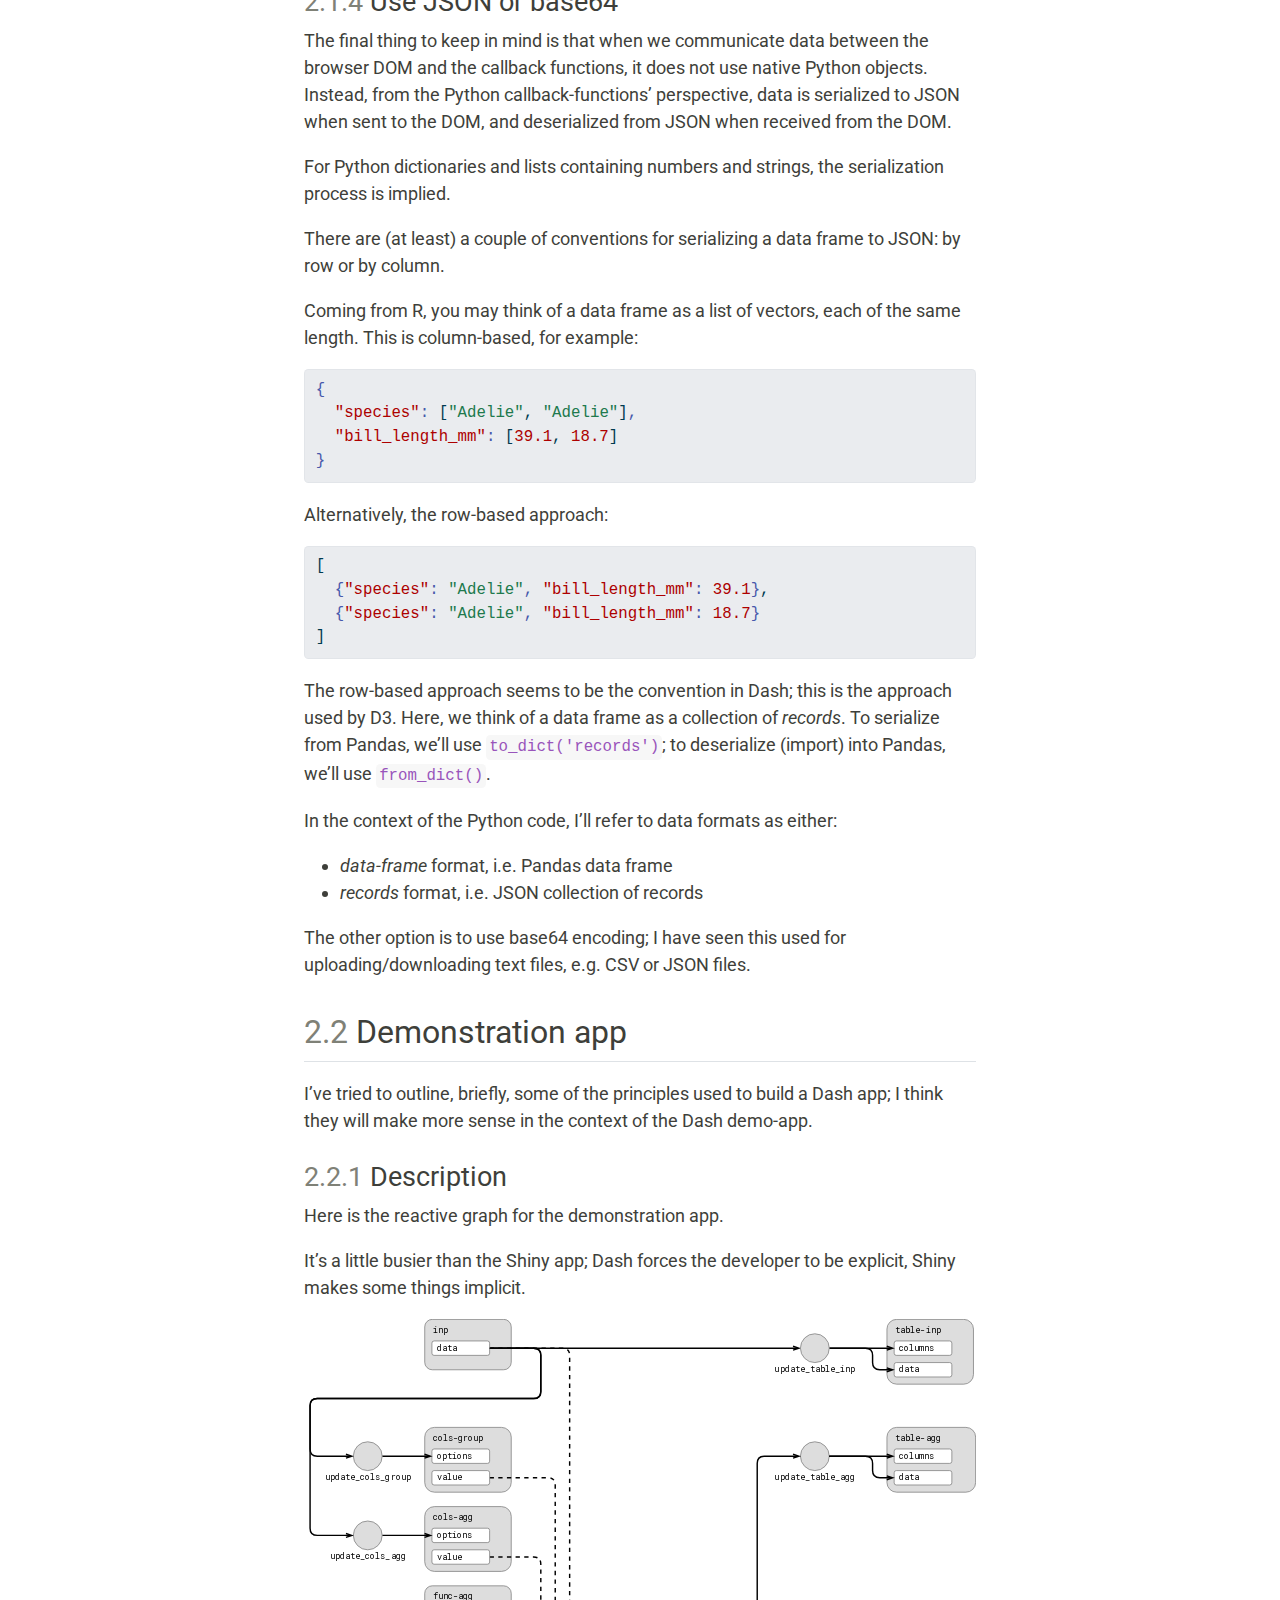
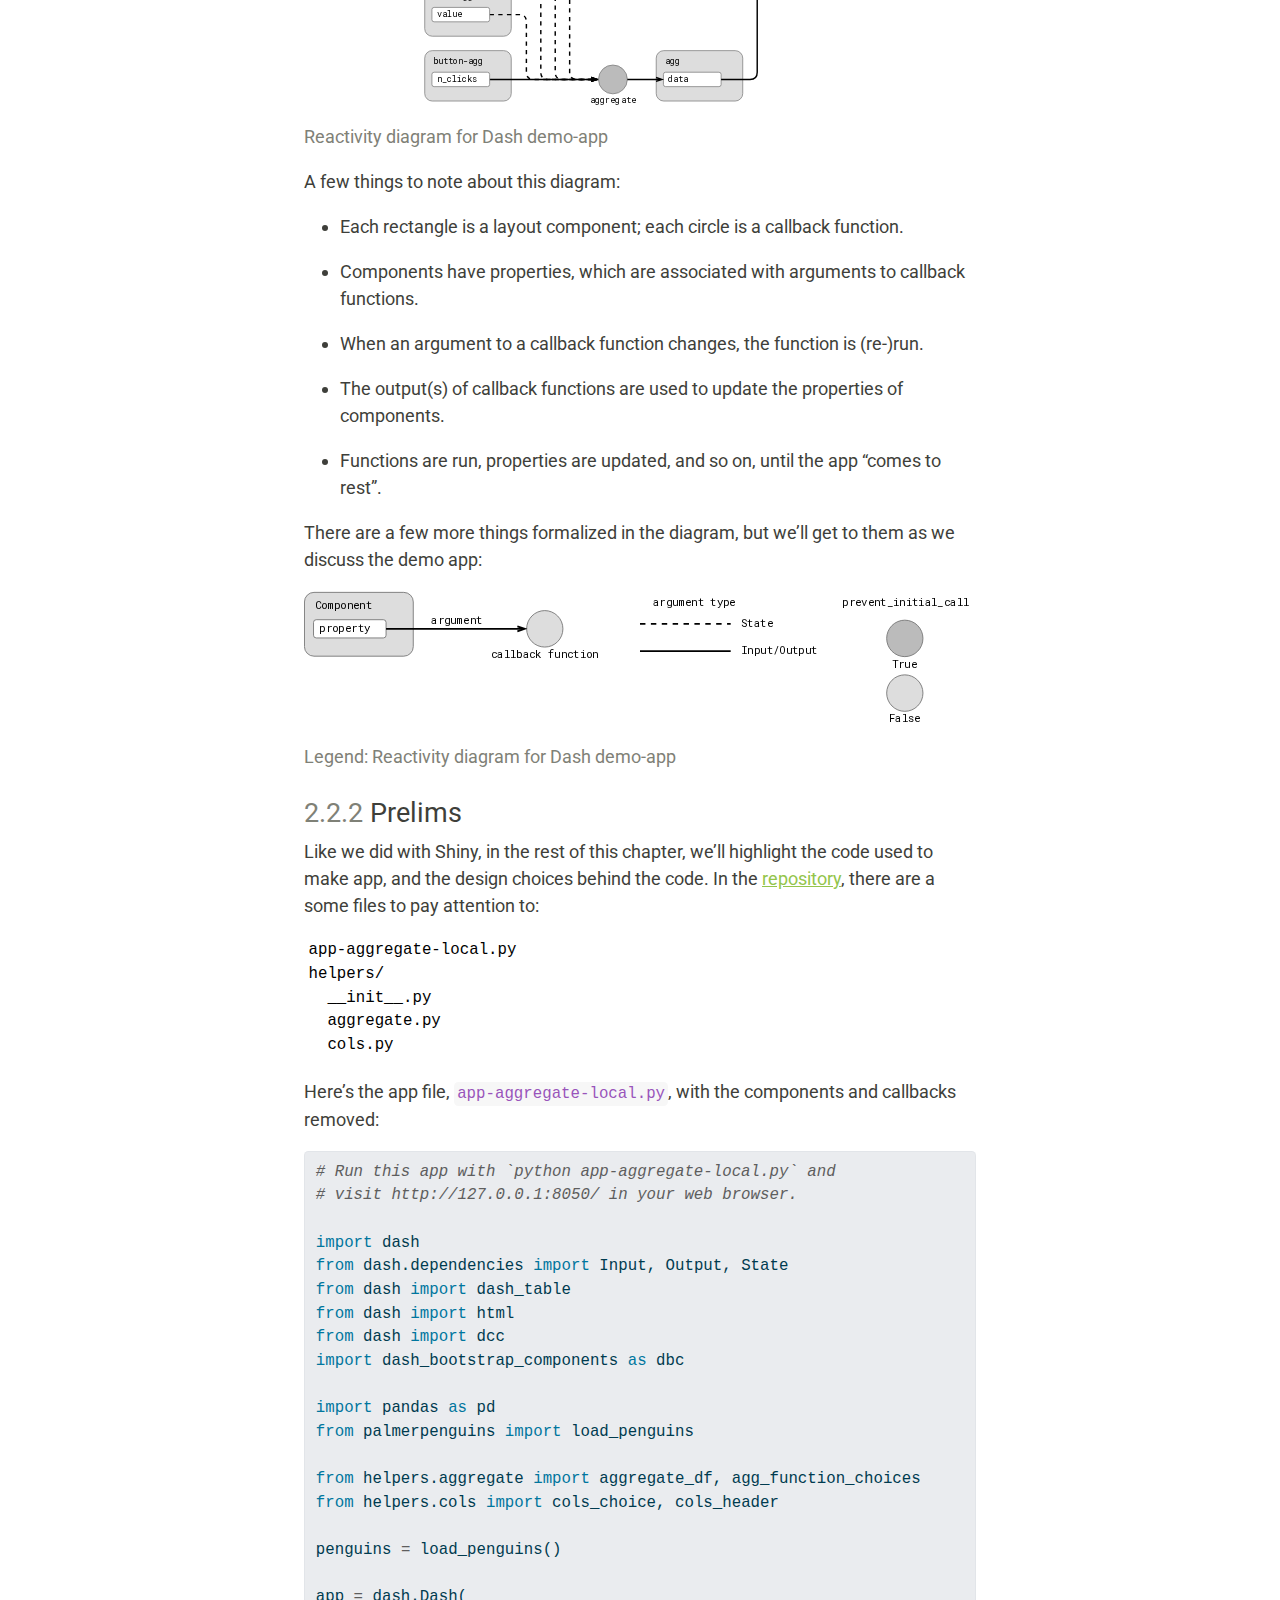
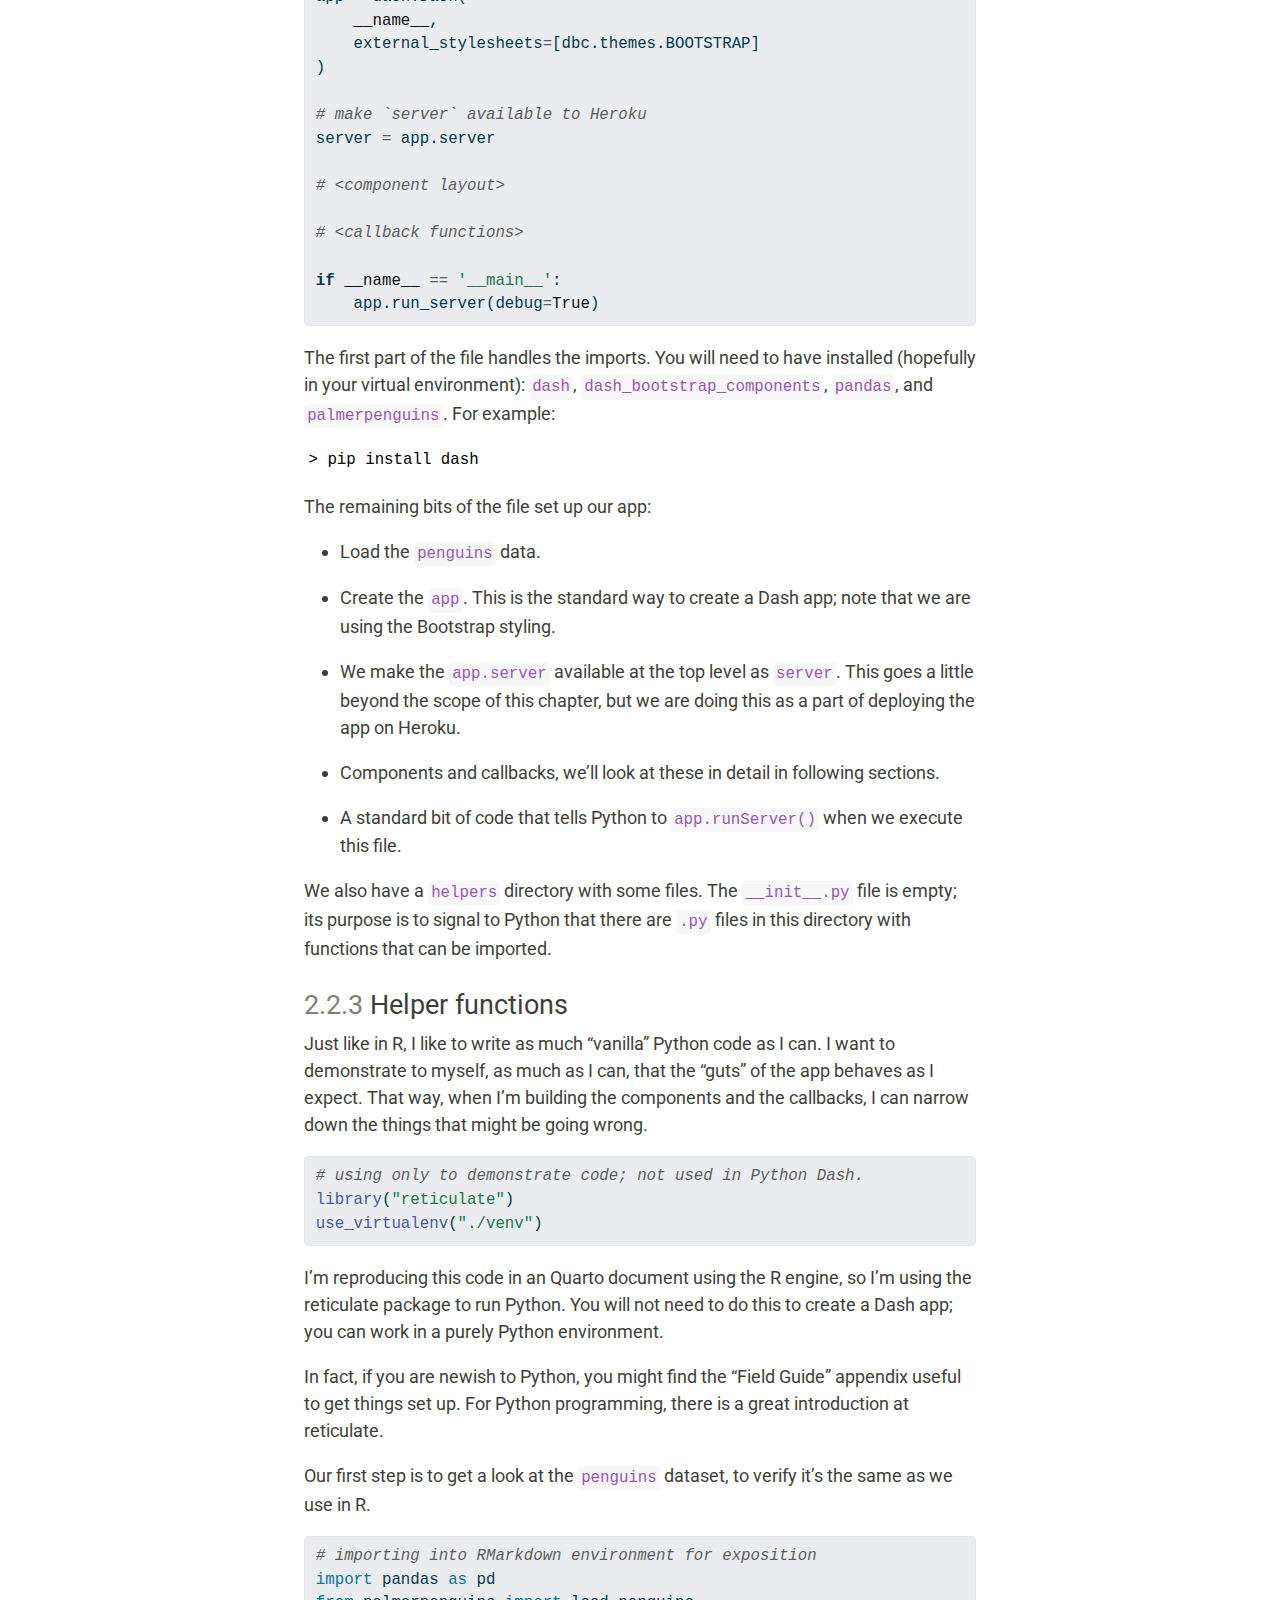
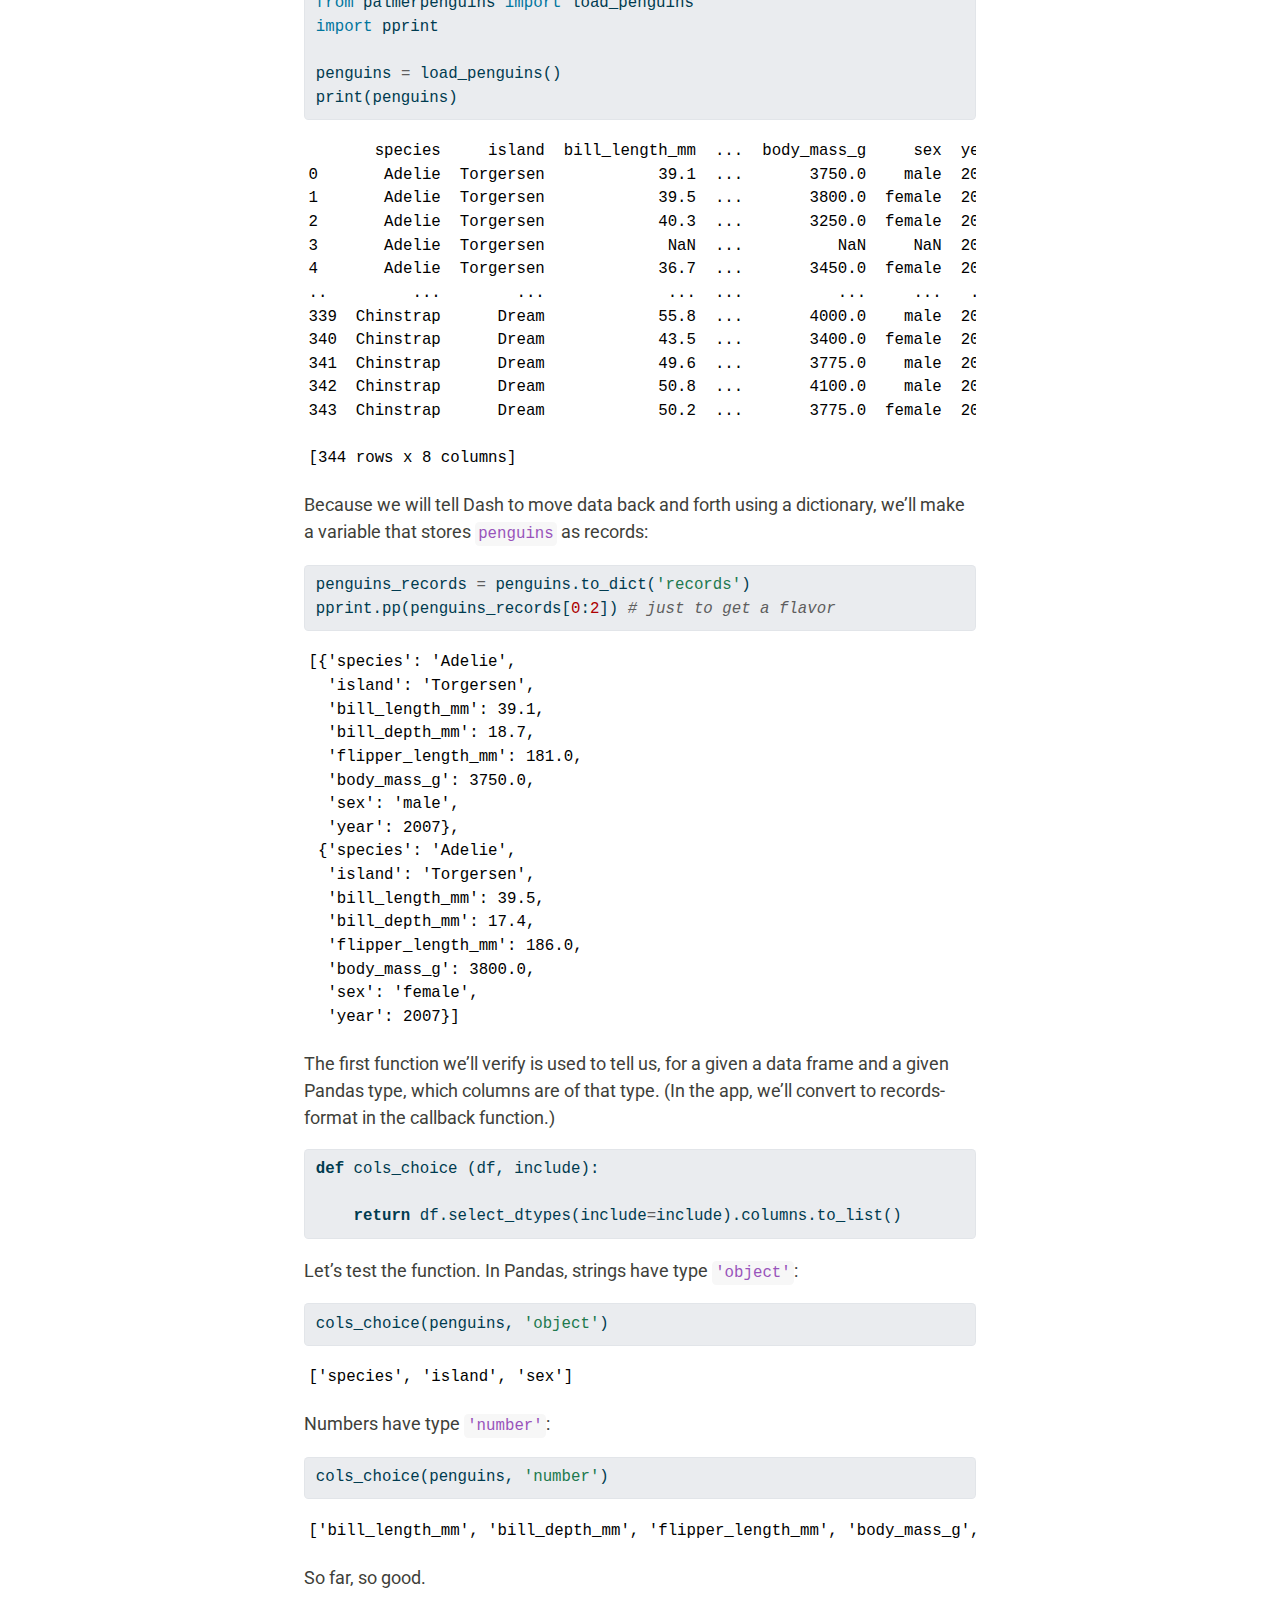
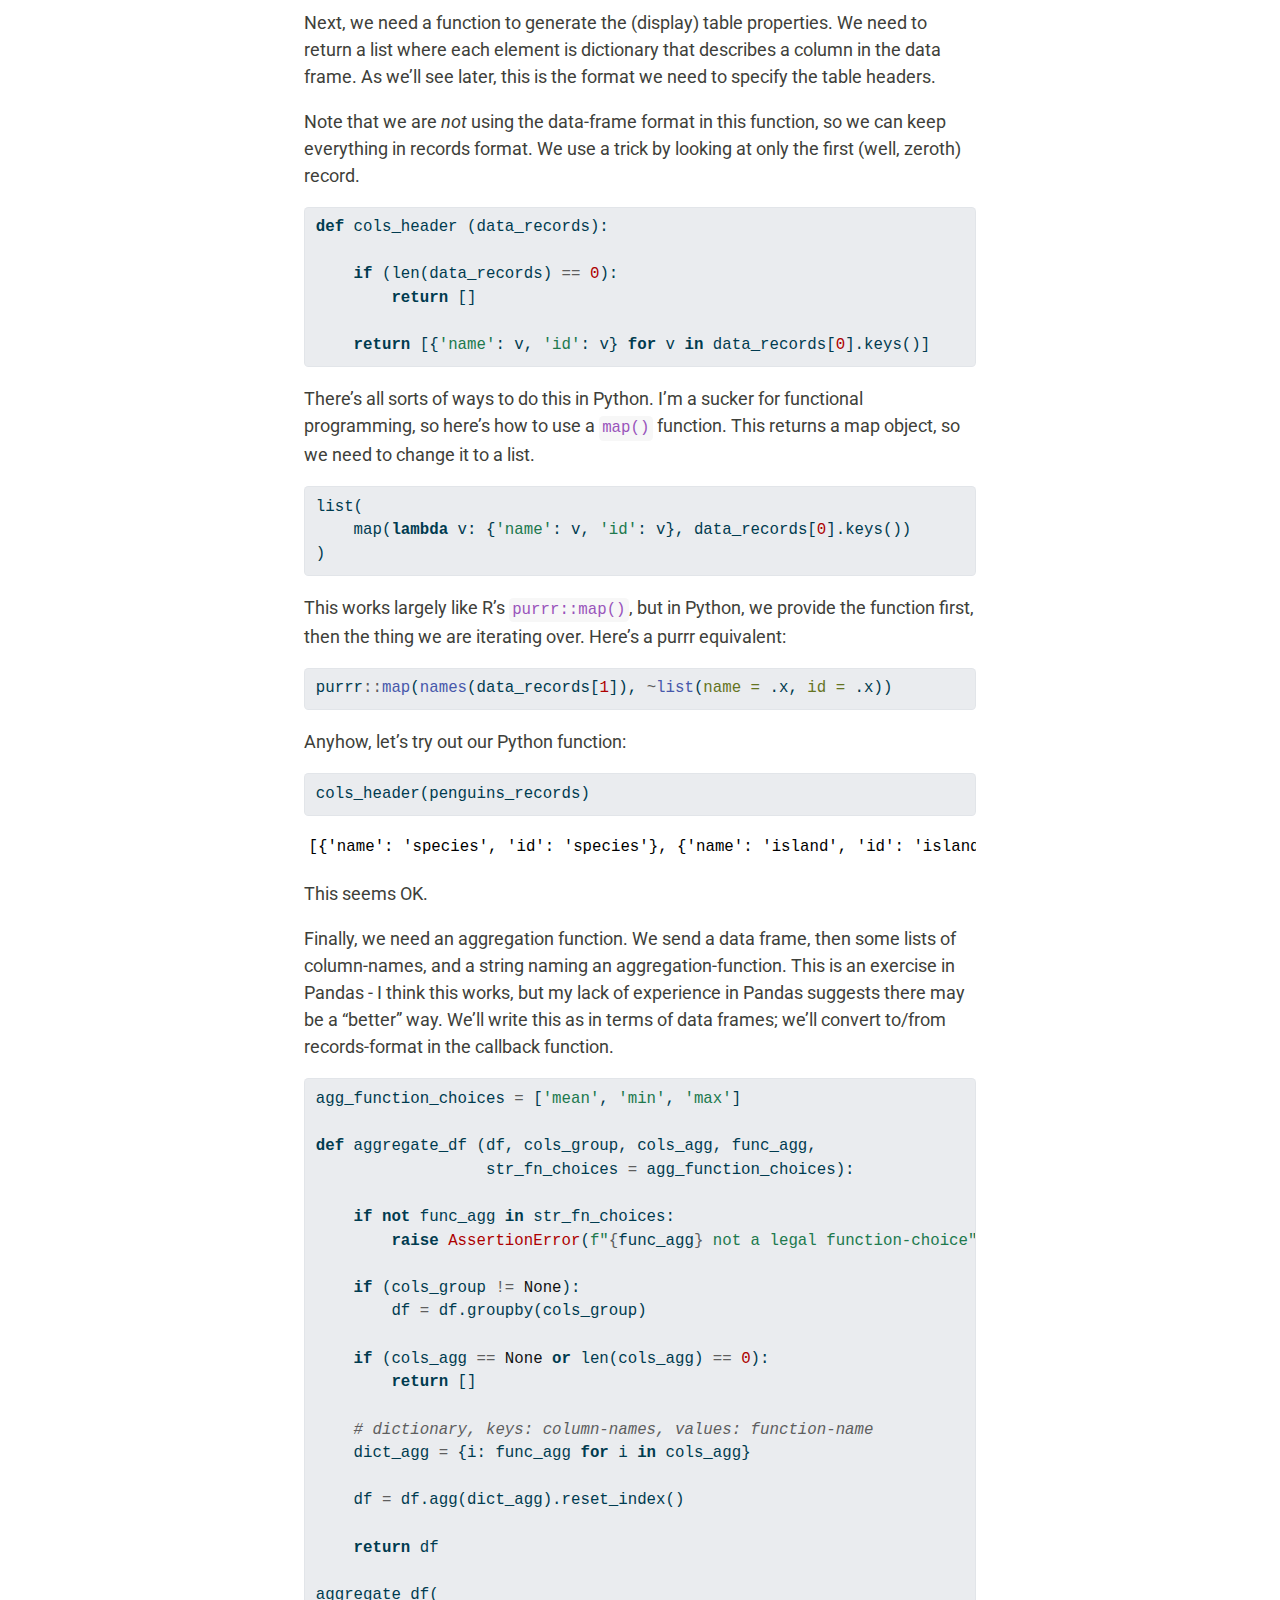
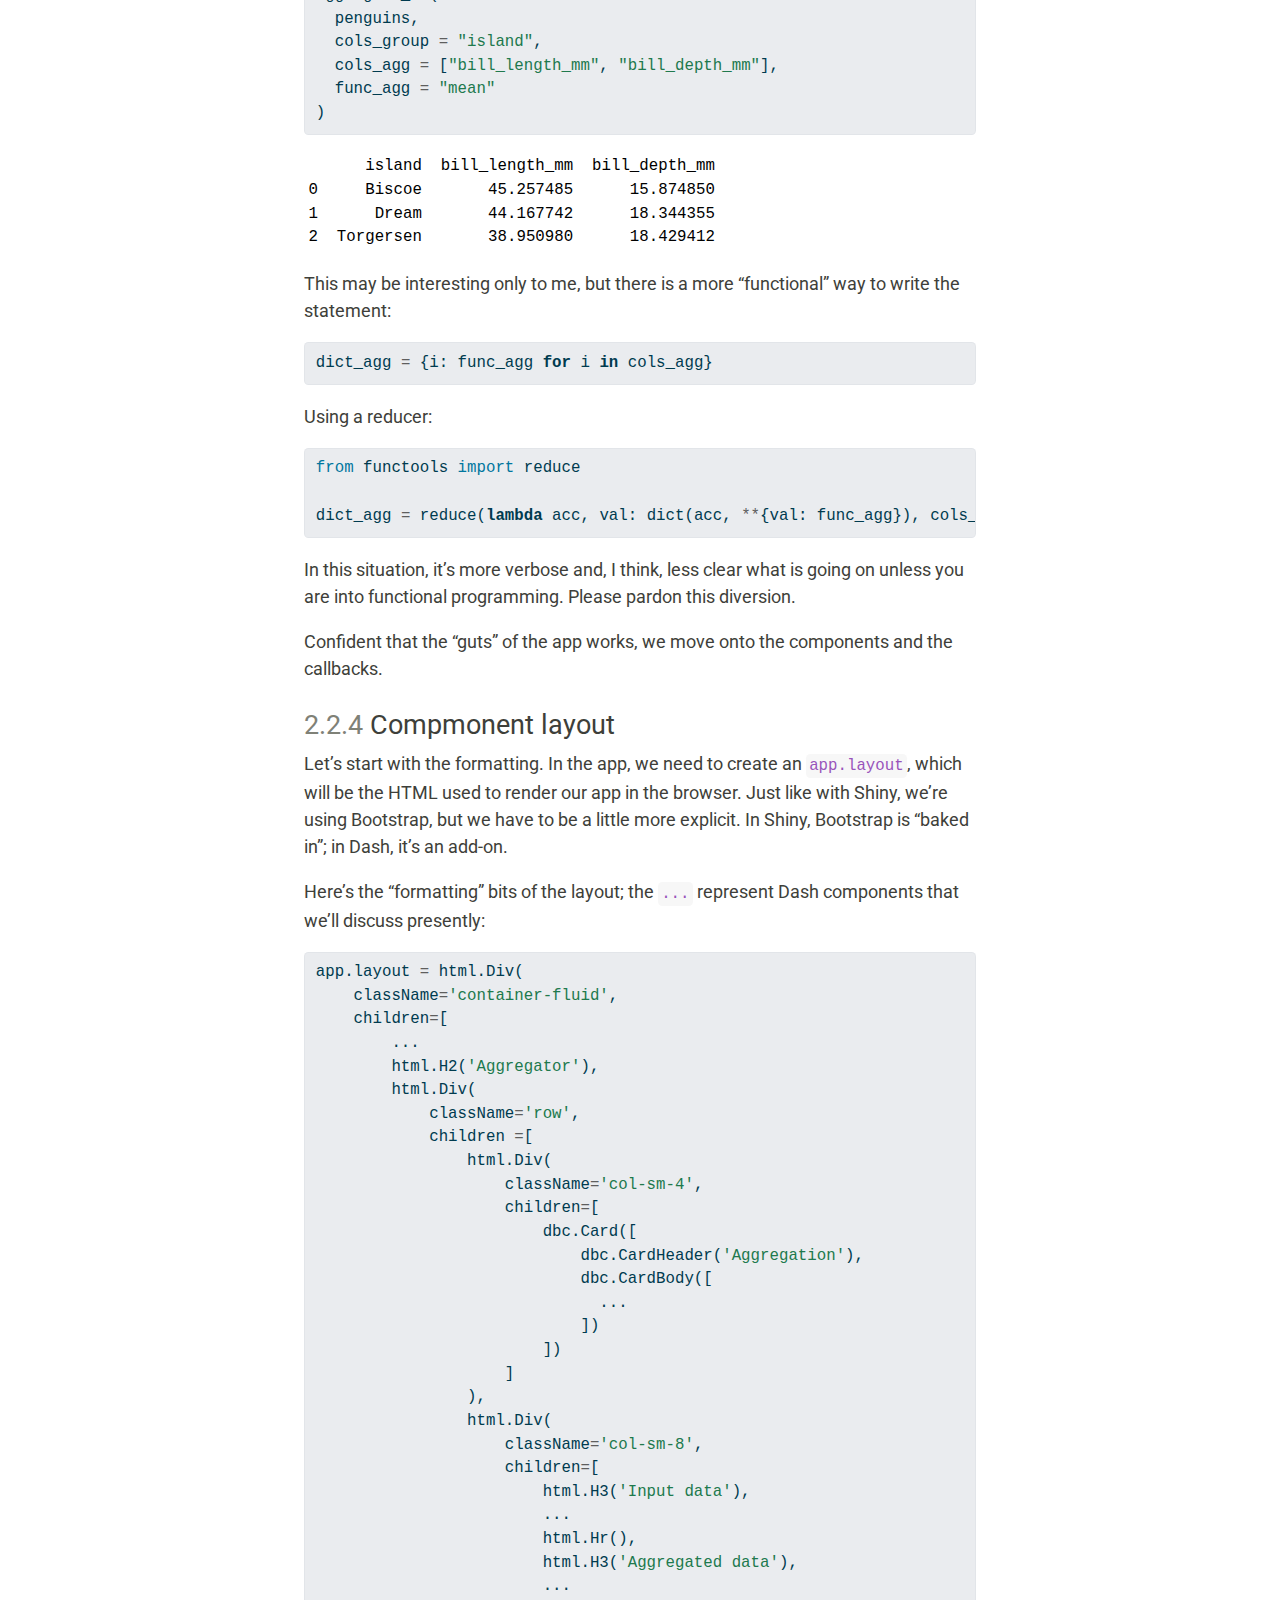
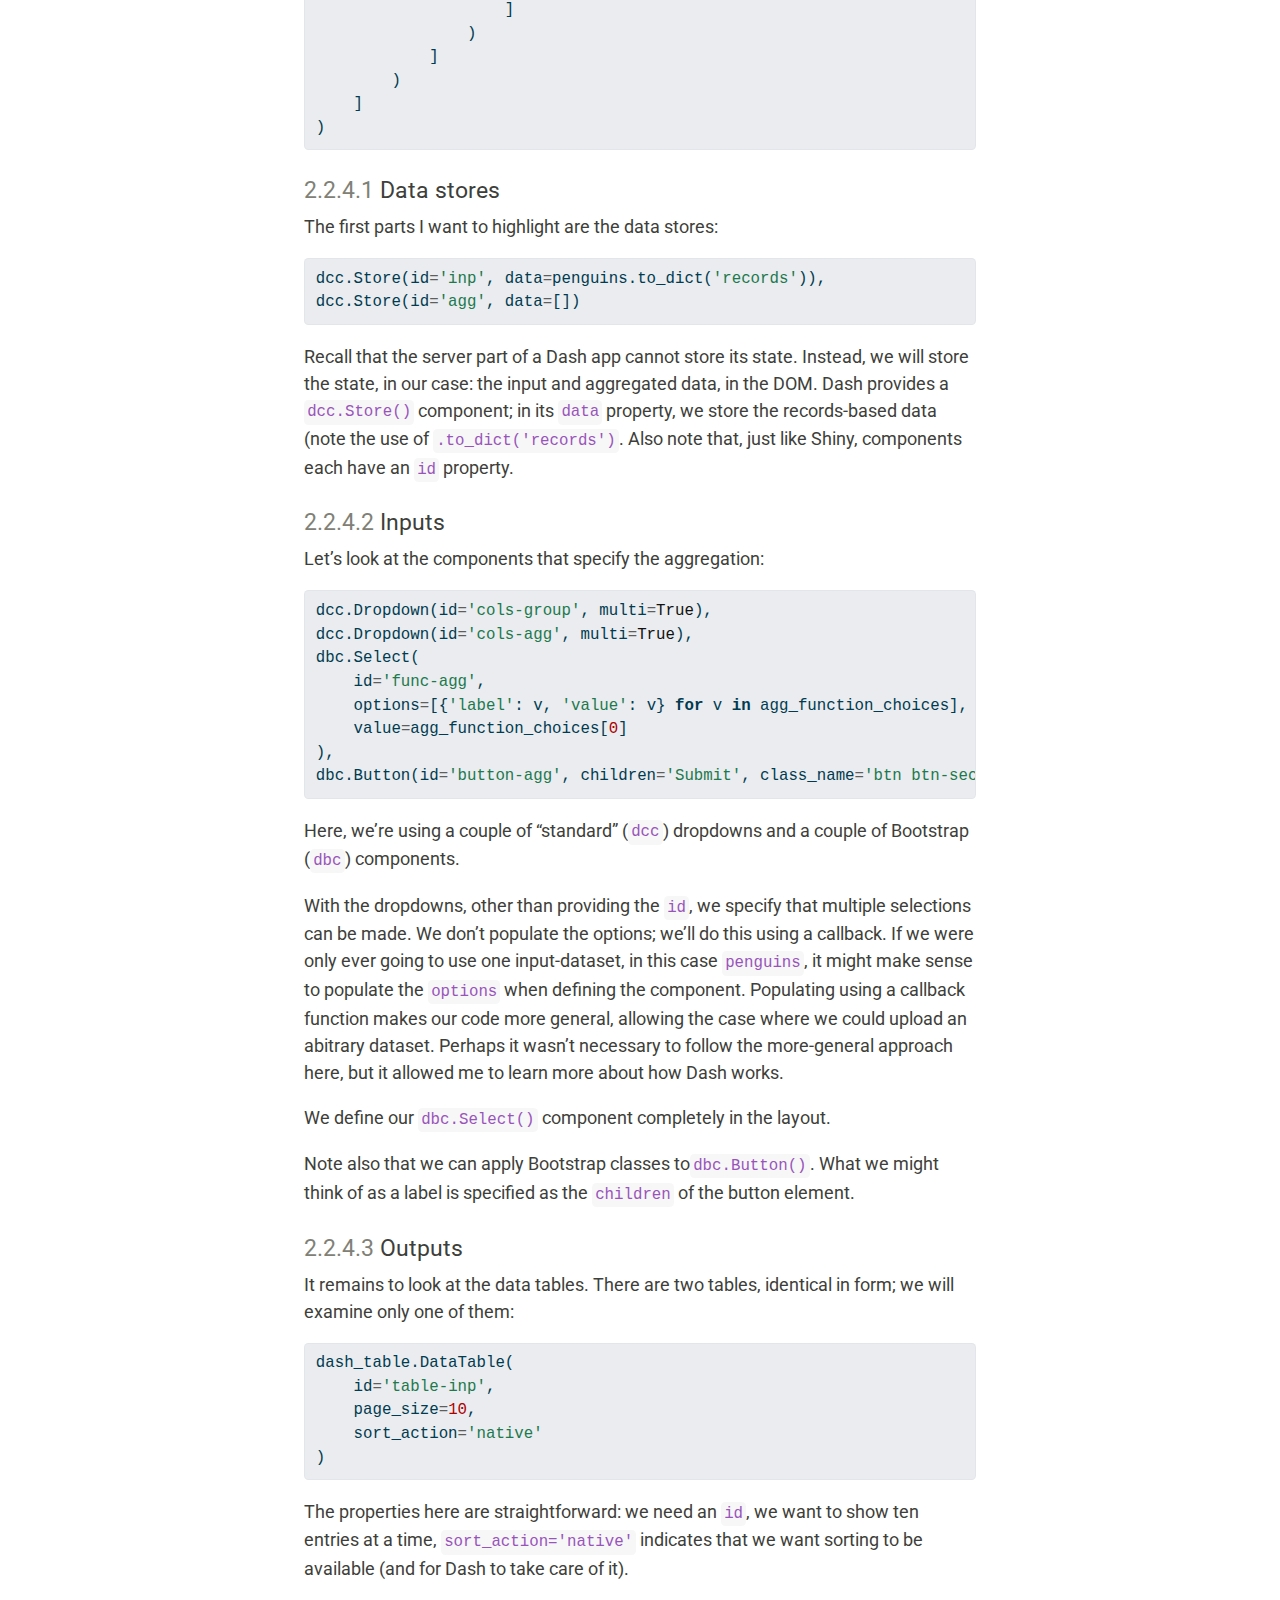
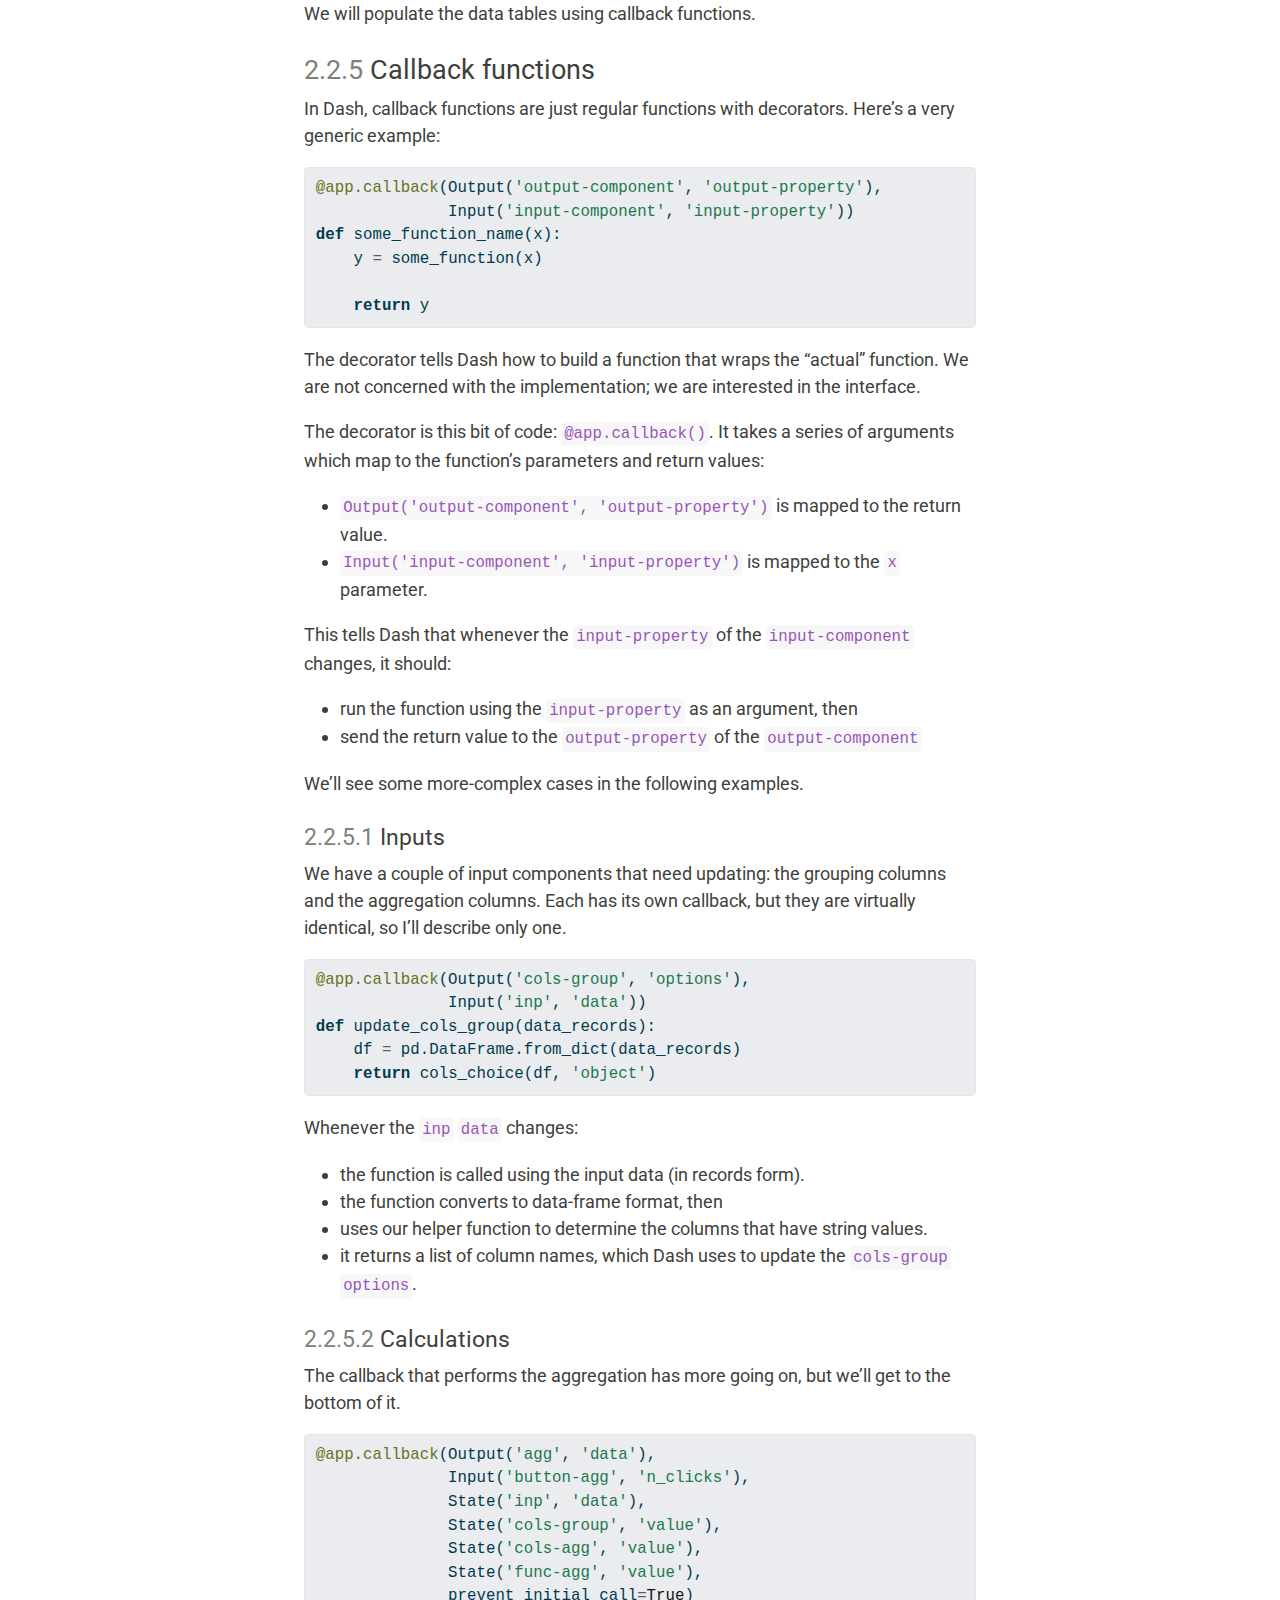
==== commit 51324024: "Deploying to gh-pages from @ ijlyttle/reactivity-three-ways-quarto@d35f1ccfda442e4f36a402dff1af101fa" ====
--- a/dash.html
+++ b/dash.html
@@ -1,183 +1,189 @@
 <!DOCTYPE html>
 <html xmlns="http://www.w3.org/1999/xhtml" lang="en" xml:lang="en"><head>
-  <meta charset="utf-8">
-  <meta name="generator" content="quarto-0.9.228">
-  <meta name="viewport" content="width=device-width, initial-scale=1.0, user-scalable=yes">
-  <title>Data-Science Reactivity: Three Ways - 2&nbsp; Dash</title>
-  <style>
-    code{white-space: pre-wrap;}
-    span.smallcaps{font-variant: small-caps;}
-    span.underline{text-decoration: underline;}
-    div.column{display: inline-block; vertical-align: top; width: 50%;}
-    div.hanging-indent{margin-left: 1.5em; text-indent: -1.5em;}
-    ul.task-list{list-style: none;}
-    pre > code.sourceCode { white-space: pre; position: relative; }
-    pre > code.sourceCode > span { display: inline-block; line-height: 1.25; }
-    pre > code.sourceCode > span:empty { height: 1.2em; }
-    .sourceCode { overflow: visible; }
-    code.sourceCode > span { color: inherit; text-decoration: inherit; }
-    div.sourceCode { margin: 1em 0; }
-    pre.sourceCode { margin: 0; }
-    @media screen {
-    div.sourceCode { overflow: auto; }
-    }
-    @media print {
-    pre > code.sourceCode { white-space: pre-wrap; }
-    pre > code.sourceCode > span { text-indent: -5em; padding-left: 5em; }
-    }
-    pre.numberSource code
-      { counter-reset: source-line 0; }
-    pre.numberSource code > span
-      { position: relative; left: -4em; counter-increment: source-line; }
-    pre.numberSource code > span > a:first-child::before
-      { content: counter(source-line);
-        position: relative; left: -1em; text-align: right; vertical-align: baseline;
-        border: none; display: inline-block;
-        -webkit-touch-callout: none; -webkit-user-select: none;
-        -khtml-user-select: none; -moz-user-select: none;
-        -ms-user-select: none; user-select: none;
-        padding: 0 4px; width: 4em;
-        color: #aaaaaa;
+
+<meta charset="utf-8">
+<meta name="generator" content="quarto-0.9.298">
+
+<meta name="viewport" content="width=device-width, initial-scale=1.0, user-scalable=yes">
+
+<meta name="dcterms.date" content="2022-04-22">
+
+<title>Data-Science Reactivity: Three Ways - 2&nbsp; Dash</title>
+<style>
+code{white-space: pre-wrap;}
+span.smallcaps{font-variant: small-caps;}
+span.underline{text-decoration: underline;}
+div.column{display: inline-block; vertical-align: top; width: 50%;}
+div.hanging-indent{margin-left: 1.5em; text-indent: -1.5em;}
+ul.task-list{list-style: none;}
+pre > code.sourceCode { white-space: pre; position: relative; }
+pre > code.sourceCode > span { display: inline-block; line-height: 1.25; }
+pre > code.sourceCode > span:empty { height: 1.2em; }
+.sourceCode { overflow: visible; }
+code.sourceCode > span { color: inherit; text-decoration: inherit; }
+div.sourceCode { margin: 1em 0; }
+pre.sourceCode { margin: 0; }
+@media screen {
+div.sourceCode { overflow: auto; }
+}
+@media print {
+pre > code.sourceCode { white-space: pre-wrap; }
+pre > code.sourceCode > span { text-indent: -5em; padding-left: 5em; }
+}
+pre.numberSource code
+  { counter-reset: source-line 0; }
+pre.numberSource code > span
+  { position: relative; left: -4em; counter-increment: source-line; }
+pre.numberSource code > span > a:first-child::before
+  { content: counter(source-line);
+    position: relative; left: -1em; text-align: right; vertical-align: baseline;
+    border: none; display: inline-block;
+    -webkit-touch-callout: none; -webkit-user-select: none;
+    -khtml-user-select: none; -moz-user-select: none;
+    -ms-user-select: none; user-select: none;
+    padding: 0 4px; width: 4em;
+    color: #aaaaaa;
+  }
+pre.numberSource { margin-left: 3em; border-left: 1px solid #aaaaaa;  padding-left: 4px; }
+div.sourceCode
+  {   }
+@media screen {
+pre > code.sourceCode > span > a:first-child::before { text-decoration: underline; }
+}
+code span.al { color: #ff0000; font-weight: bold; } /* Alert */
+code span.an { color: #60a0b0; font-weight: bold; font-style: italic; } /* Annotation */
+code span.at { color: #7d9029; } /* Attribute */
+code span.bn { color: #40a070; } /* BaseN */
+code span.bu { } /* BuiltIn */
+code span.cf { color: #007020; font-weight: bold; } /* ControlFlow */
+code span.ch { color: #4070a0; } /* Char */
+code span.cn { color: #880000; } /* Constant */
+code span.co { color: #60a0b0; font-style: italic; } /* Comment */
+code span.cv { color: #60a0b0; font-weight: bold; font-style: italic; } /* CommentVar */
+code span.do { color: #ba2121; font-style: italic; } /* Documentation */
+code span.dt { color: #902000; } /* DataType */
+code span.dv { color: #40a070; } /* DecVal */
+code span.er { color: #ff0000; font-weight: bold; } /* Error */
+code span.ex { } /* Extension */
+code span.fl { color: #40a070; } /* Float */
+code span.fu { color: #06287e; } /* Function */
+code span.im { } /* Import */
+code span.in { color: #60a0b0; font-weight: bold; font-style: italic; } /* Information */
+code span.kw { color: #007020; font-weight: bold; } /* Keyword */
+code span.op { color: #666666; } /* Operator */
+code span.ot { color: #007020; } /* Other */
+code span.pp { color: #bc7a00; } /* Preprocessor */
+code span.sc { color: #4070a0; } /* SpecialChar */
+code span.ss { color: #bb6688; } /* SpecialString */
+code span.st { color: #4070a0; } /* String */
+code span.va { color: #19177c; } /* Variable */
+code span.vs { color: #4070a0; } /* VerbatimString */
+code span.wa { color: #60a0b0; font-weight: bold; font-style: italic; } /* Warning */
+</style>
+
+<script src="site_libs/quarto-nav/quarto-nav.js"></script>
+<script src="site_libs/quarto-nav/headroom.min.js"></script>
+<script src="site_libs/clipboard/clipboard.min.js"></script>
+<meta name="quarto:offset" content="./">
+<script src="site_libs/quarto-search/autocomplete.umd.js"></script>
+<script src="site_libs/quarto-search/fuse.min.js"></script>
+<script src="site_libs/quarto-search/quarto-search.js"></script>
+<link href="./observable.html" rel="next">
+<link href="./shiny.html" rel="prev">
+<script src="site_libs/quarto-html/quarto.js"></script>
+<script src="site_libs/quarto-html/popper.min.js"></script>
+<script src="site_libs/quarto-html/tippy.umd.min.js"></script>
+<script src="site_libs/quarto-html/anchor.min.js"></script>
+<link href="site_libs/quarto-html/tippy.css" rel="stylesheet">
+<link class="quarto-color-scheme" id="quarto-text-highlighting-styles" href="site_libs/quarto-html/quarto-syntax-highlighting.css" rel="stylesheet">
+<link class="quarto-color-scheme quarto-color-alternate" rel="prefetch" id="quarto-text-highlighting-styles" href="site_libs/quarto-html/quarto-syntax-highlighting-dark.css">
+<script src="site_libs/bootstrap/bootstrap.min.js"></script>
+<link href="site_libs/bootstrap/bootstrap-icons.css" rel="stylesheet">
+<link class="quarto-color-scheme" href="site_libs/bootstrap/bootstrap.min.css" rel="stylesheet">
+<link class="quarto-color-scheme quarto-color-alternate" rel="prefetch" href="site_libs/bootstrap/bootstrap-dark.min.css">
+<script id="quarto-search-options" type="application/json">{
+  "location": "sidebar",
+  "copy-button": false,
+  "collapse-after": 3,
+  "panel-placement": "start",
+  "type": "textbox",
+  "limit": 20,
+  "language": {
+    "search-no-results-text": "No results",
+    "search-matching-documents-text": "matching documents",
+    "search-copy-link-title": "Copy link to search",
+    "search-hide-matches-text": "Hide additional matches",
+    "search-more-match-text": "more match in this document",
+    "search-more-matches-text": "more matches in this document",
+    "search-clear-button-title": "Clear",
+    "search-detached-cancel-button-title": "Cancel",
+    "search-submit-button-title": "Submit"
+  }
+}</script>
+<script>
+  // wait for the DOM to finish loading, then run function
+  window.addEventListener('DOMContentLoaded', (event) => {
+
+    // This document uses SVG images: line diagrams with transparent background.
+    // I want to serve the document natively in either light-mode or dark-mode,
+    // so I want to "invert" these images according to the mode.
+    //
+    // I need a way to:
+    //  - determine the mode of the document
+    //  - invert an image, if needed
+    //  - run this function whenever the mode changes
+
+    // In Quarto, the mode of the document can be determined by looking at the
+    // class of the elmenent that has a class "quarto-color-scheme-toggle":
+    //
+    //  - if that class contains "alternate", the document uses dark-mode
+    //  - otherwise, it uses light-mode
+
+    // To invert an image, use a CSS filter:
+    //   https://developer.mozilla.org/en-US/docs/Web/CSS/filter
+    // We apply the CSS filter to all <img> elements with a class "filter".
+
+    // To execute a function in response to something changing, use an observer:
+    //   https://developer.mozilla.org/en-US/docs/Web/API/MutationObserver/observe#examples
+
+    // identify an element to observe
+    const elementToObserve = document.querySelector(".quarto-color-scheme-toggle");
+
+    const observer = new MutationObserver(function() {
+
+      // img elements with class "filter"
+      const selImageSvg = 'img.filter';
+
+      // create a callback function for an element to change its style.filter
+      const setFilter = (x) => {
+        return (element) => element.style.filter = x;
       }
-    pre.numberSource { margin-left: 3em; border-left: 1px solid #aaaaaa;  padding-left: 4px; }
-    div.sourceCode
-      {   }
-    @media screen {
-    pre > code.sourceCode > span > a:first-child::before { text-decoration: underline; }
-    }
-    code span.al { color: #ff0000; font-weight: bold; } /* Alert */
-    code span.an { color: #60a0b0; font-weight: bold; font-style: italic; } /* Annotation */
-    code span.at { color: #7d9029; } /* Attribute */
-    code span.bn { color: #40a070; } /* BaseN */
-    code span.bu { } /* BuiltIn */
-    code span.cf { color: #007020; font-weight: bold; } /* ControlFlow */
-    code span.ch { color: #4070a0; } /* Char */
-    code span.cn { color: #880000; } /* Constant */
-    code span.co { color: #60a0b0; font-style: italic; } /* Comment */
-    code span.cv { color: #60a0b0; font-weight: bold; font-style: italic; } /* CommentVar */
-    code span.do { color: #ba2121; font-style: italic; } /* Documentation */
-    code span.dt { color: #902000; } /* DataType */
-    code span.dv { color: #40a070; } /* DecVal */
-    code span.er { color: #ff0000; font-weight: bold; } /* Error */
-    code span.ex { } /* Extension */
-    code span.fl { color: #40a070; } /* Float */
-    code span.fu { color: #06287e; } /* Function */
-    code span.im { } /* Import */
-    code span.in { color: #60a0b0; font-weight: bold; font-style: italic; } /* Information */
-    code span.kw { color: #007020; font-weight: bold; } /* Keyword */
-    code span.op { color: #666666; } /* Operator */
-    code span.ot { color: #007020; } /* Other */
-    code span.pp { color: #bc7a00; } /* Preprocessor */
-    code span.sc { color: #4070a0; } /* SpecialChar */
-    code span.ss { color: #bb6688; } /* SpecialString */
-    code span.st { color: #4070a0; } /* String */
-    code span.va { color: #19177c; } /* Variable */
-    code span.vs { color: #4070a0; } /* VerbatimString */
-    code span.wa { color: #60a0b0; font-weight: bold; font-style: italic; } /* Warning */
-  </style>
-
-  <script src="site_libs/quarto-nav/quarto-nav.js"></script>
-  <script src="site_libs/quarto-nav/headroom.min.js"></script>
-  <script src="site_libs/clipboard/clipboard.min.js"></script>
-  <meta name="quarto:offset" content="./">
-  <script src="site_libs/quarto-search/autocomplete.umd.js"></script>
-  <script src="site_libs/quarto-search/fuse.min.js"></script>
-  <script src="site_libs/quarto-search/quarto-search.js"></script>
-  <link href="./observable.html" rel="next">
-  <link href="./shiny.html" rel="prev">
-  <script src="site_libs/quarto-html/quarto.js"></script>
-  <script src="site_libs/quarto-html/popper.min.js"></script>
-  <script src="site_libs/quarto-html/tippy.umd.min.js"></script>
-  <script src="site_libs/quarto-html/anchor.min.js"></script>
-  <link href="site_libs/quarto-html/tippy.css" rel="stylesheet">
-  <link class="quarto-color-scheme" id="quarto-text-highlighting-styles" href="site_libs/quarto-html/quarto-syntax-highlighting.css" rel="stylesheet">
-  <link class="quarto-color-scheme quarto-color-alternate" rel="prefetch" id="quarto-text-highlighting-styles" href="site_libs/quarto-html/quarto-syntax-highlighting-dark.css">
-  <script src="site_libs/bootstrap/bootstrap.min.js"></script>
-  <link href="site_libs/bootstrap/bootstrap-icons.css" rel="stylesheet">
-  <link class="quarto-color-scheme" href="site_libs/bootstrap/bootstrap.min.css" rel="stylesheet">
-  <link class="quarto-color-scheme quarto-color-alternate" rel="prefetch" href="site_libs/bootstrap/bootstrap-dark.min.css">
-  <script id="quarto-search-options" type="application/json">{
-    "location": "sidebar",
-    "copy-button": false,
-    "collapse-after": 3,
-    "panel-placement": "start",
-    "type": "textbox",
-    "limit": 20,
-    "language": {
-      "search-no-results-text": "No results",
-      "search-matching-documents-text": "matching documents",
-      "search-copy-link-title": "Copy link to search",
-      "search-hide-matches-text": "Hide additional matches",
-      "search-more-match-text": "more match in this document",
-      "search-more-matches-text": "more matches in this document",
-      "search-clear-button-title": "Clear",
-      "search-detached-cancel-button-title": "Cancel",
-      "search-submit-button-title": "Submit"
-    }
-  }</script>
-  <script>
-    // wait for the DOM to finish loading, then run function
-    window.addEventListener('DOMContentLoaded', (event) => {
-
-      // This document uses SVG images: line diagrams with transparent background.
-      // I want to serve the document natively in either light-mode or dark-mode,
-      // so I want to "invert" these images according to the mode.
-      //
-      // I need a way to:
-      //  - determine the mode of the document
-      //  - invert an image, if needed
-      //  - run this function whenever the mode changes
-
-      // In Quarto, the mode of the document can be determined by looking at the
-      // class of the elmenent that has a class "quarto-color-scheme-toggle":
-      //
-      //  - if that class contains "alternate", the document uses dark-mode
-      //  - otherwise, it uses light-mode
-
-      // To invert an image, use a CSS filter:
-      //   https://developer.mozilla.org/en-US/docs/Web/CSS/filter
-      // We apply the CSS filter to all <img> elements with a class "filter".
-
-      // To execute a function in response to something changing, use an observer:
-      //   https://developer.mozilla.org/en-US/docs/Web/API/MutationObserver/observe#examples
-
-      // identify an element to observe
-      const elementToObserve = document.querySelector(".quarto-color-scheme-toggle");
-
-      const observer = new MutationObserver(function() {
-
-        // img elements with class "filter"
-        const selImageSvg = 'img.filter';
-
-        // create a callback function for an element to change its style.filter
-        const setFilter = (x) => {
-          return (element) => element.style.filter = x;
-        }
-
-        let filter = 'invert(0%)';
-        if (elementToObserve.classList.contains('alternate')) {
-          // console.log('i am dark mode');
-          filter = 'invert(100%)';
-        }
-
-        // apply filter to images
-        document.querySelectorAll(selImageSvg).forEach(setFilter(filter));
-      });
-
-      // attach observer to element
-      observer.observe(elementToObserve, {attributeFilter: ['class']});
-
-      // touch class to initiate observe event
-      elementToObserve.classList = elementToObserve.classList;
-
+
+      let filter = 'invert(0%)';
+      if (elementToObserve.classList.contains('alternate')) {
+        // console.log('i am dark mode');
+        filter = 'invert(100%)';
+      }
+
+      // apply filter to images
+      document.querySelectorAll(selImageSvg).forEach(setFilter(filter));
     });
-  </script>
-  <!--[if lt IE 9]>
-    <script src="//cdnjs.cloudflare.com/ajax/libs/html5shiv/3.7.3/html5shiv-printshiv.min.js"></script>
-  <![endif]-->
-  <link rel="stylesheet" href="nocheckbox.css">
+
+    // attach observer to element
+    observer.observe(elementToObserve, {attributeFilter: ['class']});
+
+    // touch class to initiate observe event
+    elementToObserve.classList = elementToObserve.classList;
+
+  });
+</script>
+
+
+<link rel="stylesheet" href="nocheckbox.css">
 </head>
+
 <body class="floating">
+
 <div id="quarto-search-results"></div>
   <header id="quarto-header" class="headroom fixed-top">
   <nav class="quarto-secondary-nav" data-bs-toggle="collapse" data-bs-target="#quarto-sidebar" aria-controls="quarto-sidebar" aria-expanded="false" aria-label="Toggle sidebar navigation" onclick="if (window.quartoToggleHeadroom) { window.quartoToggleHeadroom(); }">
@@ -259,32 +265,53 @@
 <!-- margin-sidebar -->
     <div id="quarto-margin-sidebar" class="sidebar margin-sidebar">
         <nav id="TOC" role="doc-toc">
-<h2 id="toc-title">Table of contents</h2>
-<ul>
-<li><a href="#principles" id="toc-principles" class="nav-link active" data-scroll-target="#principles"> <span class="header-section-number">2.1</span> Principles</a>
-<ul class="collapse">
-<li><a href="#everything-that-exists-is-a-component" id="toc-everything-that-exists-is-a-component" class="nav-link" data-scroll-target="#everything-that-exists-is-a-component"> <span class="header-section-number">2.1.1</span> Everything that exists is a component</a></li>
-<li><a href="#everything-that-happens-is-a-callback" id="toc-everything-that-happens-is-a-callback" class="nav-link" data-scroll-target="#everything-that-happens-is-a-callback"> <span class="header-section-number">2.1.2</span> Everything that happens is a callback</a></li>
-<li><a href="#server-cannot-store-state" id="toc-server-cannot-store-state" class="nav-link" data-scroll-target="#server-cannot-store-state"> <span class="header-section-number">2.1.3</span> Server cannot store state</a></li>
-<li><a href="#use-json-or-base64" id="toc-use-json-or-base64" class="nav-link" data-scroll-target="#use-json-or-base64"> <span class="header-section-number">2.1.4</span> Use JSON or base64</a></li>
-</ul></li>
-<li><a href="#demonstration-app" id="toc-demonstration-app" class="nav-link" data-scroll-target="#demonstration-app"> <span class="header-section-number">2.2</span> Demonstration app</a>
-<ul class="collapse">
-<li><a href="#description" id="toc-description" class="nav-link" data-scroll-target="#description"> <span class="header-section-number">2.2.1</span> Description</a></li>
-<li><a href="#prelims" id="toc-prelims" class="nav-link" data-scroll-target="#prelims"> <span class="header-section-number">2.2.2</span> Prelims</a></li>
-<li><a href="#helper-functions" id="toc-helper-functions" class="nav-link" data-scroll-target="#helper-functions"> <span class="header-section-number">2.2.3</span> Helper functions</a></li>
-<li><a href="#compmonent-layout" id="toc-compmonent-layout" class="nav-link" data-scroll-target="#compmonent-layout"> <span class="header-section-number">2.2.4</span> Compmonent layout</a></li>
-<li><a href="#callback-functions" id="toc-callback-functions" class="nav-link" data-scroll-target="#callback-functions"> <span class="header-section-number">2.2.5</span> Callback functions</a></li>
-</ul></li>
-</ul>
+    <h2 id="toc-title">Table of contents</h2>
+   
+  <ul>
+  <li><a href="#principles" id="toc-principles" class="nav-link active" data-scroll-target="#principles"> <span class="header-section-number">2.1</span> Principles</a>
+  <ul class="collapse">
+  <li><a href="#everything-that-exists-is-a-component" id="toc-everything-that-exists-is-a-component" class="nav-link" data-scroll-target="#everything-that-exists-is-a-component"> <span class="header-section-number">2.1.1</span> Everything that exists is a component</a></li>
+  <li><a href="#everything-that-happens-is-a-callback" id="toc-everything-that-happens-is-a-callback" class="nav-link" data-scroll-target="#everything-that-happens-is-a-callback"> <span class="header-section-number">2.1.2</span> Everything that happens is a callback</a></li>
+  <li><a href="#server-cannot-store-state" id="toc-server-cannot-store-state" class="nav-link" data-scroll-target="#server-cannot-store-state"> <span class="header-section-number">2.1.3</span> Server cannot store state</a></li>
+  <li><a href="#use-json-or-base64" id="toc-use-json-or-base64" class="nav-link" data-scroll-target="#use-json-or-base64"> <span class="header-section-number">2.1.4</span> Use JSON or base64</a></li>
+  </ul></li>
+  <li><a href="#demonstration-app" id="toc-demonstration-app" class="nav-link" data-scroll-target="#demonstration-app"> <span class="header-section-number">2.2</span> Demonstration app</a>
+  <ul class="collapse">
+  <li><a href="#description" id="toc-description" class="nav-link" data-scroll-target="#description"> <span class="header-section-number">2.2.1</span> Description</a></li>
+  <li><a href="#prelims" id="toc-prelims" class="nav-link" data-scroll-target="#prelims"> <span class="header-section-number">2.2.2</span> Prelims</a></li>
+  <li><a href="#helper-functions" id="toc-helper-functions" class="nav-link" data-scroll-target="#helper-functions"> <span class="header-section-number">2.2.3</span> Helper functions</a></li>
+  <li><a href="#compmonent-layout" id="toc-compmonent-layout" class="nav-link" data-scroll-target="#compmonent-layout"> <span class="header-section-number">2.2.4</span> Compmonent layout</a></li>
+  <li><a href="#callback-functions" id="toc-callback-functions" class="nav-link" data-scroll-target="#callback-functions"> <span class="header-section-number">2.2.5</span> Callback functions</a></li>
+  </ul></li>
+  </ul>
 </nav>
     </div>
 <!-- main -->
 <main class="content" id="quarto-document-content">
+
 <header id="title-block-header" class="quarto-title-block default">
-
-
-<div class="quarto-title"><h1 class="title d-none d-lg-block display-7"><span class="chapter-number">2</span>&nbsp; <span class="chapter-title">Dash</span></h1></div><div class="quarto-title-meta"><div><div class="quarto-title-meta-heading">Published</div><div class="quarto-title-meta-contents"><p class="date">2022-04-11</p></div></div></div></header>
+<div class="quarto-title">
+<h1 class="title d-none d-lg-block"><span class="chapter-number">2</span>&nbsp; <span class="chapter-title">Dash</span></h1>
+</div>
+
+
+
+
+
+<div class="quarto-title-meta">
+
+    
+    <div>
+    <div class="quarto-title-meta-heading">Published</div>
+    <div class="quarto-title-meta-contents">
+      <p class="date">2022-04-22</p>
+    </div>
+  </div>
+    
+  </div>
+  
+
+</header>
 
 <p>Although it is a gross oversimplification, at first glance Dash seems like Python’s answer to Shiny.</p>
 <p>Accordingly, the goals of this chapter are:</p>
@@ -327,13 +354,13 @@
 <p>Similarly, everything that exists on Dash app’s web page is a component.</p>
 <p>As we’ll see in the demo, a Dash app contains a layout that you specify:</p>
 <div class="cell">
-<div class="sourceCode" id="cb1"><pre class="sourceCode python cell-code code-with-copy"><code class="sourceCode python"><span id="cb1-1"><a href="#cb1-1" aria-hidden="true" tabindex="-1"></a>app.layout <span class="op">=</span> html.div(...)</span></code><button title="Copy to Clipboard" class="code-copy-button"><i class="bi"></i></button></pre></div>
+<div class="sourceCode cell-code" id="cb1"><pre class="sourceCode python code-with-copy"><code class="sourceCode python"><span id="cb1-1"><a href="#cb1-1" aria-hidden="true" tabindex="-1"></a>app.layout <span class="op">=</span> html.div(...)</span></code><button title="Copy to Clipboard" class="code-copy-button"><i class="bi"></i></button></pre></div>
 </div>
 <p>You need to fill in the <code>...</code>. A component might be a straightforward HTML element, or it might be a Dash component, where you define the attributes.</p>
 <p>The <code>html</code> object (imported from the <code>dash</code> package) behaves very similarly to R’s htmltools package; they are both based on the HTML5 spec.</p>
 <p>We’ll see more in the demo, but here’s an example of a Dash component:</p>
 <div class="cell">
-<div class="sourceCode" id="cb2"><pre class="sourceCode python cell-code code-with-copy"><code class="sourceCode python"><span id="cb2-1"><a href="#cb2-1" aria-hidden="true" tabindex="-1"></a>dcc.Dropdown(<span class="bu">id</span><span class="op">=</span><span class="st">'cols-group'</span>, multi<span class="op">=</span><span class="va">True</span>)</span></code><button title="Copy to Clipboard" class="code-copy-button"><i class="bi"></i></button></pre></div>
+<div class="sourceCode cell-code" id="cb2"><pre class="sourceCode python code-with-copy"><code class="sourceCode python"><span id="cb2-1"><a href="#cb2-1" aria-hidden="true" tabindex="-1"></a>dcc.Dropdown(<span class="bu">id</span><span class="op">=</span><span class="st">'cols-group'</span>, multi<span class="op">=</span><span class="va">True</span>)</span></code><button title="Copy to Clipboard" class="code-copy-button"><i class="bi"></i></button></pre></div>
 </div>
 <p>This is a <a href="https://dash.plotly.com/dash-core-components/dropdown">dropdown component</a>; we define the <code>id</code> and <code>multi</code> properties at definition. In this case, we don’t define the <code>options</code> or <code>value</code> properties. We’ll update the <code>options</code> dynamically, and let the user set the <code>value</code>.</p>
 <p>Like other components, dropdowns have a number of <a href="https://dash.plotly.com/dash-core-components/dropdown#dropdown-properties">properties</a>; we can set them either at initialization, as we did here, or we can set them using a callback.</p>
@@ -343,7 +370,7 @@
 <p>If you want something to happen in a Dash app, it has to happen in a callback function. Dash lets you write callbacks using Python. It also lets you write callbacks in JavaScript, but that gets beyond the scope of this book.</p>
 <p>We’ll see this in more detail in the demo app, but a callback is a standard Python function with a decorator:</p>
 <div class="cell">
-<div class="sourceCode" id="cb3"><pre class="sourceCode python cell-code code-with-copy"><code class="sourceCode python"><span id="cb3-1"><a href="#cb3-1" aria-hidden="true" tabindex="-1"></a><span class="at">@app.callback</span>(Output(<span class="st">'cols-group'</span>, <span class="st">'options'</span>),</span>
+<div class="sourceCode cell-code" id="cb3"><pre class="sourceCode python code-with-copy"><code class="sourceCode python"><span id="cb3-1"><a href="#cb3-1" aria-hidden="true" tabindex="-1"></a><span class="at">@app.callback</span>(Output(<span class="st">'cols-group'</span>, <span class="st">'options'</span>),</span>
 <span id="cb3-2"><a href="#cb3-2" aria-hidden="true" tabindex="-1"></a>              Input(<span class="st">'inp'</span>, <span class="st">'data'</span>))</span>
 <span id="cb3-3"><a href="#cb3-3" aria-hidden="true" tabindex="-1"></a><span class="kw">def</span> update_cols_group(data_records):</span>
 <span id="cb3-4"><a href="#cb3-4" aria-hidden="true" tabindex="-1"></a>    <span class="cf">return</span> cols_choice(data_records, <span class="st">'object'</span>)</span></code><button title="Copy to Clipboard" class="code-copy-button"><i class="bi"></i></button></pre></div>
@@ -366,7 +393,7 @@
 </ul>
 <p>We’ll use the first option here. Here’s one of the components in our layout:</p>
 <div class="cell">
-<div class="sourceCode" id="cb4"><pre class="sourceCode python cell-code code-with-copy"><code class="sourceCode python"><span id="cb4-1"><a href="#cb4-1" aria-hidden="true" tabindex="-1"></a>dcc.Store(<span class="bu">id</span><span class="op">=</span><span class="st">'inp'</span>, data<span class="op">=</span>penguins.to_dict(<span class="st">'records'</span>))</span></code><button title="Copy to Clipboard" class="code-copy-button"><i class="bi"></i></button></pre></div>
+<div class="sourceCode cell-code" id="cb4"><pre class="sourceCode python code-with-copy"><code class="sourceCode python"><span id="cb4-1"><a href="#cb4-1" aria-hidden="true" tabindex="-1"></a>dcc.Store(<span class="bu">id</span><span class="op">=</span><span class="st">'inp'</span>, data<span class="op">=</span>penguins.to_dict(<span class="st">'records'</span>))</span></code><button title="Copy to Clipboard" class="code-copy-button"><i class="bi"></i></button></pre></div>
 </div>
 <p>Note that this component is initialized using the <code>penguins</code> data, but that we are using pandas’ <code>to_dict()</code> method. This is because the component will receive the data using JSON; it is stored in the DOM as a JavaScript object.</p>
 </section>
@@ -433,7 +460,7 @@
   cols.py</code></pre>
 <p>Here’s the app file, <code>app-aggregate-local.py</code>, with the components and callbacks removed:</p>
 <div class="cell">
-<div class="sourceCode" id="cb8"><pre class="sourceCode python cell-code code-with-copy"><code class="sourceCode python"><span id="cb8-1"><a href="#cb8-1" aria-hidden="true" tabindex="-1"></a><span class="co"># Run this app with `python app-aggregate-local.py` and</span></span>
+<div class="sourceCode cell-code" id="cb8"><pre class="sourceCode python code-with-copy"><code class="sourceCode python"><span id="cb8-1"><a href="#cb8-1" aria-hidden="true" tabindex="-1"></a><span class="co"># Run this app with `python app-aggregate-local.py` and</span></span>
 <span id="cb8-2"><a href="#cb8-2" aria-hidden="true" tabindex="-1"></a><span class="co"># visit http://127.0.0.1:8050/ in your web browser.</span></span>
 <span id="cb8-3"><a href="#cb8-3" aria-hidden="true" tabindex="-1"></a></span>
 <span id="cb8-4"><a href="#cb8-4" aria-hidden="true" tabindex="-1"></a><span class="im">import</span> dash</span>
@@ -482,7 +509,7 @@
 <h3 data-number="2.2.3" class="anchored" data-anchor-id="helper-functions"><span class="header-section-number">2.2.3</span> Helper functions</h3>
 <p>Just like in R, I like to write as much “vanilla” Python code as I can. I want to demonstrate to myself, as much as I can, that the “guts” of the app behaves as I expect. That way, when I’m building the components and the callbacks, I can narrow down the things that might be going wrong.</p>
 <div class="cell">
-<div class="sourceCode" id="cb10"><pre class="sourceCode r cell-code code-with-copy"><code class="sourceCode r"><span id="cb10-1"><a href="#cb10-1" aria-hidden="true" tabindex="-1"></a><span class="co"># using only to demonstrate code; not used in Python Dash.</span></span>
+<div class="sourceCode cell-code" id="cb10"><pre class="sourceCode r code-with-copy"><code class="sourceCode r"><span id="cb10-1"><a href="#cb10-1" aria-hidden="true" tabindex="-1"></a><span class="co"># using only to demonstrate code; not used in Python Dash.</span></span>
 <span id="cb10-2"><a href="#cb10-2" aria-hidden="true" tabindex="-1"></a><span class="fu">library</span>(<span class="st">"reticulate"</span>)</span>
 <span id="cb10-3"><a href="#cb10-3" aria-hidden="true" tabindex="-1"></a><span class="fu">use_virtualenv</span>(<span class="st">"./venv"</span>)</span></code><button title="Copy to Clipboard" class="code-copy-button"><i class="bi"></i></button></pre></div>
 </div>
@@ -490,13 +517,14 @@
 <p>In fact, if you are newish to Python, you might find the “Field Guide” appendix useful to get things set up. For Python programming, there is a great introduction at reticulate.</p>
 <p>Our first step is to get a look at the <code>penguins</code> dataset, to verify it’s the same as we use in R.</p>
 <div class="cell">
-<div class="sourceCode" id="cb11"><pre class="sourceCode python cell-code code-with-copy"><code class="sourceCode python"><span id="cb11-1"><a href="#cb11-1" aria-hidden="true" tabindex="-1"></a><span class="co"># importing into RMarkdown environment for exposition</span></span>
+<div class="sourceCode cell-code" id="cb11"><pre class="sourceCode python code-with-copy"><code class="sourceCode python"><span id="cb11-1"><a href="#cb11-1" aria-hidden="true" tabindex="-1"></a><span class="co"># importing into RMarkdown environment for exposition</span></span>
 <span id="cb11-2"><a href="#cb11-2" aria-hidden="true" tabindex="-1"></a><span class="im">import</span> pandas <span class="im">as</span> pd</span>
 <span id="cb11-3"><a href="#cb11-3" aria-hidden="true" tabindex="-1"></a><span class="im">from</span> palmerpenguins <span class="im">import</span> load_penguins</span>
-<span id="cb11-4"><a href="#cb11-4" aria-hidden="true" tabindex="-1"></a></span>
-<span id="cb11-5"><a href="#cb11-5" aria-hidden="true" tabindex="-1"></a>penguins <span class="op">=</span> load_penguins()</span>
-<span id="cb11-6"><a href="#cb11-6" aria-hidden="true" tabindex="-1"></a><span class="bu">print</span>(penguins)</span></code><button title="Copy to Clipboard" class="code-copy-button"><i class="bi"></i></button></pre></div>
-<div class="cell-output-stdout">
+<span id="cb11-4"><a href="#cb11-4" aria-hidden="true" tabindex="-1"></a><span class="im">import</span> pprint</span>
+<span id="cb11-5"><a href="#cb11-5" aria-hidden="true" tabindex="-1"></a></span>
+<span id="cb11-6"><a href="#cb11-6" aria-hidden="true" tabindex="-1"></a>penguins <span class="op">=</span> load_penguins()</span>
+<span id="cb11-7"><a href="#cb11-7" aria-hidden="true" tabindex="-1"></a><span class="bu">print</span>(penguins)</span></code><button title="Copy to Clipboard" class="code-copy-button"><i class="bi"></i></button></pre></div>
+<div class="cell-output cell-output-stdout">
 <pre><code>       species     island  bill_length_mm  ...  body_mass_g     sex  year
 0       Adelie  Torgersen            39.1  ...       3750.0    male  2007
 1       Adelie  Torgersen            39.5  ...       3800.0  female  2007
@@ -515,29 +543,44 @@
 </div>
 <p>Because we will tell Dash to move data back and forth using a dictionary, we’ll make a variable that stores <code>penguins</code> as records:</p>
 <div class="cell">
-<div class="sourceCode" id="cb13"><pre class="sourceCode python cell-code code-with-copy"><code class="sourceCode python"><span id="cb13-1"><a href="#cb13-1" aria-hidden="true" tabindex="-1"></a>penguins_records <span class="op">=</span> penguins.to_dict(<span class="st">'records'</span>)</span>
-<span id="cb13-2"><a href="#cb13-2" aria-hidden="true" tabindex="-1"></a><span class="bu">print</span>(penguins_records[<span class="dv">0</span>:<span class="dv">2</span>]) <span class="co"># just to get a flavor</span></span></code><button title="Copy to Clipboard" class="code-copy-button"><i class="bi"></i></button></pre></div>
-<div class="cell-output-stdout">
-<pre><code>[{'species': 'Adelie', 'island': 'Torgersen', 'bill_length_mm': 39.1, 'bill_depth_mm': 18.7, 'flipper_length_mm': 181.0, 'body_mass_g': 3750.0, 'sex': 'male', 'year': 2007}, {'species': 'Adelie', 'island': 'Torgersen', 'bill_length_mm': 39.5, 'bill_depth_mm': 17.4, 'flipper_length_mm': 186.0, 'body_mass_g': 3800.0, 'sex': 'female', 'year': 2007}]</code></pre>
+<div class="sourceCode cell-code" id="cb13"><pre class="sourceCode python code-with-copy"><code class="sourceCode python"><span id="cb13-1"><a href="#cb13-1" aria-hidden="true" tabindex="-1"></a>penguins_records <span class="op">=</span> penguins.to_dict(<span class="st">'records'</span>)</span>
+<span id="cb13-2"><a href="#cb13-2" aria-hidden="true" tabindex="-1"></a>pprint.pp(penguins_records[<span class="dv">0</span>:<span class="dv">2</span>]) <span class="co"># just to get a flavor</span></span></code><button title="Copy to Clipboard" class="code-copy-button"><i class="bi"></i></button></pre></div>
+<div class="cell-output cell-output-stdout">
+<pre><code>[{'species': 'Adelie',
+  'island': 'Torgersen',
+  'bill_length_mm': 39.1,
+  'bill_depth_mm': 18.7,
+  'flipper_length_mm': 181.0,
+  'body_mass_g': 3750.0,
+  'sex': 'male',
+  'year': 2007},
+ {'species': 'Adelie',
+  'island': 'Torgersen',
+  'bill_length_mm': 39.5,
+  'bill_depth_mm': 17.4,
+  'flipper_length_mm': 186.0,
+  'body_mass_g': 3800.0,
+  'sex': 'female',
+  'year': 2007}]</code></pre>
 </div>
 </div>
 <p>The first function we’ll verify is used to tell us, for a given a data frame and a given Pandas type, which columns are of that type. (In the app, we’ll convert to records-format in the callback function.)</p>
 <div class="cell">
-<div class="sourceCode" id="cb15"><pre class="sourceCode python cell-code code-with-copy"><code class="sourceCode python"><span id="cb15-1"><a href="#cb15-1" aria-hidden="true" tabindex="-1"></a><span class="kw">def</span> cols_choice (df, include):</span>
+<div class="sourceCode cell-code" id="cb15"><pre class="sourceCode python code-with-copy"><code class="sourceCode python"><span id="cb15-1"><a href="#cb15-1" aria-hidden="true" tabindex="-1"></a><span class="kw">def</span> cols_choice (df, include):</span>
 <span id="cb15-2"><a href="#cb15-2" aria-hidden="true" tabindex="-1"></a></span>
 <span id="cb15-3"><a href="#cb15-3" aria-hidden="true" tabindex="-1"></a>    <span class="cf">return</span> df.select_dtypes(include<span class="op">=</span>include).columns.to_list()</span></code><button title="Copy to Clipboard" class="code-copy-button"><i class="bi"></i></button></pre></div>
 </div>
 <p>Let’s test the function. In Pandas, strings have type <code>'object'</code>:</p>
 <div class="cell">
-<div class="sourceCode" id="cb16"><pre class="sourceCode python cell-code code-with-copy"><code class="sourceCode python"><span id="cb16-1"><a href="#cb16-1" aria-hidden="true" tabindex="-1"></a>cols_choice(penguins, <span class="st">'object'</span>)</span></code><button title="Copy to Clipboard" class="code-copy-button"><i class="bi"></i></button></pre></div>
-<div class="cell-output-stdout">
+<div class="sourceCode cell-code" id="cb16"><pre class="sourceCode python code-with-copy"><code class="sourceCode python"><span id="cb16-1"><a href="#cb16-1" aria-hidden="true" tabindex="-1"></a>cols_choice(penguins, <span class="st">'object'</span>)</span></code><button title="Copy to Clipboard" class="code-copy-button"><i class="bi"></i></button></pre></div>
+<div class="cell-output cell-output-stdout">
 <pre><code>['species', 'island', 'sex']</code></pre>
 </div>
 </div>
 <p>Numbers have type <code>'number'</code>:</p>
 <div class="cell">
-<div class="sourceCode" id="cb18"><pre class="sourceCode python cell-code code-with-copy"><code class="sourceCode python"><span id="cb18-1"><a href="#cb18-1" aria-hidden="true" tabindex="-1"></a>cols_choice(penguins, <span class="st">'number'</span>)</span></code><button title="Copy to Clipboard" class="code-copy-button"><i class="bi"></i></button></pre></div>
-<div class="cell-output-stdout">
+<div class="sourceCode cell-code" id="cb18"><pre class="sourceCode python code-with-copy"><code class="sourceCode python"><span id="cb18-1"><a href="#cb18-1" aria-hidden="true" tabindex="-1"></a>cols_choice(penguins, <span class="st">'number'</span>)</span></code><button title="Copy to Clipboard" class="code-copy-button"><i class="bi"></i></button></pre></div>
+<div class="cell-output cell-output-stdout">
 <pre><code>['bill_length_mm', 'bill_depth_mm', 'flipper_length_mm', 'body_mass_g', 'year']</code></pre>
 </div>
 </div>
@@ -545,7 +588,7 @@
 <p>Next, we need a function to generate the (display) table properties. We need to return a list where each element is dictionary that describes a column in the data frame. As we’ll see later, this is the format we need to specify the table headers.</p>
 <p>Note that we are <em>not</em> using the data-frame format in this function, so we can keep everything in records format. We use a trick by looking at only the first (well, zeroth) record.</p>
 <div class="cell">
-<div class="sourceCode" id="cb20"><pre class="sourceCode python cell-code code-with-copy"><code class="sourceCode python"><span id="cb20-1"><a href="#cb20-1" aria-hidden="true" tabindex="-1"></a><span class="kw">def</span> cols_header (data_records):</span>
+<div class="sourceCode cell-code" id="cb20"><pre class="sourceCode python code-with-copy"><code class="sourceCode python"><span id="cb20-1"><a href="#cb20-1" aria-hidden="true" tabindex="-1"></a><span class="kw">def</span> cols_header (data_records):</span>
 <span id="cb20-2"><a href="#cb20-2" aria-hidden="true" tabindex="-1"></a>  </span>
 <span id="cb20-3"><a href="#cb20-3" aria-hidden="true" tabindex="-1"></a>    <span class="cf">if</span> (<span class="bu">len</span>(data_records) <span class="op">==</span> <span class="dv">0</span>):</span>
 <span id="cb20-4"><a href="#cb20-4" aria-hidden="true" tabindex="-1"></a>        <span class="cf">return</span> []</span>
@@ -554,25 +597,25 @@
 </div>
 <p>There’s all sorts of ways to do this in Python. I’m a sucker for functional programming, so here’s how to use a <code>map()</code> function. This returns a map object, so we need to change it to a list.</p>
 <div class="cell">
-<div class="sourceCode" id="cb21"><pre class="sourceCode python cell-code code-with-copy"><code class="sourceCode python"><span id="cb21-1"><a href="#cb21-1" aria-hidden="true" tabindex="-1"></a><span class="bu">list</span>(</span>
+<div class="sourceCode cell-code" id="cb21"><pre class="sourceCode python code-with-copy"><code class="sourceCode python"><span id="cb21-1"><a href="#cb21-1" aria-hidden="true" tabindex="-1"></a><span class="bu">list</span>(</span>
 <span id="cb21-2"><a href="#cb21-2" aria-hidden="true" tabindex="-1"></a>    <span class="bu">map</span>(<span class="kw">lambda</span> v: {<span class="st">'name'</span>: v, <span class="st">'id'</span>: v}, data_records[<span class="dv">0</span>].keys())</span>
 <span id="cb21-3"><a href="#cb21-3" aria-hidden="true" tabindex="-1"></a>)</span></code><button title="Copy to Clipboard" class="code-copy-button"><i class="bi"></i></button></pre></div>
 </div>
 <p>This works largely like R’s <code>purrr::map()</code>, but in Python, we provide the function first, then the thing we are iterating over. Here’s a purrr equivalent:</p>
 <div class="cell">
-<div class="sourceCode" id="cb22"><pre class="sourceCode r cell-code code-with-copy"><code class="sourceCode r"><span id="cb22-1"><a href="#cb22-1" aria-hidden="true" tabindex="-1"></a>purrr<span class="sc">::</span><span class="fu">map</span>(<span class="fu">names</span>(data_records[<span class="dv">1</span>]), <span class="sc">~</span><span class="fu">list</span>(<span class="at">name =</span> .x, <span class="at">id =</span> .x))</span></code><button title="Copy to Clipboard" class="code-copy-button"><i class="bi"></i></button></pre></div>
+<div class="sourceCode cell-code" id="cb22"><pre class="sourceCode r code-with-copy"><code class="sourceCode r"><span id="cb22-1"><a href="#cb22-1" aria-hidden="true" tabindex="-1"></a>purrr<span class="sc">::</span><span class="fu">map</span>(<span class="fu">names</span>(data_records[<span class="dv">1</span>]), <span class="sc">~</span><span class="fu">list</span>(<span class="at">name =</span> .x, <span class="at">id =</span> .x))</span></code><button title="Copy to Clipboard" class="code-copy-button"><i class="bi"></i></button></pre></div>
 </div>
 <p>Anyhow, let’s try out our Python function:</p>
 <div class="cell">
-<div class="sourceCode" id="cb23"><pre class="sourceCode python cell-code code-with-copy"><code class="sourceCode python"><span id="cb23-1"><a href="#cb23-1" aria-hidden="true" tabindex="-1"></a>cols_header(penguins_records)  </span></code><button title="Copy to Clipboard" class="code-copy-button"><i class="bi"></i></button></pre></div>
-<div class="cell-output-stdout">
+<div class="sourceCode cell-code" id="cb23"><pre class="sourceCode python code-with-copy"><code class="sourceCode python"><span id="cb23-1"><a href="#cb23-1" aria-hidden="true" tabindex="-1"></a>cols_header(penguins_records)  </span></code><button title="Copy to Clipboard" class="code-copy-button"><i class="bi"></i></button></pre></div>
+<div class="cell-output cell-output-stdout">
 <pre><code>[{'name': 'species', 'id': 'species'}, {'name': 'island', 'id': 'island'}, {'name': 'bill_length_mm', 'id': 'bill_length_mm'}, {'name': 'bill_depth_mm', 'id': 'bill_depth_mm'}, {'name': 'flipper_length_mm', 'id': 'flipper_length_mm'}, {'name': 'body_mass_g', 'id': 'body_mass_g'}, {'name': 'sex', 'id': 'sex'}, {'name': 'year', 'id': 'year'}]</code></pre>
 </div>
 </div>
 <p>This seems OK.</p>
 <p>Finally, we need an aggregation function. We send a data frame, then some lists of column-names, and a string naming an aggregation-function. This is an exercise in Pandas - I think this works, but my lack of experience in Pandas suggests there may be a “better” way. We’ll write this as in terms of data frames; we’ll convert to/from records-format in the callback function.</p>
 <div class="cell">
-<div class="sourceCode" id="cb25"><pre class="sourceCode python cell-code code-with-copy"><code class="sourceCode python"><span id="cb25-1"><a href="#cb25-1" aria-hidden="true" tabindex="-1"></a>agg_function_choices <span class="op">=</span> [<span class="st">'mean'</span>, <span class="st">'min'</span>, <span class="st">'max'</span>]</span>
+<div class="sourceCode cell-code" id="cb25"><pre class="sourceCode python code-with-copy"><code class="sourceCode python"><span id="cb25-1"><a href="#cb25-1" aria-hidden="true" tabindex="-1"></a>agg_function_choices <span class="op">=</span> [<span class="st">'mean'</span>, <span class="st">'min'</span>, <span class="st">'max'</span>]</span>
 <span id="cb25-2"><a href="#cb25-2" aria-hidden="true" tabindex="-1"></a></span>
 <span id="cb25-3"><a href="#cb25-3" aria-hidden="true" tabindex="-1"></a><span class="kw">def</span> aggregate_df (df, cols_group, cols_agg, func_agg,</span>
 <span id="cb25-4"><a href="#cb25-4" aria-hidden="true" tabindex="-1"></a>                  str_fn_choices <span class="op">=</span> agg_function_choices):</span>
@@ -599,7 +642,7 @@
 <span id="cb25-25"><a href="#cb25-25" aria-hidden="true" tabindex="-1"></a>  cols_agg <span class="op">=</span> [<span class="st">"bill_length_mm"</span>, <span class="st">"bill_depth_mm"</span>],</span>
 <span id="cb25-26"><a href="#cb25-26" aria-hidden="true" tabindex="-1"></a>  func_agg <span class="op">=</span> <span class="st">"mean"</span></span>
 <span id="cb25-27"><a href="#cb25-27" aria-hidden="true" tabindex="-1"></a>)  </span></code><button title="Copy to Clipboard" class="code-copy-button"><i class="bi"></i></button></pre></div>
-<div class="cell-output-stdout">
+<div class="cell-output cell-output-stdout">
 <pre><code>      island  bill_length_mm  bill_depth_mm
 0     Biscoe       45.257485      15.874850
 1      Dream       44.167742      18.344355
@@ -608,11 +651,11 @@
 </div>
 <p>This may be interesting only to me, but there is a more “functional” way to write the statement:</p>
 <div class="cell">
-<div class="sourceCode" id="cb27"><pre class="sourceCode python cell-code code-with-copy"><code class="sourceCode python"><span id="cb27-1"><a href="#cb27-1" aria-hidden="true" tabindex="-1"></a>dict_agg <span class="op">=</span> {i: func_agg <span class="cf">for</span> i <span class="kw">in</span> cols_agg}</span></code><button title="Copy to Clipboard" class="code-copy-button"><i class="bi"></i></button></pre></div>
+<div class="sourceCode cell-code" id="cb27"><pre class="sourceCode python code-with-copy"><code class="sourceCode python"><span id="cb27-1"><a href="#cb27-1" aria-hidden="true" tabindex="-1"></a>dict_agg <span class="op">=</span> {i: func_agg <span class="cf">for</span> i <span class="kw">in</span> cols_agg}</span></code><button title="Copy to Clipboard" class="code-copy-button"><i class="bi"></i></button></pre></div>
 </div>
 <p>Using a reducer:</p>
 <div class="cell">
-<div class="sourceCode" id="cb28"><pre class="sourceCode python cell-code code-with-copy"><code class="sourceCode python"><span id="cb28-1"><a href="#cb28-1" aria-hidden="true" tabindex="-1"></a><span class="im">from</span> functools <span class="im">import</span> <span class="bu">reduce</span></span>
+<div class="sourceCode cell-code" id="cb28"><pre class="sourceCode python code-with-copy"><code class="sourceCode python"><span id="cb28-1"><a href="#cb28-1" aria-hidden="true" tabindex="-1"></a><span class="im">from</span> functools <span class="im">import</span> <span class="bu">reduce</span></span>
 <span id="cb28-2"><a href="#cb28-2" aria-hidden="true" tabindex="-1"></a></span>
 <span id="cb28-3"><a href="#cb28-3" aria-hidden="true" tabindex="-1"></a>dict_agg <span class="op">=</span> <span class="bu">reduce</span>(<span class="kw">lambda</span> acc, val: <span class="bu">dict</span>(acc, <span class="op">**</span>{val: func_agg}), cols_agg, {})</span></code><button title="Copy to Clipboard" class="code-copy-button"><i class="bi"></i></button></pre></div>
 </div>
@@ -624,7 +667,7 @@
 <p>Let’s start with the formatting. In the app, we need to create an <code>app.layout</code>, which will be the HTML used to render our app in the browser. Just like with Shiny, we’re using Bootstrap, but we have to be a little more explicit. In Shiny, Bootstrap is “baked in”; in Dash, it’s an add-on.</p>
 <p>Here’s the “formatting” bits of the layout; the <code>...</code> represent Dash components that we’ll discuss presently:</p>
 <div class="cell">
-<div class="sourceCode" id="cb29"><pre class="sourceCode python cell-code code-with-copy"><code class="sourceCode python"><span id="cb29-1"><a href="#cb29-1" aria-hidden="true" tabindex="-1"></a>app.layout <span class="op">=</span> html.Div(</span>
+<div class="sourceCode cell-code" id="cb29"><pre class="sourceCode python code-with-copy"><code class="sourceCode python"><span id="cb29-1"><a href="#cb29-1" aria-hidden="true" tabindex="-1"></a>app.layout <span class="op">=</span> html.Div(</span>
 <span id="cb29-2"><a href="#cb29-2" aria-hidden="true" tabindex="-1"></a>    className<span class="op">=</span><span class="st">'container-fluid'</span>,</span>
 <span id="cb29-3"><a href="#cb29-3" aria-hidden="true" tabindex="-1"></a>    children<span class="op">=</span>[</span>
 <span id="cb29-4"><a href="#cb29-4" aria-hidden="true" tabindex="-1"></a>        ...</span>
@@ -662,7 +705,7 @@
 <h4 data-number="2.2.4.1" class="anchored" data-anchor-id="data-stores"><span class="header-section-number">2.2.4.1</span> Data stores</h4>
 <p>The first parts I want to highlight are the data stores:</p>
 <div class="cell">
-<div class="sourceCode" id="cb30"><pre class="sourceCode python cell-code code-with-copy"><code class="sourceCode python"><span id="cb30-1"><a href="#cb30-1" aria-hidden="true" tabindex="-1"></a>dcc.Store(<span class="bu">id</span><span class="op">=</span><span class="st">'inp'</span>, data<span class="op">=</span>penguins.to_dict(<span class="st">'records'</span>)),</span>
+<div class="sourceCode cell-code" id="cb30"><pre class="sourceCode python code-with-copy"><code class="sourceCode python"><span id="cb30-1"><a href="#cb30-1" aria-hidden="true" tabindex="-1"></a>dcc.Store(<span class="bu">id</span><span class="op">=</span><span class="st">'inp'</span>, data<span class="op">=</span>penguins.to_dict(<span class="st">'records'</span>)),</span>
 <span id="cb30-2"><a href="#cb30-2" aria-hidden="true" tabindex="-1"></a>dcc.Store(<span class="bu">id</span><span class="op">=</span><span class="st">'agg'</span>, data<span class="op">=</span>[])</span></code><button title="Copy to Clipboard" class="code-copy-button"><i class="bi"></i></button></pre></div>
 </div>
 <p>Recall that the server part of a Dash app cannot store its state. Instead, we will store the state, in our case: the input and aggregated data, in the DOM. Dash provides a <code>dcc.Store()</code> component; in its <code>data</code> property, we store the records-based data (note the use of <code>.to_dict('records')</code>. Also note that, just like Shiny, components each have an <code>id</code> property.</p>
@@ -671,7 +714,7 @@
 <h4 data-number="2.2.4.2" class="anchored" data-anchor-id="inputs"><span class="header-section-number">2.2.4.2</span> Inputs</h4>
 <p>Let’s look at the components that specify the aggregation:</p>
 <div class="cell">
-<div class="sourceCode" id="cb31"><pre class="sourceCode python cell-code code-with-copy"><code class="sourceCode python"><span id="cb31-1"><a href="#cb31-1" aria-hidden="true" tabindex="-1"></a>dcc.Dropdown(<span class="bu">id</span><span class="op">=</span><span class="st">'cols-group'</span>, multi<span class="op">=</span><span class="va">True</span>),</span>
+<div class="sourceCode cell-code" id="cb31"><pre class="sourceCode python code-with-copy"><code class="sourceCode python"><span id="cb31-1"><a href="#cb31-1" aria-hidden="true" tabindex="-1"></a>dcc.Dropdown(<span class="bu">id</span><span class="op">=</span><span class="st">'cols-group'</span>, multi<span class="op">=</span><span class="va">True</span>),</span>
 <span id="cb31-2"><a href="#cb31-2" aria-hidden="true" tabindex="-1"></a>dcc.Dropdown(<span class="bu">id</span><span class="op">=</span><span class="st">'cols-agg'</span>, multi<span class="op">=</span><span class="va">True</span>),</span>
 <span id="cb31-3"><a href="#cb31-3" aria-hidden="true" tabindex="-1"></a>dbc.Select(</span>
 <span id="cb31-4"><a href="#cb31-4" aria-hidden="true" tabindex="-1"></a>    <span class="bu">id</span><span class="op">=</span><span class="st">'func-agg'</span>,</span>
@@ -689,7 +732,7 @@
 <h4 data-number="2.2.4.3" class="anchored" data-anchor-id="outputs"><span class="header-section-number">2.2.4.3</span> Outputs</h4>
 <p>It remains to look at the data tables. There are two tables, identical in form; we will examine only one of them:</p>
 <div class="cell">
-<div class="sourceCode" id="cb32"><pre class="sourceCode python cell-code code-with-copy"><code class="sourceCode python"><span id="cb32-1"><a href="#cb32-1" aria-hidden="true" tabindex="-1"></a>dash_table.DataTable(</span>
+<div class="sourceCode cell-code" id="cb32"><pre class="sourceCode python code-with-copy"><code class="sourceCode python"><span id="cb32-1"><a href="#cb32-1" aria-hidden="true" tabindex="-1"></a>dash_table.DataTable(</span>
 <span id="cb32-2"><a href="#cb32-2" aria-hidden="true" tabindex="-1"></a>    <span class="bu">id</span><span class="op">=</span><span class="st">'table-inp'</span>,</span>
 <span id="cb32-3"><a href="#cb32-3" aria-hidden="true" tabindex="-1"></a>    page_size<span class="op">=</span><span class="dv">10</span>,</span>
 <span id="cb32-4"><a href="#cb32-4" aria-hidden="true" tabindex="-1"></a>    sort_action<span class="op">=</span><span class="st">'native'</span></span>
@@ -703,7 +746,7 @@
 <h3 data-number="2.2.5" class="anchored" data-anchor-id="callback-functions"><span class="header-section-number">2.2.5</span> Callback functions</h3>
 <p>In Dash, callback functions are just regular functions with decorators. Here’s a very generic example:</p>
 <div class="cell">
-<div class="sourceCode" id="cb33"><pre class="sourceCode python cell-code code-with-copy"><code class="sourceCode python"><span id="cb33-1"><a href="#cb33-1" aria-hidden="true" tabindex="-1"></a><span class="at">@app.callback</span>(Output(<span class="st">'output-component'</span>, <span class="st">'output-property'</span>),</span>
+<div class="sourceCode cell-code" id="cb33"><pre class="sourceCode python code-with-copy"><code class="sourceCode python"><span id="cb33-1"><a href="#cb33-1" aria-hidden="true" tabindex="-1"></a><span class="at">@app.callback</span>(Output(<span class="st">'output-component'</span>, <span class="st">'output-property'</span>),</span>
 <span id="cb33-2"><a href="#cb33-2" aria-hidden="true" tabindex="-1"></a>              Input(<span class="st">'input-component'</span>, <span class="st">'input-property'</span>))</span>
 <span id="cb33-3"><a href="#cb33-3" aria-hidden="true" tabindex="-1"></a><span class="kw">def</span> some_function_name(x):</span>
 <span id="cb33-4"><a href="#cb33-4" aria-hidden="true" tabindex="-1"></a>    y <span class="op">=</span> some_function(x)</span>
@@ -726,7 +769,7 @@
 <h4 data-number="2.2.5.1" class="anchored" data-anchor-id="inputs-1"><span class="header-section-number">2.2.5.1</span> Inputs</h4>
 <p>We have a couple of input components that need updating: the grouping columns and the aggregation columns. Each has its own callback, but they are virtually identical, so I’ll describe only one.</p>
 <div class="cell">
-<div class="sourceCode" id="cb34"><pre class="sourceCode python cell-code code-with-copy"><code class="sourceCode python"><span id="cb34-1"><a href="#cb34-1" aria-hidden="true" tabindex="-1"></a><span class="at">@app.callback</span>(Output(<span class="st">'cols-group'</span>, <span class="st">'options'</span>),</span>
+<div class="sourceCode cell-code" id="cb34"><pre class="sourceCode python code-with-copy"><code class="sourceCode python"><span id="cb34-1"><a href="#cb34-1" aria-hidden="true" tabindex="-1"></a><span class="at">@app.callback</span>(Output(<span class="st">'cols-group'</span>, <span class="st">'options'</span>),</span>
 <span id="cb34-2"><a href="#cb34-2" aria-hidden="true" tabindex="-1"></a>              Input(<span class="st">'inp'</span>, <span class="st">'data'</span>))</span>
 <span id="cb34-3"><a href="#cb34-3" aria-hidden="true" tabindex="-1"></a><span class="kw">def</span> update_cols_group(data_records):</span>
 <span id="cb34-4"><a href="#cb34-4" aria-hidden="true" tabindex="-1"></a>    df <span class="op">=</span> pd.DataFrame.from_dict(data_records)</span>
@@ -744,7 +787,7 @@
 <h4 data-number="2.2.5.2" class="anchored" data-anchor-id="calculations"><span class="header-section-number">2.2.5.2</span> Calculations</h4>
 <p>The callback that performs the aggregation has more going on, but we’ll get to the bottom of it.</p>
 <div class="cell">
-<div class="sourceCode" id="cb35"><pre class="sourceCode python cell-code code-with-copy"><code class="sourceCode python"><span id="cb35-1"><a href="#cb35-1" aria-hidden="true" tabindex="-1"></a><span class="at">@app.callback</span>(Output(<span class="st">'agg'</span>, <span class="st">'data'</span>),</span>
+<div class="sourceCode cell-code" id="cb35"><pre class="sourceCode python code-with-copy"><code class="sourceCode python"><span id="cb35-1"><a href="#cb35-1" aria-hidden="true" tabindex="-1"></a><span class="at">@app.callback</span>(Output(<span class="st">'agg'</span>, <span class="st">'data'</span>),</span>
 <span id="cb35-2"><a href="#cb35-2" aria-hidden="true" tabindex="-1"></a>              Input(<span class="st">'button-agg'</span>, <span class="st">'n_clicks'</span>),</span>
 <span id="cb35-3"><a href="#cb35-3" aria-hidden="true" tabindex="-1"></a>              State(<span class="st">'inp'</span>, <span class="st">'data'</span>),</span>
 <span id="cb35-4"><a href="#cb35-4" aria-hidden="true" tabindex="-1"></a>              State(<span class="st">'cols-group'</span>, <span class="st">'value'</span>),</span>
@@ -774,7 +817,7 @@
 <h4 data-number="2.2.5.3" class="anchored" data-anchor-id="outputs-1"><span class="header-section-number">2.2.5.3</span> Outputs</h4>
 <p>The final set of callbacks is for our data tables. Again, although we have two data tables, the callbacks are virtually identical, so I’ll highlight only one.</p>
 <div class="cell">
-<div class="sourceCode" id="cb36"><pre class="sourceCode python cell-code code-with-copy"><code class="sourceCode python"><span id="cb36-1"><a href="#cb36-1" aria-hidden="true" tabindex="-1"></a><span class="at">@app.callback</span>(Output(<span class="st">'table-inp'</span>, <span class="st">'columns'</span>),</span>
+<div class="sourceCode cell-code" id="cb36"><pre class="sourceCode python code-with-copy"><code class="sourceCode python"><span id="cb36-1"><a href="#cb36-1" aria-hidden="true" tabindex="-1"></a><span class="at">@app.callback</span>(Output(<span class="st">'table-inp'</span>, <span class="st">'columns'</span>),</span>
 <span id="cb36-2"><a href="#cb36-2" aria-hidden="true" tabindex="-1"></a>              Output(<span class="st">'table-inp'</span>, <span class="st">'data'</span>),</span>
 <span id="cb36-3"><a href="#cb36-3" aria-hidden="true" tabindex="-1"></a>              Input(<span class="st">'inp'</span>, <span class="st">'data'</span>))</span>
 <span id="cb36-4"><a href="#cb36-4" aria-hidden="true" tabindex="-1"></a><span class="kw">def</span> update_table_inp(data_records):</span>
@@ -785,10 +828,10 @@
 <p>Certainly, you could write two callbacks to do the same things; writing a single callback made more sense to me. Of course, you should do what makes sense to you.</p>
 
 
-
-</section>
-</section>
-</section>
+</section>
+</section>
+</section>
+
 </main> <!-- /main -->
 <script type="application/javascript">
 window.document.addEventListener("DOMContentLoaded", function (event) {
@@ -908,7 +951,10 @@
     button.blur();
     // flash "checked"
     button.classList.add('code-copy-button-checked');
+    var currentTitle = button.getAttribute("title");
+    button.setAttribute("title", "Copied!");
     setTimeout(function() {
+      button.setAttribute("title", currentTitle);
       button.classList.remove('code-copy-button-checked');
     }, 1000);
     // clear code selection
@@ -978,4 +1024,5 @@
 </div> <!-- /content -->
 
 
+
 </body></html>--- a/site_libs/quarto-html/quarto-syntax-highlighting.css
+++ b/site_libs/quarto-html/quarto-syntax-highlighting.css
@@ -1,12 +1,12 @@
 /* quarto syntax highlight colors */
 :root {
-  --quarto-hl-ot-color: #00769E;
-  --quarto-hl-at-color: #677623;
+  --quarto-hl-ot-color: #003B4F;
+  --quarto-hl-at-color: #657422;
   --quarto-hl-ss-color: #20794D;
   --quarto-hl-an-color: #5E5E5E;
   --quarto-hl-fu-color: #4758AB;
   --quarto-hl-st-color: #20794D;
-  --quarto-hl-cf-color: #00769E;
+  --quarto-hl-cf-color: #003B4F;
   --quarto-hl-op-color: #5E5E5E;
   --quarto-hl-er-color: #AD0000;
   --quarto-hl-bn-color: #AD0000;
@@ -19,7 +19,7 @@
   --quarto-hl-vs-color: #20794D;
   --quarto-hl-wa-color: #5E5E5E;
   --quarto-hl-do-color: #5E5E5E;
-  --quarto-hl-im-color: inherit;
+  --quarto-hl-im-color: #00769E;
   --quarto-hl-ch-color: #20794D;
   --quarto-hl-dt-color: #AD0000;
   --quarto-hl-fl-color: #AD0000;
@@ -28,7 +28,7 @@
   --quarto-hl-cn-color: #8f5902;
   --quarto-hl-sc-color: #5E5E5E;
   --quarto-hl-dv-color: #AD0000;
-  --quarto-hl-kw-color: #00769E;
+  --quarto-hl-kw-color: #003B4F;
 }
 
 /* other quarto variables */
@@ -37,24 +37,24 @@
 }
 
 code span {
-  color: #00769E;
+  color: #003B4F;
 }
 
 code.sourceCode > span {
-  color: #00769E;
+  color: #003B4F;
 }
 
 div.sourceCode,
 div.sourceCode pre.sourceCode {
-  color: #00769E;
+  color: #003B4F;
 }
 
 code span.ot {
-  color: #00769E;
+  color: #003B4F;
 }
 
 code span.at {
-  color: #677623;
+  color: #657422;
 }
 
 code span.ss {
@@ -74,7 +74,7 @@
 }
 
 code span.cf {
-  color: #00769E;
+  color: #003B4F;
 }
 
 code span.op {
@@ -119,6 +119,10 @@
   font-style: italic;
 }
 
+code span.im {
+  color: #00769E;
+}
+
 code span.ch {
   color: #20794D;
 }
@@ -153,7 +157,11 @@
 }
 
 code span.kw {
-  color: #00769E;
+  color: #003B4F;
+}
+
+.prevent-inlining {
+  content: "</";
 }
 
 /*# sourceMappingURL=debc5d5d77c3f9108843748ff7464032.css.map */
--- a/site_libs/quarto-html/quarto-syntax-highlighting-dark.css
+++ b/site_libs/quarto-html/quarto-syntax-highlighting-dark.css
@@ -21,6 +21,7 @@
   --quarto-hl-in-color: #d4d0ab;
   --quarto-hl-kw-color: #ffa07a;
   --quarto-hl-op-color: #ffa07a;
+  --quarto-hl-ot-color: #00e0e0;
   --quarto-hl-pp-color: #dcc6e0;
   --quarto-hl-re-color: #00e0e0;
   --quarto-hl-sc-color: #abe338;
@@ -139,6 +140,10 @@
   color: #ffa07a;
 }
 
+code span.ot {
+  color: #00e0e0;
+}
+
 code span.pp {
   color: #dcc6e0;
 }
@@ -171,4 +176,8 @@
   color: #dcc6e0;
 }
 
+.prevent-inlining {
+  content: "</";
+}
+
 /*# sourceMappingURL=935a306eefa94366c21e1a970dddb765.css.map */
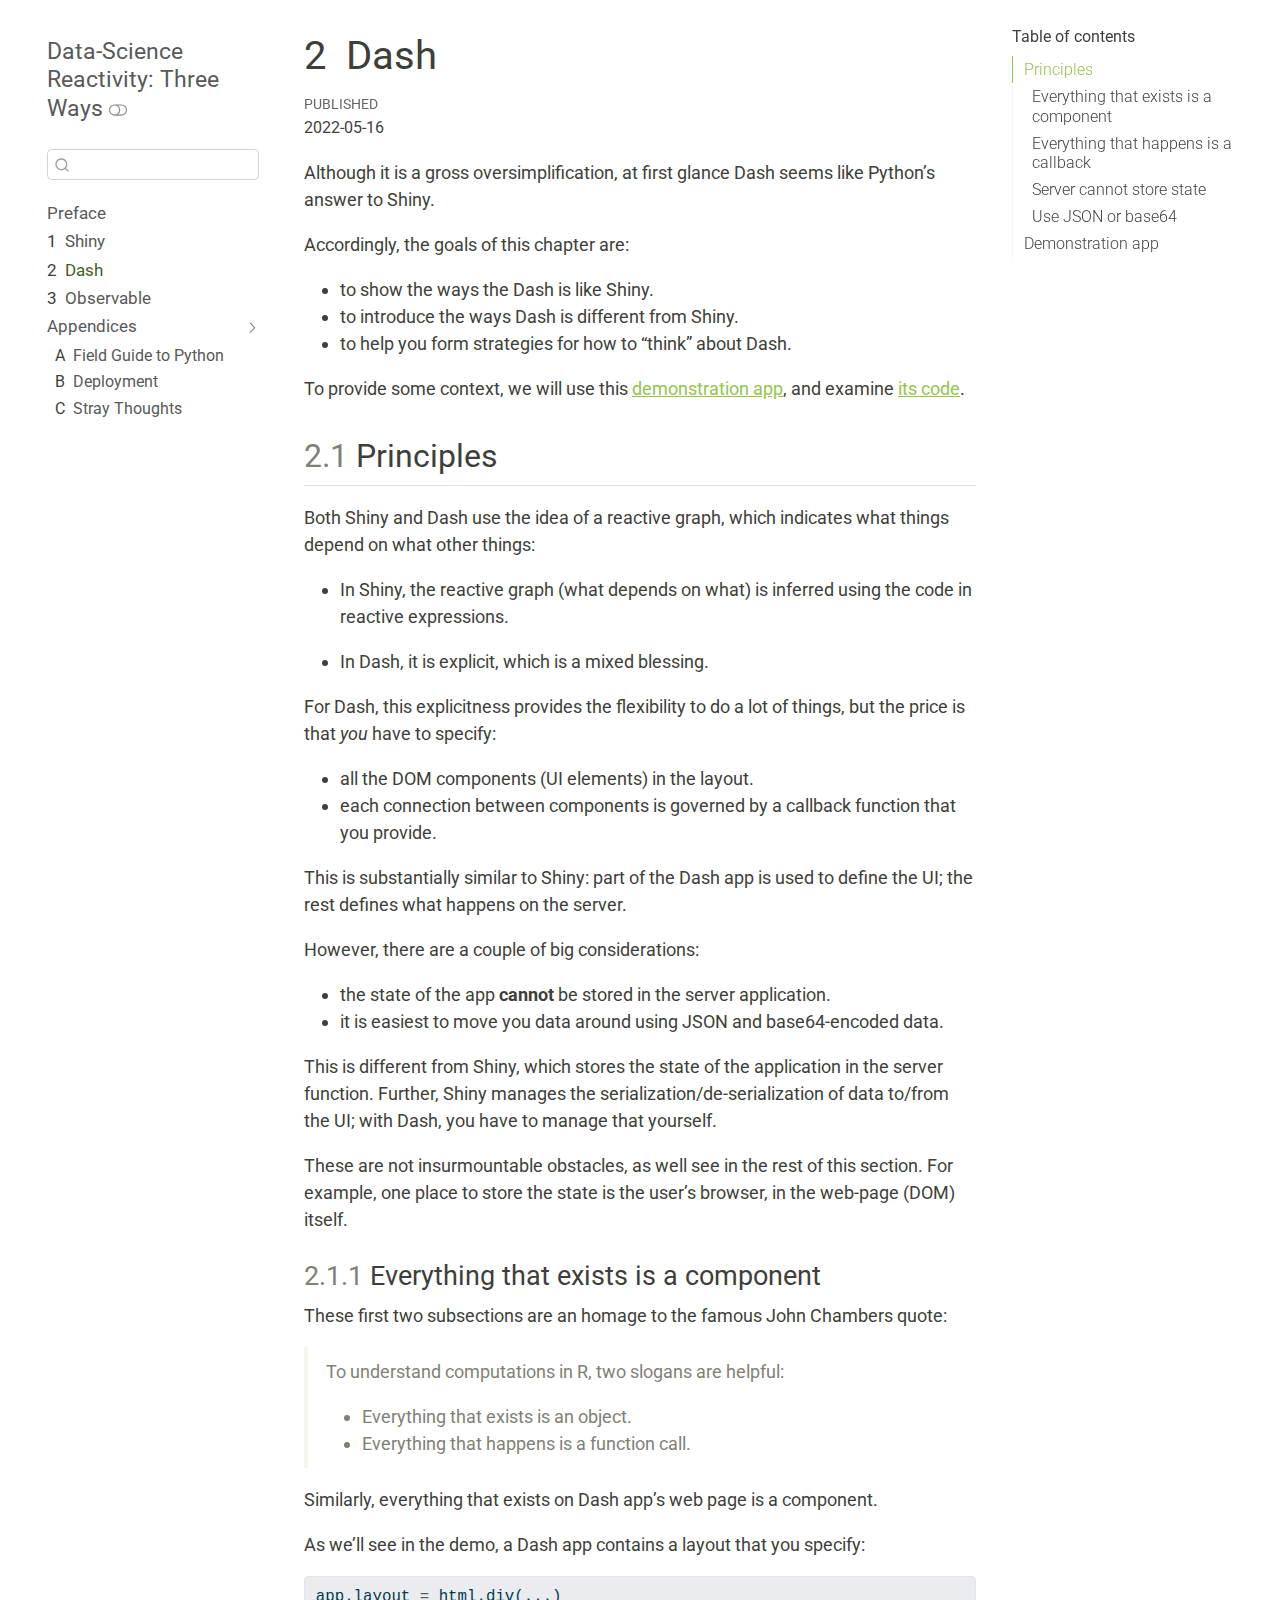
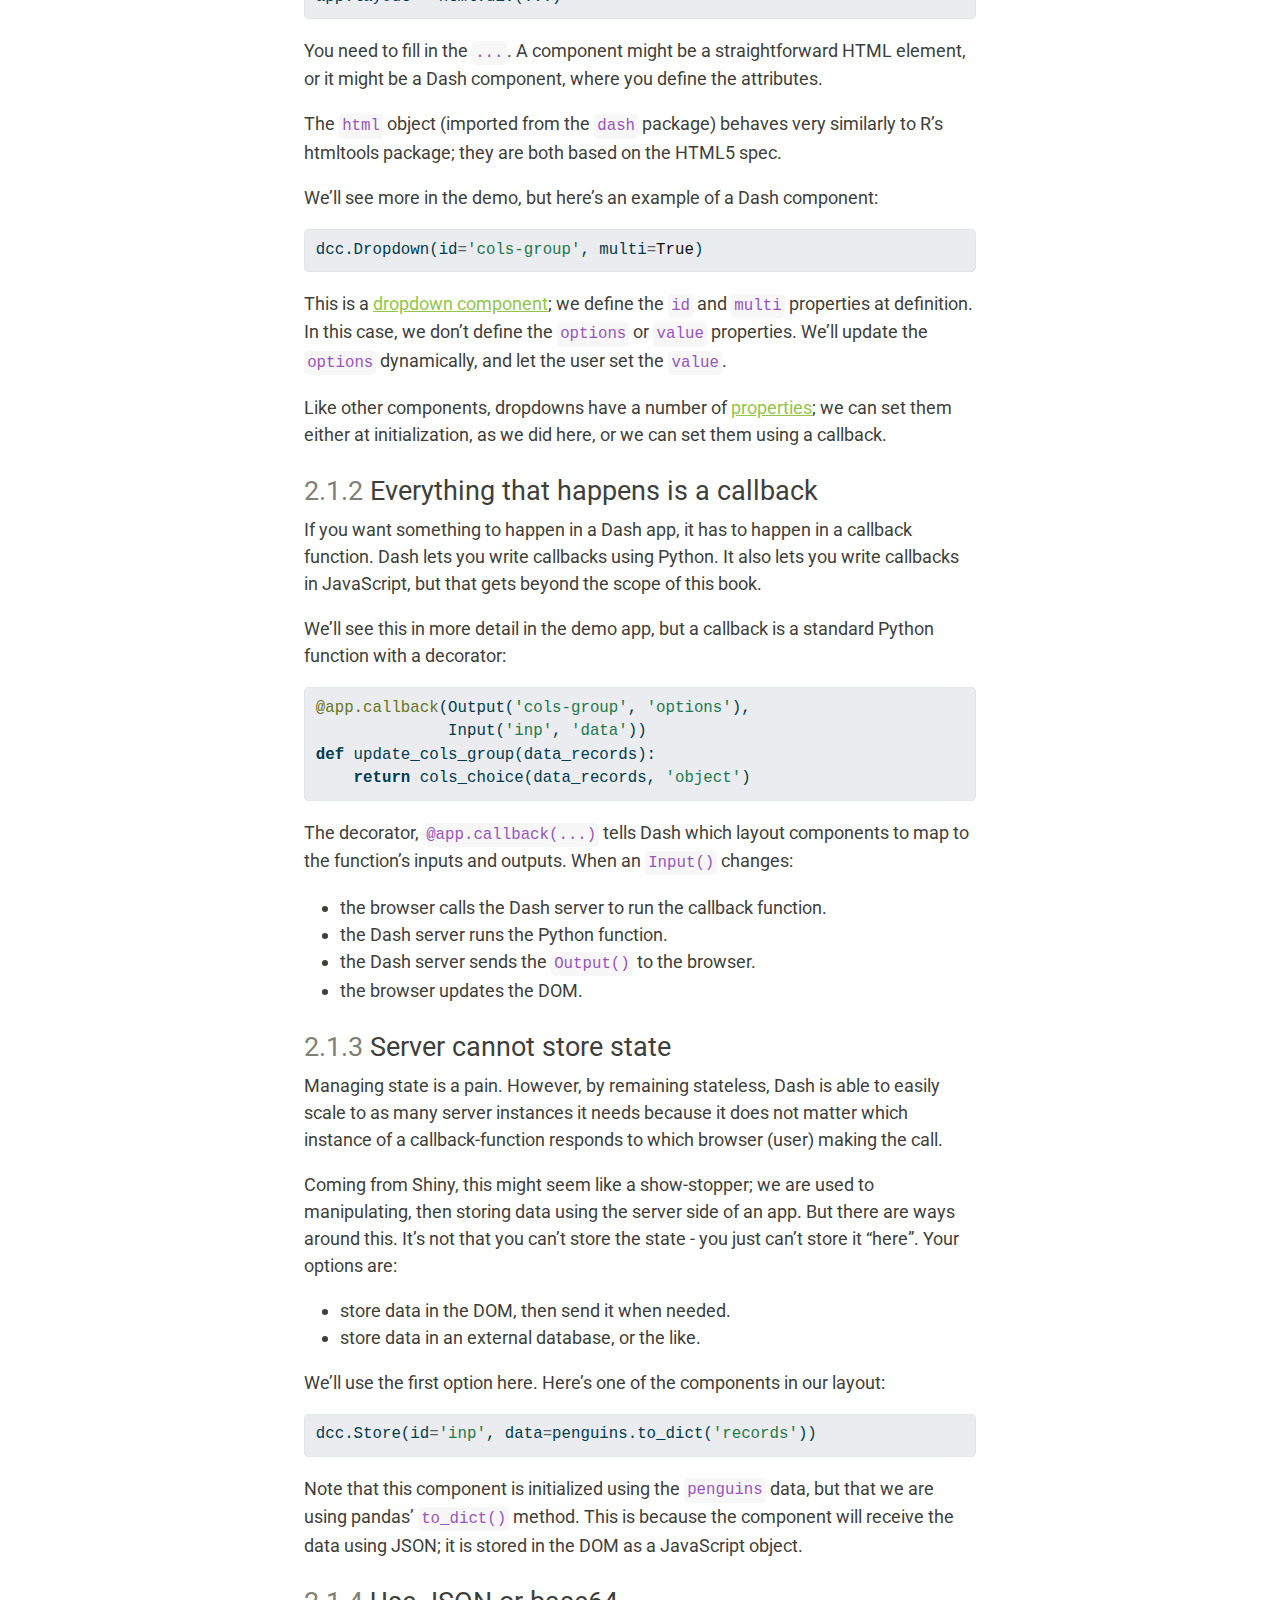
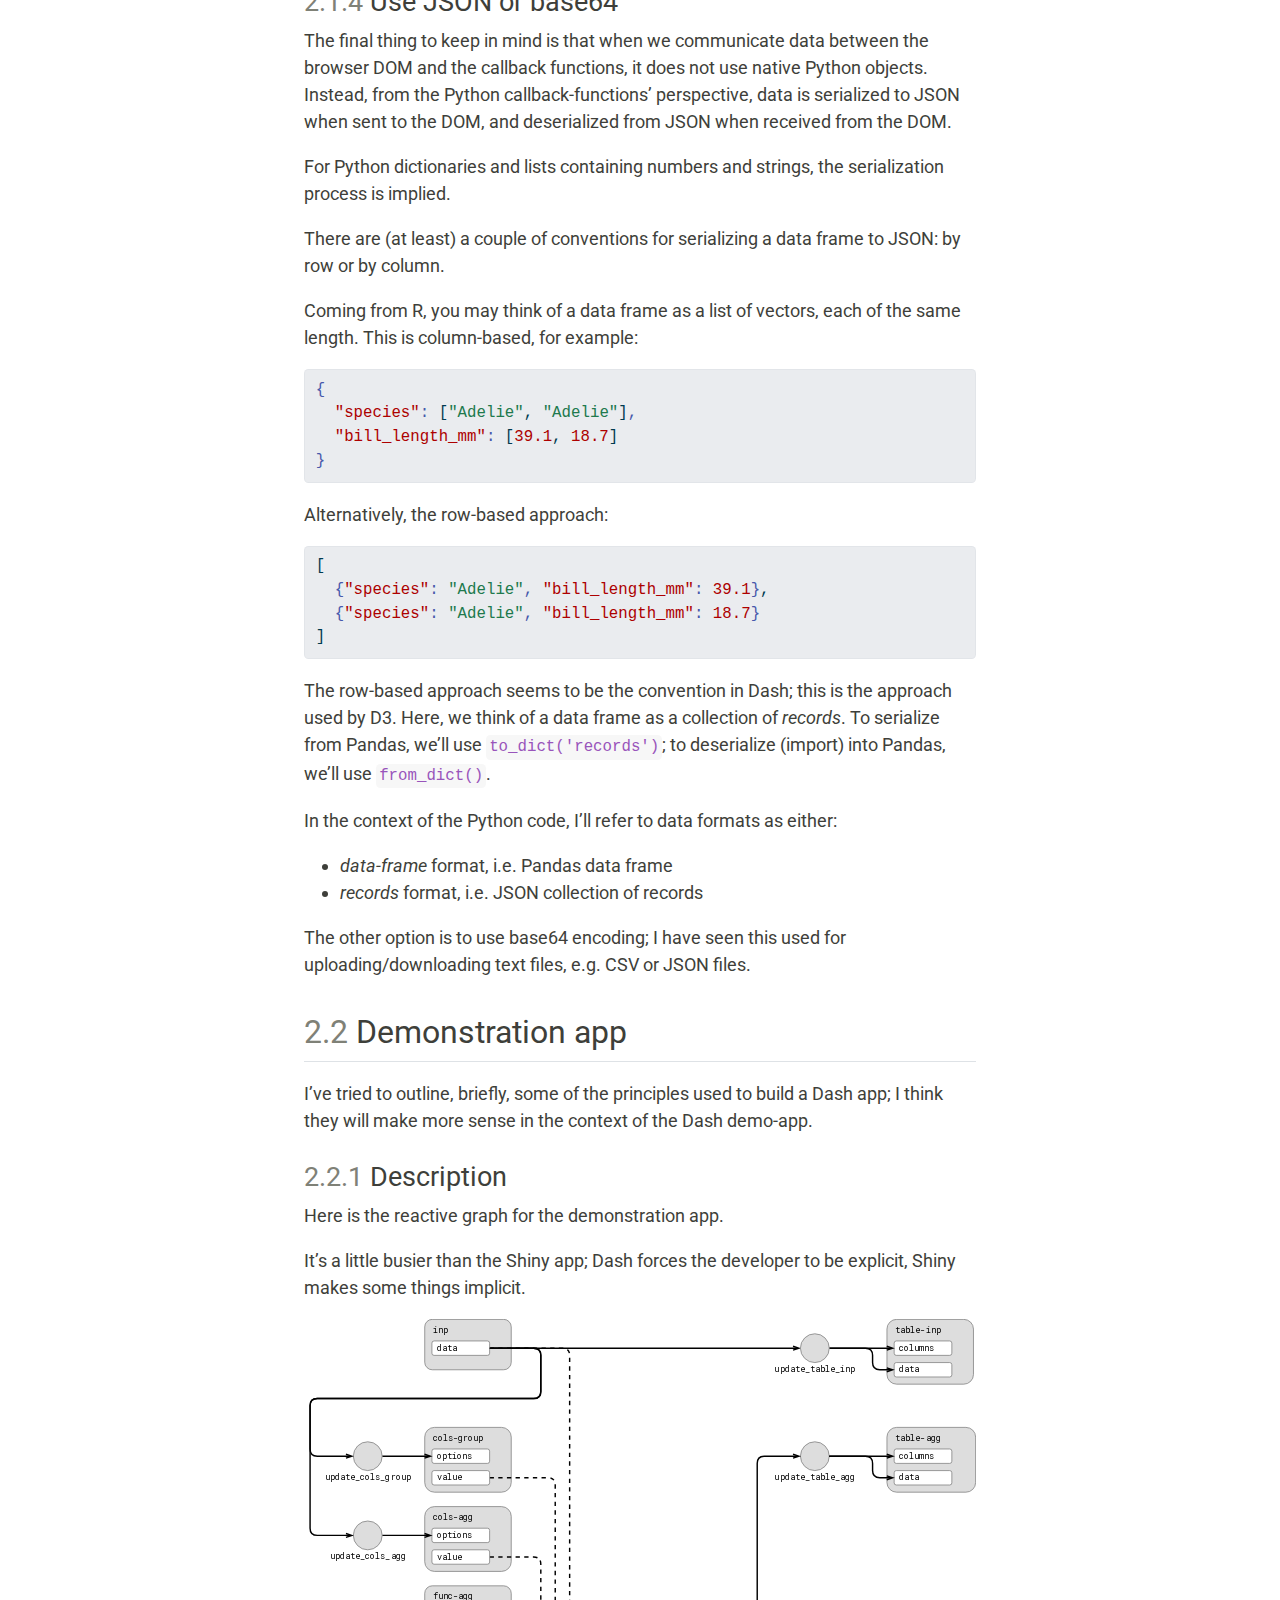
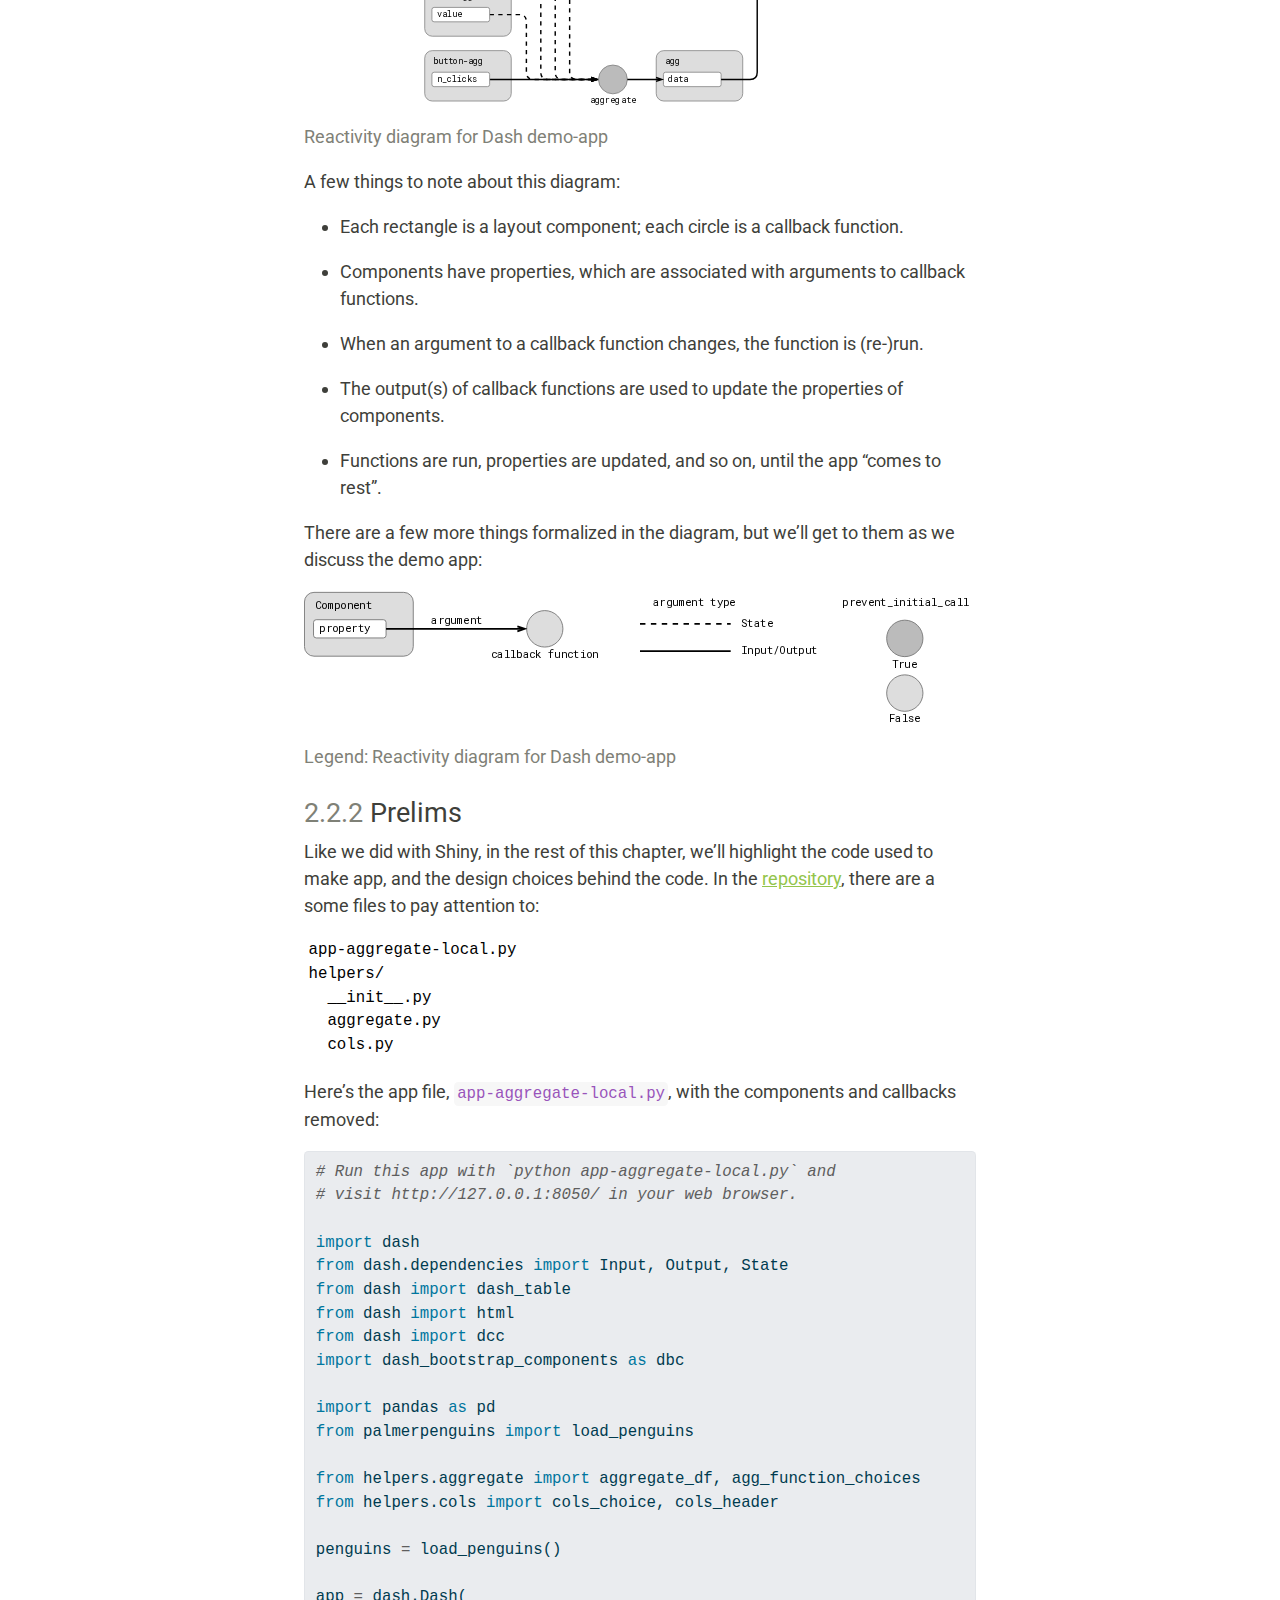
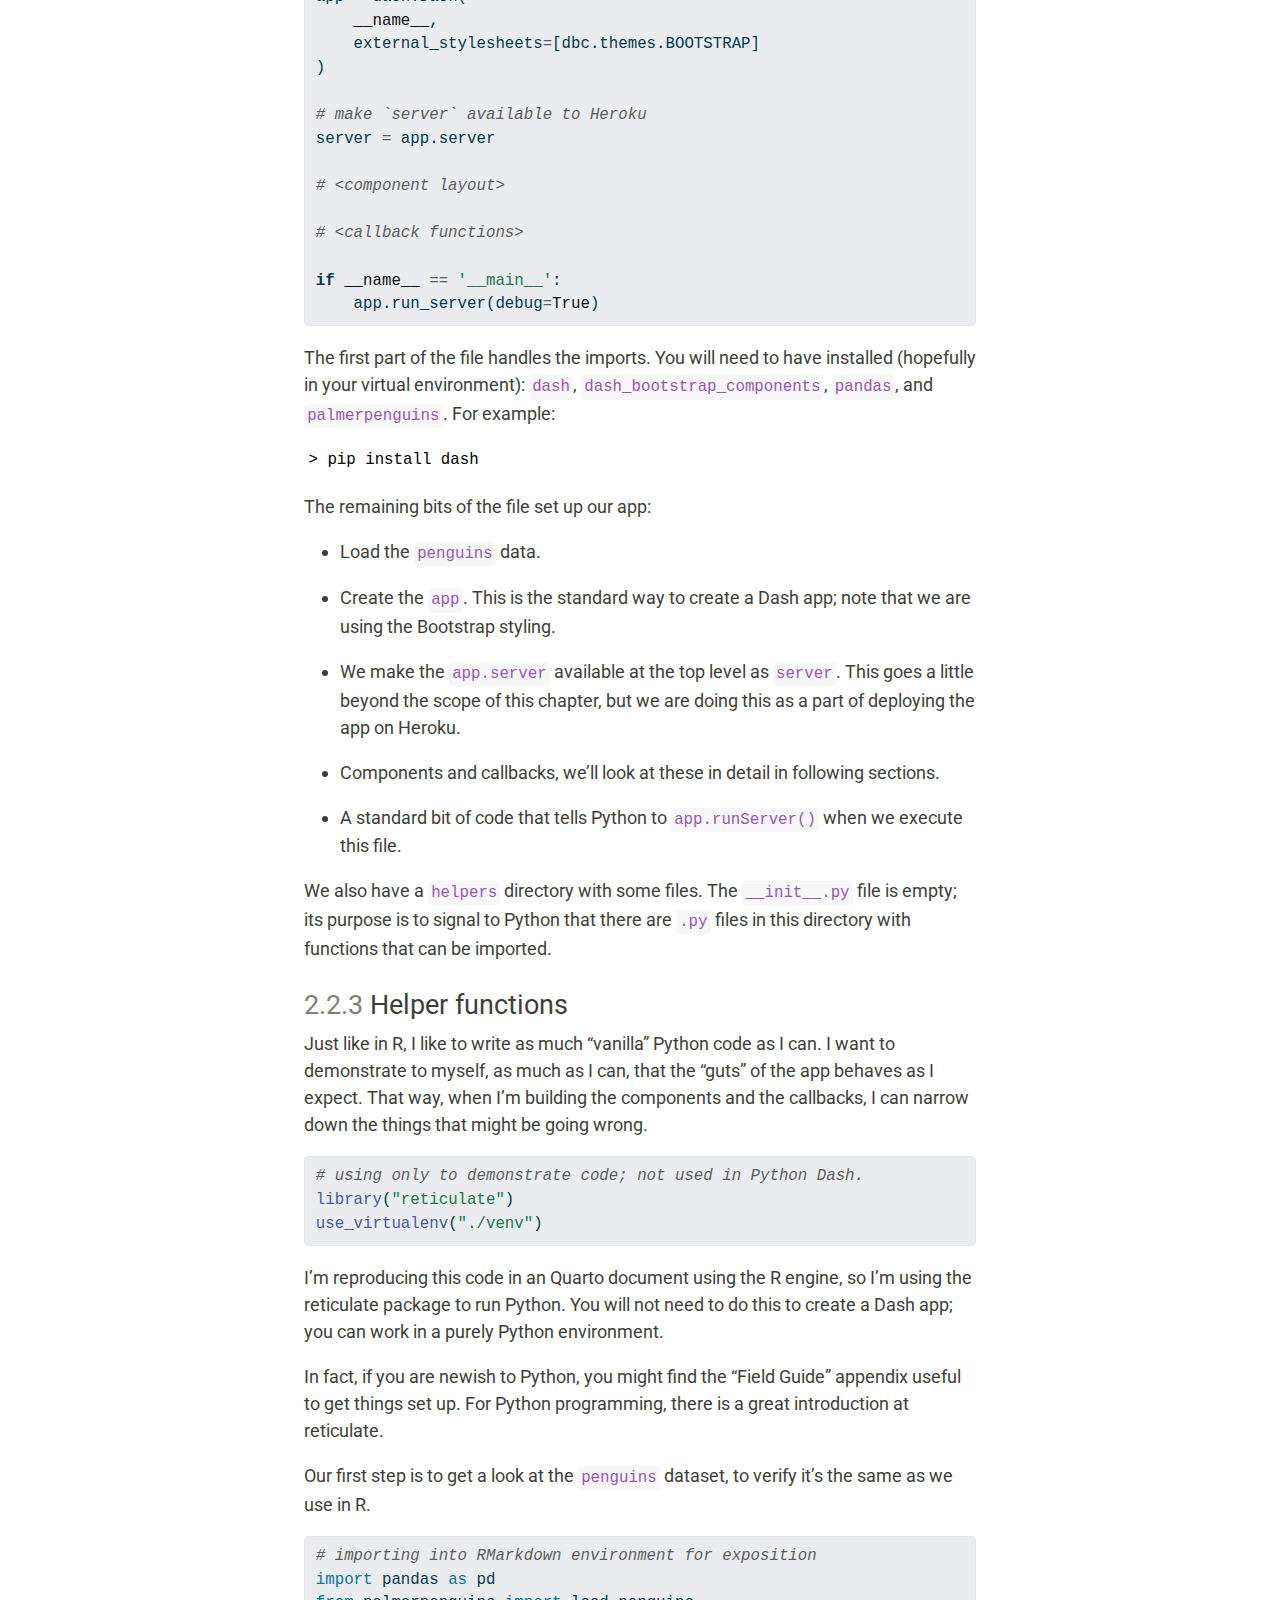
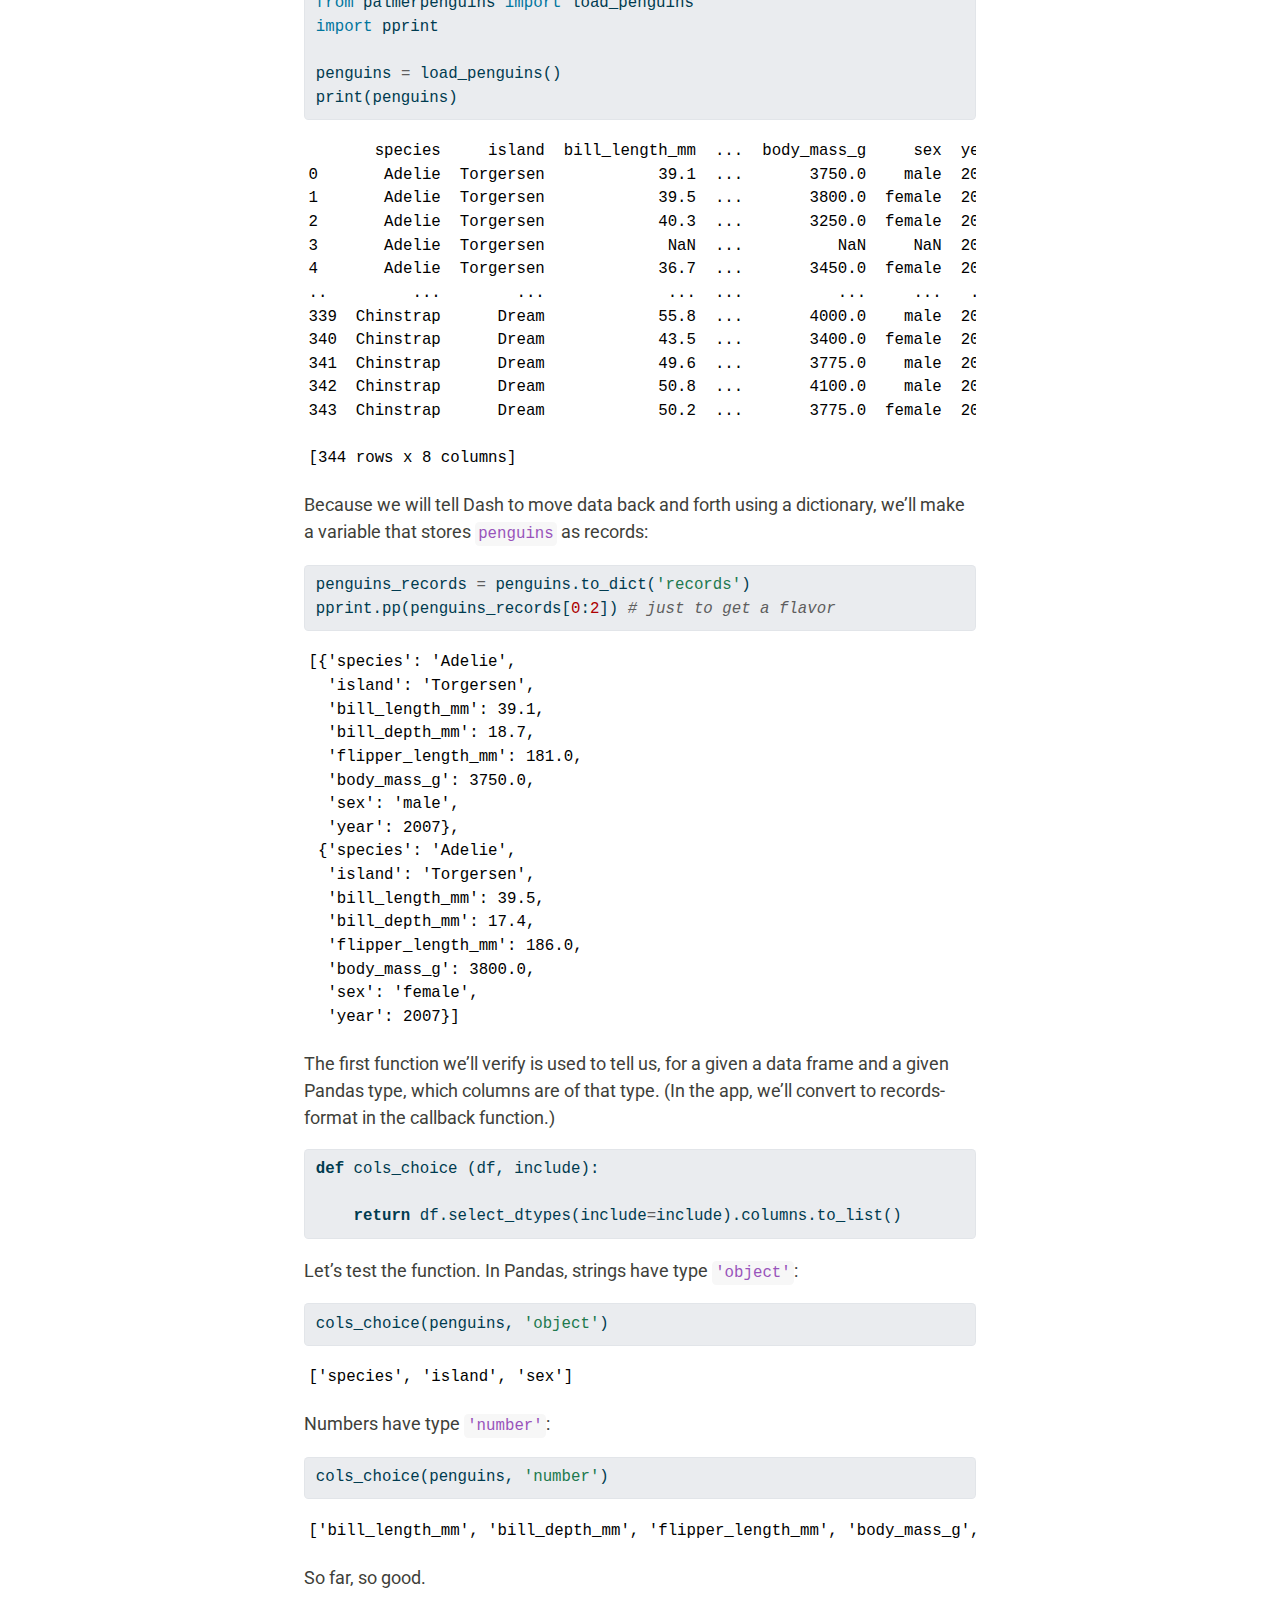
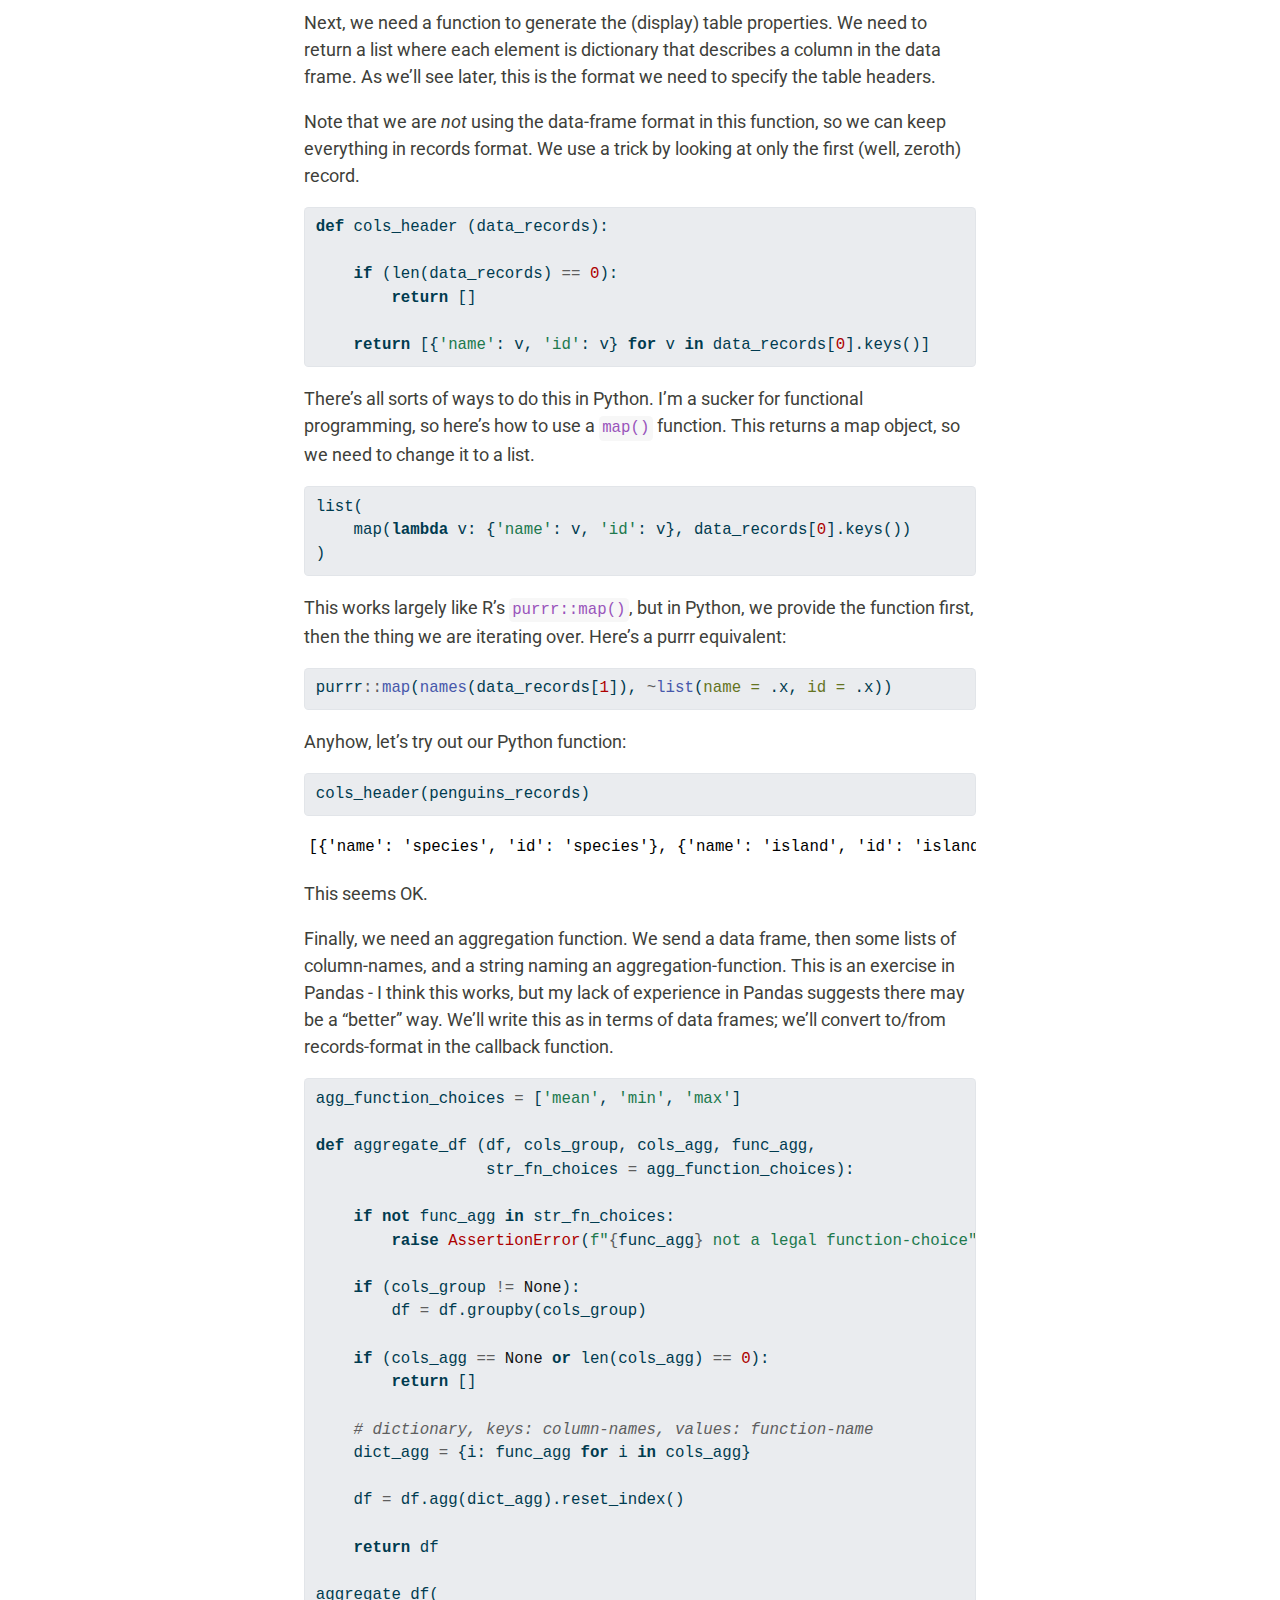
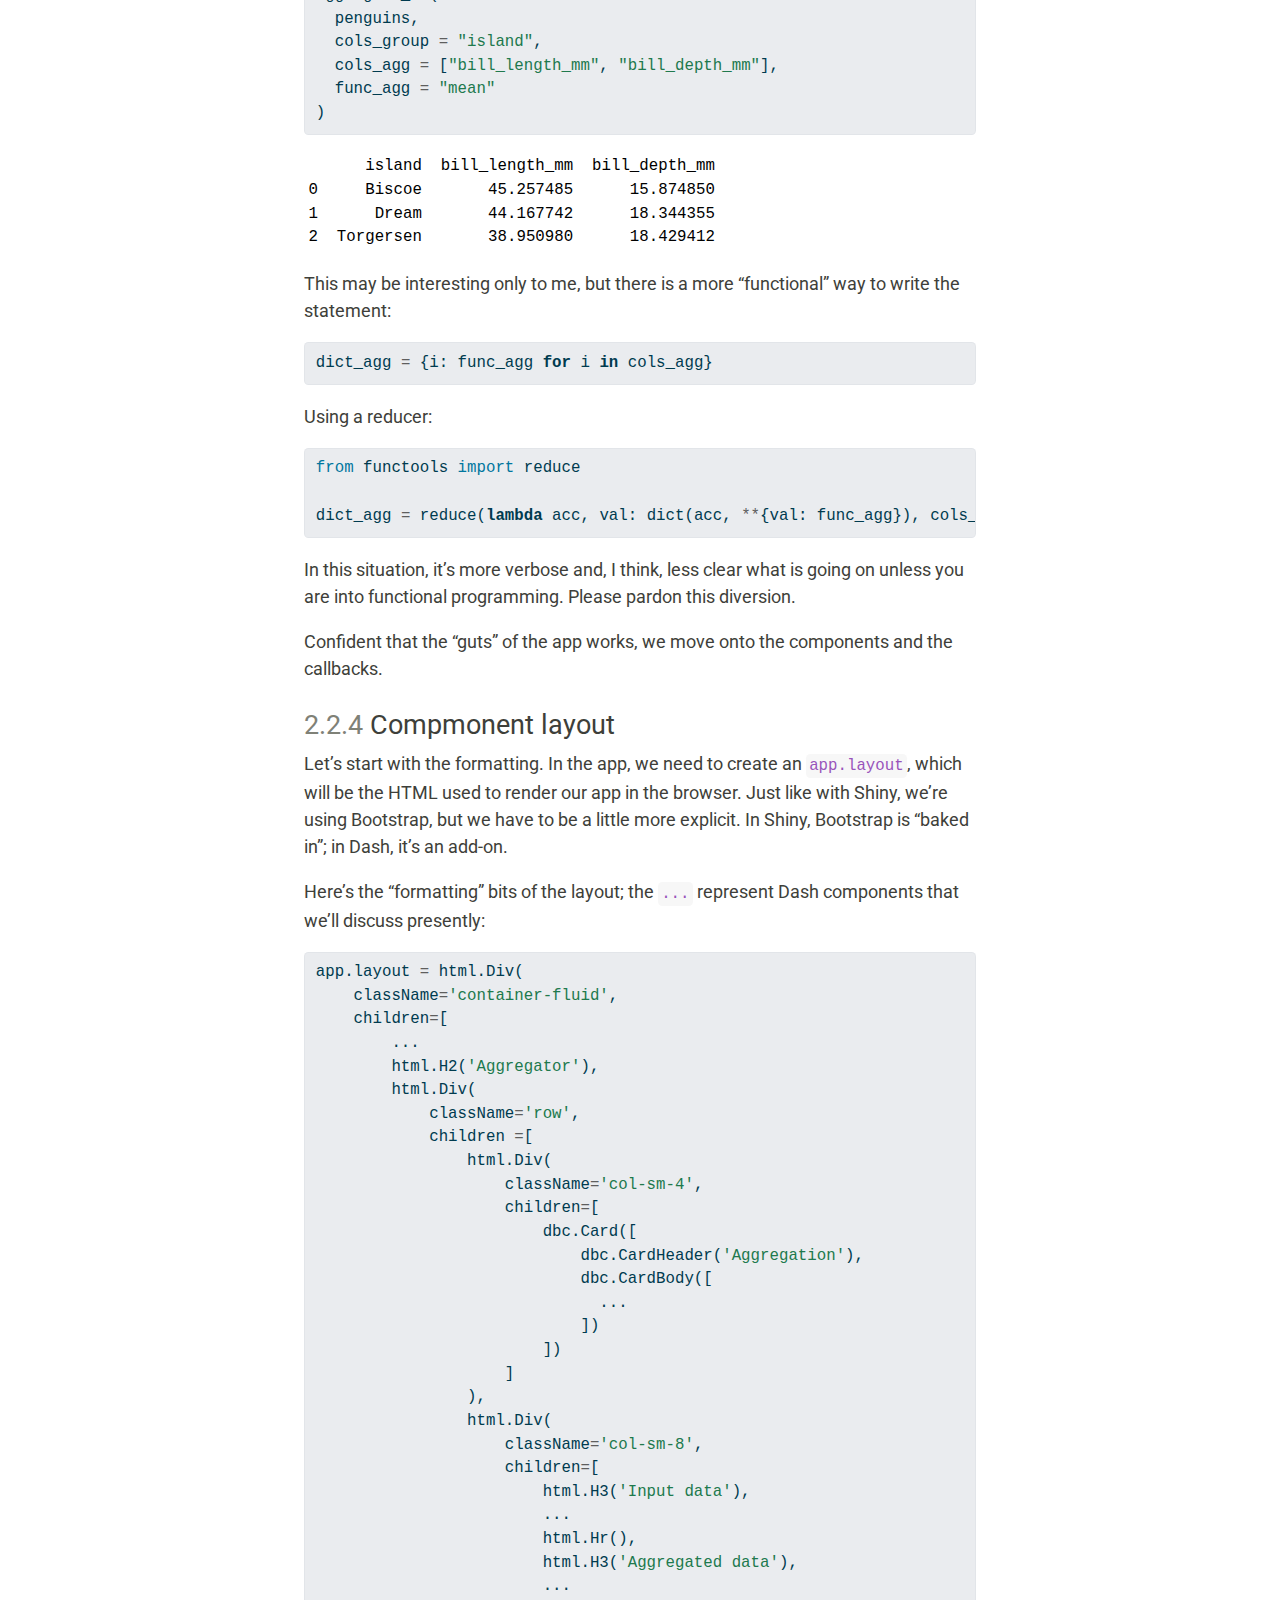
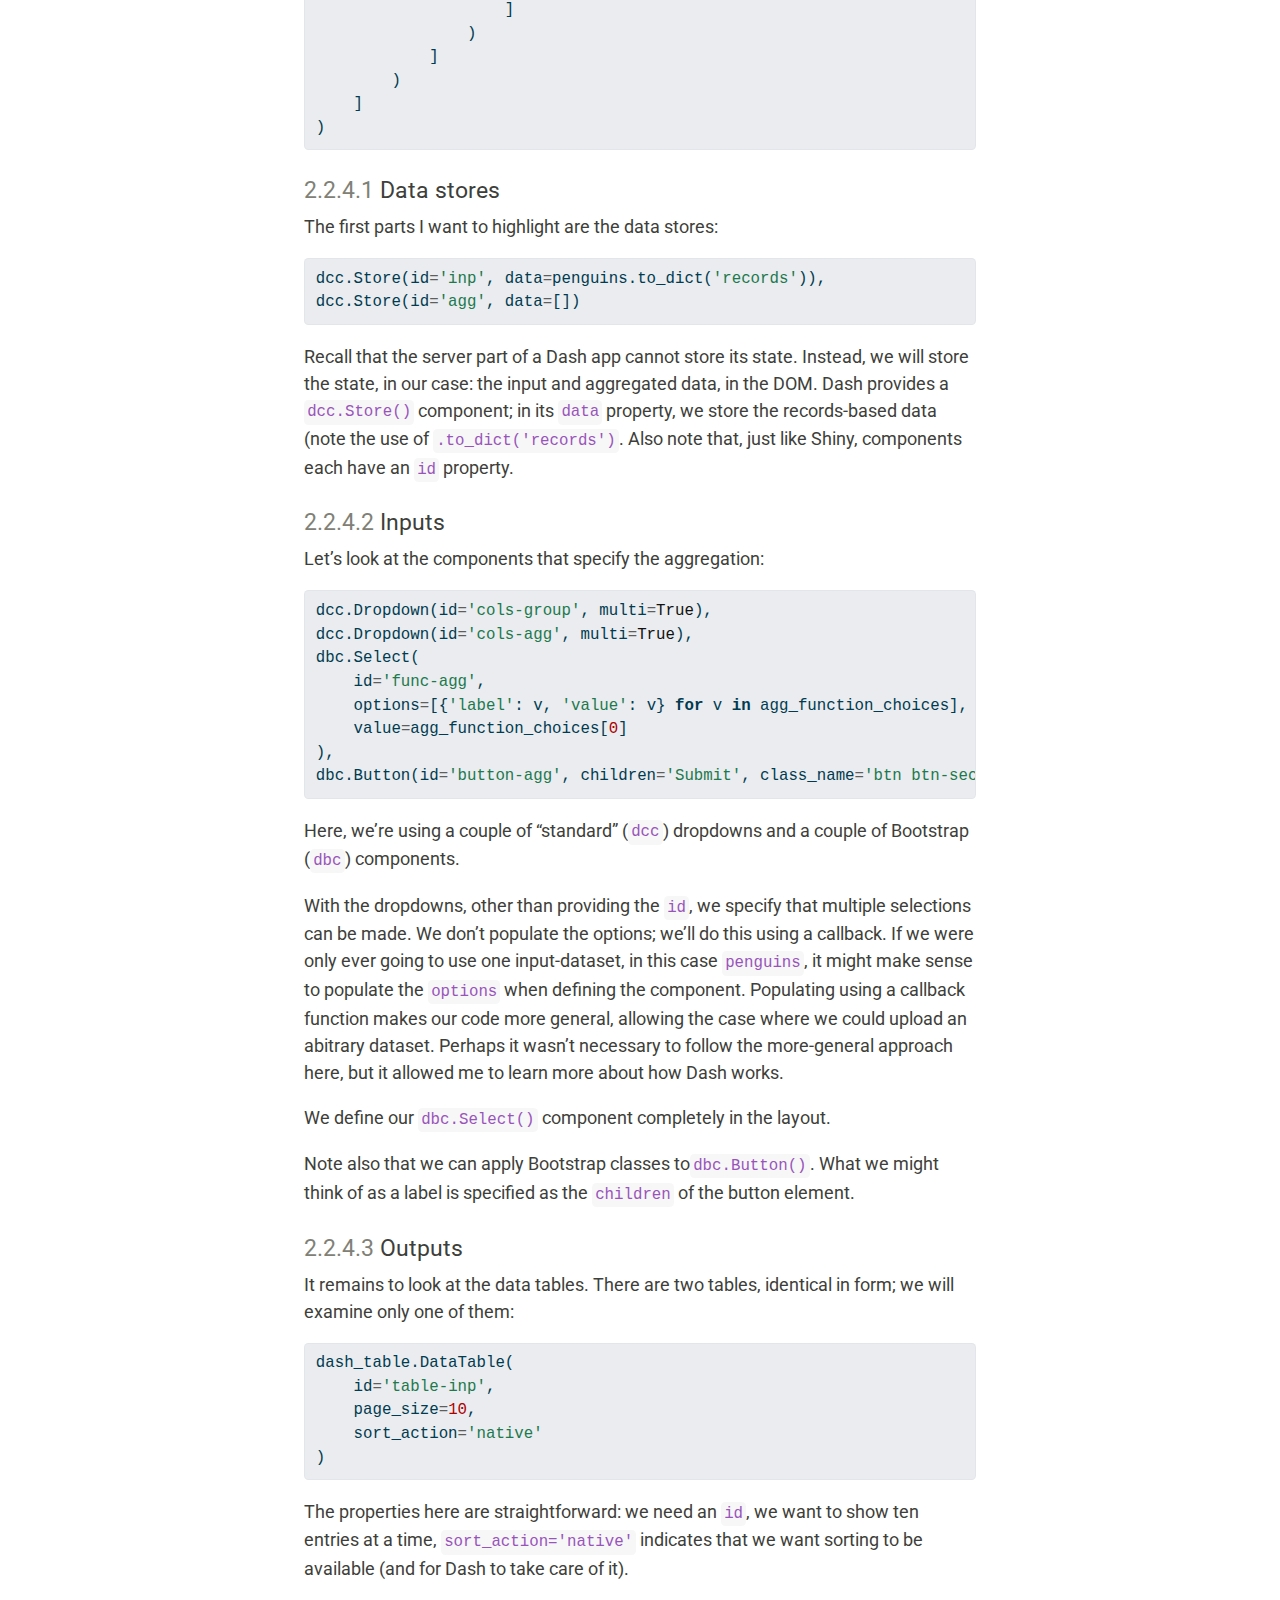
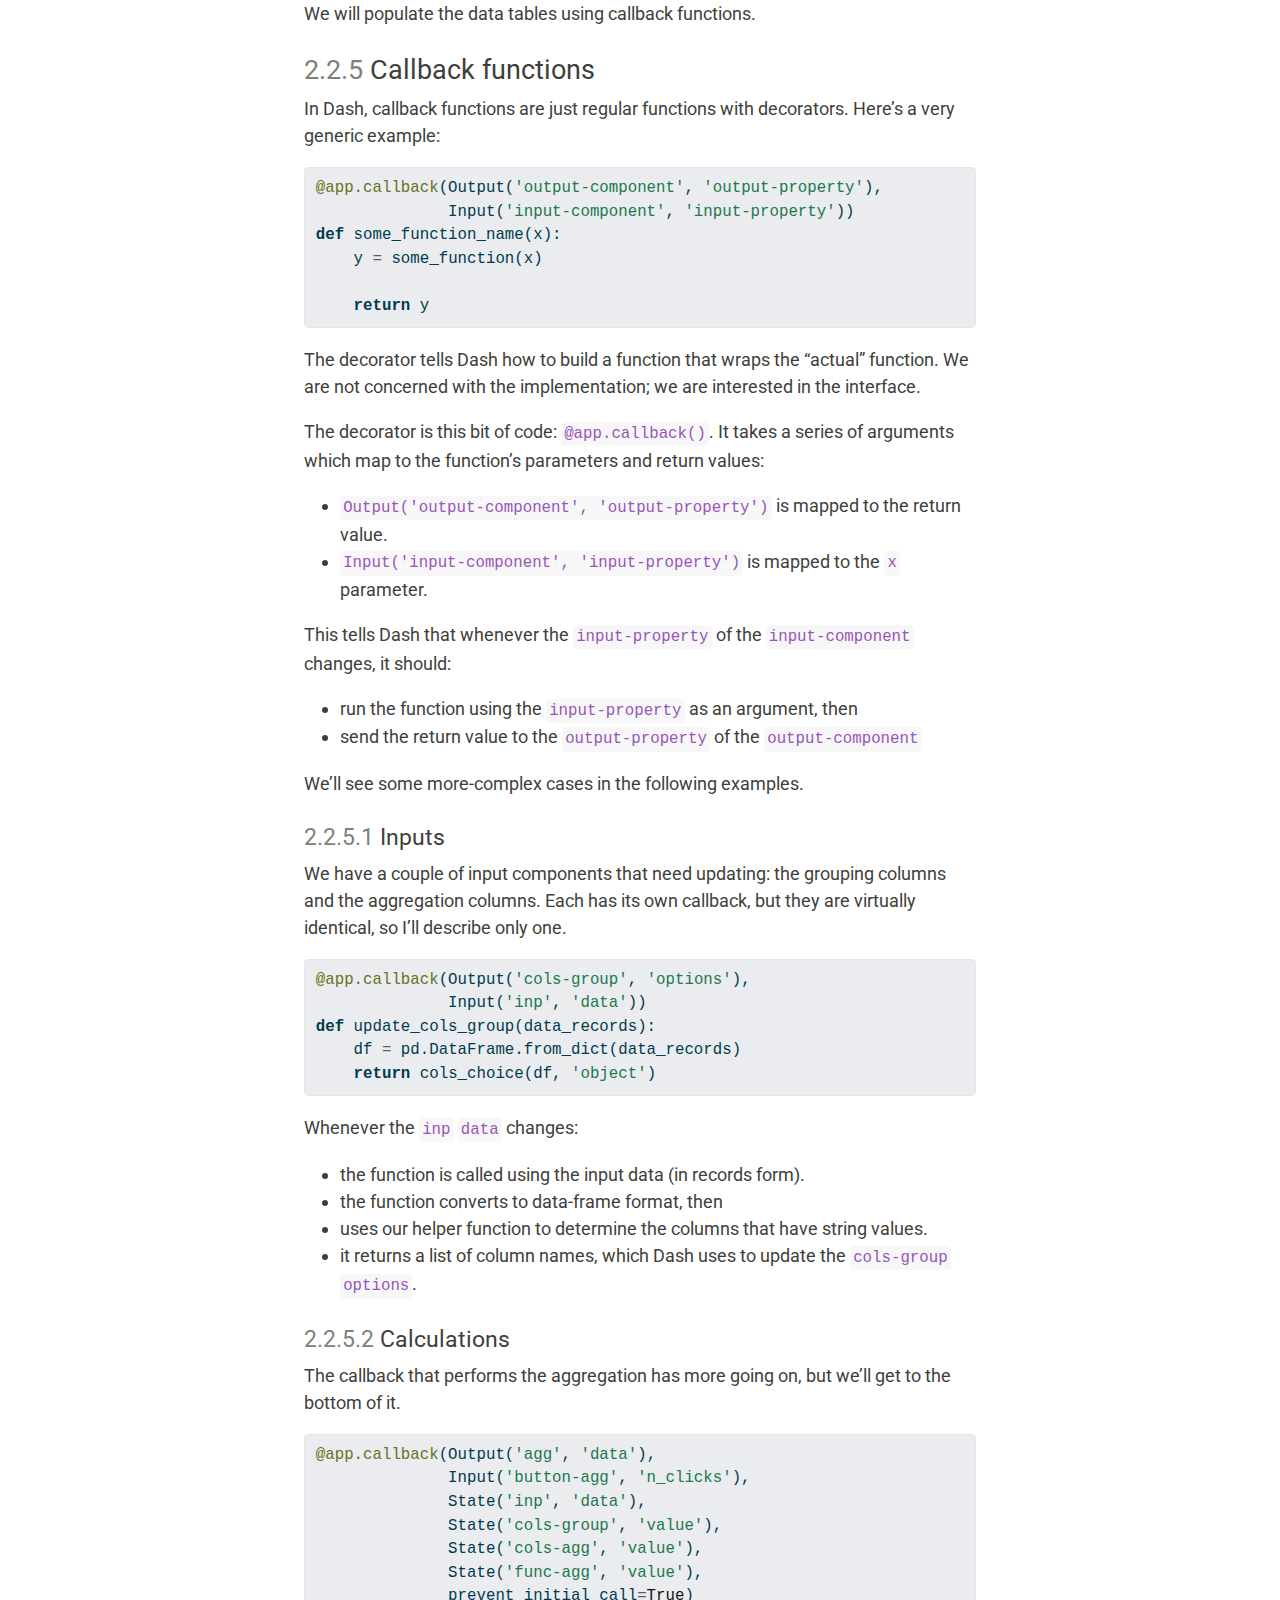
==== commit 61124edb: "Deploying to gh-pages from @ ijlyttle/reactivity-three-ways-quarto@46d2afbe68f7b26510e25f0a529417716" ====
--- a/dash.html
+++ b/dash.html
@@ -2,11 +2,11 @@
 <html xmlns="http://www.w3.org/1999/xhtml" lang="en" xml:lang="en"><head>
 
 <meta charset="utf-8">
-<meta name="generator" content="quarto-0.9.298">
+<meta name="generator" content="quarto-0.9.413">
 
 <meta name="viewport" content="width=device-width, initial-scale=1.0, user-scalable=yes">
 
-<meta name="dcterms.date" content="2022-04-22">
+<meta name="dcterms.date" content="2022-05-16">
 
 <title>Data-Science Reactivity: Three Ways - 2&nbsp; Dash</title>
 <style>
@@ -180,9 +180,10 @@
 
 
 <link rel="stylesheet" href="nocheckbox.css">
+<link rel="stylesheet" href="observable-background.css">
 </head>
 
-<body class="floating">
+<body class="nav-sidebar floating">
 
 <div id="quarto-search-results"></div>
   <header id="quarto-header" class="headroom fixed-top">
@@ -304,7 +305,7 @@
     <div>
     <div class="quarto-title-meta-heading">Published</div>
     <div class="quarto-title-meta-contents">
-      <p class="date">2022-04-22</p>
+      <p class="date">2022-05-16</p>
     </div>
   </div>
     
@@ -833,7 +834,7 @@
 </section>
 
 </main> <!-- /main -->
-<script type="application/javascript">
+<script id="quarto-html-after-body" type="application/javascript">
 window.document.addEventListener("DOMContentLoaded", function (event) {
   const disableStylesheet = (stylesheets) => {
     for (let i=0; i < stylesheets.length; i++) {
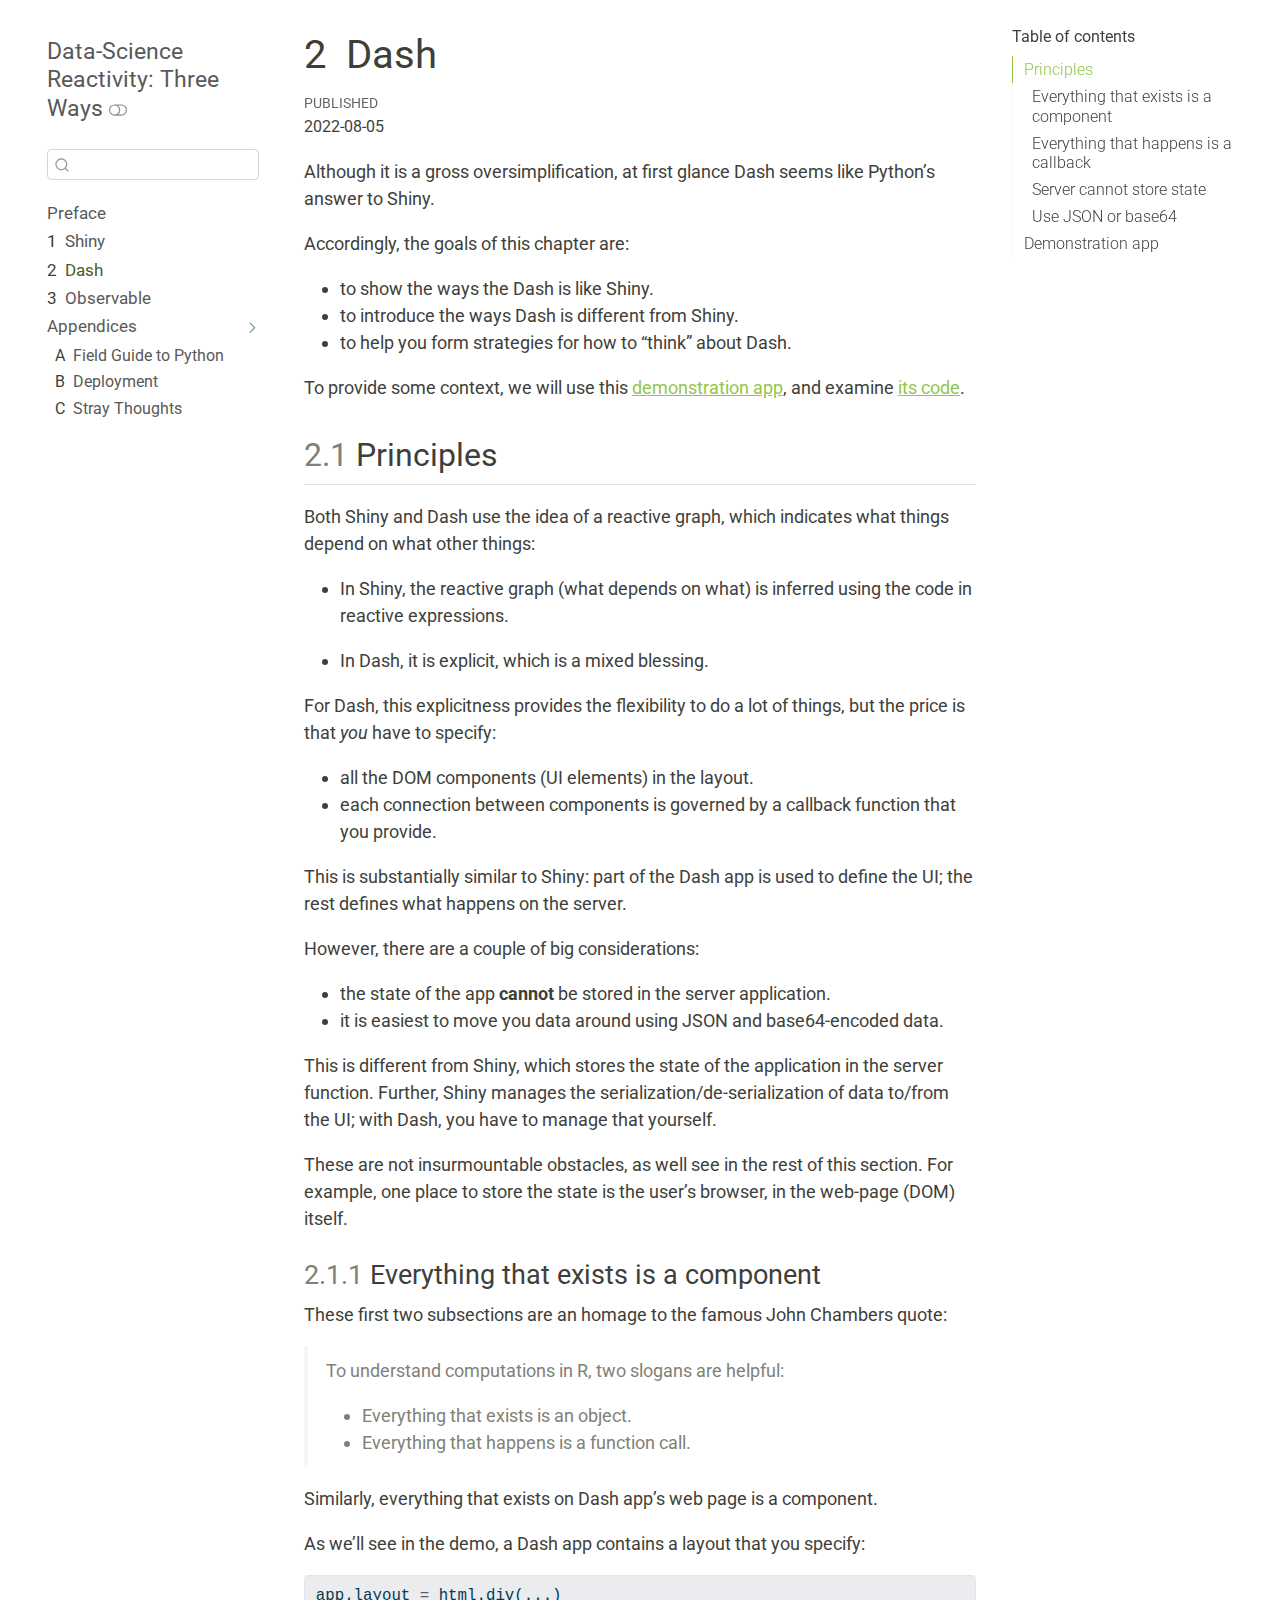
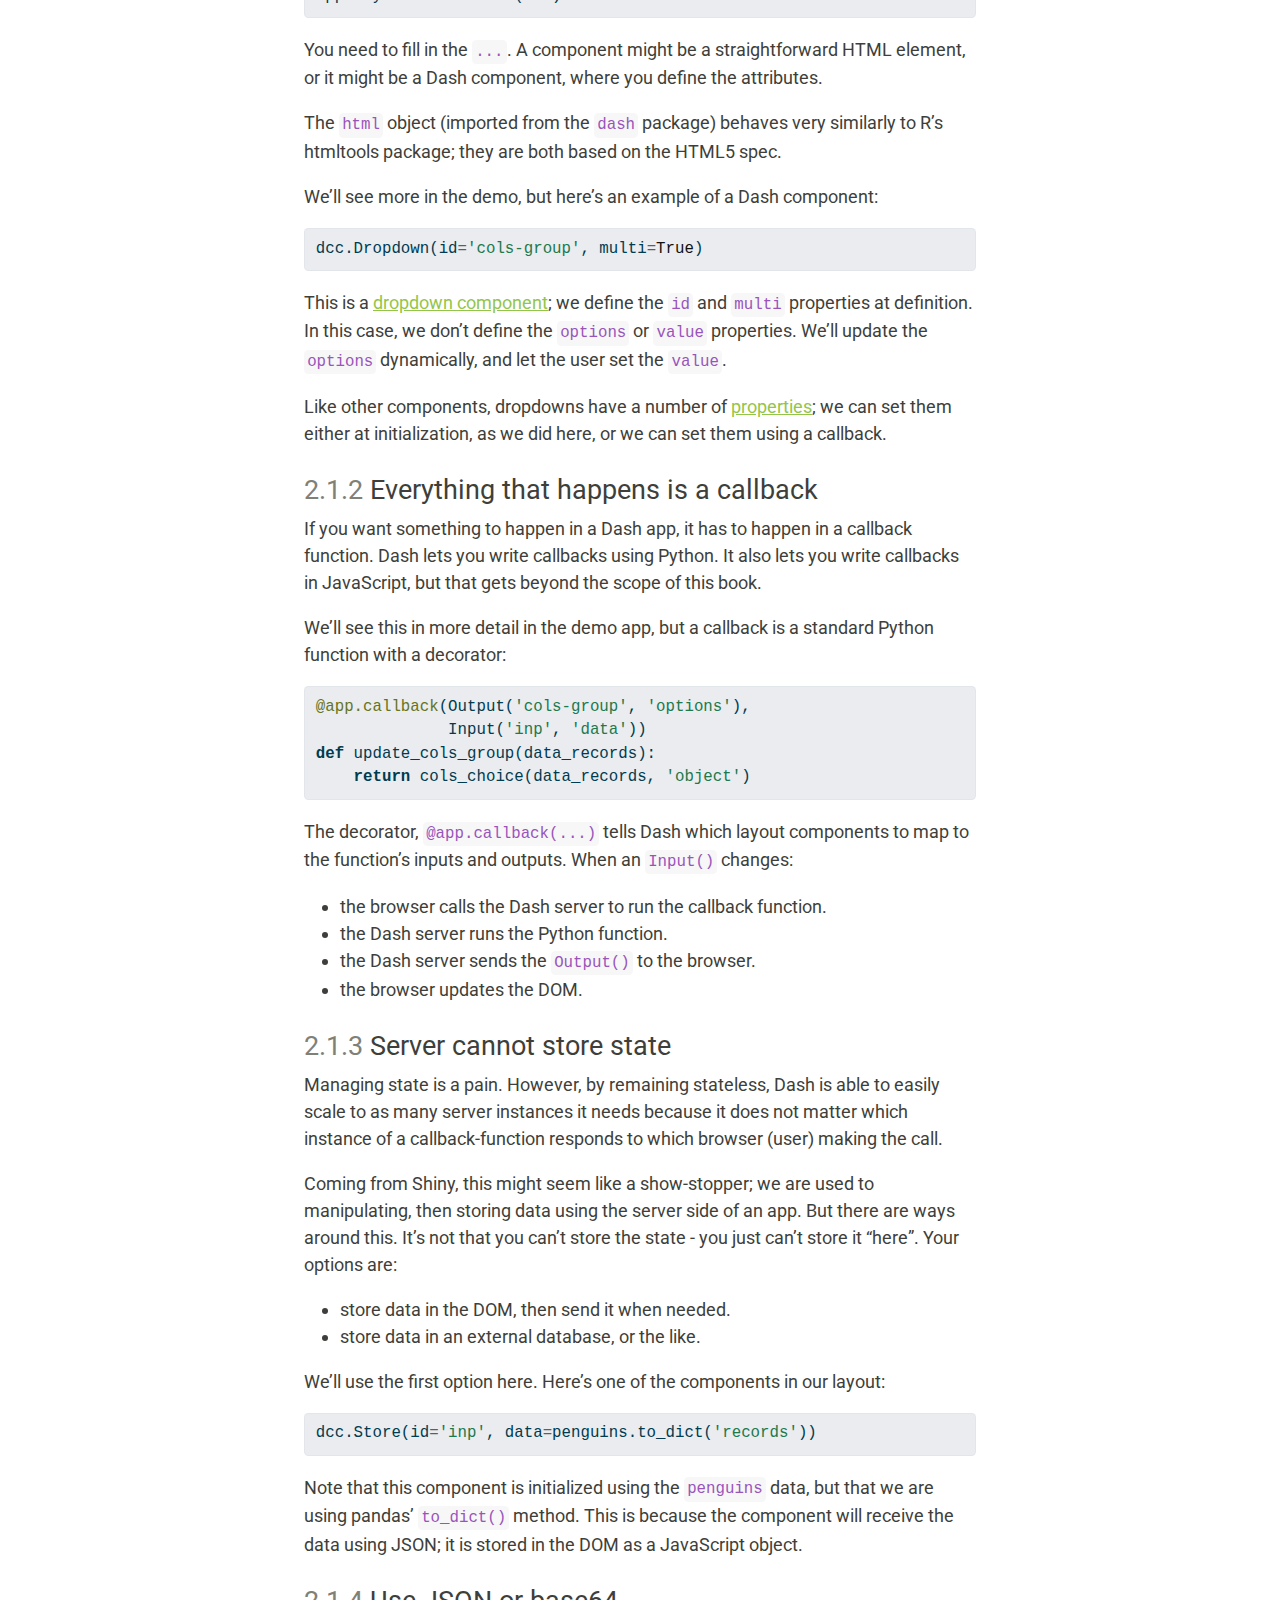
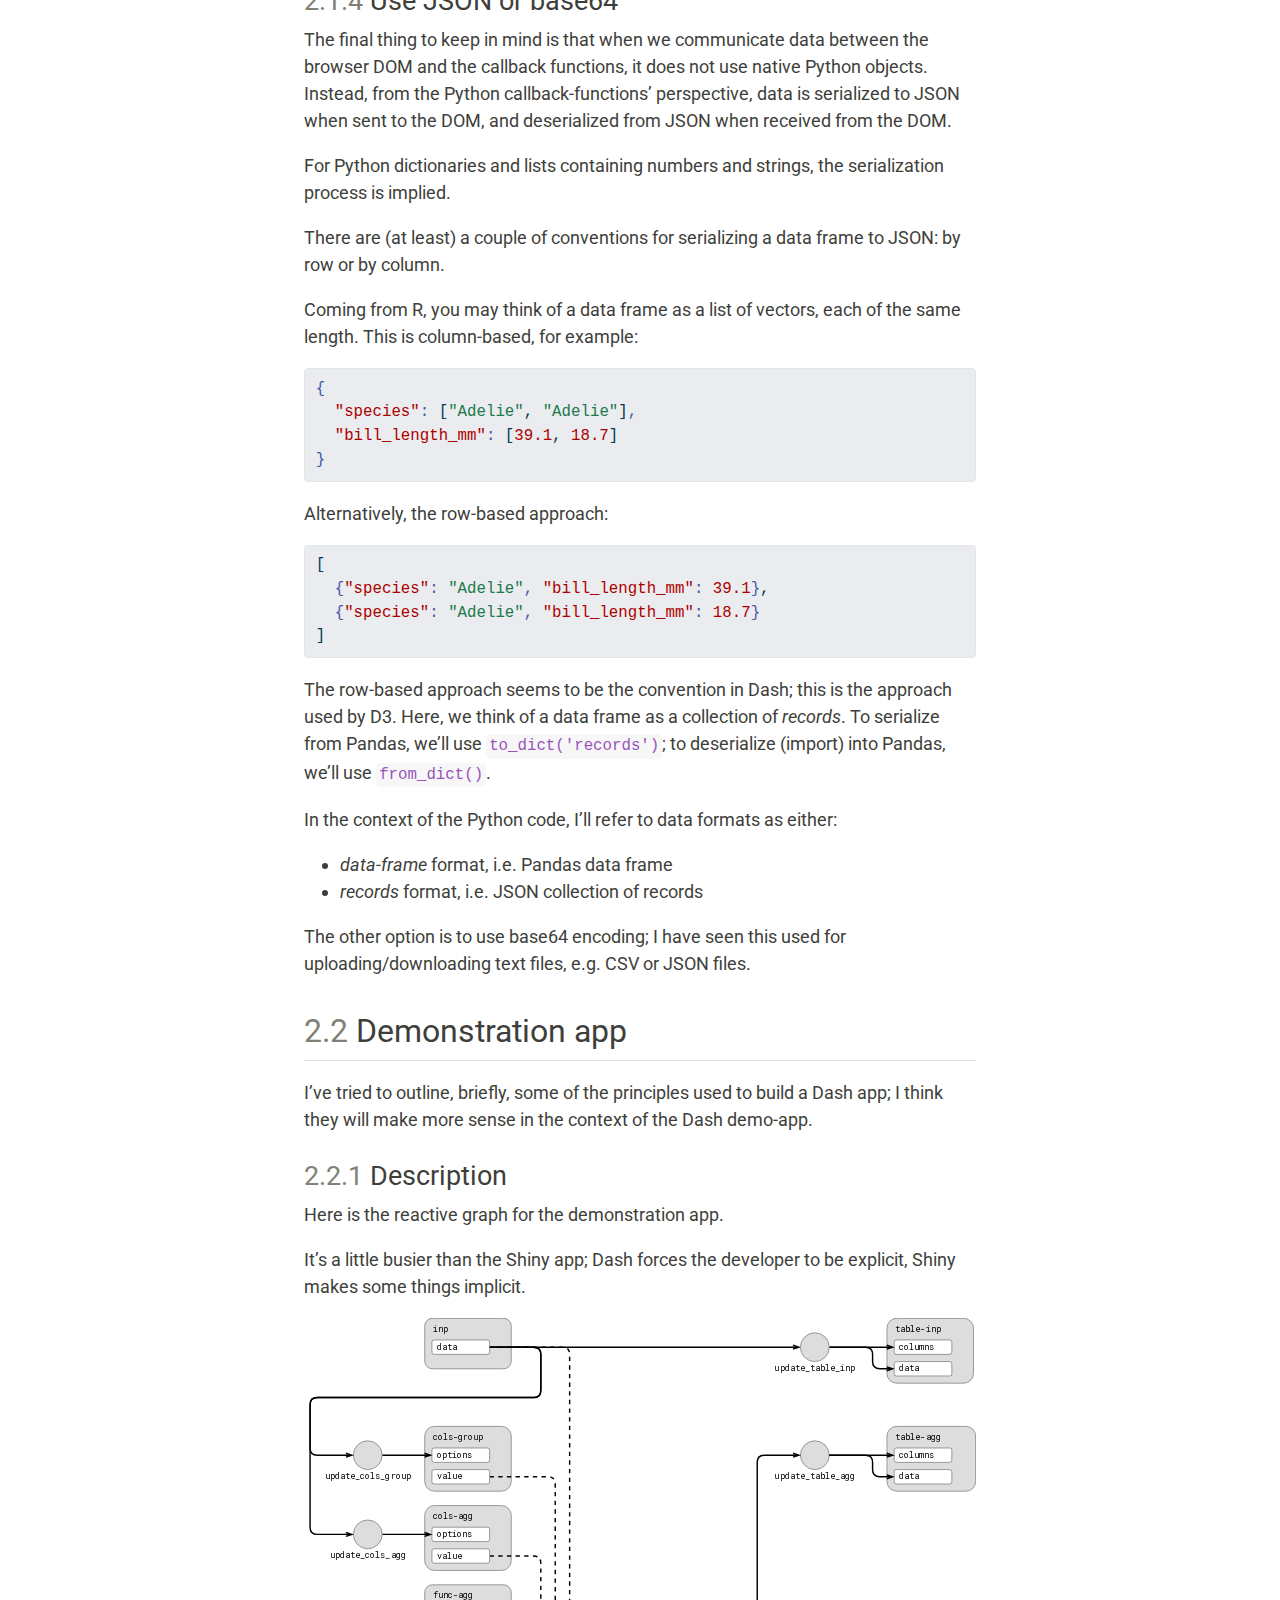
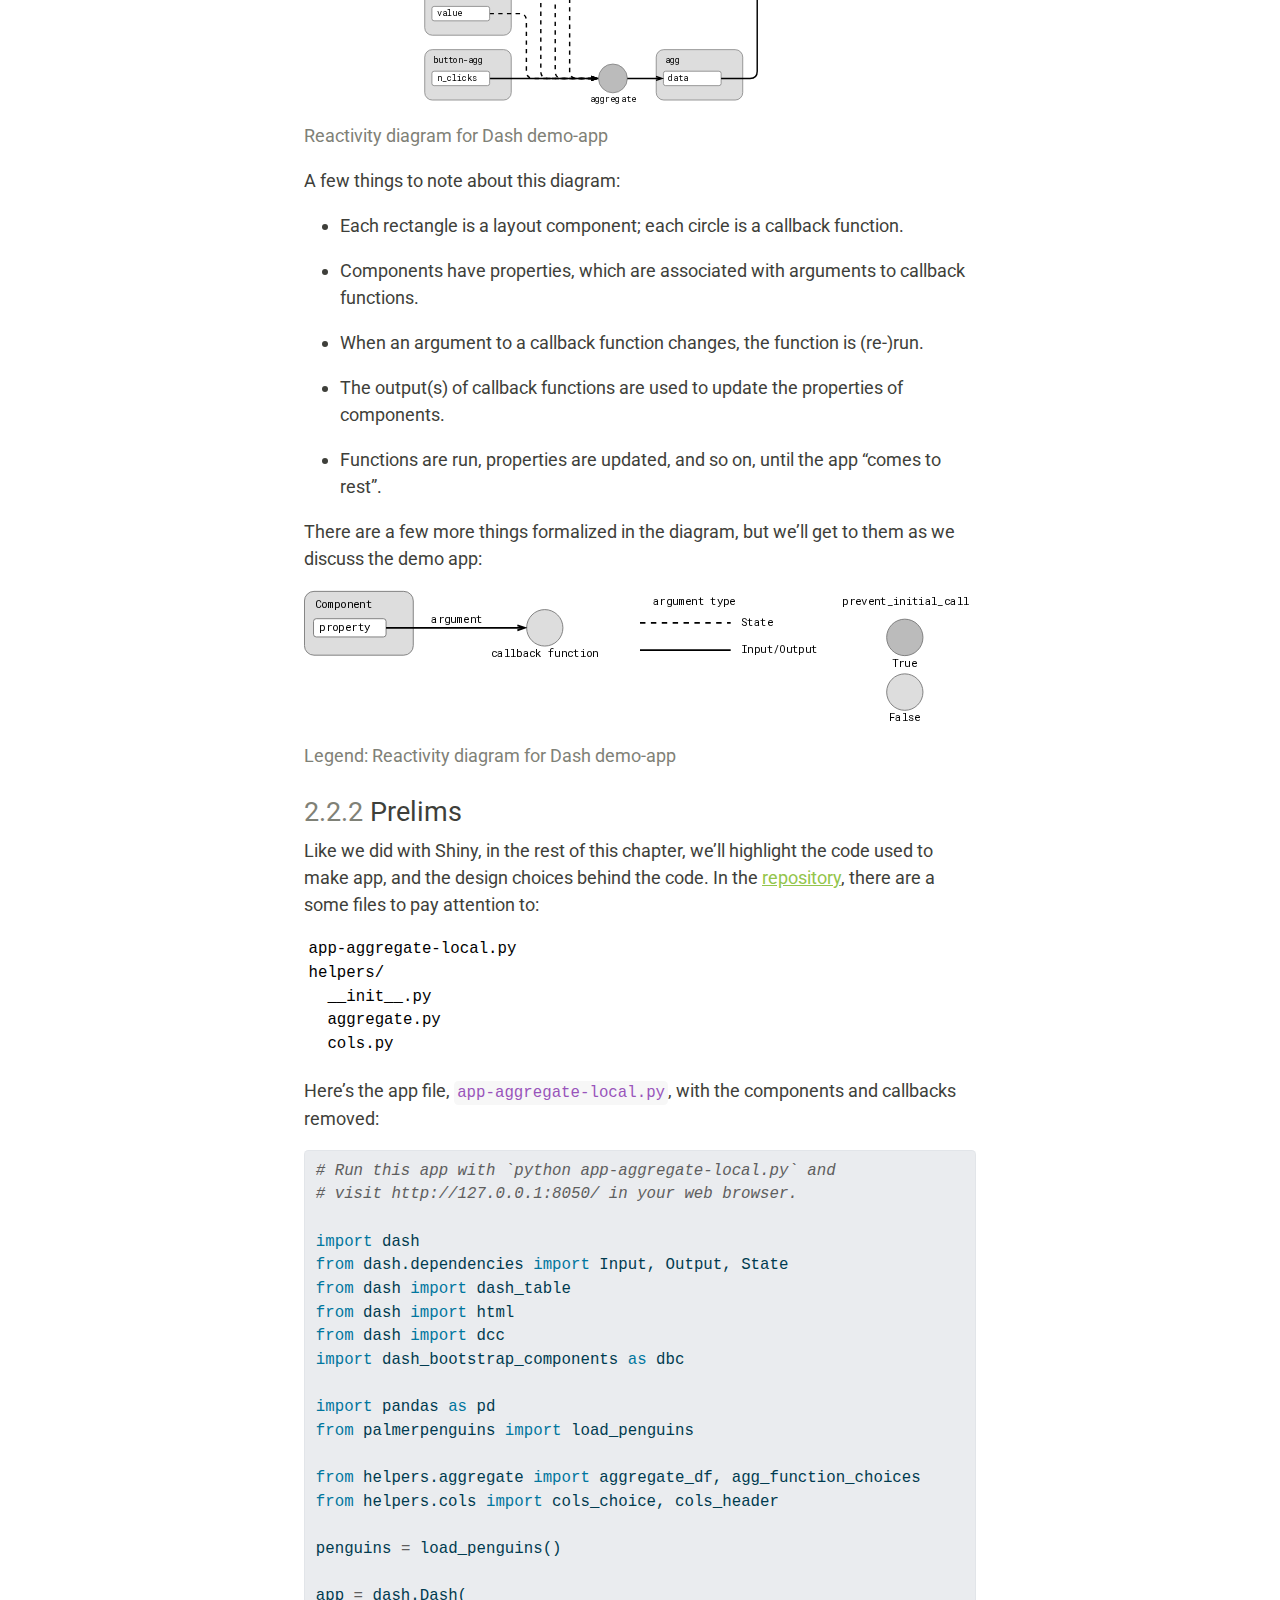
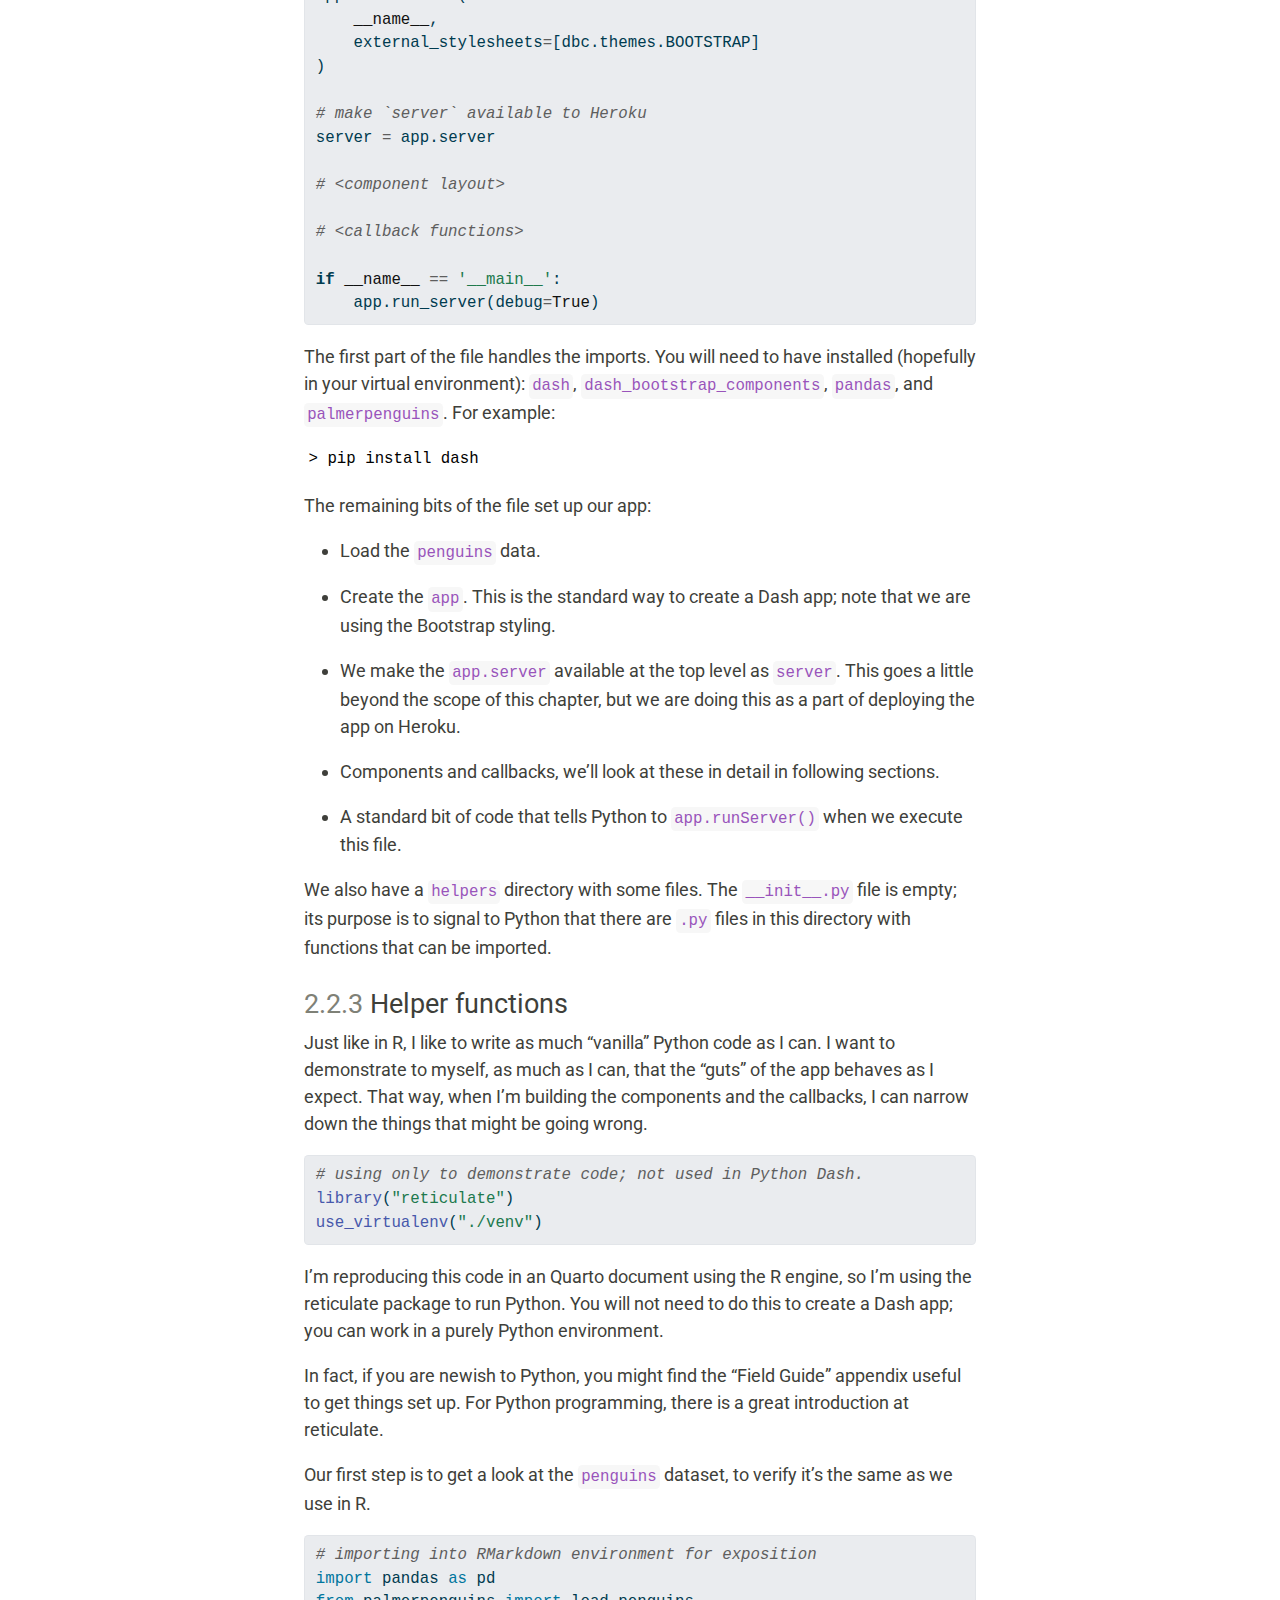
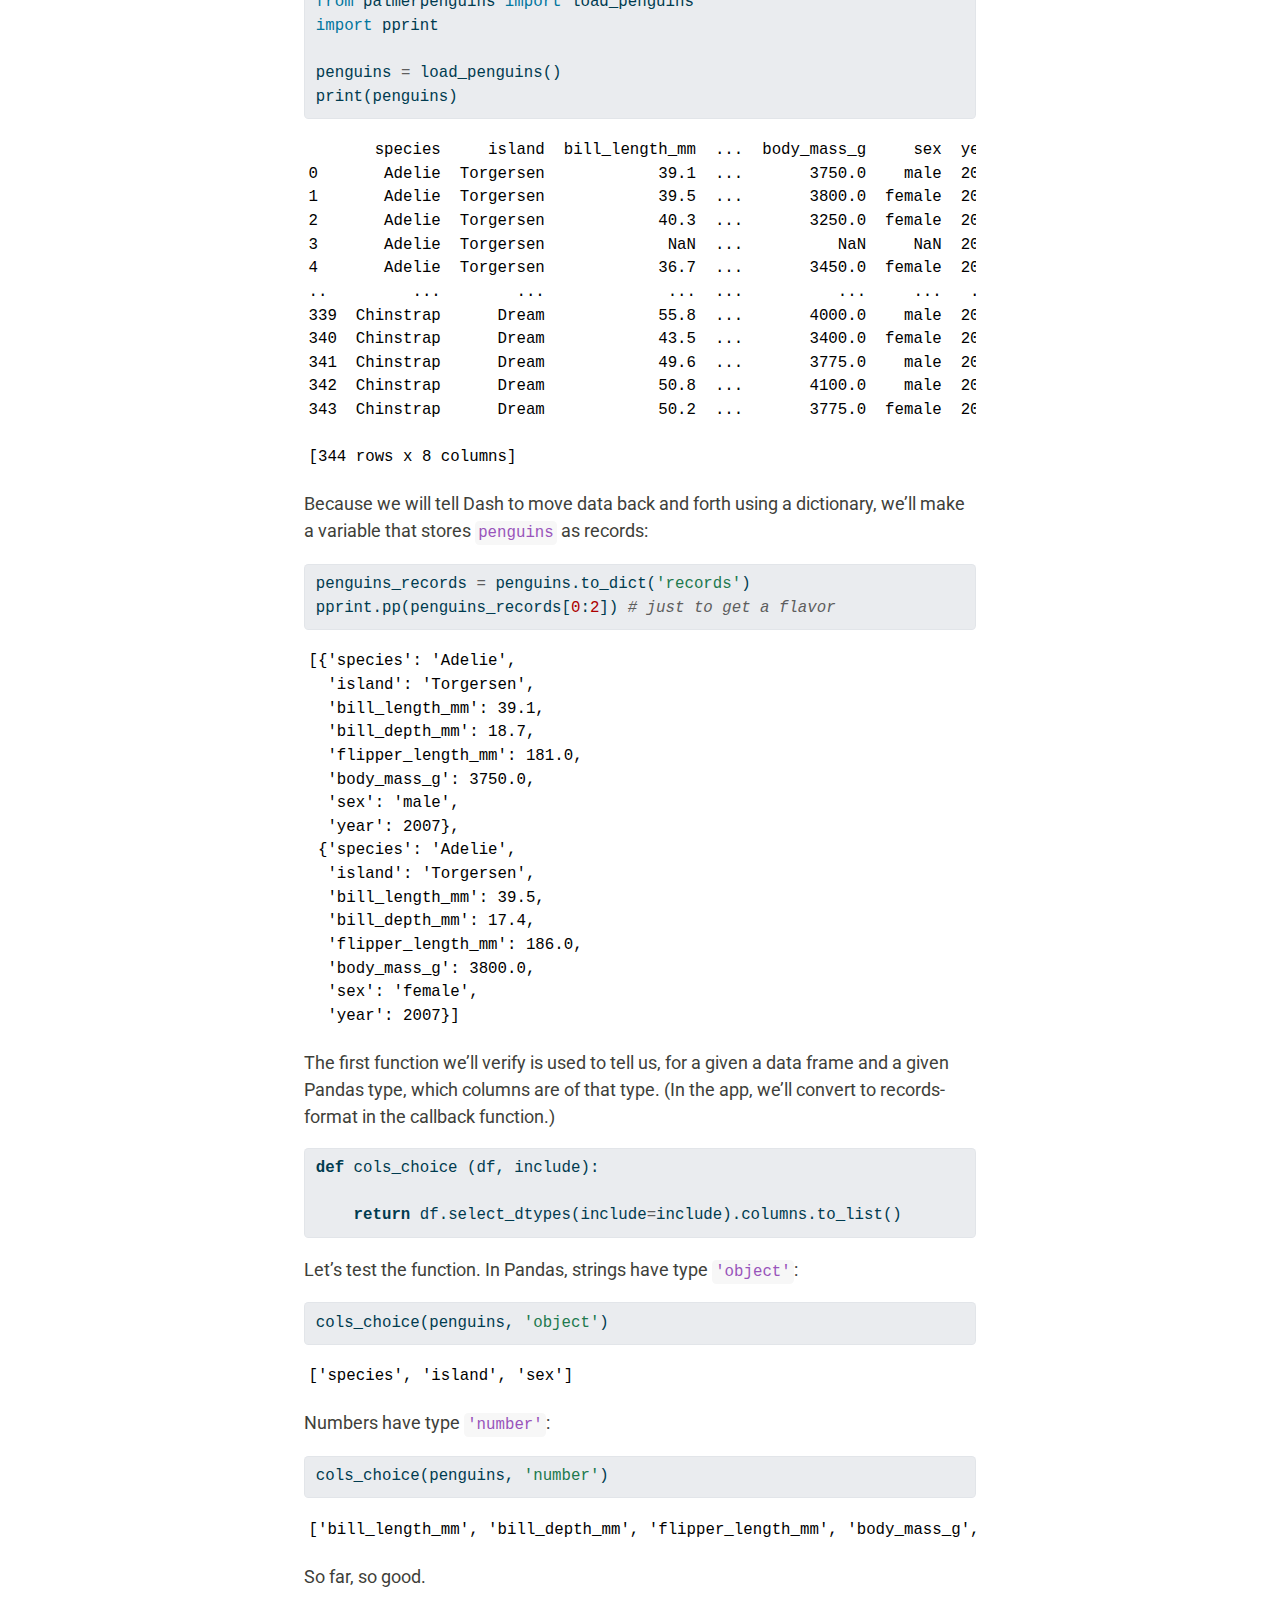
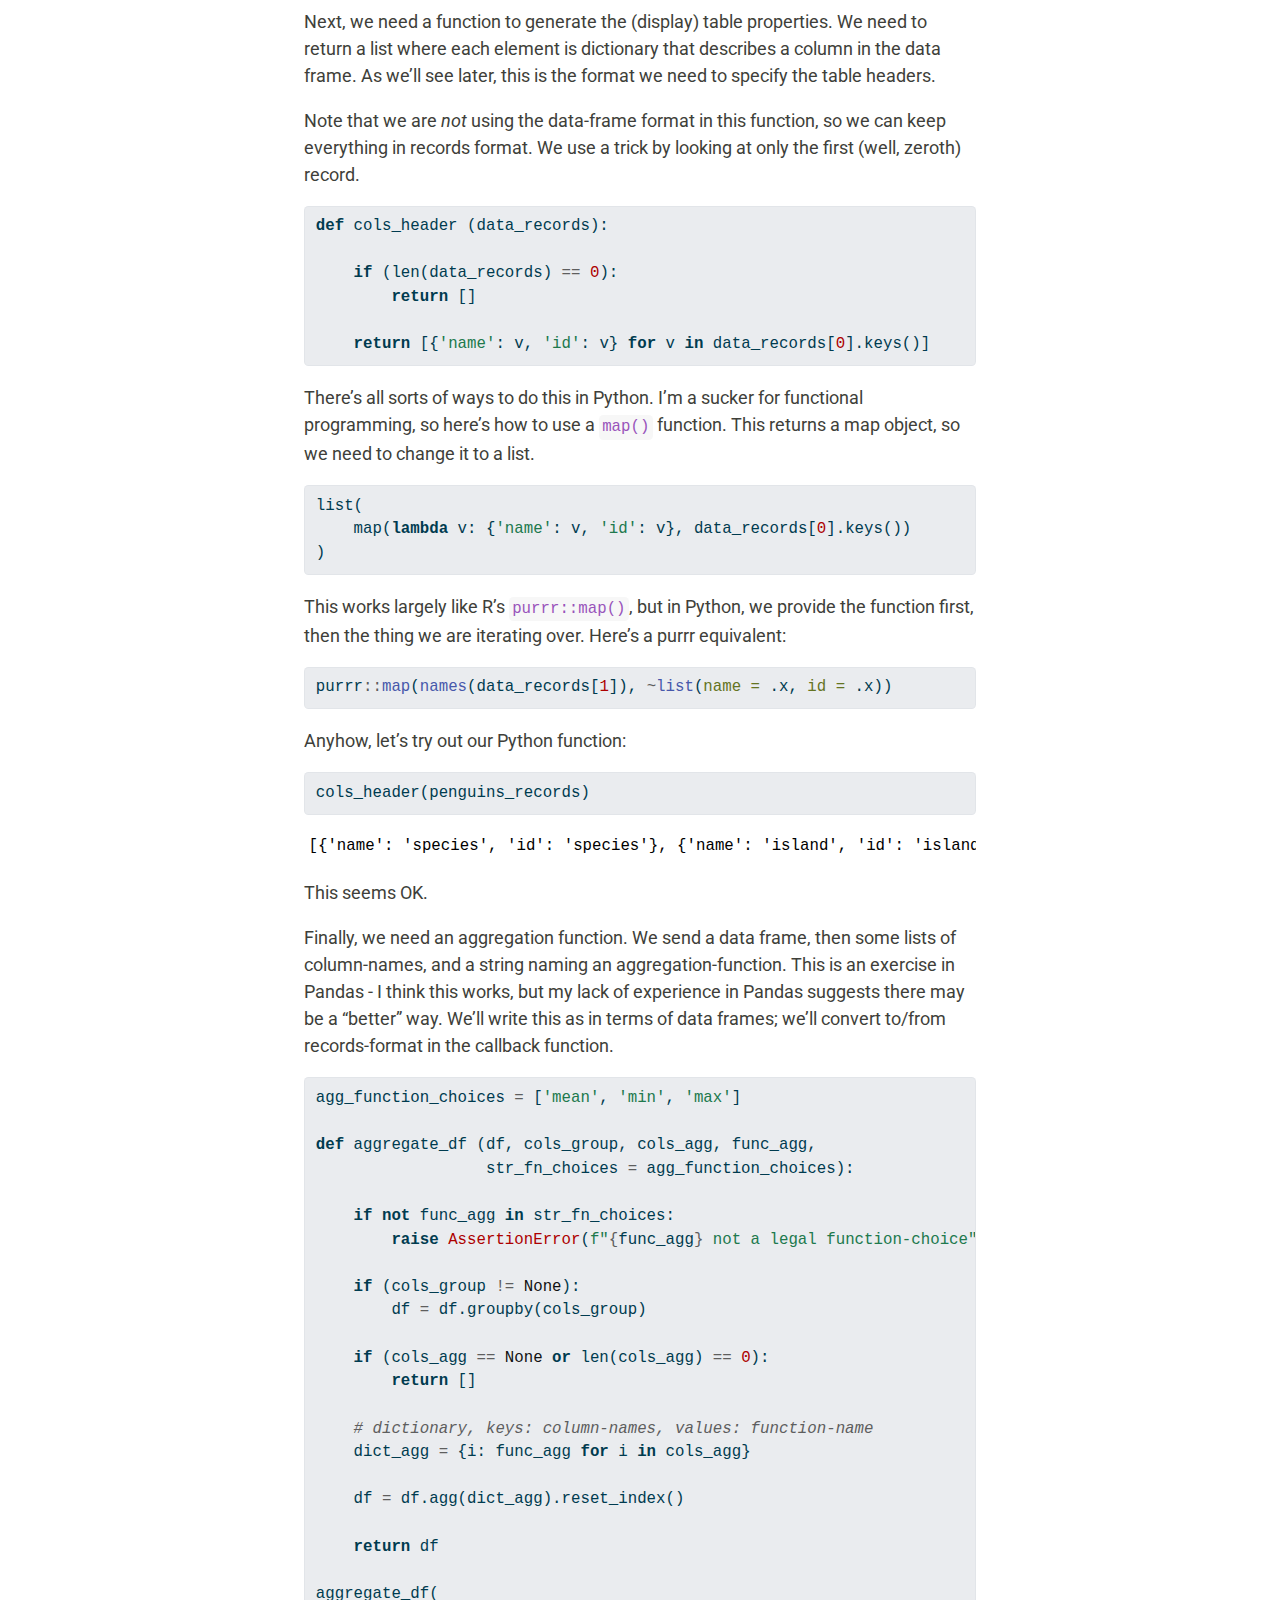
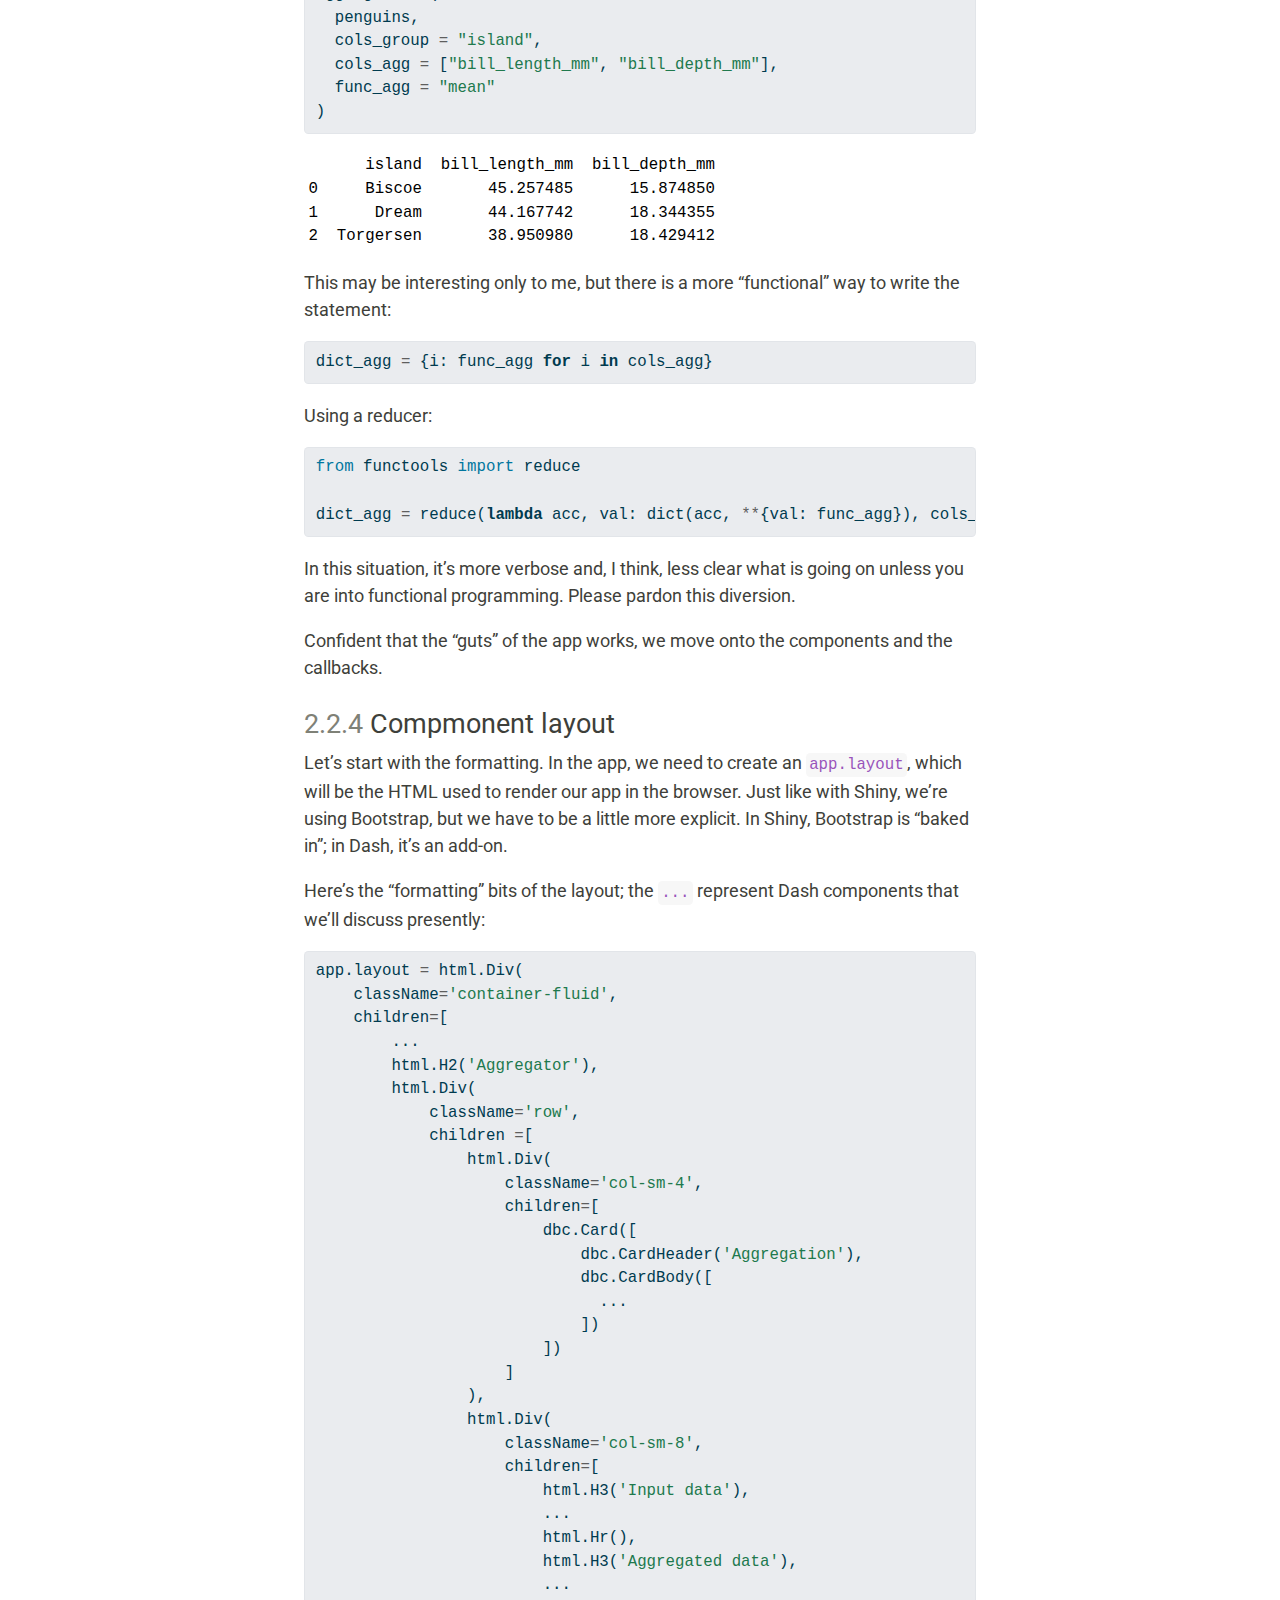
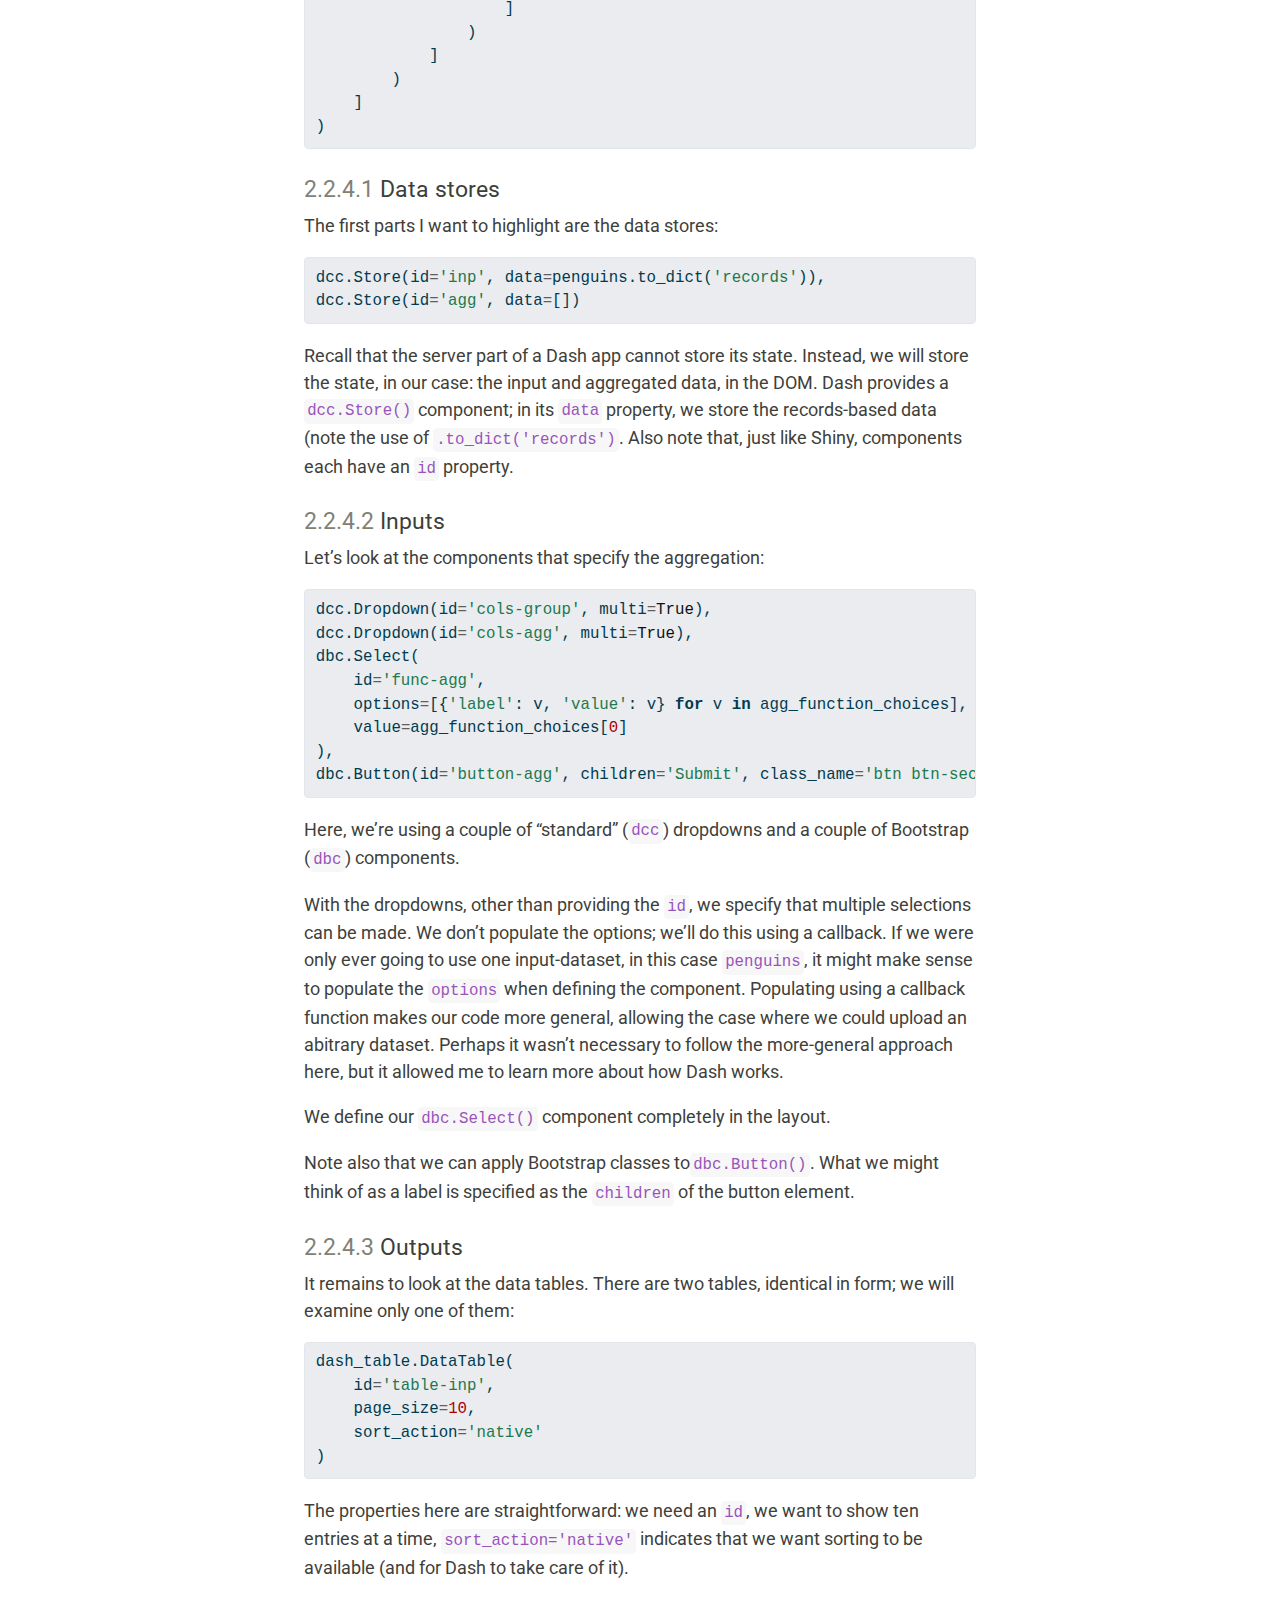
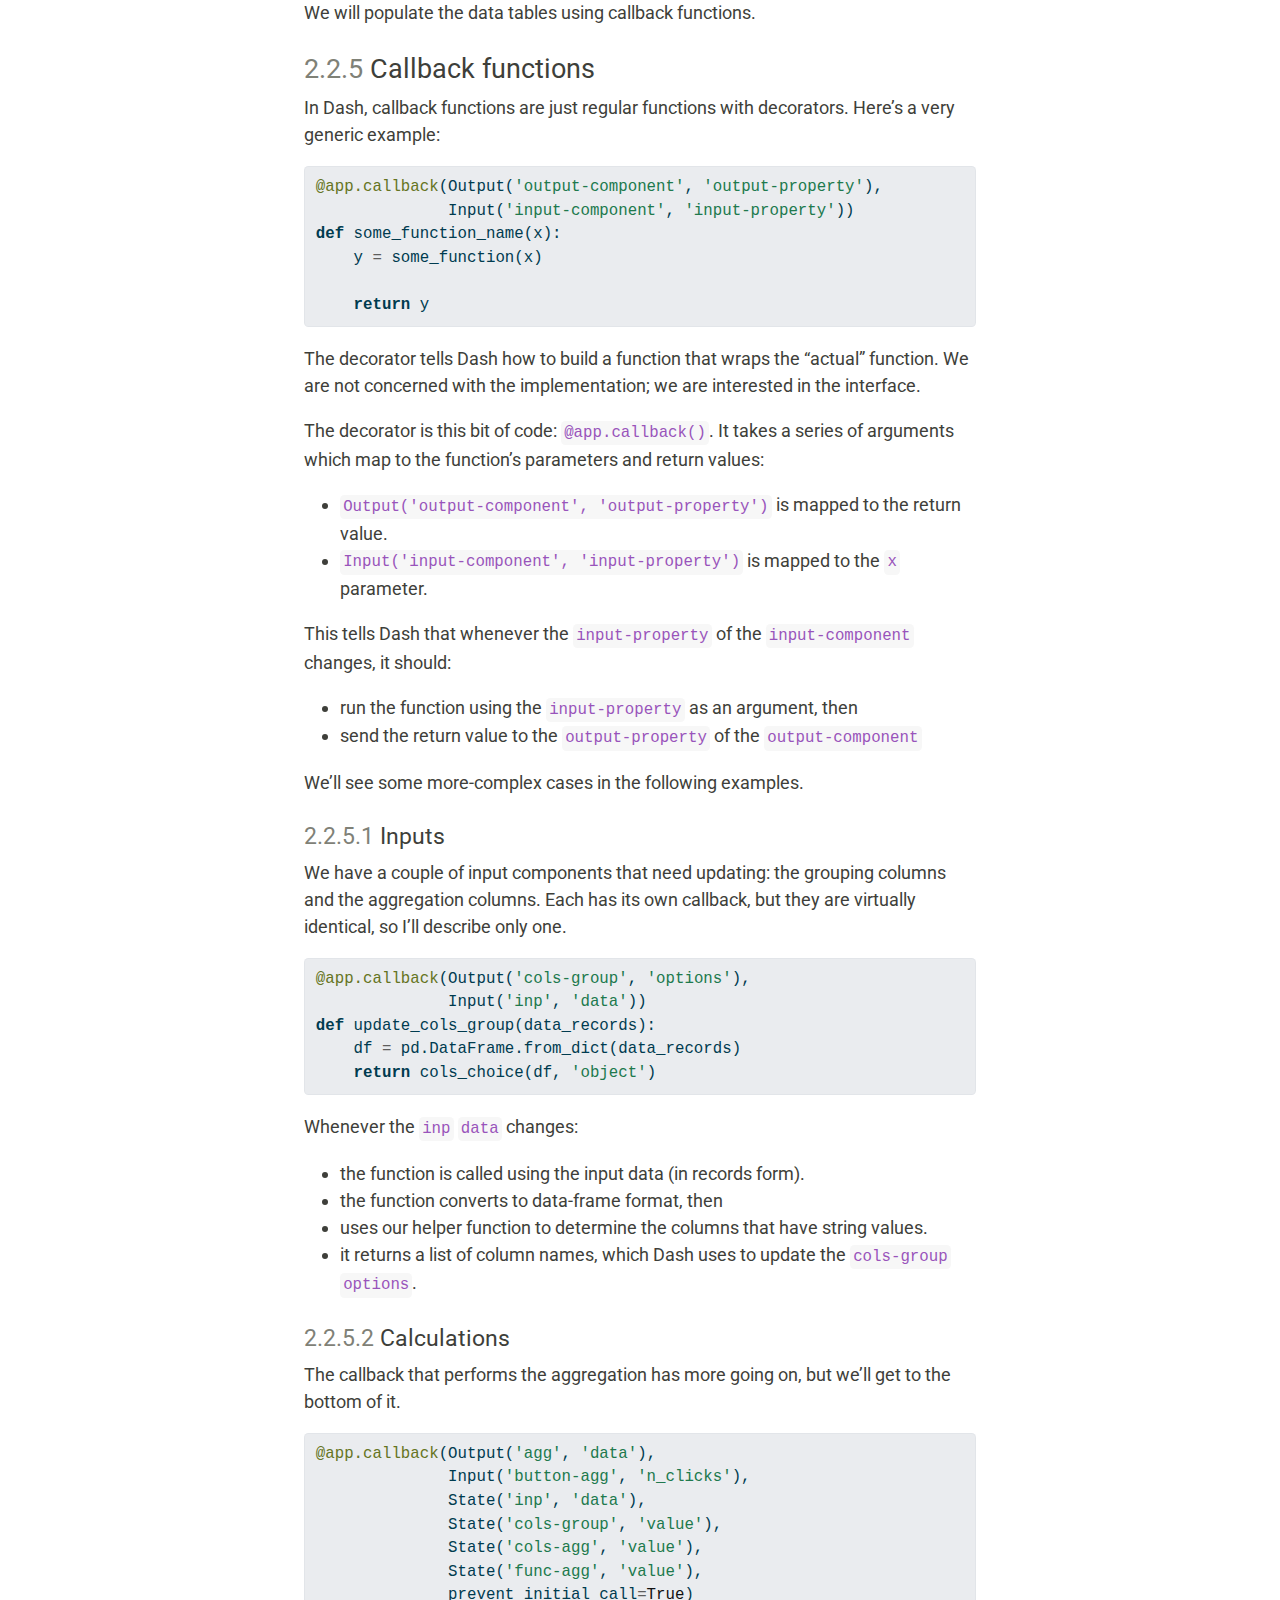
==== commit dfdae495: "Deploying to gh-pages from @ ijlyttle/reactivity-three-ways-quarto@fb340a17f11caa626c4c7bcfd7849358e" ====
--- a/dash.html
+++ b/dash.html
@@ -2,11 +2,11 @@
 <html xmlns="http://www.w3.org/1999/xhtml" lang="en" xml:lang="en"><head>
 
 <meta charset="utf-8">
-<meta name="generator" content="quarto-0.9.413">
+<meta name="generator" content="quarto-1.0.38">
 
 <meta name="viewport" content="width=device-width, initial-scale=1.0, user-scalable=yes">
 
-<meta name="dcterms.date" content="2022-05-16">
+<meta name="dcterms.date" content="2022-08-05">
 
 <title>Data-Science Reactivity: Three Ways - 2&nbsp; Dash</title>
 <style>
@@ -81,13 +81,14 @@
 code span.wa { color: #60a0b0; font-weight: bold; font-style: italic; } /* Warning */
 </style>
 
+
 <script src="site_libs/quarto-nav/quarto-nav.js"></script>
 <script src="site_libs/quarto-nav/headroom.min.js"></script>
 <script src="site_libs/clipboard/clipboard.min.js"></script>
-<meta name="quarto:offset" content="./">
 <script src="site_libs/quarto-search/autocomplete.umd.js"></script>
 <script src="site_libs/quarto-search/fuse.min.js"></script>
 <script src="site_libs/quarto-search/quarto-search.js"></script>
+<meta name="quarto:offset" content="./">
 <link href="./observable.html" rel="next">
 <link href="./shiny.html" rel="prev">
 <script src="site_libs/quarto-html/quarto.js"></script>
@@ -95,12 +96,12 @@
 <script src="site_libs/quarto-html/tippy.umd.min.js"></script>
 <script src="site_libs/quarto-html/anchor.min.js"></script>
 <link href="site_libs/quarto-html/tippy.css" rel="stylesheet">
-<link class="quarto-color-scheme" id="quarto-text-highlighting-styles" href="site_libs/quarto-html/quarto-syntax-highlighting.css" rel="stylesheet">
-<link class="quarto-color-scheme quarto-color-alternate" rel="prefetch" id="quarto-text-highlighting-styles" href="site_libs/quarto-html/quarto-syntax-highlighting-dark.css">
+<link href="site_libs/quarto-html/quarto-syntax-highlighting.css" rel="stylesheet" class="quarto-color-scheme" id="quarto-text-highlighting-styles">
+<link href="site_libs/quarto-html/quarto-syntax-highlighting-dark.css" rel="prefetch" class="quarto-color-scheme quarto-color-alternate" id="quarto-text-highlighting-styles">
 <script src="site_libs/bootstrap/bootstrap.min.js"></script>
 <link href="site_libs/bootstrap/bootstrap-icons.css" rel="stylesheet">
-<link class="quarto-color-scheme" href="site_libs/bootstrap/bootstrap.min.css" rel="stylesheet">
-<link class="quarto-color-scheme quarto-color-alternate" rel="prefetch" href="site_libs/bootstrap/bootstrap-dark.min.css">
+<link href="site_libs/bootstrap/bootstrap.min.css" rel="stylesheet" class="quarto-color-scheme" id="quarto-bootstrap" data-mode="light">
+<link href="site_libs/bootstrap/bootstrap-dark.min.css" rel="prefetch" class="quarto-color-scheme quarto-color-alternate" id="quarto-bootstrap" data-mode="dark">
 <script id="quarto-search-options" type="application/json">{
   "location": "sidebar",
   "copy-button": false,
@@ -236,29 +237,29 @@
   </div>
 </li>
         <li class="sidebar-item sidebar-item-section">
-    <div class="sidebar-item-container"> 
-        <a class="sidebar-item-text sidebar-link text-start" data-bs-toggle="collapse" data-bs-target="#quarto-sidebar-section-1" aria-expanded="true">Appendices</a>
-      <a class="sidebar-item-toggle text-start" data-bs-toggle="collapse" data-bs-target="#quarto-sidebar-section-1" aria-expanded="true">
-        <i class="bi bi-chevron-right ms-2"></i>
-      </a>
-    </div>
-    <ul id="quarto-sidebar-section-1" class="collapse list-unstyled sidebar-section depth1 show">  
-        <li class="sidebar-item">
+      <div class="sidebar-item-container"> 
+            <a class="sidebar-item-text sidebar-link text-start" data-bs-toggle="collapse" data-bs-target="#quarto-sidebar-section-1" aria-expanded="true">Appendices</a>
+          <a class="sidebar-item-toggle text-start" data-bs-toggle="collapse" data-bs-target="#quarto-sidebar-section-1" aria-expanded="true">
+            <i class="bi bi-chevron-right ms-2"></i>
+          </a> 
+      </div>
+      <ul id="quarto-sidebar-section-1" class="collapse list-unstyled sidebar-section depth1 show">  
+          <li class="sidebar-item">
   <div class="sidebar-item-container"> 
   <a href="./field-guide-python.html" class="sidebar-item-text sidebar-link"><span class="chapter-number">A</span>&nbsp; <span class="chapter-title">Field Guide to Python</span></a>
   </div>
 </li>
-        <li class="sidebar-item">
+          <li class="sidebar-item">
   <div class="sidebar-item-container"> 
   <a href="./deployment.html" class="sidebar-item-text sidebar-link"><span class="chapter-number">B</span>&nbsp; <span class="chapter-title">Deployment</span></a>
   </div>
 </li>
-        <li class="sidebar-item">
+          <li class="sidebar-item">
   <div class="sidebar-item-container"> 
   <a href="./stray-thoughts.html" class="sidebar-item-text sidebar-link"><span class="chapter-number">C</span>&nbsp; <span class="chapter-title">Stray Thoughts</span></a>
   </div>
 </li>
-    </ul>
+      </ul>
   </li>
     </ul>
     </div>
@@ -297,15 +298,13 @@
 
 
 
-
-
 <div class="quarto-title-meta">
 
     
     <div>
     <div class="quarto-title-meta-heading">Published</div>
     <div class="quarto-title-meta-contents">
-      <p class="date">2022-05-16</p>
+      <p class="date">2022-08-05</p>
     </div>
   </div>
     
@@ -432,7 +431,7 @@
 <div class="quarto-figure quarto-figure-center">
 <figure class="figure">
 <p><img src="images/dash-aggregate-local.svg" class="filter img-fluid figure-img"></p>
-<p></p><figcaption aria-hidden="true" class="figure-caption">Reactivity diagram for Dash demo-app</figcaption><p></p>
+<p></p><figcaption class="figure-caption">Reactivity diagram for Dash demo-app</figcaption><p></p>
 </figure>
 </div>
 <p>A few things to note about this diagram:</p>
@@ -447,7 +446,7 @@
 <div class="quarto-figure quarto-figure-center">
 <figure class="figure">
 <p><img src="images/dash-legend.svg" class="filter img-fluid figure-img"></p>
-<p></p><figcaption aria-hidden="true" class="figure-caption">Legend: Reactivity diagram for Dash demo-app</figcaption><p></p>
+<p></p><figcaption class="figure-caption">Legend: Reactivity diagram for Dash demo-app</figcaption><p></p>
 </figure>
 </div>
 </section>
@@ -836,6 +835,24 @@
 </main> <!-- /main -->
 <script id="quarto-html-after-body" type="application/javascript">
 window.document.addEventListener("DOMContentLoaded", function (event) {
+  const toggleBodyColorMode = (bsSheetEl) => {
+    const mode = bsSheetEl.getAttribute("data-mode");
+    const bodyEl = window.document.querySelector("body");
+    if (mode === "dark") {
+      bodyEl.classList.add("quarto-dark");
+      bodyEl.classList.remove("quarto-light");
+    } else {
+      bodyEl.classList.add("quarto-light");
+      bodyEl.classList.remove("quarto-dark");
+    }
+  }
+  const toggleBodyColorPrimary = () => {
+    const bsSheetEl = window.document.querySelector("link#quarto-bootstrap");
+    if (bsSheetEl) {
+      toggleBodyColorMode(bsSheetEl);
+    }
+  }
+  toggleBodyColorPrimary();  
   const disableStylesheet = (stylesheets) => {
     for (let i=0; i < stylesheets.length; i++) {
       const stylesheet = stylesheets[i];
@@ -865,8 +882,14 @@
     manageTransitions('#quarto-margin-sidebar .nav-link', false);
     if (alternate) {
       enableStylesheet(alternateStylesheets);
+      for (const sheetNode of alternateStylesheets) {
+        if (sheetNode.id === "quarto-bootstrap") {
+          toggleBodyColorMode(sheetNode);
+        }
+      }
     } else {
       disableStylesheet(alternateStylesheets);
+      toggleBodyColorPrimary();
     }
     manageTransitions('#quarto-margin-sidebar .nav-link', true);
     // Switch the toggles
--- a/site_libs/quarto-html/quarto-syntax-highlighting.css
+++ b/site_libs/quarto-html/quarto-syntax-highlighting.css
@@ -34,6 +34,10 @@
 /* other quarto variables */
 :root {
   --quarto-font-monospace: SFMono-Regular, Menlo, Monaco, Consolas, "Liberation Mono", "Courier New", monospace;
+}
+
+pre > code.sourceCode > span {
+  color: #003B4F;
 }
 
 code span {
--- a/site_libs/quarto-html/quarto-syntax-highlighting-dark.css
+++ b/site_libs/quarto-html/quarto-syntax-highlighting-dark.css
@@ -123,6 +123,10 @@
   color: #ffa07a;
 }
 
+pre > code.sourceCode > span {
+  color: #f8f8f2;
+}
+
 code span {
   color: #f8f8f2;
 }
